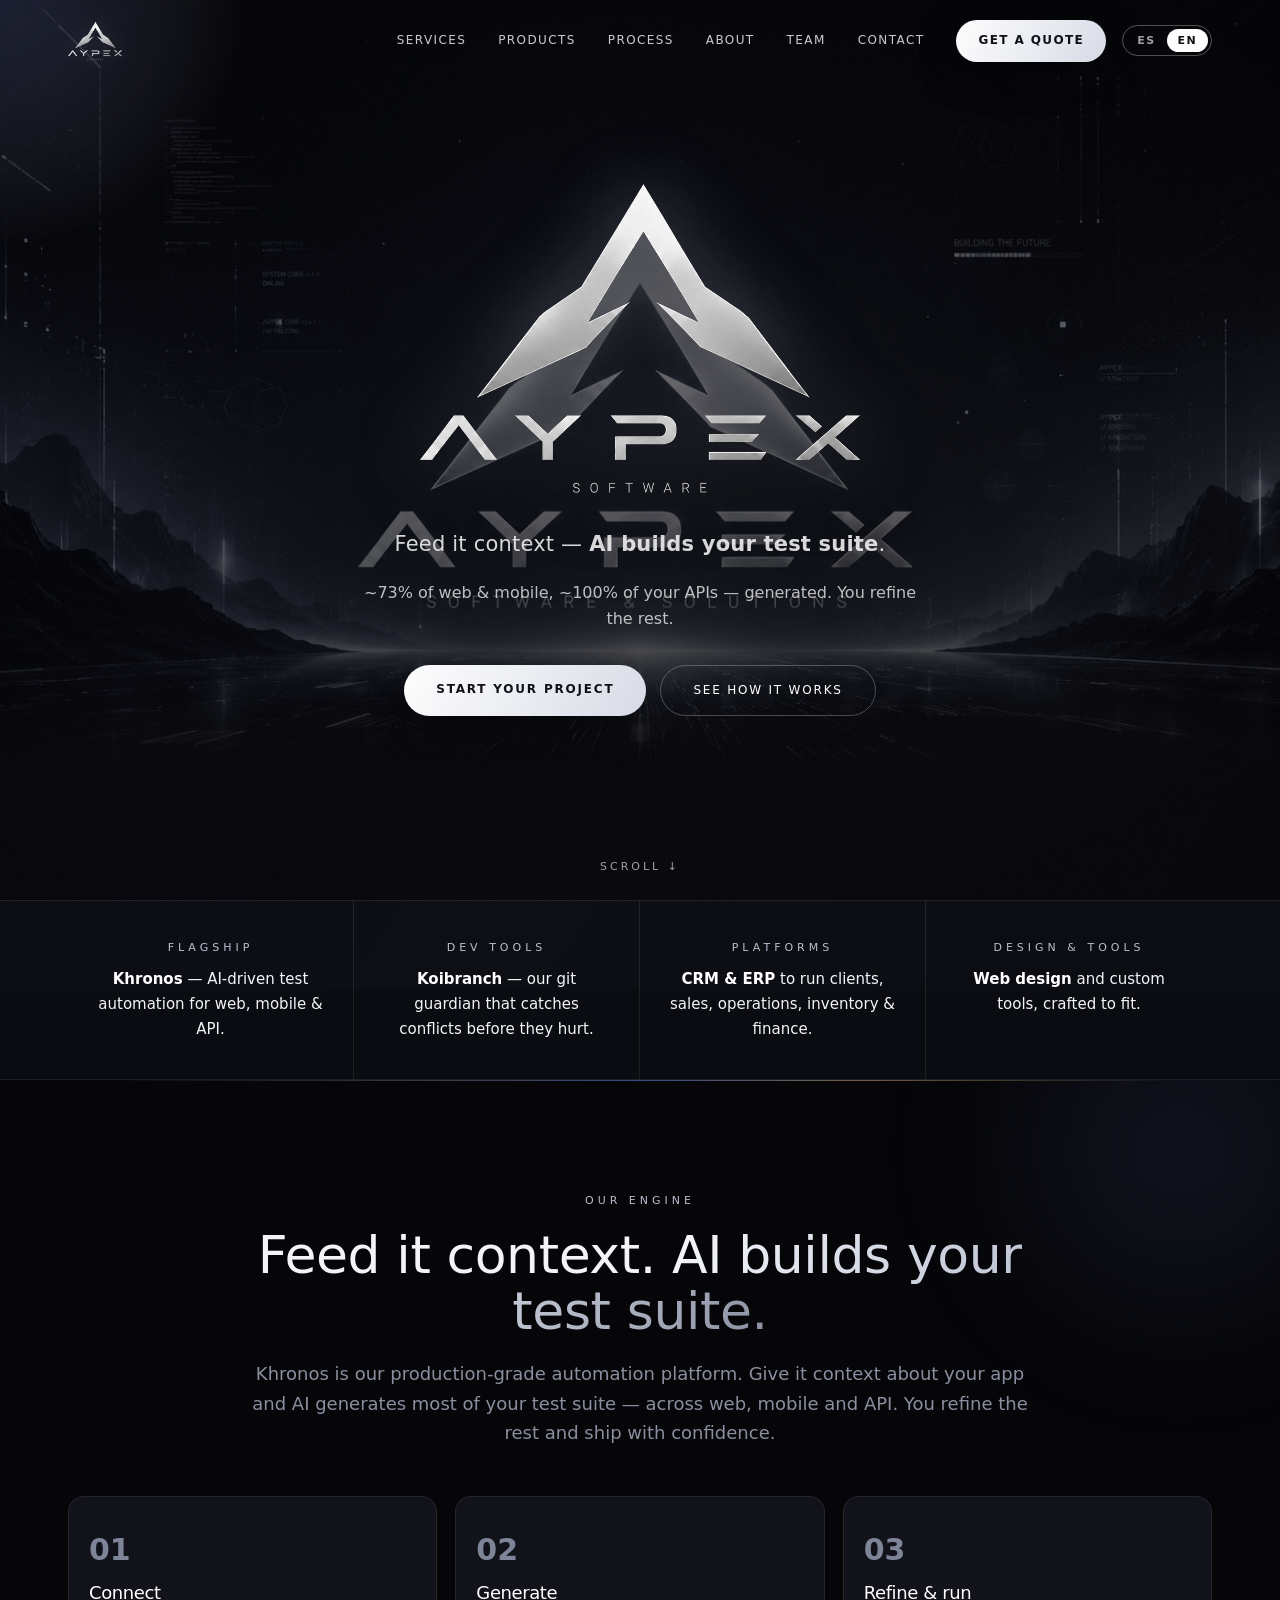
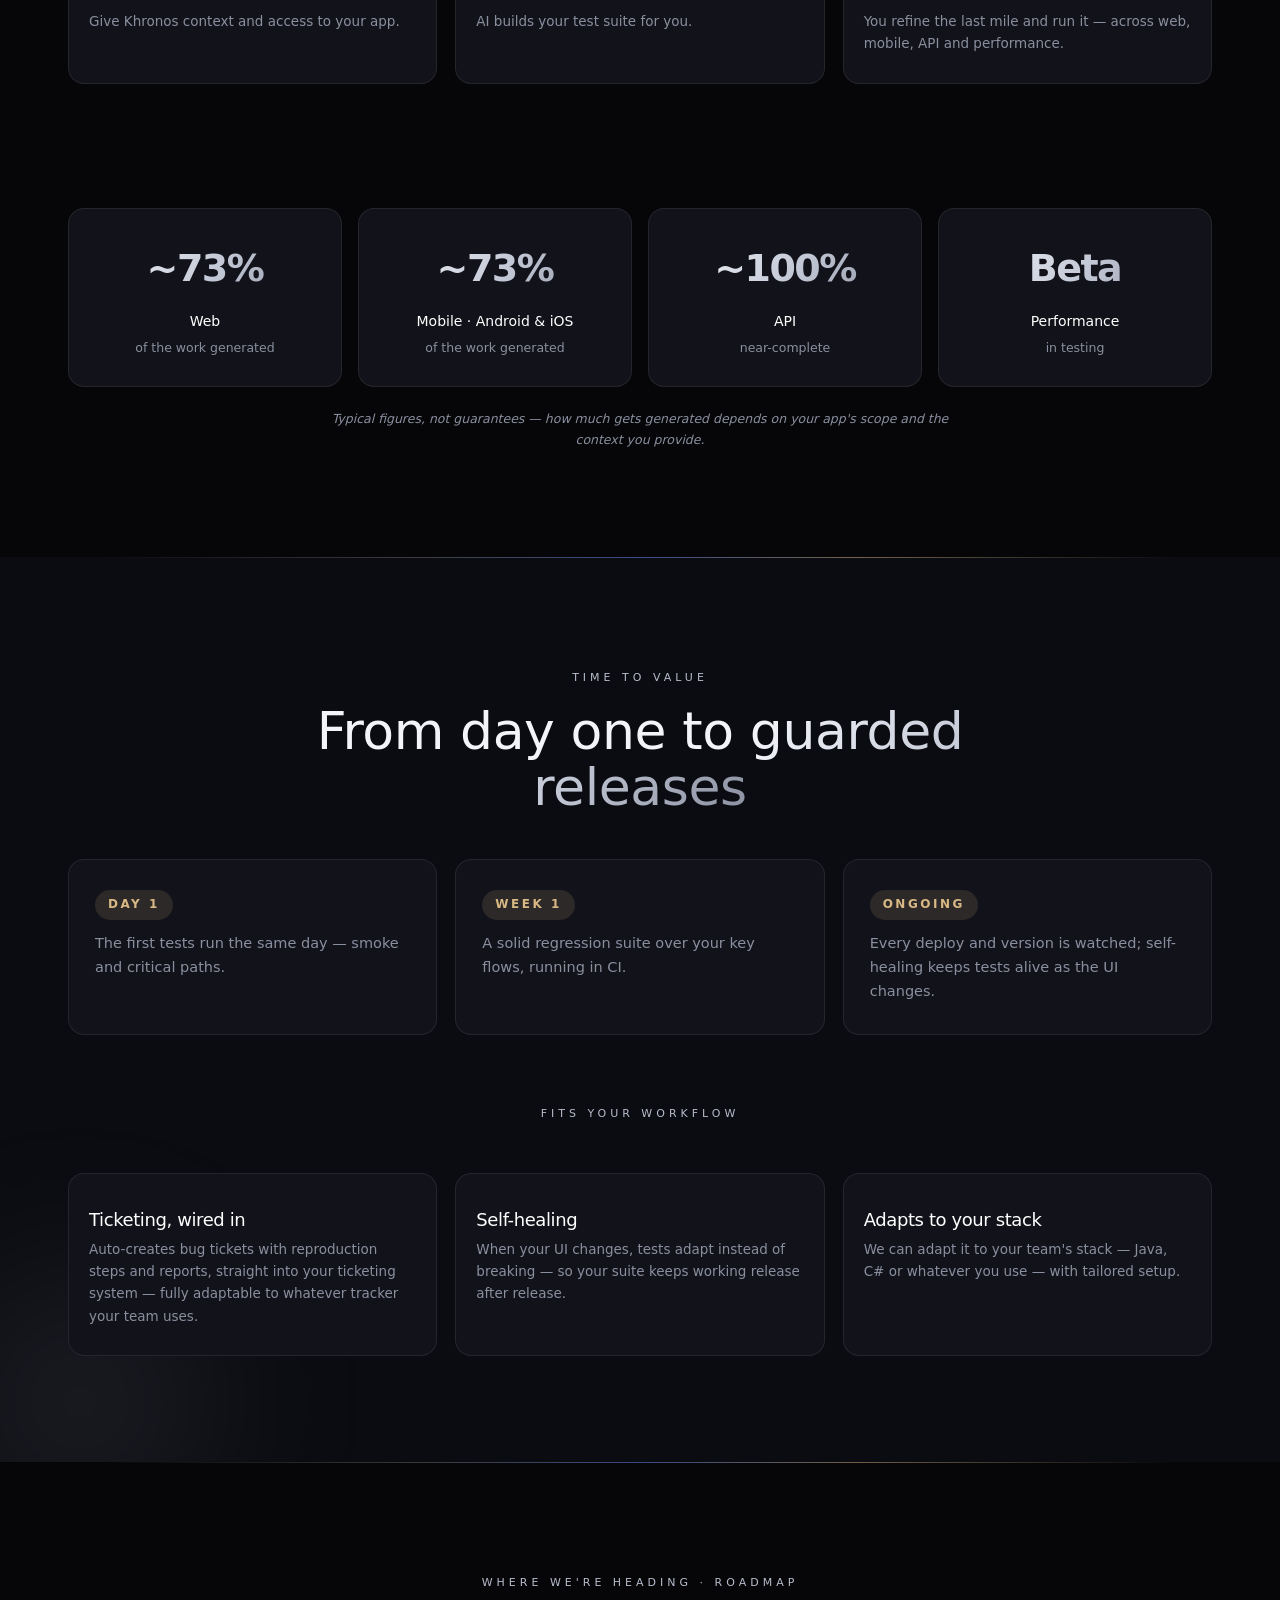
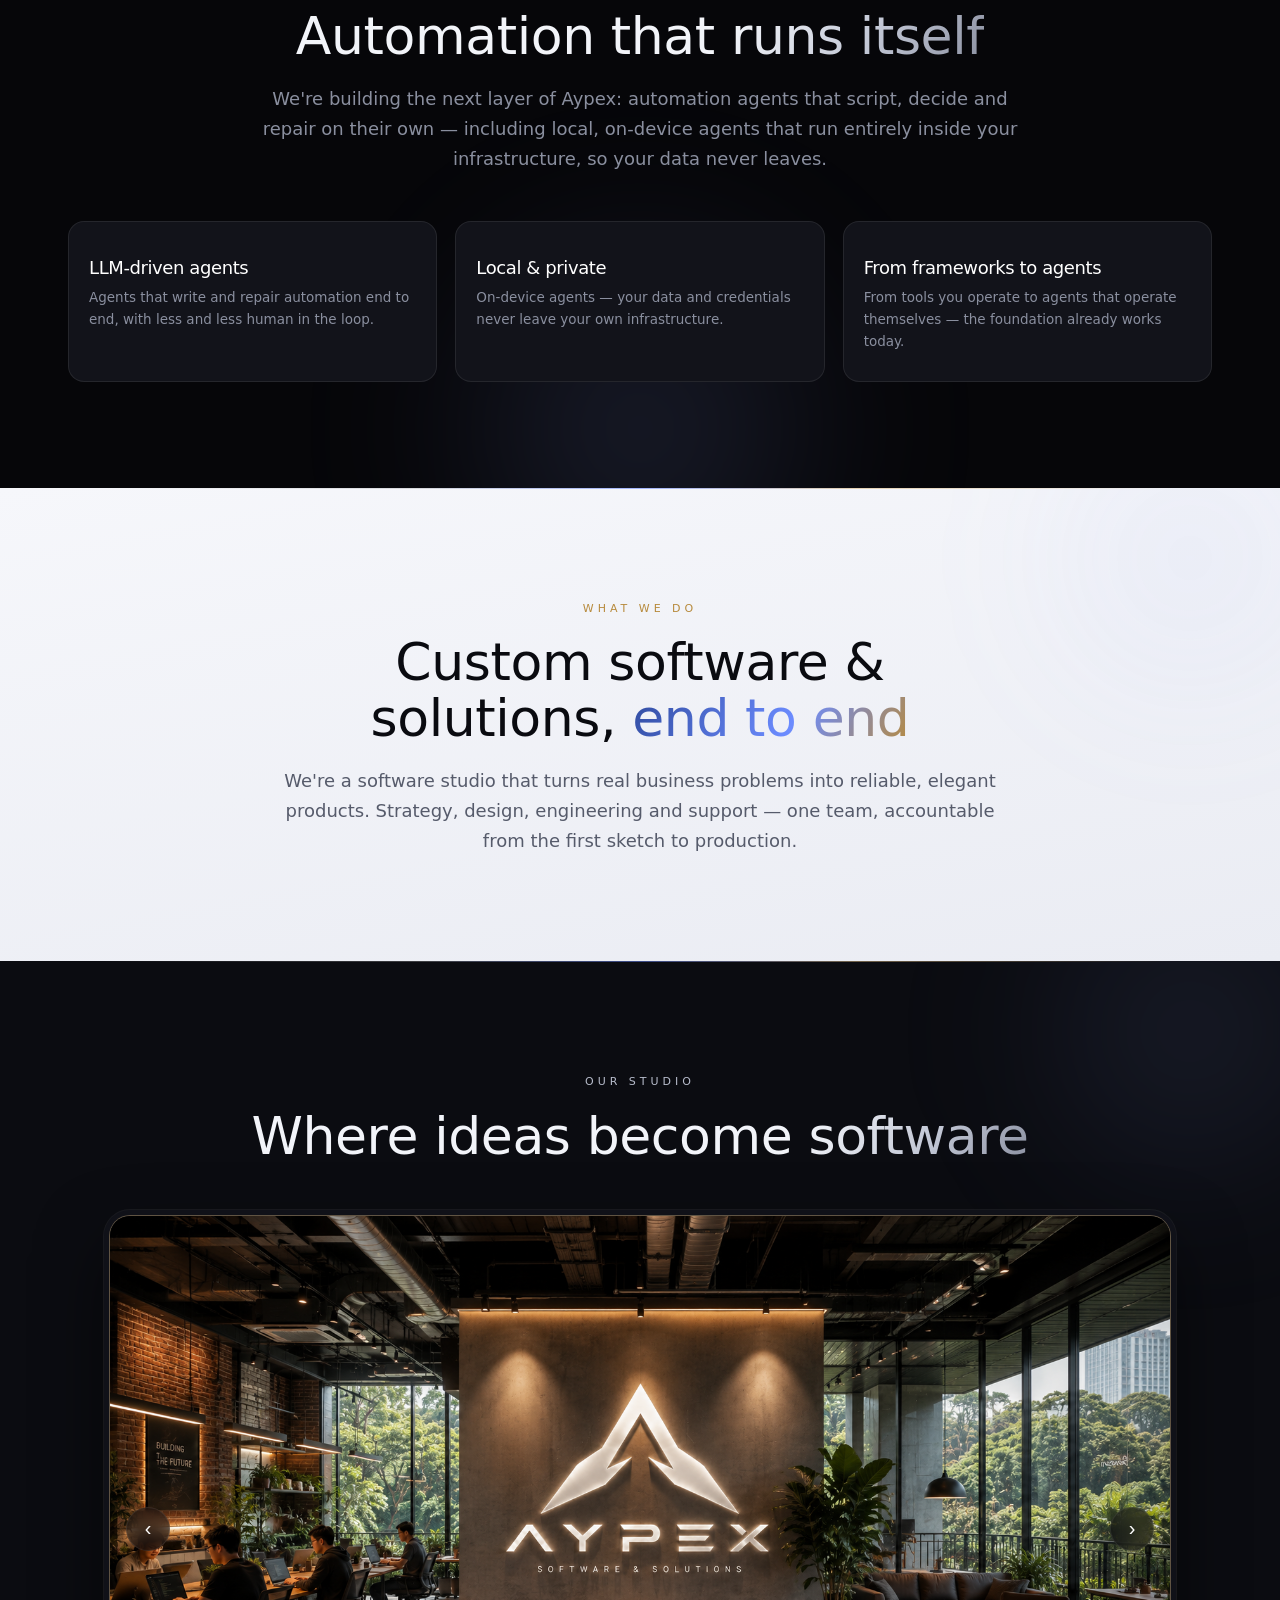
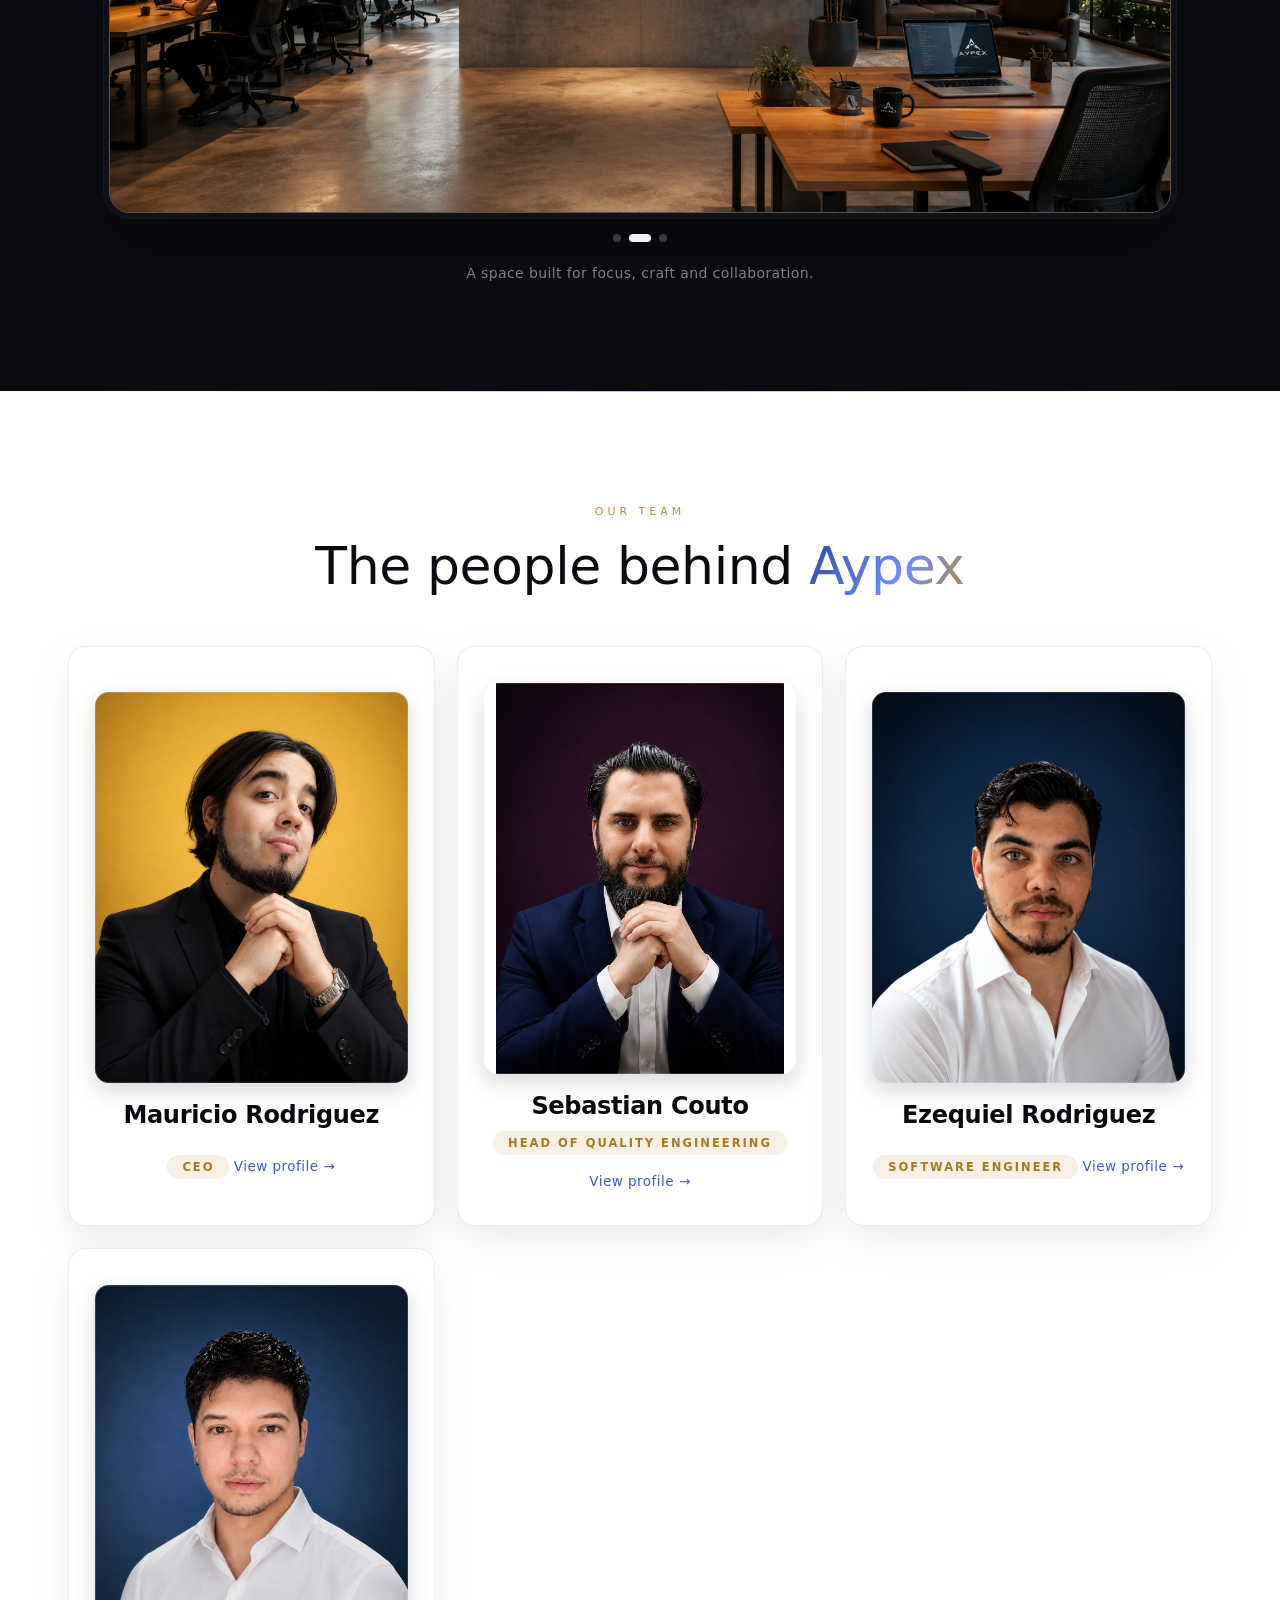
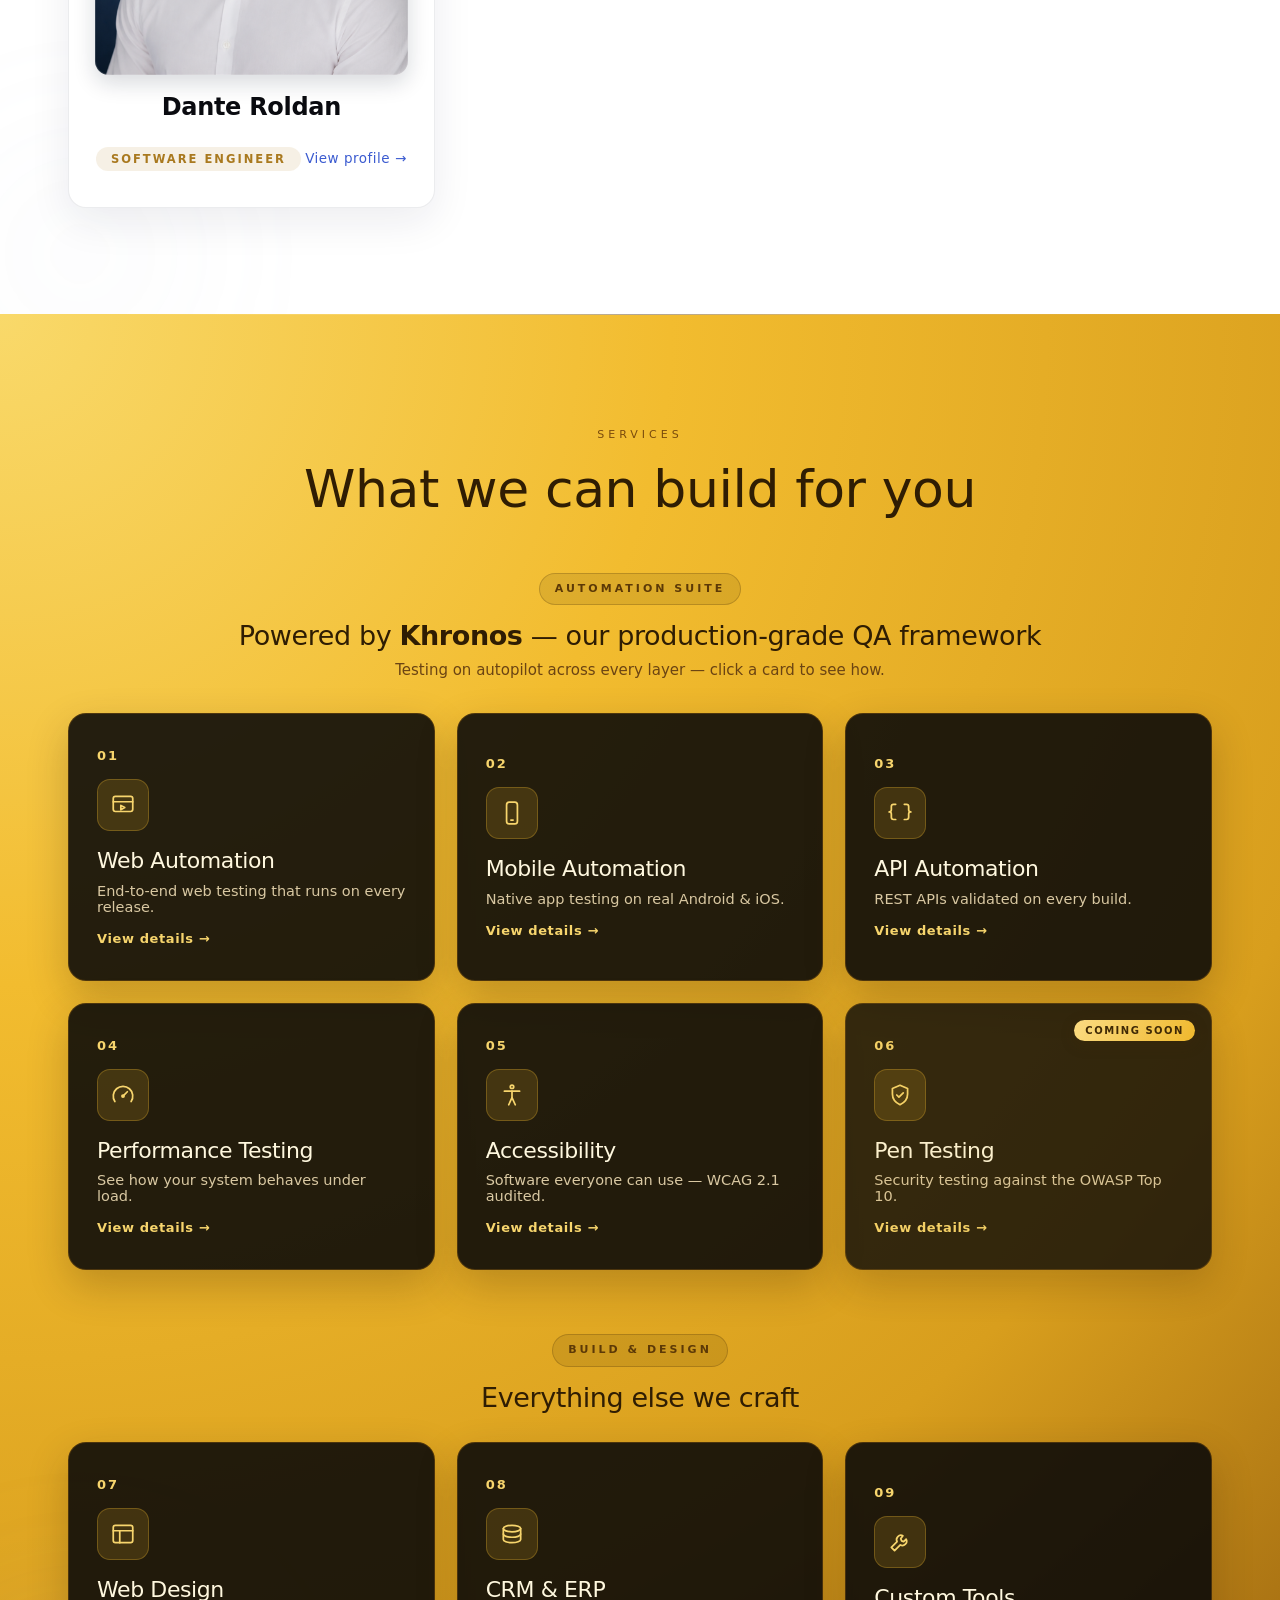
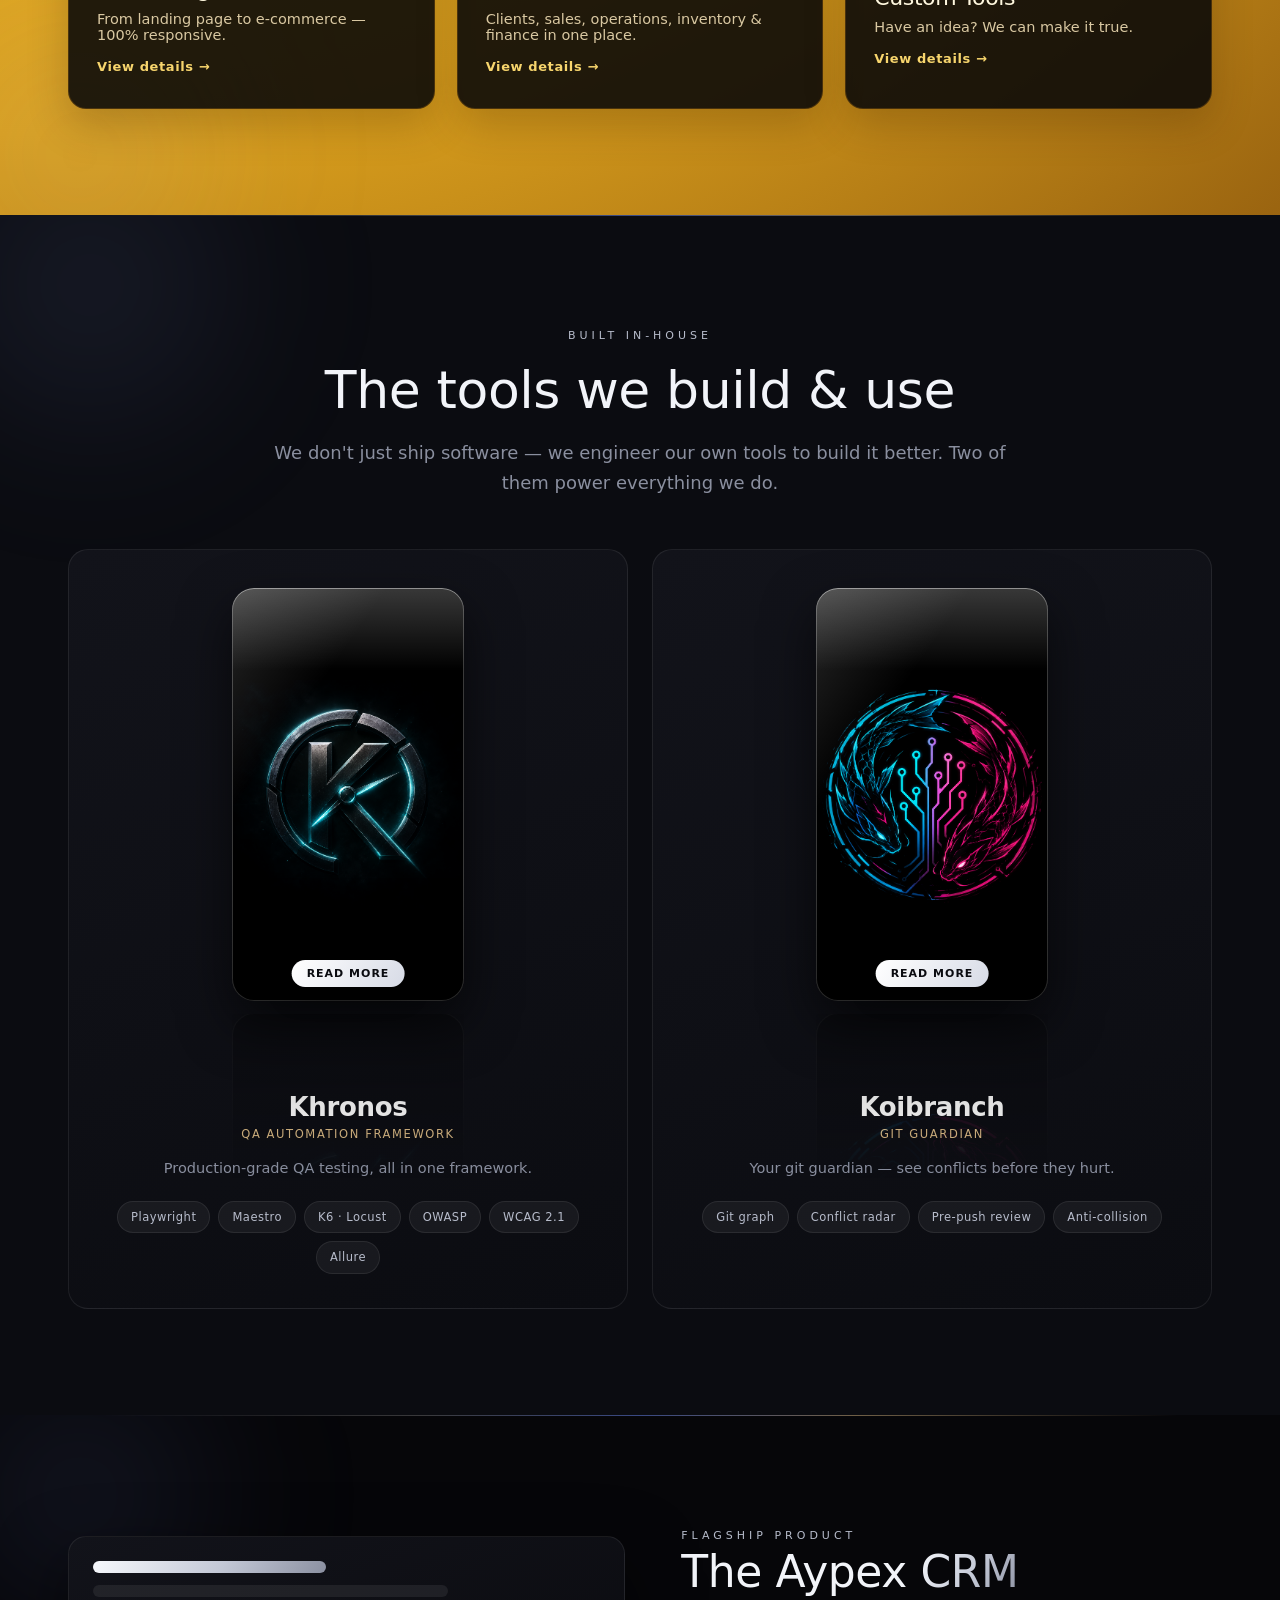
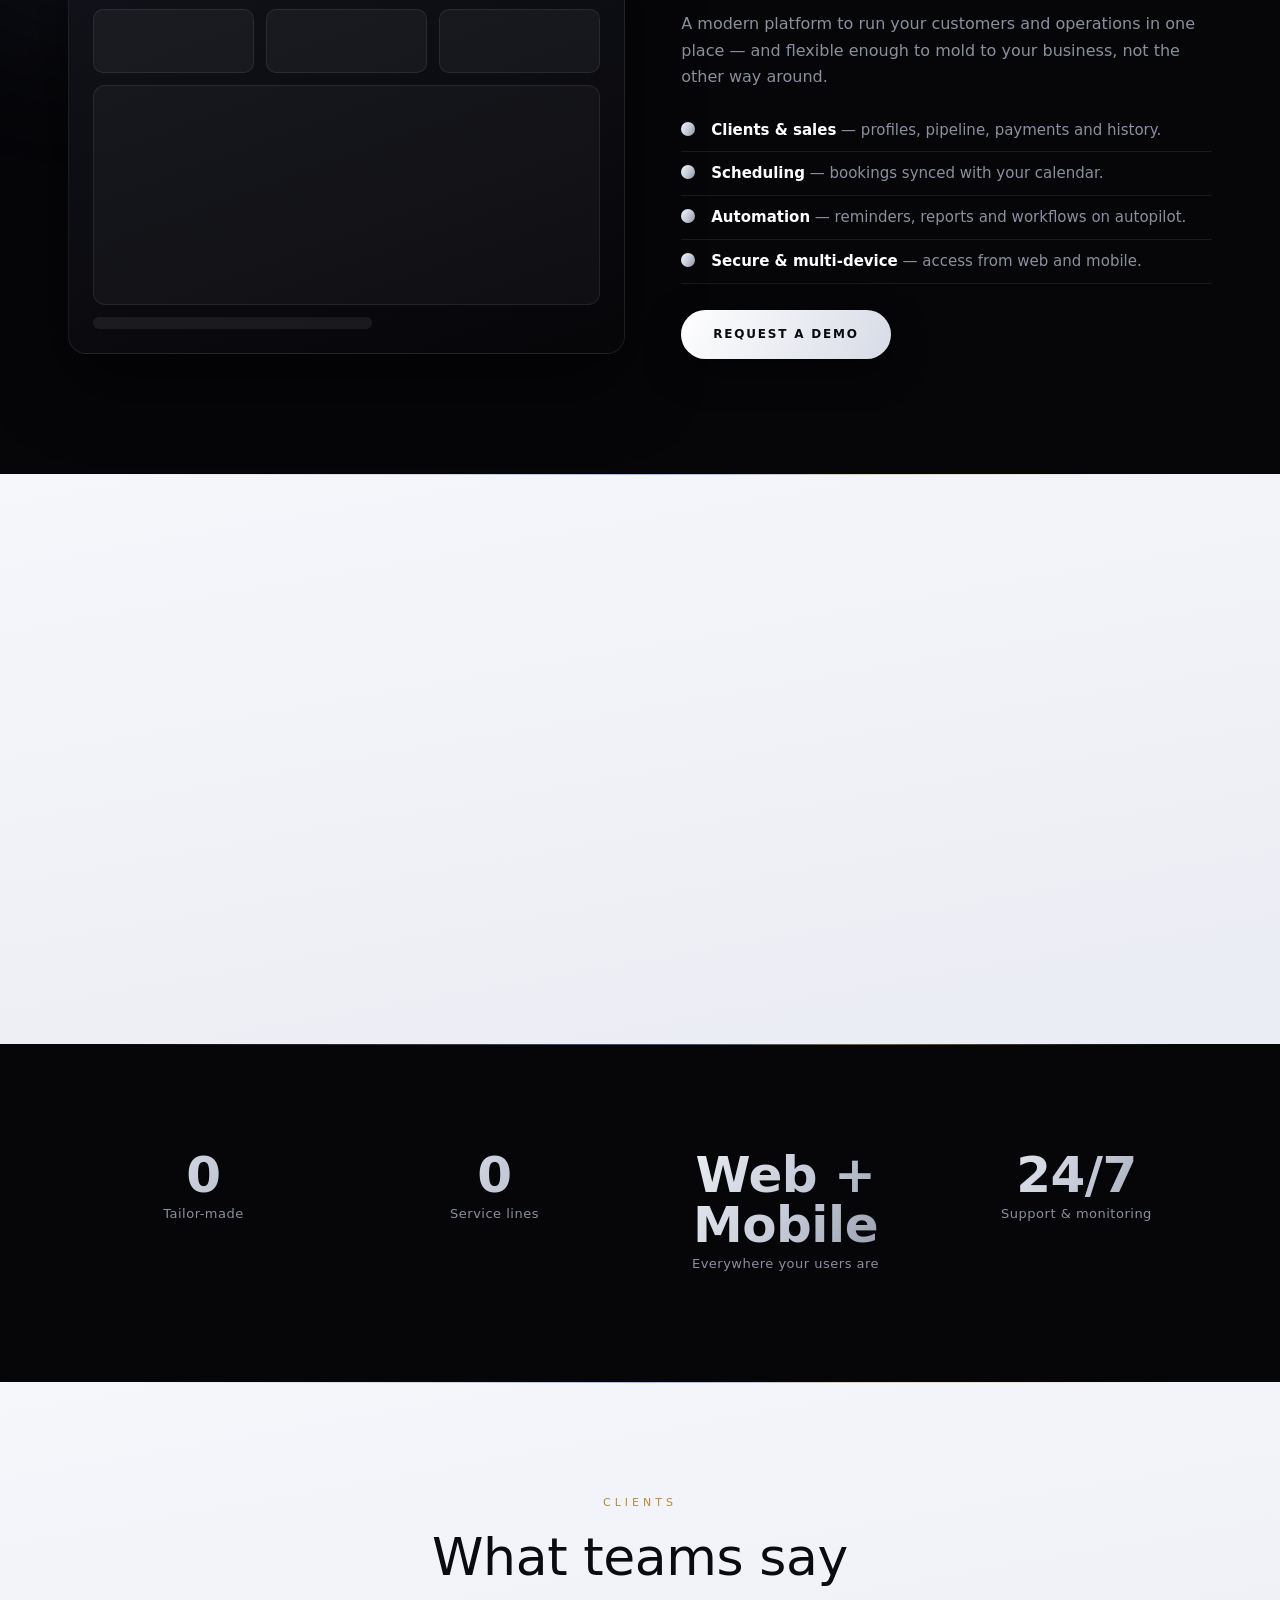
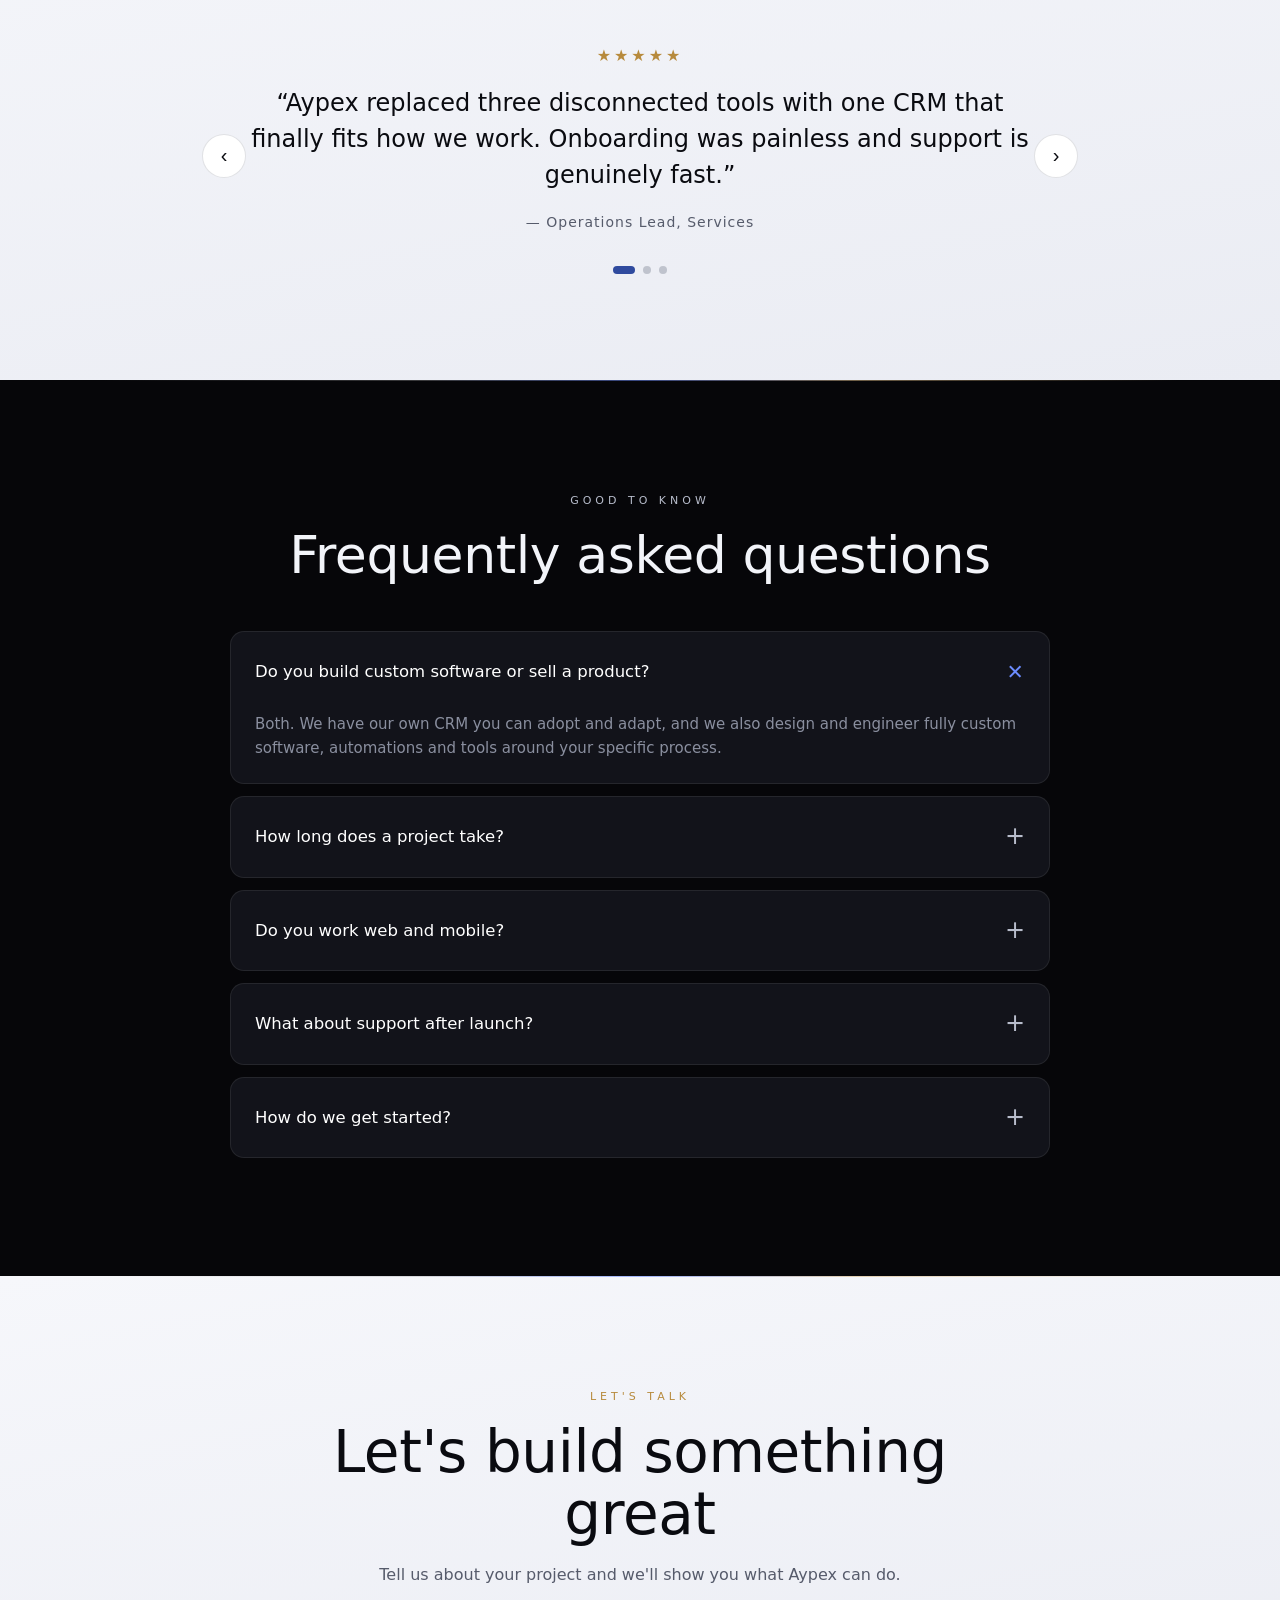
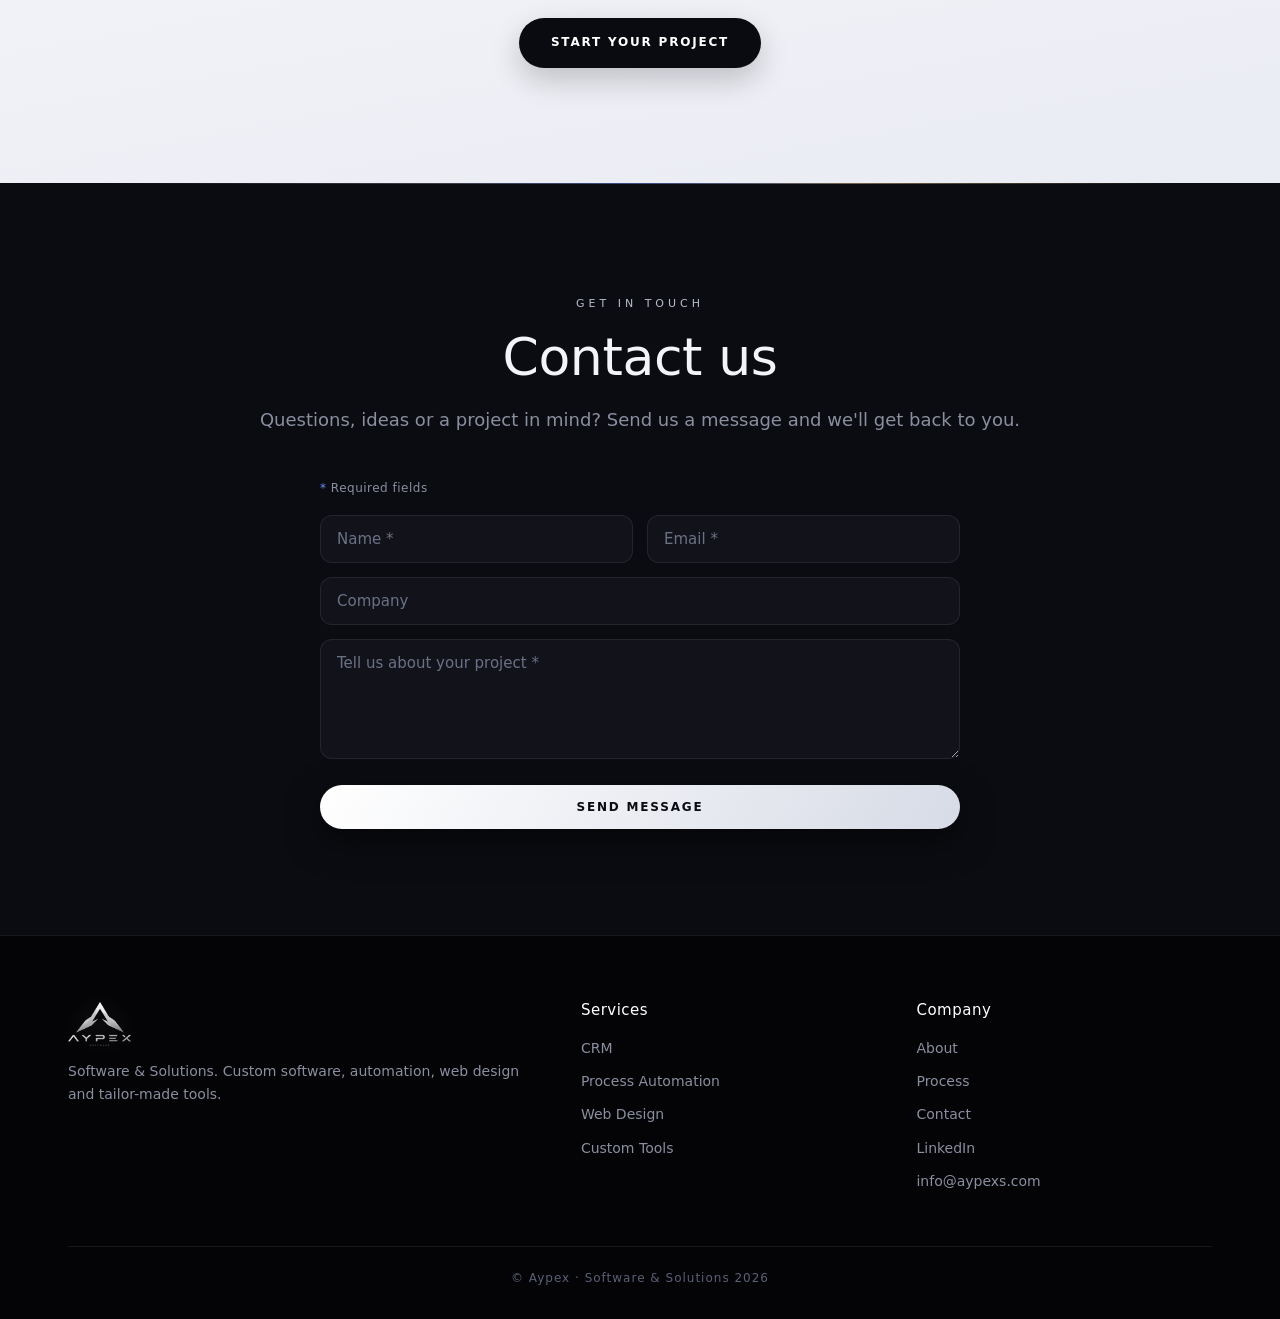
==== index.html @ c3671a76 "Header: segmented ES/EN language toggle showing the active language Replace the single "switch-to" b" ====
<!DOCTYPE html>
<html lang="en">
<head>
<meta charset="utf-8">
<meta name="viewport" content="width=device-width, initial-scale=1">
<title>Aypex — AI-Powered Test Automation</title>
<meta name="description" content="Aypex builds Khronos, an AI-driven automation platform: feed it your docs and credentials and AI agents generate your test suite across web, mobile and API — you refine the rest.">
<!-- Seguridad -->
<meta name="referrer" content="strict-origin-when-cross-origin">
<meta http-equiv="Content-Security-Policy" content="default-src 'self'; img-src 'self' data:; media-src 'self'; style-src 'self' 'unsafe-inline' https://fonts.googleapis.com; font-src https://fonts.gstatic.com; script-src 'self' 'unsafe-inline'; connect-src 'self' https://formsubmit.co; form-action 'self' https://formsubmit.co; base-uri 'self'; object-src 'none'; frame-ancestors 'none'">
<link rel="preconnect" href="https://fonts.googleapis.com">
<link rel="preconnect" href="https://fonts.gstatic.com" crossorigin>
<link href="https://fonts.googleapis.com/css2?family=Space+Grotesk:wght@400;500;600;700&family=Inter:wght@300;400;500;600&display=swap" rel="stylesheet">
<link rel="icon" type="image/png" href="assets/logo-final.png">
<link rel="stylesheet" href="css/styles.css?v=17">
</head>
<body>

<!-- HEADER -->
<header id="hdr">
  <div class="wrap nav">
    <a href="#top" class="logo"><img src="assets/logo-final.png" alt="Aypex"></a>
    <div class="nav-right">
      <nav class="menu" id="menu">
        <a href="#servicios" data-en="Services" data-es="Servicios">Services</a>
        <a href="#producto" data-en="Products" data-es="Productos">Products</a>
        <a href="#proceso" data-en="Process" data-es="Proceso">Process</a>
        <a href="#nosotros" data-en="About" data-es="Nosotros">About</a>
        <a href="#equipo" data-en="Team" data-es="Equipo">Team</a>
        <a href="#contacto" data-en="Contact" data-es="Contacto">Contact</a>
        <a class="btn solid" href="#contacto" data-en="Get a quote" data-es="Pedí presupuesto">Get a quote</a>
      </nav>
      <button class="lang-btn" id="langToggle" aria-label="Language">
        <span class="lang-thumb" aria-hidden="true"></span>
        <span class="lang-opt" data-l="es">ES</span>
        <span class="lang-opt" data-l="en">EN</span>
      </button>
      <button class="burger" id="burger" aria-label="Menu">☰</button>
    </div>
  </div>
</header>

<!-- HERO -->
<section class="hero hero-video" id="top">
  <video class="hero-vid" autoplay muted loop playsinline preload="auto" poster="assets/img01.png">
    <source src="assets/vid01.mp4" type="video/mp4">
  </video>
  <div class="hero-overlay"></div>
  <div class="hero-in">
    <img class="hero-logo" src="assets/logo-final.png" alt="Aypex — Software & Solutions">
    <h1 class="visually-hidden">Aypex — Software &amp; Solutions</h1>
    <p class="hero-tag" data-en="Feed it context — <b>AI builds your test suite</b>." data-es="Dale contexto — <b>la IA construye tu suite de pruebas</b>.">Feed it context — <b>AI builds your test suite</b>.</p>
    <p class="hero-sub" data-en="~73% of web &amp; mobile, ~100% of your APIs — generated. You refine the rest." data-es="~73% de web y mobile, ~100% de tus APIs — generado. Vos refinás el resto.">~73% of web &amp; mobile, ~100% of your APIs — generated. You refine the rest.</p>
    <div class="hero-cta">
      <a class="btn solid" href="#contacto" data-en="Start your project" data-es="Empezá tu proyecto">Start your project</a>
      <a class="btn" href="#khronos" data-en="See how it works" data-es="Ver cómo funciona">See how it works</a>
    </div>
  </div>
  <div class="scroll-cue" data-en="Scroll ↓" data-es="Deslizá ↓">Scroll ↓</div>
</section>

<!-- INFO STRIP -->
<div class="info">
  <div class="wrap info-grid">
    <div class="info-cell"><span class="eyebrow" data-en="Flagship" data-es="Producto estrella">Flagship</span><p data-en="<b>Khronos</b> — AI-driven test automation for web, mobile &amp; API." data-es="<b>Khronos</b> — automatización de pruebas con IA para web, mobile y API."><b>Khronos</b> — AI-driven test automation for web, mobile &amp; API.</p></div>
    <div class="info-cell"><span class="eyebrow" data-en="Dev tools" data-es="Herramientas dev">Dev tools</span><p data-en="<b>Koibranch</b> — our git guardian that catches conflicts before they hurt." data-es="<b>Koibranch</b> — nuestro guardián de git que detecta conflictos antes de que duelan."><b>Koibranch</b> — our git guardian that catches conflicts before they hurt.</p></div>
    <div class="info-cell"><span class="eyebrow" data-en="Platforms" data-es="Plataformas">Platforms</span><p data-en="<b>CRM &amp; ERP</b> to run clients, sales, operations, inventory &amp; finance." data-es="<b>CRM y ERP</b> para clientes, ventas, operaciones, stock y finanzas."><b>CRM &amp; ERP</b> to run clients, sales, operations, inventory &amp; finance.</p></div>
    <div class="info-cell"><span class="eyebrow" data-en="Design &amp; tools" data-es="Diseño y herramientas">Design &amp; tools</span><p data-en="<b>Web design</b> and custom tools, crafted to fit." data-es="<b>Diseño web</b> y herramientas a medida, hechas para encajar."><b>Web design</b> and custom tools, crafted to fit.</p></div>
  </div>
</div>

<!-- KHRONOS / ENGINE -->
<section class="block" id="khronos">
  <span class="orb orb-c f1" style="width:440px;height:440px;top:-150px;right:-120px"></span>
  <div class="wrap">
    <div class="center">
      <span class="eyebrow" data-en="Our engine" data-es="Nuestro motor">Our engine</span>
      <h2 data-en="Feed it context. <span class='grad'>AI builds your test suite.</span>" data-es="Dale contexto. <span class='grad'>La IA construye tu suite de pruebas.</span>">Feed it context. <span class="grad">AI builds your test suite.</span></h2>
      <p class="lead" data-en="Khronos is our production-grade automation platform. Give it context about your app and AI generates most of your test suite — across web, mobile and API. You refine the rest and ship with confidence." data-es="Khronos es nuestra plataforma de automatización de nivel producción. Dale contexto sobre tu app y la IA genera la mayor parte de tu suite de pruebas — en web, mobile y API. Vos refinás el resto y desplegás con confianza.">Khronos is our production-grade automation platform. Give it context about your app and AI generates most of your test suite — across web, mobile and API. You refine the rest and ship with confidence.</p>
    </div>
    <div class="hiw">
      <div class="step"><div class="s-n">01</div><h3 data-en="Connect" data-es="Conectá">Connect</h3><p data-en="Give Khronos context and access to your app." data-es="Dale a Khronos contexto y acceso a tu app.">Give Khronos context and access to your app.</p></div>
      <div class="step"><div class="s-n">02</div><h3 data-en="Generate" data-es="Genera">Generate</h3><p data-en="AI builds your test suite for you." data-es="La IA construye tu suite de pruebas por vos.">AI builds your test suite for you.</p></div>
      <div class="step"><div class="s-n">03</div><h3 data-en="Refine &amp; run" data-es="Refinás y corrés">Refine &amp; run</h3><p data-en="You refine the last mile and run it — across web, mobile, API and performance." data-es="Ajustás el tramo final y lo corrés — en web, mobile, API y performance.">You refine the last mile and run it — across web, mobile, API and performance.</p></div>
    </div>
    <div class="center cov-head"><span class="eyebrow" data-en="How much it writes for you" data-es="Cuánto te escribe">How much it writes for you</span></div>
    <div class="cov">
      <div class="cov-item"><b>~73%</b><span class="cov-l" data-en="Web" data-es="Web">Web</span><span class="cov-n" data-en="of the work generated" data-es="del trabajo generado">of the work generated</span></div>
      <div class="cov-item"><b>~73%</b><span class="cov-l" data-en="Mobile · Android &amp; iOS" data-es="Mobile · Android e iOS">Mobile · Android &amp; iOS</span><span class="cov-n" data-en="of the work generated" data-es="del trabajo generado">of the work generated</span></div>
      <div class="cov-item"><b>~100%</b><span class="cov-l" data-en="API" data-es="API">API</span><span class="cov-n" data-en="near-complete" data-es="casi completo">near-complete</span></div>
      <div class="cov-item"><b>Beta</b><span class="cov-l" data-en="Performance" data-es="Performance">Performance</span><span class="cov-n" data-en="in testing" data-es="en pruebas">in testing</span></div>
    </div>
    <p class="cov-note" data-en="Typical figures, not guarantees — how much gets generated depends on your app's scope and the context you provide." data-es="Números típicos, no garantías — cuánto se genera depende del alcance de tu app y del contexto que aportes.">Typical figures, not guarantees — how much gets generated depends on your app's scope and the context you provide.</p>
  </div>
</section>

<!-- TIME TO VALUE + WORKFLOW -->
<section class="block alt" id="valor">
  <span class="orb orb-b f2" style="width:420px;height:420px;bottom:-150px;left:-130px"></span>
  <div class="wrap">
    <div class="center">
      <span class="eyebrow" data-en="Time to value" data-es="Tiempo a valor">Time to value</span>
      <h2 data-en="From day one to <span class='grad'>guarded releases</span>" data-es="Del día uno a <span class='grad'>producción vigilada</span>">From day one to <span class="grad">guarded releases</span></h2>
    </div>
    <div class="tv">
      <div class="tv-item"><span class="tv-k" data-en="Day 1" data-es="Día 1">Day 1</span><p data-en="The first tests run the same day — smoke and critical paths." data-es="Las primeras pruebas corren el mismo día — smoke y flujos críticos.">The first tests run the same day — smoke and critical paths.</p></div>
      <div class="tv-item"><span class="tv-k" data-en="Week 1" data-es="Semana 1">Week 1</span><p data-en="A solid regression suite over your key flows, running in CI." data-es="Una suite de regresión sólida sobre tus flujos clave, corriendo en CI.">A solid regression suite over your key flows, running in CI.</p></div>
      <div class="tv-item"><span class="tv-k" data-en="Ongoing" data-es="Continuo">Ongoing</span><p data-en="Every deploy and version is watched; self-healing keeps tests alive as the UI changes." data-es="Cada deploy y versión queda vigilada; el self-healing mantiene los tests vivos cuando la UI cambia.">Every deploy and version is watched; self-healing keeps tests alive as the UI changes.</p></div>
    </div>
    <div class="center cov-head"><span class="eyebrow" data-en="Fits your workflow" data-es="Encaja en tu flujo">Fits your workflow</span></div>
    <div class="hiw">
      <div class="step"><h3 data-en="Ticketing, wired in" data-es="Tickets integrados">Ticketing, wired in</h3><p data-en="Auto-creates bug tickets with reproduction steps and reports, straight into your ticketing system — fully adaptable to whatever tracker your team uses." data-es="Crea tickets de bug con pasos de reproducción y reportes, directo a tu sistema de tickets — totalmente adaptable a la herramienta que uses.">Auto-creates bug tickets with reproduction steps and reports, straight into your ticketing system — fully adaptable to whatever tracker your team uses.</p></div>
      <div class="step"><h3 data-en="Self-healing" data-es="Self-healing">Self-healing</h3><p data-en="When your UI changes, tests adapt instead of breaking — so your suite keeps working release after release." data-es="Cuando tu UI cambia, los tests se adaptan en vez de romperse — para que tu suite siga funcionando release tras release.">When your UI changes, tests adapt instead of breaking — so your suite keeps working release after release.</p></div>
      <div class="step"><h3 data-en="Adapts to your stack" data-es="Se adapta a tu stack">Adapts to your stack</h3><p data-en="We can adapt it to your team's stack — Java, C# or whatever you use — with tailored setup." data-es="Podemos adaptarla al stack de tu equipo — Java, C# o el que uses — con configuración a medida.">We can adapt it to your team's stack — Java, C# or whatever you use — with tailored setup.</p></div>
    </div>
  </div>
</section>

<!-- VISION / ROADMAP -->
<section class="block" id="vision">
  <span class="orb orb-o f2" style="width:520px;height:520px;bottom:-200px;left:50%;transform:translateX(-50%)"></span>
  <div class="wrap">
    <div class="center">
      <span class="eyebrow" data-en="Where we're heading · Roadmap" data-es="Hacia dónde vamos · Roadmap">Where we're heading · Roadmap</span>
      <h2 data-en="Automation that <span class='grad'>runs itself</span>" data-es="Automatización que <span class='grad'>se maneja sola</span>">Automation that <span class="grad">runs itself</span></h2>
      <p class="lead" data-en="We're building the next layer of Aypex: automation agents that script, decide and repair on their own — including local, on-device agents that run entirely inside your infrastructure, so your data never leaves." data-es="Estamos construyendo la próxima capa de Aypex: agentes de automatización que escriben, deciden y reparan por su cuenta — incluyendo agentes locales que corren dentro de tu propia infraestructura, para que tus datos nunca salgan.">We're building the next layer of Aypex: automation agents that script, decide and repair on their own — including local, on-device agents that run entirely inside your infrastructure, so your data never leaves.</p>
    </div>
    <div class="hiw">
      <div class="step"><h3 data-en="LLM-driven agents" data-es="Agentes con LLM">LLM-driven agents</h3><p data-en="Agents that write and repair automation end to end, with less and less human in the loop." data-es="Agentes que escriben y reparan la automatización de punta a punta, con cada vez menos intervención humana.">Agents that write and repair automation end to end, with less and less human in the loop.</p></div>
      <div class="step"><h3 data-en="Local &amp; private" data-es="Locales y privados">Local &amp; private</h3><p data-en="On-device agents — your data and credentials never leave your own infrastructure." data-es="Agentes on-device — tus datos y credenciales nunca salen de tu propia infraestructura.">On-device agents — your data and credentials never leave your own infrastructure.</p></div>
      <div class="step"><h3 data-en="From frameworks to agents" data-es="De frameworks a agentes">From frameworks to agents</h3><p data-en="From tools you operate to agents that operate themselves — the foundation already works today." data-es="De herramientas que operás vos a agentes que se operan solos — la base ya funciona hoy.">From tools you operate to agents that operate themselves — the foundation already works today.</p></div>
    </div>
  </div>
</section>

<!-- ABOUT -->
<section class="block light" id="nosotros">
  <span class="orb orb-o f1" style="width:420px;height:420px;top:-140px;right:-120px"></span>
  <div class="wrap center">
    <span class="eyebrow" data-en="What we do" data-es="Qué hacemos">What we do</span>
    <h2 data-en="Custom software &amp; solutions, <span class='grad'>end to end</span>" data-es="Software y soluciones a medida, <span class='grad'>de punta a punta</span>">Custom software &amp; solutions, <span class="grad">end to end</span></h2>
    <p class="lead" data-en="We're a software studio that turns real business problems into reliable, elegant products. Strategy, design, engineering and support — one team, accountable from the first sketch to production." data-es="Somos un estudio de software que convierte problemas reales de negocio en productos confiables y elegantes. Estrategia, diseño, ingeniería y soporte — un solo equipo, responsable desde el primer boceto hasta producción.">We're a software studio that turns real business problems into reliable, elegant products. Strategy, design, engineering and support — one team, accountable from the first sketch to production.</p>
  </div>
</section>

<!-- SHOWCASE / STUDIO -->
<section class="block alt" id="estudio">
  <span class="orb orb-c f1" style="width:420px;height:420px;top:-140px;right:-120px"></span>
  <div class="wrap">
    <div class="center"><span class="eyebrow" data-en="Our studio" data-es="Nuestro estudio">Our studio</span><h2 data-en="Where ideas become <span class='grad'>software</span>" data-es="Donde las ideas se vuelven <span class='grad'>software</span>">Where ideas become <span class="grad">software</span></h2></div>
    <div class="showcase">
      <div class="sc-view"><div class="sc-track" id="scTrack">
        <div class="sc-slide"><img src="assets/gallery01.png" alt="Aypex studio" loading="lazy"></div>
        <div class="sc-slide"><img src="assets/gallery02.png" alt="Aypex workspace" loading="lazy"></div>
        <div class="sc-slide"><img src="assets/gallery03.jpeg" alt="Aypex branding — remote work" loading="lazy"></div>
      </div></div>
      <button class="tst-arrow tst-prev" onclick="scShift(-1)" aria-label="Previous">‹</button>
      <button class="tst-arrow tst-next" onclick="scShift(1)" aria-label="Next">›</button>
      <div class="tst-dots" id="scDots"></div>
    </div>
    <p class="sc-cap" data-en="A space built for focus, craft and collaboration." data-es="Un espacio pensado para foco, oficio y colaboración.">A space built for focus, craft and collaboration.</p>
  </div>
</section>

<!-- TEAM -->
<section class="block light" id="equipo">
  <span class="orb orb-b f2" style="width:420px;height:420px;bottom:-150px;left:-130px"></span>
  <div class="wrap">
    <div class="center"><span class="eyebrow" data-en="Our team" data-es="Nuestro equipo">Our team</span><h2 data-en="The people behind <span class='grad'>Aypex</span>" data-es="Las personas detrás de <span class='grad'>Aypex</span>">The people behind <span class="grad">Aypex</span></h2></div>
    <div class="team">
      <button class="tcard" onclick="openTeam('mauricio')">
        <span class="tavatar" data-initial="M" data-img="assets/team/mauricio.png"></span>
        <h3>Mauricio Rodriguez</h3><span class="trole">CEO</span>
        <span class="tmore" data-en="View profile →" data-es="Ver perfil →">View profile →</span>
      </button>
      <button class="tcard" onclick="openTeam('sebastian')">
        <span class="tavatar sebastian-avatar" data-initial="S" data-img="assets/team/sebastian.png"></span>
        <h3>Sebastian Couto</h3><span class="trole" data-en="Head of Quality Engineering" data-es="Jefe de Ingeniería de Calidad">Head of Quality Engineering</span>
        <span class="tmore" data-en="View profile →" data-es="Ver perfil →">View profile →</span>
      </button>
      <button class="tcard" onclick="openTeam('ezequiel')">
        <span class="tavatar" data-initial="E" data-img="assets/team/ezequiel.png"></span>
        <h3>Ezequiel Rodriguez</h3><span class="trole" data-en="Software Engineer" data-es="Ingeniero de Software">Software Engineer </span>
        <span class="tmore" data-en="View profile →" data-es="Ver perfil →">View profile →</span>
      </button>
      <button class="tcard" onclick="openTeam('dante')">
        <span class="tavatar" data-initial="D" data-img="assets/team/dante.png"></span>
        <h3>Dante Roldan</h3><span class="trole" data-en="Software Engineer" data-es="Ingeniero de Software">Software Engineer</span>
        <span class="tmore" data-en="View profile →" data-es="Ver perfil →">View profile →</span>
      </button>
    </div>
  </div>
</section>

<!-- SERVICES -->
<section class="block" id="servicios">
  <span class="orb orb-b f2" style="width:440px;height:440px;bottom:-160px;left:-140px"></span>
  <div class="wrap">
    <div class="center"><span class="eyebrow" data-en="Services" data-es="Servicios">Services</span><h2 data-en="What we can build for you" data-es="Lo que podemos construir para vos">What we can build for you</h2></div>

    <!-- Automation suite -->
    <div class="svc-head">
      <span class="svc-tag" data-en="Automation suite" data-es="Suite de automatización">Automation suite</span>
      <h3 data-en="Powered by <b>Khronos</b> — our production-grade QA framework" data-es="Impulsada por <b>Khronos</b> — nuestro framework de QA de nivel producción">Powered by <b>Khronos</b> — our production-grade QA framework</h3>
      <p data-en="Testing on autopilot across every layer — click a card to see how." data-es="Testing en piloto automático en cada capa — tocá una tarjeta para ver cómo.">Testing on autopilot across every layer — click a card to see how.</p>
    </div>
    <div class="cards svc-auto">
      <button class="ccard svc" type="button" onclick="openService('web')"><div class="num">01</div><div class="c-ico"><svg viewBox="0 0 24 24"><rect x="3" y="4" width="18" height="14" rx="2"/><path d="M3 9h18"/><path d="M10 12.4l3.6 2-3.6 2z"/></svg></div><h3 data-en="Web Automation" data-es="Automatización Web">Web Automation</h3><p data-en="End-to-end web testing that runs on every release." data-es="Testing web end-to-end que corre en cada release.">End-to-end web testing that runs on every release.</p><span class="svc-more" data-en="View details →" data-es="Ver detalle →">View details →</span></button>
      <button class="ccard svc" type="button" onclick="openService('mobile')"><div class="num">02</div><div class="c-ico"><svg viewBox="0 0 24 24"><rect x="7" y="2" width="10" height="20" rx="2.5"/><path d="M11 18.5h2"/></svg></div><h3 data-en="Mobile Automation" data-es="Automatización Mobile">Mobile Automation</h3><p data-en="Native app testing on real Android &amp; iOS." data-es="Testing de apps nativas en Android e iOS reales.">Native app testing on real Android &amp; iOS.</p><span class="svc-more" data-en="View details →" data-es="Ver detalle →">View details →</span></button>
      <button class="ccard svc" type="button" onclick="openService('api')"><div class="num">03</div><div class="c-ico"><svg viewBox="0 0 24 24"><path d="M8 4H6a2 2 0 0 0-2 2v3a2 2 0 0 1-2 2 2 2 0 0 1 2 2v3a2 2 0 0 0 2 2h2"/><path d="M16 4h2a2 2 0 0 1 2 2v3a2 2 0 0 0 2 2 2 2 0 0 0-2 2v3a2 2 0 0 1-2 2h-2"/></svg></div><h3 data-en="API Automation" data-es="Automatización de APIs">API Automation</h3><p data-en="REST APIs validated on every build." data-es="APIs REST validadas en cada build.">REST APIs validated on every build.</p><span class="svc-more" data-en="View details →" data-es="Ver detalle →">View details →</span></button>
      <button class="ccard svc" type="button" onclick="openService('performance')"><div class="num">04</div><div class="c-ico"><svg viewBox="0 0 24 24"><path d="M4.5 18a9 9 0 1 1 15 0"/><path d="M12 13l4-4"/><circle cx="12" cy="13" r="1"/></svg></div><h3 data-en="Performance Testing" data-es="Testing de Performance">Performance Testing</h3><p data-en="See how your system behaves under load." data-es="Mirá cómo se comporta tu sistema bajo carga.">See how your system behaves under load.</p><span class="svc-more" data-en="View details →" data-es="Ver detalle →">View details →</span></button>
      <button class="ccard svc" type="button" onclick="openService('accessibility')"><div class="num">05</div><div class="c-ico"><svg viewBox="0 0 24 24"><circle cx="12" cy="4.4" r="1.6"/><path d="M5 8.5h14"/><path d="M12 8.5v6"/><path d="M9 21l3-6.5 3 6.5"/></svg></div><h3 data-en="Accessibility" data-es="Accesibilidad">Accessibility</h3><p data-en="Software everyone can use — WCAG 2.1 audited." data-es="Software que todos pueden usar — auditado WCAG 2.1.">Software everyone can use — WCAG 2.1 audited.</p><span class="svc-more" data-en="View details →" data-es="Ver detalle →">View details →</span></button>
      <button class="ccard svc soon" type="button" onclick="openService('pentesting')"><span class="svc-badge" data-en="Coming soon" data-es="Próximamente">Coming soon</span><div class="num">06</div><div class="c-ico"><svg viewBox="0 0 24 24"><path d="M12 3l7 3v5c0 4.5-3 8-7 10-4-2-7-5.5-7-10V6z"/><path d="M9 12l2 2 4-4"/></svg></div><h3 data-en="Pen Testing" data-es="Pen Testing">Pen Testing</h3><p data-en="Security testing against the OWASP Top 10." data-es="Testing de seguridad contra el OWASP Top 10.">Security testing against the OWASP Top 10.</p><span class="svc-more" data-en="View details →" data-es="Ver detalle →">View details →</span></button>
    </div>

    <!-- General services -->
    <div class="svc-head second">
      <span class="svc-tag" data-en="Build &amp; design" data-es="Diseño y desarrollo">Build &amp; design</span>
      <h3 data-en="Everything else we craft" data-es="Todo lo demás que construimos">Everything else we craft</h3>
    </div>
    <div class="cards svc-general">
      <button class="ccard svc c" type="button" onclick="openService('web-design')"><div class="num">07</div><div class="c-ico"><svg viewBox="0 0 24 24"><rect x="3" y="4" width="18" height="16" rx="2"/><path d="M3 9h18M9 9v11"/></svg></div><h3 data-en="Web Design" data-es="Diseño Web">Web Design</h3><p data-en="From landing page to e-commerce — 100% responsive." data-es="De landing page a e-commerce — 100% responsive.">From landing page to e-commerce — 100% responsive.</p><span class="svc-more" data-en="View details →" data-es="Ver detalle →">View details →</span></button>
      <button class="ccard svc" type="button" onclick="openService('crm')"><div class="num">08</div><div class="c-ico"><svg viewBox="0 0 24 24"><path d="M4 7c0-1.7 3.6-3 8-3s8 1.3 8 3-3.6 3-8 3-8-1.3-8-3Z"/><path d="M4 7v5c0 1.7 3.6 3 8 3s8-1.3 8-3V7"/><path d="M4 12v5c0 1.7 3.6 3 8 3s8-1.3 8-3v-5"/></svg></div><h3 data-en="CRM &amp; ERP" data-es="CRM &amp; ERP">CRM &amp; ERP</h3><p data-en="Clients, sales, operations, inventory &amp; finance in one place." data-es="Clientes, ventas, operaciones, stock y finanzas en un solo lugar.">Clients, sales, operations, inventory &amp; finance in one place.</p><span class="svc-more" data-en="View details →" data-es="Ver detalle →">View details →</span></button>
      <button class="ccard svc l" type="button" onclick="openService('custom')"><div class="num">09</div><div class="c-ico"><svg viewBox="0 0 24 24"><path d="M14.7 6.3a4 4 0 0 0-5.4 5.4L4 17l3 3 5.3-5.3a4 4 0 0 0 5.4-5.4l-2.3 2.3-2-.7-.7-2 2-2.6Z"/></svg></div><h3 data-en="Custom Tools" data-es="Herramientas a medida">Custom Tools</h3><p data-en="Have an idea? We can make it true." data-es="¿Tenés una idea? La hacemos realidad.">Have an idea? We can make it true.</p><span class="svc-more" data-en="View details →" data-es="Ver detalle →">View details →</span></button>
    </div>
  </div>
</section>

<!-- OUR TOOLS -->
<section class="block alt" id="herramientas">
  <span class="orb orb-c f1" style="width:420px;height:420px;top:-140px;left:-120px"></span>
  <div class="wrap">
    <div class="center"><span class="eyebrow" data-en="Built in-house" data-es="Hecho por nosotros">Built in-house</span><h2 data-en="The tools we build &amp; use" data-es="Las herramientas que construimos y usamos">The tools we build &amp; use</h2><p class="lead" data-en="We don't just ship software — we engineer our own tools to build it better. Two of them power everything we do." data-es="No solo entregamos software — construimos nuestras propias herramientas para hacerlo mejor. Dos de ellas impulsan todo lo que hacemos.">We don't just ship software — we engineer our own tools to build it better. Two of them power everything we do.</p></div>
    <div class="tools-band">
      <div class="tool-card">
        <button class="tool-shot k" type="button" onclick="openTool('khronos')" aria-label="Khronos — read more">
          <img class="tool-shot-img" src="assets/tools/khronos.png" alt="Khronos logo" loading="lazy">
          <span class="tool-shot-overlay"></span>
          <span class="tool-shot-more" data-en="Read more" data-es="Ver más">Read more</span>
        </button>
        <h3>Khronos</h3>
        <span class="tool-kicker" data-en="QA automation framework" data-es="Framework de automatización QA">QA automation framework</span>
        <p data-en="Production-grade QA testing, all in one framework." data-es="Testing QA de nivel producción, todo en un solo framework.">Production-grade QA testing, all in one framework.</p>
        <div class="tool-chips"><span>Playwright</span><span>Maestro</span><span>K6 · Locust</span><span>OWASP</span><span>WCAG 2.1</span><span>Allure</span></div>
      </div>
      <div class="tool-card">
        <button class="tool-shot koi" type="button" onclick="openTool('koibranch')" aria-label="Koibranch — read more">
          <img class="tool-shot-img" src="assets/tools/koibranch.png" alt="Koibranch logo" loading="lazy">
          <span class="tool-shot-overlay"></span>
          <span class="tool-shot-more" data-en="Read more" data-es="Ver más">Read more</span>
        </button>
        <h3>Koibranch</h3>
        <span class="tool-kicker" data-en="Git guardian" data-es="Guardián de git">Git guardian</span>
        <p data-en="Your git guardian — see conflicts before they hurt." data-es="Tu guardián de git — mirá los conflictos antes de que duelan.">Your git guardian — see conflicts before they hurt.</p>
        <div class="tool-chips"><span>Git graph</span><span data-en="Conflict radar" data-es="Radar de conflictos">Conflict radar</span><span data-en="Pre-push review" data-es="Revisión pre-push">Pre-push review</span><span data-en="Anti-collision" data-es="Anti-colisión">Anti-collision</span></div>
      </div>
    </div>
  </div>
</section>

<!-- PRODUCT: CRM -->
<section class="block" id="producto">
  <span class="orb orb-c f1" style="width:400px;height:400px;top:-120px;left:-120px"></span>
  <div class="wrap feature">
    <div class="f-media">
      <div class="mock">
        <div class="bar g"></div><div class="bar" style="width:70%"></div>
        <div class="row"><div></div><div></div><div></div></div>
        <div class="big"></div>
        <div class="bar" style="width:55%"></div>
      </div>
    </div>
    <div class="f-copy">
      <span class="eyebrow" data-en="Flagship product" data-es="Producto estrella">Flagship product</span>
      <h2 data-en="The Aypex <span class='grad'>CRM</span>" data-es="El <span class='grad'>CRM</span> de Aypex">The Aypex <span class="grad">CRM</span></h2>
      <p data-en="A modern platform to run your customers and operations in one place — and flexible enough to mold to your business, not the other way around." data-es="Una plataforma moderna para gestionar clientes y operaciones en un solo lugar — flexible para amoldarse a tu negocio, y no al revés.">A modern platform to run your customers and operations in one place — and flexible enough to mold to your business, not the other way around.</p>
      <ul class="flist">
        <li data-en="<b>Clients &amp; sales</b> — profiles, pipeline, payments and history." data-es="<b>Clientes y ventas</b> — fichas, pipeline, pagos e historial."><b>Clients &amp; sales</b> — profiles, pipeline, payments and history.</li>
        <li data-en="<b>Scheduling</b> — bookings synced with your calendar." data-es="<b>Agenda</b> — reservas sincronizadas con tu calendario."><b>Scheduling</b> — bookings synced with your calendar.</li>
        <li data-en="<b>Automation</b> — reminders, reports and workflows on autopilot." data-es="<b>Automatización</b> — recordatorios, reportes y flujos en piloto automático."><b>Automation</b> — reminders, reports and workflows on autopilot.</li>
        <li data-en="<b>Secure &amp; multi-device</b> — access from web and mobile." data-es="<b>Seguro y multi-dispositivo</b> — acceso desde web y mobile."><b>Secure &amp; multi-device</b> — access from web and mobile.</li>
      </ul>
      <a class="btn solid" href="#contacto" data-en="Request a demo" data-es="Pedí una demo">Request a demo</a>
    </div>
  </div>
</section>

<!-- PROCESS -->
<section class="block light" id="proceso">
  <div class="wrap">
    <div class="center"><span class="eyebrow" data-en="How we work" data-es="Cómo trabajamos">How we work</span><h2 data-en="From idea to production" data-es="De la idea a producción">From idea to production</h2></div>
    <div class="steps">
      <div class="step"><div class="s-n">01</div><h3 data-en="Discover" data-es="Descubrir">Discover</h3><p data-en="We map your process, goals and constraints." data-es="Mapeamos tu proceso, objetivos y restricciones.">We map your process, goals and constraints.</p></div>
      <div class="step"><div class="s-n">02</div><h3 data-en="Design" data-es="Diseñar">Design</h3><p data-en="UX, architecture and a clear plan you approve." data-es="UX, arquitectura y un plan claro que aprobás.">UX, architecture and a clear plan you approve.</p></div>
      <div class="step"><div class="s-n">03</div><h3 data-en="Build" data-es="Construir">Build</h3><p data-en="Iterative development with demos every step." data-es="Desarrollo iterativo con demos en cada paso.">Iterative development with demos every step.</p></div>
      <div class="step"><div class="s-n">04</div><h3 data-en="Launch" data-es="Lanzar">Launch</h3><p data-en="Testing, deployment and a smooth go-live." data-es="Pruebas, despliegue y un go-live sin fricción.">Testing, deployment and a smooth go-live.</p></div>
      <div class="step"><div class="s-n">05</div><h3 data-en="Support" data-es="Soporte">Support</h3><p data-en="Monitoring, improvements and evolution over time." data-es="Monitoreo, mejoras y evolución continua.">Monitoring, improvements and evolution over time.</p></div>
    </div>
  </div>
</section>

<!-- STATS -->
<section class="block">
  <div class="wrap stats">
    <div class="stat"><b class="count" data-to="100" data-suffix="%">0</b><span data-en="Tailor-made" data-es="A medida">Tailor-made</span></div>
    <div class="stat"><b class="count" data-to="4">0</b><span data-en="Service lines" data-es="Líneas de servicio">Service lines</span></div>
    <div class="stat"><b>Web + Mobile</b><span data-en="Everywhere your users are" data-es="Donde estén tus usuarios">Everywhere your users are</span></div>
    <div class="stat"><b>24/7</b><span data-en="Support &amp; monitoring" data-es="Soporte y monitoreo">Support &amp; monitoring</span></div>
  </div>
</section>

<!-- TESTIMONIALS -->
<section class="block light" id="opiniones">
  <div class="wrap">
    <div class="center"><span class="eyebrow" data-en="Clients" data-es="Clientes">Clients</span><h2 data-en="What teams say" data-es="Lo que dicen los equipos">What teams say</h2></div>
    <div class="tst">
      <button class="tst-arrow tst-prev" onclick="tstShift(-1)" aria-label="Previous">‹</button>
      <button class="tst-arrow tst-next" onclick="tstShift(1)" aria-label="Next">›</button>
      <div class="tst-view"><div class="tst-track" id="tstTrack">
        <div class="tst-slide"><div class="tst-stars">★★★★★</div><p class="tst-quote" data-en="“Aypex replaced three disconnected tools with one CRM that finally fits how we work. Onboarding was painless and support is genuinely fast.”" data-es="“Aypex reemplazó tres herramientas desconectadas por un CRM que por fin se adapta a cómo trabajamos. La implementación fue simple y el soporte es realmente rápido.”">“Aypex replaced three disconnected tools with one CRM that finally fits how we work. Onboarding was painless and support is genuinely fast.”</p><div class="tst-author" data-en="— Operations Lead, Services" data-es="— Líder de Operaciones, Servicios">— Operations Lead, Services</div></div>
        <div class="tst-slide"><div class="tst-stars">★★★★★</div><p class="tst-quote" data-en="“They automated our whole intake process across web and mobile. What took hours a day now runs on its own.”" data-es="“Automatizaron todo nuestro proceso de ingreso en web y mobile. Lo que tomaba horas por día ahora corre solo.”">“They automated our whole intake process across web and mobile. What took hours a day now runs on its own.”</p><div class="tst-author" data-en="— Founder, Logistics startup" data-es="— Fundador, Startup de logística">— Founder, Logistics startup</div></div>
        <div class="tst-slide"><div class="tst-stars">★★★★★</div><p class="tst-quote" data-en="“Beautiful website, rock-solid custom tools, and a team that actually understood the business. Highly recommend.”" data-es="“Un sitio hermoso, herramientas a medida súper sólidas, y un equipo que entendió el negocio de verdad. Muy recomendable.”">“Beautiful website, rock-solid custom tools, and a team that actually understood the business. Highly recommend.”</p><div class="tst-author" data-en="— Director, Retail" data-es="— Director, Retail">— Director, Retail</div></div>
      </div></div>
      <div class="tst-dots" id="tstDots"></div>
    </div>
  </div>
</section>

<!-- FAQ -->
<section class="block" id="faq">
  <div class="wrap">
    <div class="center"><span class="eyebrow" data-en="Good to know" data-es="Buenos a saber">Good to know</span><h2 data-en="Frequently asked questions" data-es="Preguntas frecuentes">Frequently asked questions</h2></div>
    <div class="faq">
      <details class="faq-item" open><summary data-en="Do you build custom software or sell a product?" data-es="¿Hacen software a medida o venden un producto?">Do you build custom software or sell a product?</summary><div class="faq-a" data-en="Both. We have our own CRM you can adopt and adapt, and we also design and engineer fully custom software, automations and tools around your specific process." data-es="Ambos. Tenemos nuestro propio CRM que podés adoptar y adaptar, y además diseñamos e implementamos software, automatizaciones y herramientas totalmente a medida de tu proceso.">Both. We have our own CRM you can adopt and adapt, and we also design and engineer fully custom software, automations and tools around your specific process.</div></details>
      <details class="faq-item"><summary data-en="How long does a project take?" data-es="¿Cuánto tarda un proyecto?">How long does a project take?</summary><div class="faq-a" data-en="It depends on scope. A landing page can take days; an automation or a CRM rollout, a few weeks; a larger platform, longer. After a short discovery call we give you a clear timeline and milestones." data-es="Depende del alcance. Una landing puede llevar días; una automatización o la puesta en marcha del CRM, algunas semanas; una plataforma más grande, más tiempo. Tras una breve llamada de descubrimiento te damos un cronograma claro con hitos.">It depends on scope. A landing page can take days; an automation or a CRM rollout, a few weeks; a larger platform, longer. After a short discovery call we give you a clear timeline and milestones.</div></details>
      <details class="faq-item"><summary data-en="Do you work web and mobile?" data-es="¿Trabajan web y mobile?">Do you work web and mobile?</summary><div class="faq-a" data-en="Yes. We build responsive web apps and mobile experiences, and our automations work across both — so your users get the same quality wherever they are." data-es="Sí. Construimos web apps responsive y experiencias mobile, y nuestras automatizaciones funcionan en ambos — para que tus usuarios tengan la misma calidad estén donde estén.">Yes. We build responsive web apps and mobile experiences, and our automations work across both — so your users get the same quality wherever they are.</div></details>
      <details class="faq-item"><summary data-en="What about support after launch?" data-es="¿Y el soporte después del lanzamiento?">What about support after launch?</summary><div class="faq-a" data-en="We don't disappear at go-live. We offer monitoring, maintenance and continuous improvement so your solution keeps evolving with your business." data-es="No desaparecemos en el go-live. Ofrecemos monitoreo, mantenimiento y mejora continua para que tu solución siga evolucionando con tu negocio.">We don't disappear at go-live. We offer monitoring, maintenance and continuous improvement so your solution keeps evolving with your business.</div></details>
      <details class="faq-item"><summary data-en="How do we get started?" data-es="¿Cómo empezamos?">How do we get started?</summary><div class="faq-a" data-en="Send us a message with a few lines about what you need. We'll set up a short call, understand your goals, and come back with a proposal and next steps." data-es="Escribinos un mensaje con unas líneas sobre lo que necesitás. Coordinamos una llamada corta, entendemos tus objetivos y volvemos con una propuesta y próximos pasos.">Send us a message with a few lines about what you need. We'll set up a short call, understand your goals, and come back with a proposal and next steps.</div></details>
    </div>
  </div>
</section>

<!-- CTA -->
<section class="block cta light">
  <span class="orb orb-o f2" style="width:560px;height:560px;top:-220px;left:50%;transform:translateX(-50%)"></span>
  <div class="wrap center">
    <span class="eyebrow" data-en="Let's talk" data-es="Hablemos">Let's talk</span>
    <h2 data-en="Let's build something great" data-es="Construyamos algo grande">Let's build something great</h2>
    <p data-en="Tell us about your project and we'll show you what Aypex can do." data-es="Contanos sobre tu proyecto y te mostramos lo que Aypex puede hacer.">Tell us about your project and we'll show you what Aypex can do.</p>
    <a class="btn solid" href="#contacto" data-en="Start your project" data-es="Empezá tu proyecto">Start your project</a>
  </div>
</section>

<!-- CONTACT -->
<section class="block alt" id="contacto">
  <div class="wrap">
    <div class="center"><span class="eyebrow" data-en="Get in touch" data-es="Contacto">Get in touch</span><h2 data-en="Contact us" data-es="Escribinos">Contact us</h2><p class="lead" data-en="Questions, ideas or a project in mind? Send us a message and we'll get back to you." data-es="¿Preguntas, ideas o un proyecto en mente? Envianos un mensaje y te respondemos.">Questions, ideas or a project in mind? Send us a message and we'll get back to you.</p></div>
    <form class="cform" id="contactForm" action="https://formsubmit.co/ajax/info@aypexs.com" method="POST">
      <p class="cform-req"><span class="req">*</span> <span data-en="Required fields" data-es="Campos obligatorios">Required fields</span></p>
      <div class="cform-row">
        <input type="text" name="name" required placeholder="Name *" data-ph-en="Name *" data-ph-es="Nombre *">
        <input type="email" name="email" required placeholder="Email *" data-ph-en="Email *" data-ph-es="Email *">
      </div>
      <input type="text" name="company" placeholder="Company" data-ph-en="Company" data-ph-es="Empresa">
      <textarea name="message" rows="5" required placeholder="Tell us about your project *" data-ph-en="Tell us about your project *" data-ph-es="Contanos sobre tu proyecto *"></textarea>
      <input type="hidden" name="_subject" value="New lead — Aypex website">
      <input type="hidden" name="_template" value="table">
      <input type="text" name="_honey" style="display:none">
      <button class="btn solid" type="submit" id="cformBtn" data-en="Send message" data-es="Enviar mensaje">Send message</button>
      <p class="cform-msg" id="cformMsg" hidden></p>
    </form>
  </div>
</section>

<!-- FOOTER -->
<footer>
  <div class="wrap">
    <div class="foot-grid">
      <div class="foot-brand">
        <img src="assets/logo-final.png" alt="Aypex">
        <p data-en="Software &amp; Solutions. Custom software, automation, web design and tailor-made tools." data-es="Software y Soluciones. Software a medida, automatización, diseño web y herramientas personalizadas.">Software &amp; Solutions. Custom software, automation, web design and tailor-made tools.</p>
      </div>
      <div>
        <h4 data-en="Services" data-es="Servicios">Services</h4>
        <a href="#producto" data-en="CRM" data-es="CRM">CRM</a>
        <a href="#servicios" data-en="Process Automation" data-es="Automatización">Process Automation</a>
        <a href="#servicios" data-en="Web Design" data-es="Diseño web">Web Design</a>
        <a href="#servicios" data-en="Custom Tools" data-es="Herramientas a medida">Custom Tools</a>
      </div>
      <div>
        <h4 data-en="Company" data-es="Empresa">Company</h4>
        <a href="#nosotros" data-en="About" data-es="Nosotros">About</a>
        <a href="#proceso" data-en="Process" data-es="Proceso">Process</a>
        <a href="#contacto" data-en="Contact" data-es="Contacto">Contact</a>
        <a href="https://www.linkedin.com/company/133455298/" target="_blank" rel="noopener">LinkedIn</a>
        <a href="mailto:info@aypexs.com">info@aypexs.com</a>
      </div>
    </div>
    <div class="foot-bottom">© Aypex · Software &amp; Solutions 2026</div>
  </div>
</footer>

<!-- TEAM MODAL -->
<div class="tmodal" id="teamModal" hidden>
  <div class="tmodal-backdrop" onclick="closeTeam()"></div>
  <div class="tmodal-card" role="dialog" aria-modal="true">
    <button class="tmodal-close" onclick="closeTeam()" aria-label="Close">✕</button>
    <span class="tmodal-avatar" id="tmAvatar"></span>
    <h3 id="tmName"></h3>
    <span class="trole" id="tmRole"></span>
    <p id="tmBio"></p>
    <div id="tmExtra"></div>
  </div>
</div>

<!-- SERVICE MODAL -->
<div class="tmodal svc-modal" id="serviceModal" hidden>
  <div class="tmodal-backdrop" onclick="closeService()"></div>
  <div class="tmodal-card" role="dialog" aria-modal="true">
    <button class="tmodal-close" onclick="closeService()" aria-label="Close">✕</button>
    <span class="svc-modal-tag" id="svcTag"></span>
    <h3 id="svcName"></h3>
    <p id="svcDesc"></p>
    <div class="svc-modal-body" id="svcBody"></div>
    <div class="svc-modal-foot" id="svcFoot"></div>
  </div>
</div>

<!-- TOOL MODAL -->
<div class="tmodal tool-modal" id="toolModal" hidden>
  <div class="tmodal-backdrop" onclick="closeTool()"></div>
  <div class="tmodal-card" role="dialog" aria-modal="true">
    <button class="tmodal-close" onclick="closeTool()" aria-label="Close">✕</button>
    <span class="tool-modal-shot"><img id="tlImg" src="" alt=""><span class="tool-shot-overlay"></span></span>
    <span class="svc-modal-tag" id="tlKicker"></span>
    <h3 id="tlName"></h3>
    <p id="tlDesc"></p>
    <div class="tool-chips" id="tlChips"></div>
  </div>
</div>

<div class="scroll-fx" aria-hidden="true"></div>
<div class="cursor-glow" aria-hidden="true"></div>
<script src="js/main.js?v=17"></script>
</body>
</html>
---- css/styles.css ----
/* ===========================================================
   Aypex — Software & Solutions · styles.css
   Paleta elegante: negro · plata/metálico (como el logo) · blanco
   + un azul refinado como único acento. Minimal, premium.
   =========================================================== */
:root{
  --bg:#060609; --bg2:#0b0c11; --surface:#12131a; --surface2:#1a1b24;
  --ink:#f2f4f9; --muted:#8a8f9f; --line:rgba(255,255,255,.08); --white:#ffffff;
  --accent:#6c8cff;                 /* azul refinado, uso puntual */
  --gold:#d8b884;                   /* dorado champagne, acento cálido */
  --silver1:#eef1f7; --silver2:#b7bccb; --silver3:#7f8598;
  --grad:linear-gradient(120deg,#f6f8fc,#c3c8d6 55%,#8b90a1);   /* plata metálico */
  --grad-accent:linear-gradient(120deg,#9fb4ff,#5b7cff);
  --sans:'Space Grotesk',system-ui,-apple-system,sans-serif;
  --body:'Inter',system-ui,sans-serif;
  --shadow:0 30px 70px rgba(0,0,0,.6);
}
*{box-sizing:border-box;margin:0;padding:0;}
html{scroll-behavior:smooth;}
body{font-family:var(--body);color:var(--ink);background:var(--bg);font-weight:400;line-height:1.65;-webkit-font-smoothing:antialiased;overflow-x:hidden;}
h1,h2,h3,h4{font-family:var(--sans);font-weight:500;line-height:1.08;letter-spacing:-.4px;}
a{color:inherit;text-decoration:none;}
img{max-width:100%;display:block;}
.wrap{max-width:1200px;margin:0 auto;padding:0 28px;}
.grad{background:var(--grad);-webkit-background-clip:text;background-clip:text;color:transparent;}
.btn{position:relative;display:inline-block;font-family:var(--sans);font-size:12px;letter-spacing:1.8px;text-transform:uppercase;font-weight:500;padding:15px 32px;border:1px solid rgba(255,255,255,.24);border-radius:44px;color:var(--white);background:transparent;cursor:pointer;transition:.4s;overflow:hidden;isolation:isolate;}
.btn::after{content:'';position:absolute;inset:0;z-index:-1;background:linear-gradient(115deg,transparent 38%,rgba(255,255,255,.16) 50%,transparent 62%);transform:translateX(-130%) skewX(-16deg);transition:transform .8s cubic-bezier(.22,.61,.36,1);}
.btn:hover::after{transform:translateX(130%) skewX(-16deg);}
.btn:hover{border-color:rgba(255,255,255,.6);transform:translateY(-2px);}
.btn:active{transform:scale(.97);}
.btn.solid{border:none;background:linear-gradient(120deg,#ffffff,#d7dbe6);color:#0a0b10;font-weight:600;box-shadow:0 12px 34px rgba(0,0,0,.5);transition:transform .4s ease,box-shadow .4s ease,filter .4s ease;}
.btn.solid:hover{transform:translateY(-2px);filter:brightness(1.04);box-shadow:0 18px 46px rgba(120,140,255,.22);}
.eyebrow{font-family:var(--sans);font-size:11px;letter-spacing:4px;text-transform:uppercase;font-weight:500;color:var(--silver2);}

/* ===== Header ===== */
header{position:fixed;top:0;left:0;right:0;z-index:50;transition:.4s;padding:20px 0;}
header.scrolled{background:rgba(6,6,10,.72);backdrop-filter:blur(20px) saturate(1.2);-webkit-backdrop-filter:blur(20px) saturate(1.2);border-bottom:1px solid var(--line);padding:12px 0;box-shadow:0 10px 40px rgba(0,0,0,.5);}
.nav{display:flex;align-items:center;justify-content:space-between;}
.logo{display:flex;align-items:center;}
.logo img{height:38px;width:auto;filter:drop-shadow(0 0 12px rgba(255,255,255,.14));transition:.4s;}
header.scrolled .logo img{height:32px;}
.menu{display:flex;gap:32px;align-items:center;}
.menu a{font-family:var(--sans);font-size:12px;letter-spacing:1.4px;text-transform:uppercase;color:rgba(255,255,255,.78);font-weight:400;transition:.3s;position:relative;}
.menu a:not(.btn)::after{content:'';position:absolute;left:0;bottom:-6px;height:1.5px;width:0;background:var(--silver1);transition:width .3s;}
.menu a:not(.btn):hover{color:#fff;}
.menu a:not(.btn):hover::after{width:100%;}
.menu .btn{padding:11px 22px;}
.burger{display:none;background:none;border:none;color:#fff;font-size:26px;cursor:pointer;}
.nav-right{display:flex;align-items:center;gap:16px;}
.lang-btn{position:relative;display:inline-flex;align-items:center;padding:3px;border:1px solid rgba(255,255,255,.28);border-radius:22px;background:none;cursor:pointer;overflow:hidden;line-height:1;transition:border-color .3s;}
.lang-btn:hover{border-color:rgba(255,255,255,.5);}
.lang-thumb{position:absolute;top:3px;bottom:3px;left:50%;width:calc(50% - 3px);border-radius:18px;background:#fff;transition:left .32s cubic-bezier(.22,.61,.36,1);}
body.es .lang-thumb{left:3px;}
.lang-opt{position:relative;z-index:1;flex:1;text-align:center;font-family:var(--sans);font-size:11px;letter-spacing:1.4px;text-transform:uppercase;font-weight:600;color:rgba(255,255,255,.6);padding:6px 11px;transition:color .3s;}
.lang-opt[data-l="en"]{color:#0a0b10;}
body.es .lang-opt[data-l="en"]{color:rgba(255,255,255,.6);}
body.es .lang-opt[data-l="es"]{color:#0a0b10;}

/* ===== Hero ===== */
.hero{position:relative;min-height:100vh;display:flex;align-items:center;justify-content:center;text-align:center;color:#fff;overflow:hidden;
  background:radial-gradient(78% 58% at 50% 26%,#15161f,#08080c 66%),#060609;}
.hero::before{content:'';position:absolute;inset:-25%;z-index:0;pointer-events:none;
  background:radial-gradient(40% 46% at 50% 34%,rgba(120,140,220,.16),transparent 62%),radial-gradient(36% 40% at 70% 66%,rgba(180,186,205,.10),transparent 62%);
  filter:blur(30px);animation:drift 20s ease-in-out infinite;}
@keyframes drift{0%,100%{transform:translate(0,0) scale(1);}50%{transform:translate(2%,-2%) scale(1.05);}}
.hero-grid{position:absolute;inset:0;z-index:0;pointer-events:none;opacity:.5;
  background-image:linear-gradient(rgba(255,255,255,.035) 1px,transparent 1px),linear-gradient(90deg,rgba(255,255,255,.035) 1px,transparent 1px);
  background-size:60px 60px;mask-image:radial-gradient(circle at 50% 40%,#000 26%,transparent 70%);-webkit-mask-image:radial-gradient(circle at 50% 40%,#000 26%,transparent 70%);}
.hero-slides{position:absolute;inset:0;z-index:0;}
.hero-slide{position:absolute;inset:0;background-size:cover;background-position:center;opacity:0;transition:opacity 1.8s ease;}
.hero-slide.on{opacity:.5;animation:kenburns 9s ease-out forwards;}
@keyframes kenburns{from{transform:scale(1.001)}to{transform:scale(1.09)}}
.hero-overlay{position:absolute;inset:0;z-index:1;pointer-events:none;background:radial-gradient(120% 100% at 50% 40%,transparent 46%,rgba(4,4,8,.7));}
.hero-in{position:relative;z-index:2;padding:0 24px;max-width:880px;}
.hero-logo{width:min(440px,82%);height:auto;margin:0 auto 30px;display:block;filter:drop-shadow(0 0 34px rgba(200,210,235,.28)) drop-shadow(0 14px 30px rgba(0,0,0,.6));animation:logoGlow 5s ease-in-out infinite;}
@keyframes logoGlow{0%,100%{filter:drop-shadow(0 0 28px rgba(200,210,235,.24)) drop-shadow(0 14px 30px rgba(0,0,0,.6));}50%{filter:drop-shadow(0 0 46px rgba(150,175,255,.4)) drop-shadow(0 0 80px rgba(120,140,220,.22)) drop-shadow(0 14px 30px rgba(0,0,0,.6));}}
.visually-hidden{position:absolute;width:1px;height:1px;padding:0;margin:-1px;overflow:hidden;clip:rect(0 0 0 0);white-space:nowrap;border:0;}
.hero-tag{font-family:var(--body);font-size:clamp(16px,2.1vw,21px);font-weight:300;max-width:600px;margin:34px auto 34px;color:rgba(255,255,255,.84);letter-spacing:.2px;}
.hero-cta{display:flex;gap:14px;justify-content:center;flex-wrap:wrap;}
.hero-dots{position:absolute;bottom:58px;left:50%;transform:translateX(-50%);z-index:2;display:flex;gap:9px;}
.hero-dots i{width:8px;height:8px;border-radius:50%;background:rgba(255,255,255,.4);cursor:pointer;transition:.3s;}
.hero-dots i.on{background:var(--silver1);width:22px;border-radius:5px;}
.scroll-cue{position:absolute;bottom:24px;left:50%;transform:translateX(-50%);z-index:2;font-family:var(--sans);font-size:11px;letter-spacing:3px;text-transform:uppercase;opacity:.6;animation:bob 2.6s ease-in-out infinite;}
@keyframes bob{0%,100%{transform:translateX(-50%) translateY(0)}50%{transform:translateX(-50%) translateY(7px)}}
/* Hero con imagen de fondo (cuando exista .hero-img) */
.hero-img{background-size:cover;background-position:center;align-items:flex-end;}
.hero-img::before{display:none;}
.hero-img .hero-overlay{background:linear-gradient(180deg,rgba(4,4,8,.4) 0%,transparent 30%,rgba(4,4,8,.4) 58%,rgba(4,4,8,.95) 92%);}
.hero-img .hero-in{padding-bottom:9vh;}
/* Hero con video de fondo */
.hero-vid{position:absolute;inset:0;width:100%;height:100%;object-fit:cover;z-index:0;}
.hero-video::before{display:none;}
.hero-video .hero-grid{opacity:.22;}
/* Overlay negro (oscurece el video) */
.hero-video .hero-overlay{background:linear-gradient(180deg,rgba(3,3,6,.82),rgba(3,3,6,.6) 42%,rgba(3,3,6,.9));}
/* Franja negra al pie: separa secciones y tapa el watermark de Gemini (abajo der.) */
.hero-video::after{content:'';position:absolute;left:0;right:0;bottom:0;height:210px;z-index:1;pointer-events:none;background:linear-gradient(180deg,transparent 0%,#060609 36%,#060609 100%);}

/* ===== Info strip ===== */
.info{background:var(--bg2);border-top:1px solid var(--line);border-bottom:1px solid var(--line);}
.info-grid{display:grid;grid-template-columns:repeat(4,1fr);}
.info-cell{padding:38px 28px;text-align:center;border-right:1px solid var(--line);}
.info-cell:last-child{border-right:none;}
.info-cell .eyebrow{display:block;margin-bottom:10px;}
.info-cell p{font-size:15px;color:var(--ink);font-weight:300;}
.info-cell b{color:#fff;font-weight:600;}
.info-cell a{color:var(--accent);}

/* ===== Section base ===== */
section.block{padding:106px 0;position:relative;overflow:hidden;}
section.block > .wrap{position:relative;z-index:1;}
.center{text-align:center;max-width:780px;margin:0 auto;}
.center h2{font-size:clamp(30px,4.6vw,52px);margin:14px 0 20px;font-weight:500;}
.center p.lead{font-size:18px;color:var(--muted);font-weight:300;}
.block.alt{background:var(--bg2);}

/* ===== FX de fondo (sutil, elegante) ===== */
body::after{content:'';position:fixed;inset:0;z-index:9998;pointer-events:none;opacity:.04;background-image:url("data:image/svg+xml,%3Csvg xmlns='http://www.w3.org/2000/svg' width='140' height='140'%3E%3Cfilter id='n'%3E%3CfeTurbulence type='fractalNoise' baseFrequency='0.8' numOctaves='2' stitchTiles='stitch'/%3E%3C/filter%3E%3Crect width='100%25' height='100%25' filter='url(%23n)'/%3E%3C/svg%3E");}
body::before{content:'';position:fixed;inset:0;z-index:9997;pointer-events:none;background:radial-gradient(ellipse 120% 118% at 50% 44%,transparent 50%,rgba(0,0,0,.5) 100%);}
.scroll-fx{position:fixed;inset:-10%;z-index:9996;pointer-events:none;opacity:.16;mix-blend-mode:soft-light;background:linear-gradient(125deg,#8fa8ff,#c3c8d6 60%,#7f8598);filter:hue-rotate(var(--scrollhue,0deg)) saturate(.7);will-change:filter;}
.cursor-glow{position:fixed;top:0;left:0;width:540px;height:540px;border-radius:50%;z-index:9995;pointer-events:none;transform:translate(-50%,-50%);opacity:0;transition:opacity .5s;mix-blend-mode:screen;background:radial-gradient(circle,rgba(140,160,240,.24),rgba(200,210,235,.08) 44%,transparent 64%);will-change:transform;}
body.has-cursor .cursor-glow{opacity:.7;}
@media (prefers-reduced-motion:reduce){.cursor-glow{display:none;}}
.orb{position:absolute;border-radius:50%;filter:blur(70px);pointer-events:none;z-index:0;}
.orb-o{background:radial-gradient(circle,rgba(140,160,240,.16),transparent 68%);}
.orb-b{background:radial-gradient(circle,rgba(185,192,210,.12),transparent 68%);}
.orb-c{background:radial-gradient(circle,rgba(120,140,220,.14),transparent 68%);}
@keyframes orbFloat1{0%,100%{transform:translate(0,0) scale(1);}50%{transform:translate(26px,-22px) scale(1.12);}}
@keyframes orbFloat2{0%,100%{transform:translate(0,0) scale(1);}50%{transform:translate(-24px,18px) scale(1.1);}}
.orb.f1{animation:orbFloat1 12s ease-in-out infinite;}
.orb.f2{animation:orbFloat2 14s ease-in-out infinite;}
@media (prefers-reduced-motion:reduce){.orb{animation:none!important;}}

/* ===== Cards ===== */
.cards{display:grid;grid-template-columns:repeat(auto-fit,minmax(250px,1fr));gap:22px;margin-top:52px;}
section#servicios{background:radial-gradient(circle at top left,#f9d96a 0%,#f2bc2f 34%,#d89e1d 72%,#9a6410 100%);color:#2f1d03;}
section#servicios .center h2{color:#2f1d03;}
section#servicios .eyebrow{color:#7a4b0d;}
section#servicios .ccard{position:relative;background:rgba(7,7,8,.88);border:1px solid rgba(154,100,16,.35);border-radius:18px;padding:34px 28px;overflow:hidden;transition:transform .45s cubic-bezier(.22,.61,.36,1),box-shadow .45s ease,border-color .45s ease;box-shadow:0 16px 40px rgba(56,28,0,.24);}
section#servicios .ccard::before{content:'';position:absolute;inset:0;border-radius:inherit;padding:1px;background:linear-gradient(90deg,#f2bc2f,#ffe28d 45%,#d89e1d);-webkit-mask:linear-gradient(#000 0 0) content-box,linear-gradient(#000 0 0);-webkit-mask-composite:xor;mask-composite:exclude;opacity:0;transition:opacity .45s;pointer-events:none;}
section#servicios .ccard:hover{transform:translateY(-7px);box-shadow:0 30px 64px rgba(56,28,0,.34);border-color:rgba(255,226,141,.6);} 
section#servicios .ccard:hover::before{opacity:.7;}
section#servicios .ccard .num{font-family:var(--sans);font-size:13px;font-weight:600;letter-spacing:2px;color:#f7d56d;margin-bottom:16px;}
section#servicios .ccard .c-ico{width:52px;height:52px;border-radius:13px;display:grid;place-items:center;margin-bottom:18px;background:rgba(242,188,47,.16);border:1px solid rgba(242,188,47,.28);color:#f7d56d;transition:.4s;}
section#servicios .ccard:hover .c-ico{color:#fff3b3;border-color:rgba(255,243,179,.45);}
section#servicios .ccard .c-ico svg{width:26px;height:26px;stroke:currentColor;fill:none;stroke-width:1.6;stroke-linecap:round;stroke-linejoin:round;}
section#servicios .ccard h3{font-size:22px;margin-bottom:10px;color:#fff8df;font-weight:500;}
section#servicios .ccard p{font-size:14.5px;color:#d9c8a2;font-weight:300;}

/* ----- Services: sub-suite heads + clickable cards ----- */
.svc-head{margin-top:56px;text-align:center;}
.svc-head.second{margin-top:64px;}
.svc-tag{display:inline-block;font-family:var(--sans);font-size:11px;letter-spacing:3px;text-transform:uppercase;font-weight:600;color:#5c3907;background:rgba(47,29,3,.1);border:1px solid rgba(47,29,3,.2);padding:6px 15px;border-radius:22px;margin-bottom:16px;}
.svc-head h3{font-size:clamp(21px,3vw,27px);color:#2f1d03;font-weight:500;letter-spacing:-.4px;}
.svc-head h3 b{font-weight:700;}
.svc-head p{margin-top:8px;color:#6b4413;font-size:15px;font-weight:400;}
.cards.svc-auto,.cards.svc-general{margin-top:30px;}
.cards.svc-auto{grid-template-columns:repeat(3,1fr);}
@media(max-width:920px){.cards.svc-auto{grid-template-columns:repeat(2,1fr);}}
@media(max-width:560px){.cards.svc-auto{grid-template-columns:1fr;}}
section#servicios .ccard.svc{width:100%;text-align:left;font-family:inherit;cursor:pointer;display:block;}
section#servicios .ccard.svc:focus-visible{outline:2px solid #2f1d03;outline-offset:3px;}
.svc-more{display:inline-block;margin-top:16px;font-family:var(--sans);font-size:13px;font-weight:600;letter-spacing:.6px;color:#f7d56d;transition:letter-spacing .3s,color .3s;}
section#servicios .ccard.svc:hover .svc-more{letter-spacing:1.4px;color:#fff3b3;}
section#servicios .ccard.svc.soon{opacity:.9;}
.svc-badge{position:absolute;top:16px;right:16px;font-family:var(--sans);font-size:10px;letter-spacing:1.5px;text-transform:uppercase;font-weight:600;color:#2f1d03;background:linear-gradient(120deg,#ffe28d,#f2bc2f);padding:5px 11px;border-radius:20px;box-shadow:0 4px 14px rgba(47,29,3,.28);z-index:2;}

/* ----- Our tools band ----- */
.tools-band{display:grid;grid-template-columns:repeat(2,1fr);gap:24px;margin-top:52px;}
.tool-card{background:linear-gradient(160deg,var(--surface),var(--bg2));border:1px solid var(--line);border-radius:20px;padding:38px 30px 34px;text-align:center;transition:transform .45s cubic-bezier(.22,.61,.36,1),box-shadow .45s,border-color .45s;}
.tool-card:hover{transform:translateY(-6px);box-shadow:0 30px 64px rgba(0,0,0,.5);border-color:rgba(255,255,255,.2);}
/* 9:16 clickable logo tile — glass overlay + brand glow + reflection */
.tool-shot{position:relative;display:inline-block;width:232px;aspect-ratio:9/16;border:none;background:none;padding:0;cursor:pointer;margin:0 auto 92px;border-radius:22px;--glow:rgba(140,170,255,.4);}
.tool-shot.k{--glow:rgba(70,205,235,.42);}
.tool-shot.koi{--glow:rgba(255,70,170,.4);}
.tool-shot::before{content:'';position:absolute;z-index:0;left:50%;top:46%;width:120%;height:70%;transform:translate(-50%,-50%);border-radius:50%;background:radial-gradient(closest-side,var(--glow),transparent 72%);filter:blur(26px);opacity:.35;transition:opacity .5s,transform .5s;pointer-events:none;}
.tool-shot:hover::before{opacity:.95;transform:translate(-50%,-52%) scale(1.06);}
.tool-shot-img{position:relative;z-index:1;width:100%;height:100%;object-fit:contain;background:#000;border-radius:22px;border:1px solid rgba(255,255,255,.14);box-shadow:0 22px 52px rgba(0,0,0,.6);transition:transform .5s cubic-bezier(.22,.61,.36,1),box-shadow .5s;-webkit-box-reflect:below 12px linear-gradient(transparent 60%,rgba(255,255,255,.26));}
.tool-shot:hover .tool-shot-img{transform:translateY(-6px) scale(1.025);box-shadow:0 34px 70px rgba(0,0,0,.66);}
.tool-shot-overlay{position:absolute;z-index:2;top:0;left:0;width:100%;aspect-ratio:9/16;border-radius:22px;pointer-events:none;overflow:hidden;
  background:linear-gradient(180deg,rgba(255,255,255,.22),rgba(255,255,255,0) 20%),linear-gradient(0deg,rgba(0,0,0,.55),rgba(0,0,0,0) 30%),linear-gradient(125deg,rgba(255,255,255,.16),rgba(255,255,255,0) 30%);
  box-shadow:inset 0 0 0 1px rgba(255,255,255,.1),inset 0 1px 0 rgba(255,255,255,.28);}
.tool-shot-overlay::after{content:'';position:absolute;top:-30%;left:-120%;width:70%;height:160%;transform:rotate(18deg);background:linear-gradient(90deg,rgba(255,255,255,0),rgba(255,255,255,.28),rgba(255,255,255,0));transition:left .7s cubic-bezier(.22,.61,.36,1);}
.tool-shot:hover .tool-shot-overlay::after{left:150%;}
.tool-shot:focus-visible{outline:2px solid var(--gold);outline-offset:5px;}
.tool-shot-more{position:absolute;z-index:3;left:50%;bottom:14px;transform:translateX(-50%);font-family:var(--sans);font-size:11px;letter-spacing:1px;text-transform:uppercase;font-weight:600;color:#0a0b10;background:linear-gradient(120deg,#ffffff,#d7dbe6);padding:7px 15px;border-radius:22px;box-shadow:0 8px 22px rgba(0,0,0,.5);white-space:nowrap;transition:transform .35s;}
.tool-shot:hover .tool-shot-more{transform:translateX(-50%) translateY(-3px);}
.tool-card h3{font-size:26px;color:#fff;font-weight:600;letter-spacing:-.3px;}
.tool-kicker{display:block;font-family:var(--sans);font-size:11.5px;letter-spacing:1.6px;text-transform:uppercase;color:var(--gold);font-weight:500;margin-top:4px;}
.tool-card>p{color:var(--muted);font-size:14.5px;font-weight:300;line-height:1.7;margin-top:12px;}
.tool-chips{display:flex;flex-wrap:wrap;justify-content:center;gap:8px;margin-top:20px;}
.tool-chips span{font-family:var(--sans);font-size:11.5px;letter-spacing:.5px;padding:6px 13px;border-radius:20px;background:rgba(255,255,255,.05);border:1px solid var(--line);color:var(--silver2);}

/* Tool modal (enlarged 9:16 logo + full read) */
.tool-modal .tmodal-card{max-width:440px;text-align:center;}
.tool-modal-shot{position:relative;display:block;width:250px;aspect-ratio:9/16;margin:6px auto 104px;border-radius:22px;}
.tool-modal-shot img{position:relative;z-index:1;width:100%;height:100%;object-fit:contain;background:#000;border-radius:22px;border:1px solid rgba(255,255,255,.16);box-shadow:0 24px 58px rgba(0,0,0,.66);-webkit-box-reflect:below 12px linear-gradient(transparent 60%,rgba(255,255,255,.26));}
.tool-modal-shot .tool-shot-overlay{z-index:2;}
.tool-modal #tlName{font-size:26px;color:#fff;margin-bottom:12px;font-weight:500;}
.tool-modal #tlDesc{color:var(--muted);font-weight:300;font-size:15px;text-align:center;line-height:1.7;}
.tool-modal .tool-chips{margin-top:22px;}

/* ----- Service modal ----- */
.svc-modal .tmodal-card{max-width:560px;text-align:center;}
.svc-modal-tag{display:inline-block;font-family:var(--sans);font-size:10.5px;letter-spacing:2.5px;text-transform:uppercase;font-weight:600;color:var(--gold);background:rgba(216,184,132,.14);padding:6px 14px;border-radius:20px;margin-bottom:14px;}
.svc-modal #svcName{font-size:27px;color:#fff;margin-bottom:12px;font-weight:500;}
.svc-modal #svcDesc{color:var(--muted);font-weight:300;font-size:15px;text-align:center;line-height:1.65;}
.svc-flist{list-style:none;margin:24px 0 6px;text-align:left;}
.svc-flist li{position:relative;padding:11px 0 11px 30px;border-bottom:1px solid var(--line);font-size:14.5px;color:var(--muted);font-weight:300;line-height:1.55;}
.svc-flist li::before{content:'';position:absolute;left:0;top:16px;width:13px;height:13px;border-radius:50%;background:linear-gradient(135deg,#ffe28d,#d89e1d);}
.svc-flist li b{color:#fff;font-weight:600;}
.svc-modal-foot{margin-top:22px;}
.svc-modal-foot:empty{display:none;}
.svc-modal-foot .btn{margin-top:4px;}
.svc-modal .tmodal-card.is-soon .svc-modal-tag{color:#ffd66b;background:rgba(242,188,47,.16);}

/* ===== Feature (producto CRM) ===== */
.feature{display:grid;grid-template-columns:1.05fr 1fr;gap:56px;align-items:center;}
.feature .f-media{position:relative;border-radius:18px;overflow:hidden;border:1px solid var(--line);background:linear-gradient(160deg,var(--surface),var(--bg));box-shadow:var(--shadow);aspect-ratio:4/3;}
.feature .f-media .mock{position:absolute;inset:0;padding:24px;display:flex;flex-direction:column;gap:12px;}
.mock .bar{height:12px;border-radius:6px;background:rgba(255,255,255,.07);}
.mock .bar.g{background:var(--grad);width:46%;}
.mock .row{display:flex;gap:12px;}.mock .row>div{flex:1;height:64px;border-radius:10px;background:rgba(255,255,255,.045);border:1px solid var(--line);}
.mock .big{flex:1;border-radius:12px;background:rgba(255,255,255,.035);border:1px solid var(--line);}
.feature h2{font-size:clamp(28px,4vw,44px);margin-bottom:16px;font-weight:500;}
.feature p{color:var(--muted);margin-bottom:14px;font-weight:300;}
.flist{list-style:none;margin:18px 0 26px;}
.flist li{position:relative;padding:9px 0 9px 30px;border-bottom:1px solid var(--line);font-size:15px;color:var(--muted);font-weight:300;}
.flist li::before{content:'';position:absolute;left:0;top:13px;width:14px;height:14px;border-radius:50%;background:var(--grad);}
.flist li b{color:#fff;font-weight:600;}

/* ===== Reposicionamiento: engine / coverage / time-to-value / vision ===== */
.hero-sub{font-family:var(--body);font-size:clamp(14px,1.7vw,16px);font-weight:300;color:rgba(255,255,255,.72);max-width:560px;margin:-16px auto 32px;}
.hiw{display:grid;grid-template-columns:repeat(3,1fr);gap:18px;margin-top:48px;}
.hiw .step{height:100%;}
.cov-head{margin-top:64px;}
.cov{display:grid;grid-template-columns:repeat(4,1fr);gap:16px;margin-top:34px;}
.cov-item{background:var(--surface);border:1px solid var(--line);border-radius:16px;padding:28px 20px;text-align:center;transition:transform .4s,border-color .4s;}
.cov-item:hover{transform:translateY(-5px);border-color:rgba(255,255,255,.2);}
.cov-item b{display:block;font-family:var(--sans);font-size:38px;font-weight:600;letter-spacing:-1.5px;background:var(--grad);-webkit-background-clip:text;background-clip:text;color:transparent;margin-bottom:10px;}
.cov-item .cov-l{display:block;font-family:var(--sans);font-size:14px;color:#fff;font-weight:500;}
.cov-item .cov-n{display:block;font-size:12.5px;color:var(--muted);margin-top:5px;}
.cov-note{text-align:center;color:var(--muted);font-size:12.5px;font-weight:300;font-style:italic;margin-top:22px;max-width:640px;margin-left:auto;margin-right:auto;}
.tv{display:grid;grid-template-columns:repeat(3,1fr);gap:18px;margin-top:44px;}
.tv-item{background:var(--surface);border:1px solid var(--line);border-radius:16px;padding:30px 26px;transition:transform .4s,border-color .4s;}
.tv-item:hover{transform:translateY(-5px);border-color:rgba(216,184,132,.4);}
.tv-item .tv-k{display:inline-block;font-family:var(--sans);font-size:12px;letter-spacing:2.5px;text-transform:uppercase;font-weight:600;color:var(--gold);margin-bottom:12px;padding:5px 13px;border-radius:20px;background:rgba(216,184,132,.13);}
.tv-item p{color:var(--muted);font-size:14.5px;font-weight:300;line-height:1.65;}

/* ===== Process ===== */
.steps{display:grid;grid-template-columns:repeat(5,1fr);gap:16px;margin-top:52px;}
.step{position:relative;background:var(--surface);border:1px solid var(--line);border-radius:16px;padding:28px 20px;transition:transform .45s,border-color .45s;}
.step:hover{transform:translateY(-6px);border-color:rgba(255,255,255,.28);}
.step .s-n{font-family:var(--sans);font-size:30px;font-weight:600;color:var(--silver3);}
.step h3{font-size:18px;margin:8px 0 8px;color:#fff;font-weight:500;}
.step p{font-size:13.5px;color:var(--muted);font-weight:300;}

/* ===== Stats ===== */
.stats{display:grid;grid-template-columns:repeat(4,1fr);gap:20px;text-align:center;}
.stat b{font-family:var(--sans);font-size:clamp(30px,4.6vw,50px);font-weight:600;background:var(--grad);-webkit-background-clip:text;background-clip:text;color:transparent;display:block;line-height:1;letter-spacing:-.5px;}
.stat span{font-size:13px;letter-spacing:.5px;color:var(--muted);}

/* ===== Testimonials ===== */
.tst{position:relative;margin-top:52px;max-width:860px;margin-left:auto;margin-right:auto;}
.tst-view{overflow:hidden;}
.tst-track{display:flex;transition:transform .6s cubic-bezier(.22,.61,.36,1);}
.tst-slide{min-width:100%;padding:6px 40px;text-align:center;}
.tst-stars{color:var(--silver2);letter-spacing:3px;margin-bottom:16px;}
.tst-quote{font-family:var(--sans);font-size:clamp(18px,2.4vw,24px);font-weight:400;line-height:1.5;color:#fff;margin-bottom:18px;}
.tst-author{color:var(--muted);letter-spacing:1px;font-size:14px;}
.tst-arrow{position:absolute;top:50%;transform:translateY(-50%);width:44px;height:44px;border-radius:50%;background:var(--surface);border:1px solid var(--line);color:#fff;font-size:20px;cursor:pointer;transition:.3s;z-index:2;}
.tst-arrow:hover{border-color:var(--accent);color:var(--accent);}
.tst-prev{left:-8px;}.tst-next{right:-8px;}
.tst-dots{display:flex;gap:8px;justify-content:center;margin-top:26px;}
.tst-dots i{width:8px;height:8px;border-radius:50%;background:rgba(255,255,255,.2);cursor:pointer;transition:.3s;}
.tst-dots i.on{background:var(--silver1);width:22px;border-radius:5px;}

/* ===== FAQ ===== */
.faq{max-width:820px;margin:48px auto 0;}
.faq-item{border:1px solid var(--line);border-radius:14px;margin-bottom:12px;background:var(--surface);overflow:hidden;transition:border-color .3s;}
.faq-item:hover{border-color:rgba(255,255,255,.22);}
.faq-item summary{list-style:none;cursor:pointer;padding:20px 24px;font-family:var(--sans);font-weight:500;font-size:16.5px;color:#fff;display:flex;justify-content:space-between;align-items:center;gap:16px;}
.faq-item summary::-webkit-details-marker{display:none;}
.faq-item summary::after{content:'+';font-size:24px;color:var(--silver2);transition:.3s;font-weight:300;}
.faq-item[open] summary::after{transform:rotate(45deg);color:var(--accent);}
.faq-a{padding:0 24px 22px;color:var(--muted);font-weight:300;font-size:15px;}

/* ===== CTA ===== */
.cta{text-align:center;background:linear-gradient(160deg,var(--bg2),var(--bg));}
.cta h2{font-size:clamp(32px,5vw,58px);margin:12px 0 16px;color:#fff;font-weight:500;}
.cta p{color:var(--muted);max-width:540px;margin:0 auto 30px;}

/* ===== Contact form ===== */
.cform{max-width:640px;margin:44px auto 0;}
.cform-req{font-size:12px;color:var(--muted);margin-bottom:16px;letter-spacing:.5px;}
.req{color:var(--accent);}
.cform-row{display:grid;grid-template-columns:1fr 1fr;gap:14px;}
.cform input,.cform textarea{width:100%;font-family:var(--body);font-size:15px;color:#fff;background:var(--surface);border:1px solid var(--line);border-radius:12px;padding:14px 16px;margin-bottom:14px;transition:border-color .3s,background .3s;}
.cform input::placeholder,.cform textarea::placeholder{color:#6b7185;}
.cform input:focus,.cform textarea:focus{outline:none;border-color:var(--accent);background:var(--surface2);}
.cform .btn{width:100%;margin-top:4px;}
.cform-msg{margin-top:16px;text-align:center;font-weight:500;}
.cform-msg.ok{color:#7fd1b9;} .cform-msg.err{color:#ff7a90;}

/* ===== Footer ===== */
footer{background:#040407;border-top:1px solid var(--line);padding:66px 0 30px;}
.foot-grid{display:grid;grid-template-columns:1.6fr 1fr 1fr;gap:40px;}
.foot-grid h4{font-family:var(--sans);color:#fff;font-size:15px;margin-bottom:14px;letter-spacing:.5px;font-weight:500;}
.foot-brand img{height:44px;margin-bottom:14px;filter:drop-shadow(0 0 12px rgba(255,255,255,.12));}
.foot-grid p{color:var(--muted);font-size:14px;font-weight:300;margin-bottom:8px;}
.foot-grid a{display:block;color:var(--muted);font-size:14px;padding:5px 0;transition:.3s;}
.foot-grid a:hover{color:#fff;padding-left:4px;}
.foot-bottom{margin-top:48px;border-top:1px solid var(--line);padding-top:22px;text-align:center;font-size:12px;letter-spacing:1px;color:#5a6076;}

/* ===== Reveal ===== */
.reveal{opacity:0;transform:translateY(20px);transition:opacity 1.1s cubic-bezier(.22,.61,.36,1),transform 1.1s cubic-bezier(.22,.61,.36,1);}
.reveal.in{opacity:1;transform:none;}
@media (prefers-reduced-motion:reduce){.reveal{opacity:1;transform:none;}}

::-webkit-scrollbar{width:11px;}::-webkit-scrollbar-track{background:#08080c;}
::-webkit-scrollbar-thumb{background:linear-gradient(#3a3d4a,#1c1d26);border-radius:8px;border:2px solid #08080c;}
::-webkit-scrollbar-thumb:hover{background:linear-gradient(#565a6b,#2a2b36);}
::selection{background:rgba(108,140,255,.3);color:#fff;}

body.es .eyebrow,body.es .menu a,body.es .lang-btn,body.es .btn{letter-spacing:1.2px;}

/* ===== Separador luminoso entre secciones (blanco · azul · dorado) ===== */
section.block::before{content:'';position:absolute;top:0;left:50%;transform:translateX(-50%);width:min(1080px,84%);height:1px;pointer-events:none;z-index:3;background:linear-gradient(90deg,transparent,rgba(255,255,255,.42) 30%,var(--accent) 50%,var(--gold) 70%,transparent);opacity:.5;}

/* ===== Showcase (carrusel del estudio) ===== */
.showcase{position:relative;margin-top:52px;max-width:1060px;margin-left:auto;margin-right:auto;}
.sc-view{overflow:hidden;border-radius:20px;box-shadow:0 0 0 1px rgba(216,184,132,.4),0 0 0 6px rgba(16,17,24,.92),0 0 0 7px rgba(255,255,255,.06),var(--shadow);}
.sc-track{display:flex;transition:transform .75s cubic-bezier(.22,.61,.36,1);}
.sc-slide{min-width:100%;}
.sc-slide img{width:100%;display:block;aspect-ratio:16/9;object-fit:cover;}
.showcase .tst-arrow{background:rgba(8,9,14,.55);backdrop-filter:blur(8px);-webkit-backdrop-filter:blur(8px);}
.showcase .tst-prev{left:16px;}.showcase .tst-next{right:16px;}
.showcase .tst-dots{margin-top:22px;}
.sc-cap{text-align:center;margin-top:20px;color:var(--muted);font-size:14px;font-weight:300;letter-spacing:.4px;}

/* ===== CTA en claro (corta el negro; acentos azul + dorado) ===== */
.cta.light{background:linear-gradient(160deg,#f6f7fb,#e7e9f1);}
.cta.light .orb{display:none;}
.cta.light .eyebrow{color:#b78a3c;}
.cta.light h2{color:#0a0b10;}
.cta.light p{color:#565b6b;}
.cta.light .btn.solid{background:#0a0b10;color:#fff;box-shadow:0 14px 34px rgba(0,0,0,.22);}
.cta.light .btn.solid:hover{filter:brightness(1.25);}
.cta.light::before{background:linear-gradient(90deg,transparent,rgba(10,11,16,.25) 30%,var(--accent) 50%,var(--gold) 70%,transparent);opacity:.55;}

/* ============================================================
   Tema CLARO para secciones (.block.light) — corta el negro
   con blanco + acentos azul y dorado. Alternancia elegante.
   ============================================================ */
.block.light{background:linear-gradient(170deg,#f6f7fb,#eaecf3);color:#20222b;}
.block.light .center h2,.block.light h2,.block.light h3,.block.light h4{color:#0a0b10;}
.block.light .center p.lead,.block.light p{color:#565b6b;}
.block.light .eyebrow{color:#b78a3c;}
.block.light .grad{background:linear-gradient(120deg,#2f4a9e,#6c8cff 58%,#b78a3c);-webkit-background-clip:text;background-clip:text;color:transparent;}
.block.light::before{background:linear-gradient(90deg,transparent,rgba(10,11,16,.22) 30%,var(--accent) 50%,var(--gold) 70%,transparent);opacity:.6;}
.block.light .orb{mix-blend-mode:normal;opacity:.55;}
/* Cards */
.block.light .ccard{background:#fff;border-color:rgba(12,22,45,.10);box-shadow:0 12px 34px rgba(20,30,60,.07);}
.block.light .ccard h3{color:#0a0b10;} .block.light .ccard p{color:#565b6b;}
.block.light .ccard .num{color:#9aa0b4;}
.block.light .ccard .c-ico{background:#eef1f8;border-color:rgba(12,22,45,.10);color:#2f4a9e;}
.block.light .ccard:hover{box-shadow:0 28px 58px rgba(20,30,60,.16);}
.block.light .ccard:hover .c-ico{color:var(--accent);border-color:rgba(108,140,255,.4);}
.block.light .ccard::before{background:linear-gradient(120deg,#2f4a9e,#b78a3c);}
/* Steps */
.block.light .step{background:#fff;border-color:rgba(12,22,45,.10);}
.block.light .step h3{color:#0a0b10;} .block.light .step p{color:#565b6b;} .block.light .step .s-n{color:#b0b5c4;}
.block.light .step:hover{border-color:rgba(47,74,158,.4);}
/* Stats */
.block.light .stat b{background:linear-gradient(120deg,#2f4a9e,#6c8cff);-webkit-background-clip:text;background-clip:text;color:transparent;}
.block.light .stat span{color:#565b6b;}
/* Testimonials */
.block.light .tst-quote{color:#0a0b10;} .block.light .tst-author{color:#565b6b;} .block.light .tst-stars{color:#b78a3c;}
.block.light .tst-arrow{background:#fff;border-color:rgba(12,22,45,.12);color:#0a0b10;}
.block.light .tst-arrow:hover{border-color:var(--accent);color:var(--accent);}
.block.light .tst-dots i{background:rgba(12,22,45,.2);} .block.light .tst-dots i.on{background:#2f4a9e;}
/* FAQ */
.block.light .faq-item{background:#fff;border-color:rgba(12,22,45,.1);}
.block.light .faq-item:hover{border-color:rgba(12,22,45,.25);}
.block.light .faq-item summary{color:#0a0b10;}
.block.light .faq-item summary::after{color:#b78a3c;}
.block.light .faq-item[open] summary::after{color:var(--accent);}
.block.light .faq-a{color:#565b6b;}
/* Feature */
.block.light .f-media{background:linear-gradient(160deg,#fff,#e7eaf2);border-color:rgba(12,22,45,.1);box-shadow:0 24px 60px rgba(20,30,60,.14);}
.block.light .mock .bar{background:rgba(12,22,45,.06);}
.block.light .mock .bar.g{background:linear-gradient(120deg,#2f4a9e,#b78a3c);}
.block.light .mock .row>div,.block.light .mock .big{background:rgba(12,22,45,.035);border-color:rgba(12,22,45,.08);}
.block.light .flist li{color:#565b6b;border-color:rgba(12,22,45,.1);}
.block.light .flist li b{color:#0a0b10;}
.block.light .flist li::before{background:linear-gradient(120deg,#2f4a9e,#b78a3c);}
/* Contact form */
.block.light .cform-req{color:#8a8f9f;}
.block.light .cform input,.block.light .cform textarea{background:#fff;border-color:rgba(12,22,45,.14);color:#0a0b10;}
.block.light .cform input::placeholder,.block.light .cform textarea::placeholder{color:#9aa0b4;}
.block.light .cform input:focus,.block.light .cform textarea:focus{border-color:var(--accent);background:#fff;}
/* Botones en claro */
.block.light .btn:not(.solid){border-color:rgba(12,22,45,.28);color:#0a0b10;}
.block.light .btn:not(.solid):hover{border-color:#0a0b10;background:#0a0b10;color:#fff;}
.block.light .btn.solid{background:#0a0b10;color:#fff;box-shadow:0 12px 30px rgba(0,0,0,.2);}
.block.light .btn.solid:hover{filter:brightness(1.3);}
.block.light .showcase .tst-arrow{background:#fff;color:#0a0b10;}

/* ===== Team ===== */
.team{display:grid;grid-template-columns:repeat(3,1fr);gap:22px;margin-top:52px;}
.tcard{background:linear-gradient(160deg,var(--surface),var(--bg2));border:1px solid var(--line);border-radius:18px;padding:36px 26px;text-align:center;cursor:pointer;font-family:inherit;color:inherit;transition:transform .45s cubic-bezier(.22,.61,.36,1),box-shadow .45s,border-color .45s;}
.tcard:hover{transform:translateY(-7px);box-shadow:0 28px 58px rgba(0,0,0,.5);border-color:rgba(255,255,255,.22);}
.tavatar{width:100%;aspect-ratio:4/5;border-radius:14px;margin:0 auto 20px;display:grid;place-items:center;position:relative;overflow:hidden;background:linear-gradient(150deg,#28407e,#0a0b10);background-size:cover;background-position:center;background-repeat:no-repeat;box-shadow:inset 0 0 0 1px rgba(255,255,255,.08);}
.tavatar::after{content:attr(data-initial);font-family:var(--sans);font-size:clamp(44px,7vw,60px);font-weight:600;color:rgba(255,255,255,.92);}
.tavatar.has-img::after{display:none;}
.tavatar.sebastian-avatar,.tmodal-avatar.sebastian-avatar{background-size:92% auto;background-position:center 12%;background-repeat:no-repeat;}
.tcard h3{font-size:24px;margin-bottom:11px;color:#fff;font-weight:600;letter-spacing:-.3px;}
.trole{display:inline-block;font-family:var(--sans);font-size:11.5px;letter-spacing:2px;text-transform:uppercase;color:var(--gold);font-weight:600;padding:5px 15px;border-radius:20px;background:rgba(216,184,132,.14);}
.tmore{display:inline-block;margin-top:18px;font-family:var(--sans);font-size:13.5px;font-weight:500;letter-spacing:.5px;color:var(--accent);transition:.25s;}
.tcard:hover .tmore{letter-spacing:1.2px;}
/* Team en secciones claras */
.block.light .tcard{background:#fff;border-color:rgba(12,22,45,.08);box-shadow:0 14px 40px rgba(20,30,60,.08);position:relative;overflow:hidden;}
.block.light .tcard::before{content:'';position:absolute;top:0;left:0;right:0;height:3px;background:linear-gradient(90deg,var(--accent),var(--gold));opacity:0;transition:opacity .4s;}
.block.light .tcard:hover::before{opacity:1;}
.block.light .tcard:hover{box-shadow:0 30px 66px rgba(20,30,60,.18);border-color:rgba(183,138,60,.4);transform:translateY(-8px);}
.block.light .tcard h3{color:#0a0b10;}
.block.light .trole{color:#a9791f;background:rgba(183,138,60,.13);}
.block.light .tmore{color:#3b5bd0;}
.block.light .tavatar{box-shadow:inset 0 0 0 1px rgba(255,255,255,.14),0 8px 22px rgba(12,22,45,.16);}

/* ===== Team section ===== */
section.block.light#equipo{background:#fff;isolation:isolate;}
section.block.light#equipo > .wrap{position:relative;z-index:1;}
section.block.light#equipo .orb{opacity:.4;z-index:0;}

/* ===== Team / generic modal ===== */
.tmodal{position:fixed;inset:0;z-index:9999;display:flex;align-items:center;justify-content:center;padding:24px;}
.tmodal[hidden]{display:none;}
.tmodal-backdrop{position:absolute;inset:0;background:rgba(3,3,6,.82);backdrop-filter:blur(8px);-webkit-backdrop-filter:blur(8px);}
.tmodal-card{position:relative;z-index:1;background:#060607;border:1px solid rgba(216,158,29,.32);border-radius:22px;padding:42px 36px;max-width:580px;width:100%;text-align:center;box-shadow:0 32px 90px rgba(0,0,0,.74);max-height:88vh;overflow:auto;animation:modalIn .35s cubic-bezier(.22,.61,.36,1);}
@keyframes modalIn{from{opacity:0;transform:translateY(16px) scale(.98)}to{opacity:1;transform:none}}
.tmodal-close{position:absolute;top:14px;right:18px;background:none;border:none;color:var(--muted);font-size:22px;cursor:pointer;transition:.3s;}
.tmodal-close:hover{color:#fff;}
.tmodal-avatar{width:150px;aspect-ratio:4/5;border-radius:16px;margin:0 auto 20px;display:grid;place-items:center;overflow:hidden;background:linear-gradient(150deg,#28407e,#0a0b10);background-size:cover;background-position:center;background-repeat:no-repeat;color:#fff;font-family:var(--sans);font-size:52px;font-weight:600;box-shadow:0 0 0 1px rgba(255,255,255,.1);}
.tmodal-card h3{font-size:26px;color:#fff;margin-bottom:4px;font-weight:500;}
.tmodal-card .trole{display:inline-block;margin-bottom:18px;}
.tmodal-card p{color:var(--muted);font-weight:300;font-size:15px;text-align:left;line-height:1.7;white-space:pre-line;}
/* Perfil extendido: skills + trayectoria */
#tmExtra{text-align:left;}
.tm-h{font-family:var(--sans);font-size:11px;letter-spacing:2.5px;text-transform:uppercase;font-weight:600;margin:26px 0 14px;background:var(--grad);-webkit-background-clip:text;background-clip:text;color:transparent;}
.tm-chips{display:flex;flex-wrap:wrap;gap:8px;}
.tm-chips span{font-family:var(--sans);font-size:12px;padding:6px 13px;border-radius:20px;background:rgba(255,255,255,.05);border:1px solid var(--line);color:var(--ink);}
.tm-time{list-style:none;position:relative;padding-left:22px;margin:0;}
.tm-time::before{content:'';position:absolute;left:5px;top:8px;bottom:8px;width:1px;background:linear-gradient(180deg,var(--silver2,#b7bccb),transparent);}
.tm-time li{position:relative;padding:0 0 20px 6px;}
.tm-time li::before{content:'';position:absolute;left:-21px;top:5px;width:9px;height:9px;border-radius:50%;background:linear-gradient(135deg,#fff,#aeb4c4);box-shadow:0 0 0 3px rgba(140,160,240,.18);}
.tm-time li b{color:#fff;font-family:var(--sans);font-size:15px;font-weight:600;}
.tm-time li .tm-per{float:right;color:var(--muted);font-size:11.5px;letter-spacing:.5px;padding-top:3px;}
.tm-time li i{display:block;font-style:normal;color:var(--accent);font-size:13px;font-weight:500;margin:3px 0 5px;}
.tm-time li p{color:var(--muted);font-size:13px;line-height:1.55;margin:0;white-space:normal;}
.tm-proj{display:flex;flex-direction:column;gap:12px;}
.tm-p{padding:15px 17px;border-radius:12px;background:rgba(255,255,255,.04);border:1px solid var(--line);transition:border-color .3s,background .3s;}
.tm-p:hover{border-color:rgba(140,160,240,.4);background:rgba(255,255,255,.06);}
.tm-p b{color:#fff;font-family:var(--sans);font-size:15px;font-weight:600;}
.tm-p p{color:var(--muted);font-size:13px;line-height:1.55;margin:5px 0 0;white-space:normal;}

/* ===== Responsive ===== */
@media(max-width:900px){
  .menu{position:fixed;top:0;right:-100%;height:100vh;width:min(310px,82vw);flex-direction:column;justify-content:center;gap:26px;background:linear-gradient(160deg,var(--bg2),#040407);box-shadow:-10px 0 50px rgba(0,0,0,.6);transition:right .35s;padding:40px;z-index:60;}
  .menu.open{right:0;}
  .burger{display:block;z-index:61;}
  header{background:rgba(6,6,10,.55);backdrop-filter:blur(10px);}
  .feature{grid-template-columns:1fr;gap:34px;}
  .steps{grid-template-columns:repeat(2,1fr);}
  .team{grid-template-columns:1fr;max-width:400px;margin-left:auto;margin-right:auto;}
  .tools-band{grid-template-columns:1fr;}
  .hiw,.tv{grid-template-columns:1fr;}
  .cov{grid-template-columns:repeat(2,1fr);}
  .stats{grid-template-columns:repeat(2,1fr);gap:32px;}
  .foot-grid{grid-template-columns:1fr;gap:28px;}
  .info-grid{grid-template-columns:repeat(2,1fr);}
  .info-cell{border-right:none;border-bottom:1px solid var(--line);}
  .cursor-glow{display:none;}
}
@media(max-width:560px){
  section.block{padding:74px 0;}
  .cform-row{grid-template-columns:1fr;}
  .steps{grid-template-columns:1fr;}
  .info-grid{grid-template-columns:1fr;}
  .cov{grid-template-columns:1fr;}
  .tst-slide{padding:6px 10px;}
  .tst-prev{left:-4px;}.tst-next{right:-4px;}
}
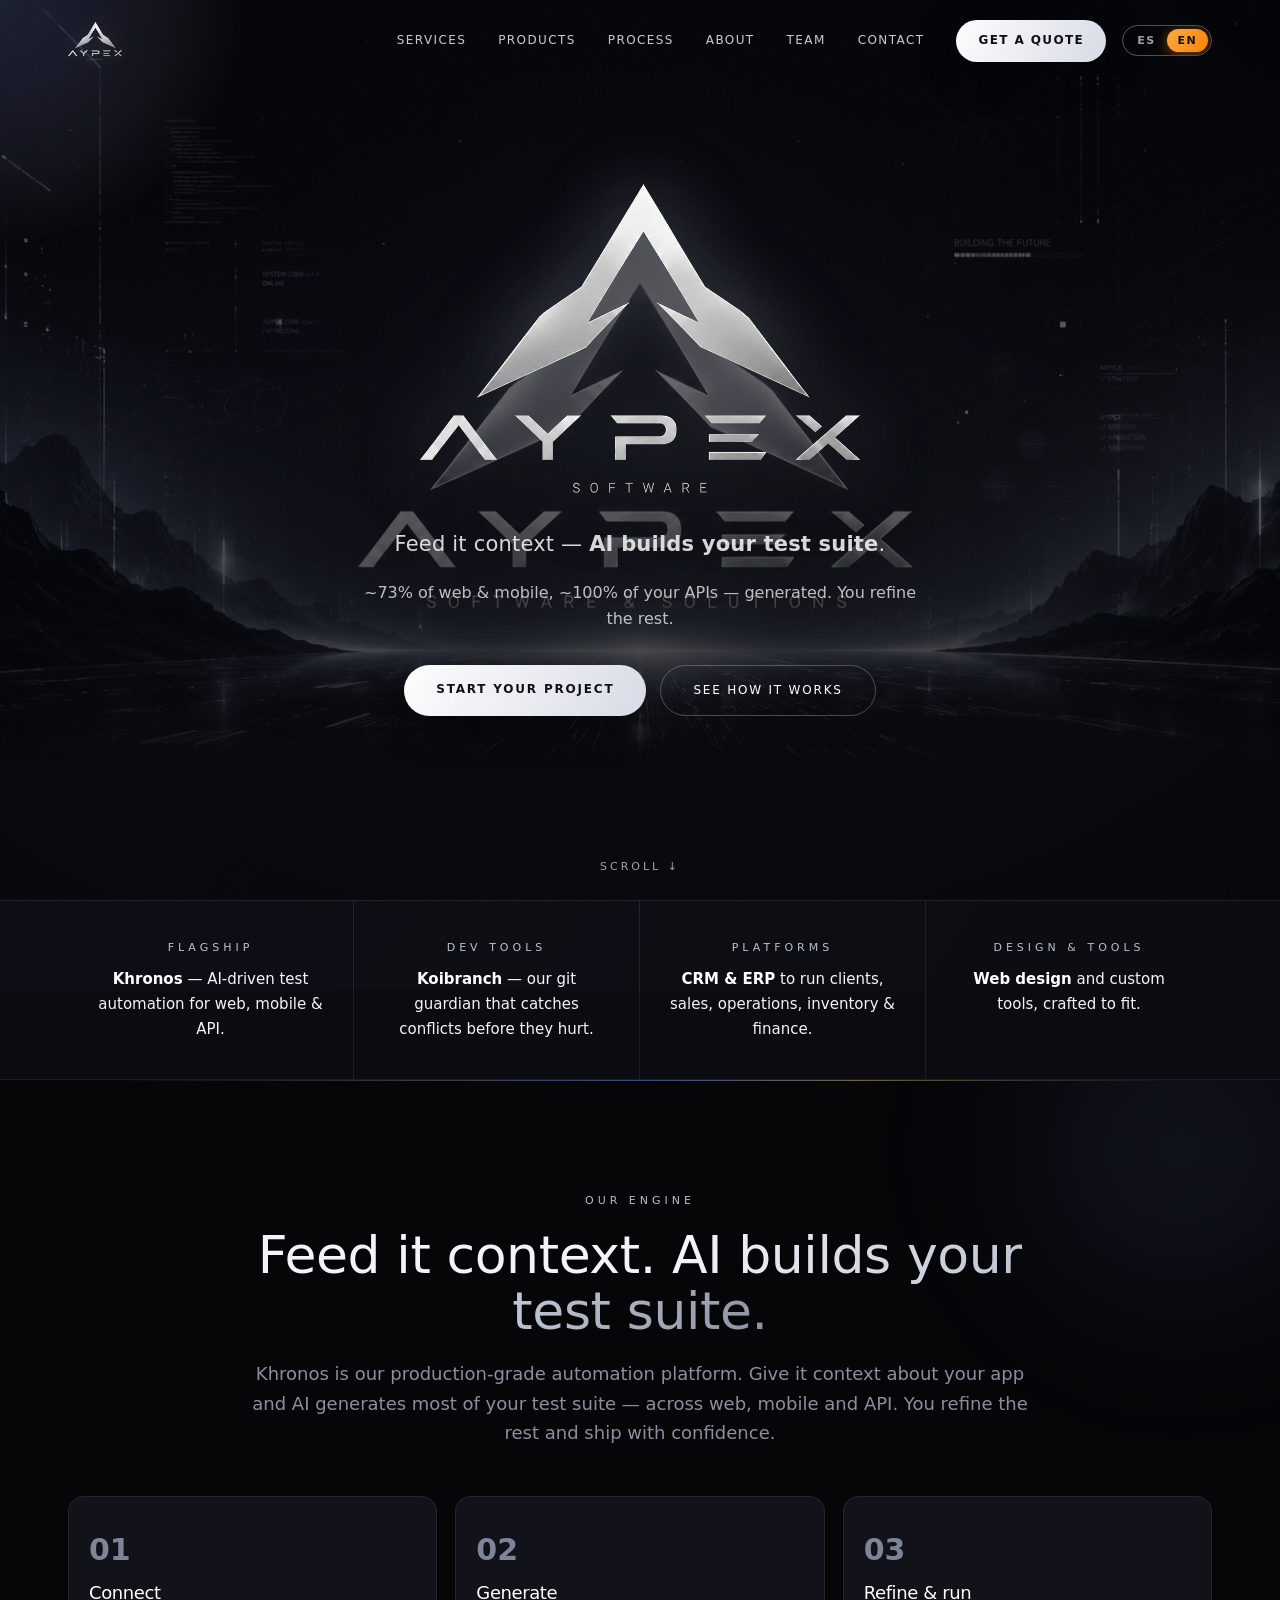
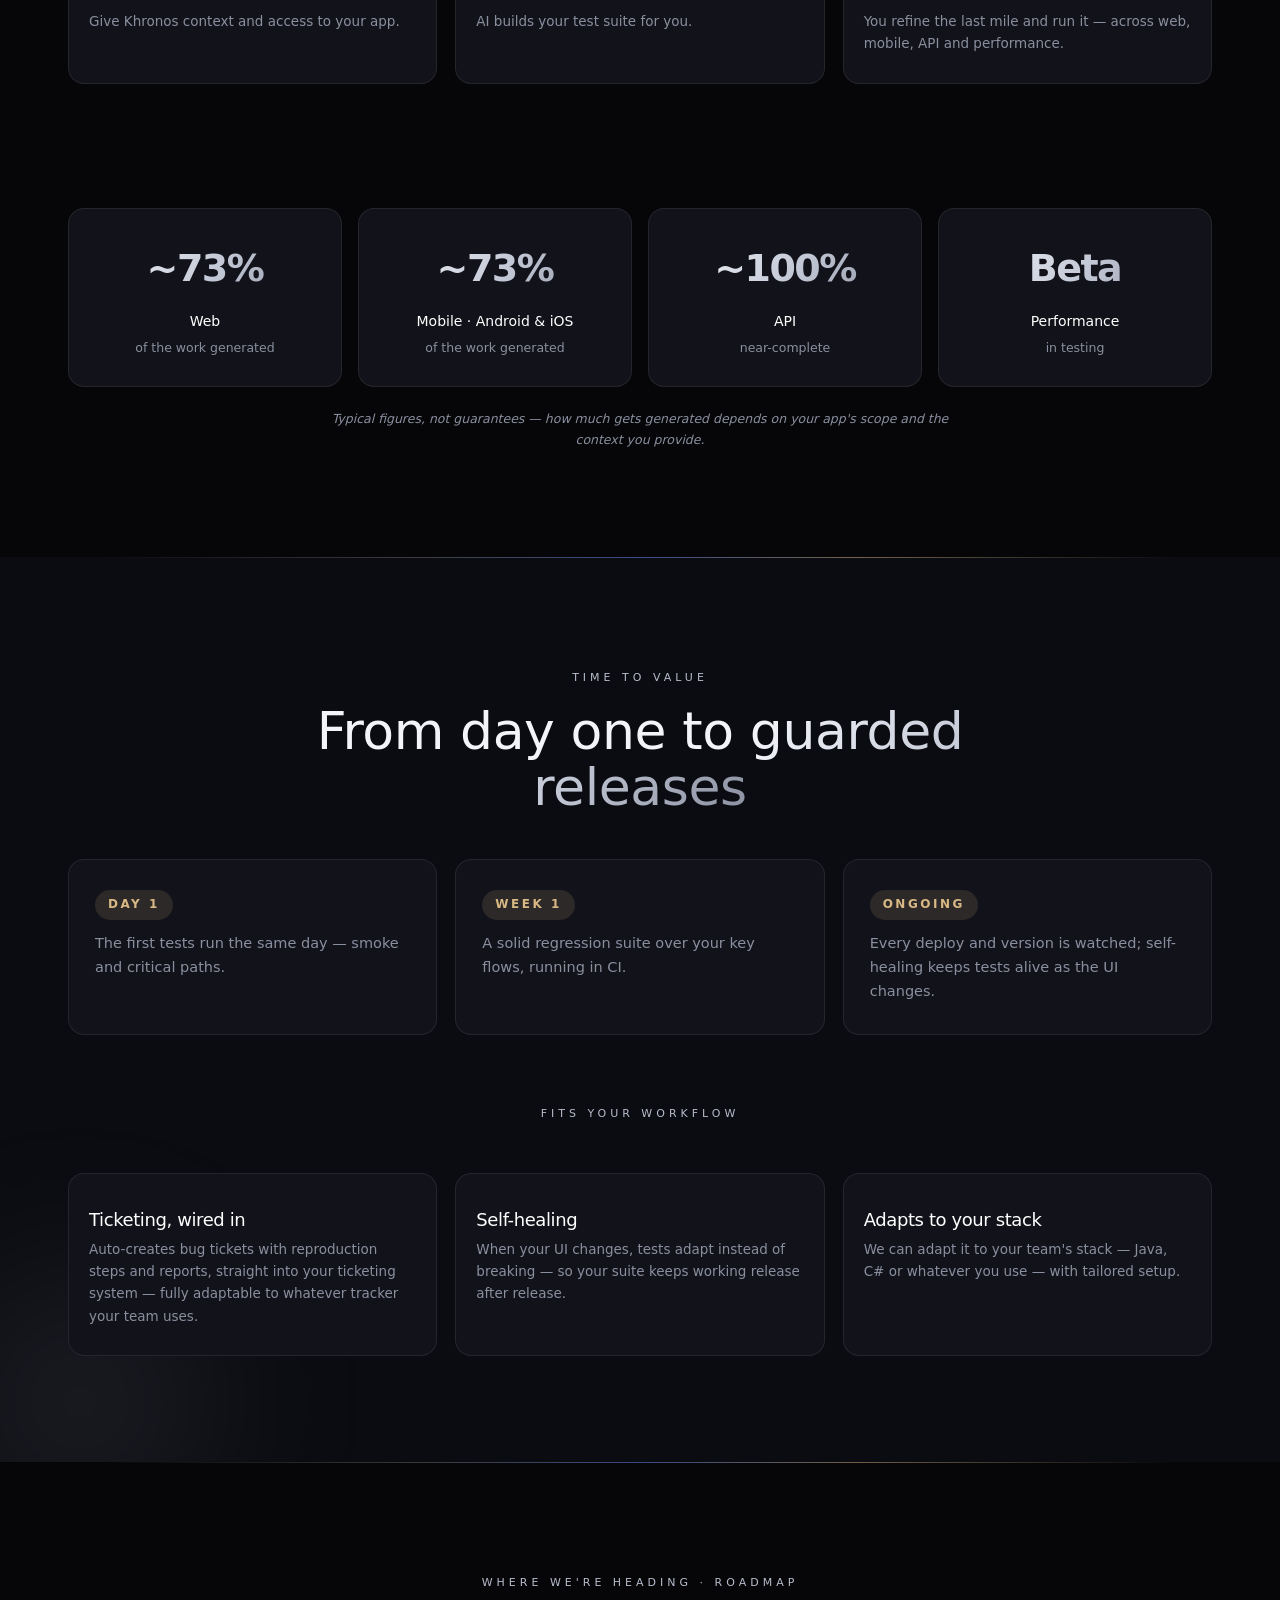
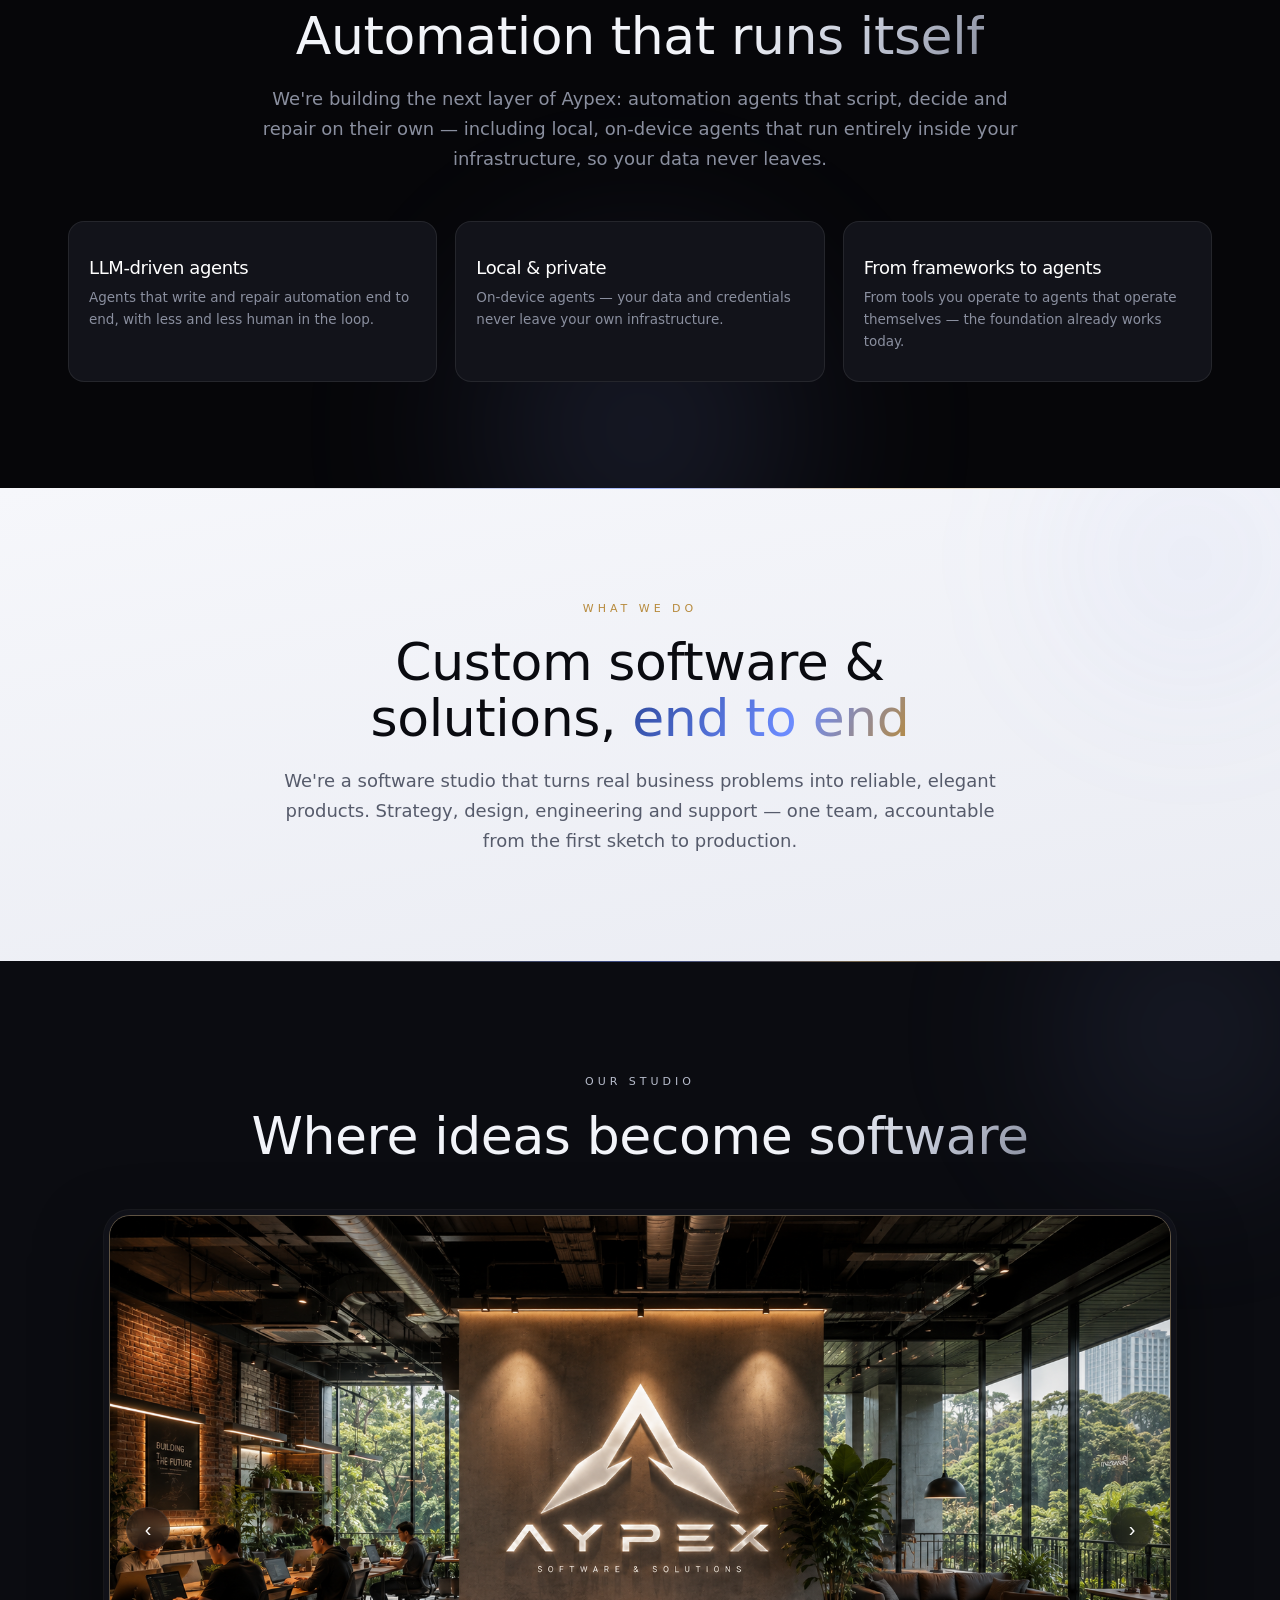
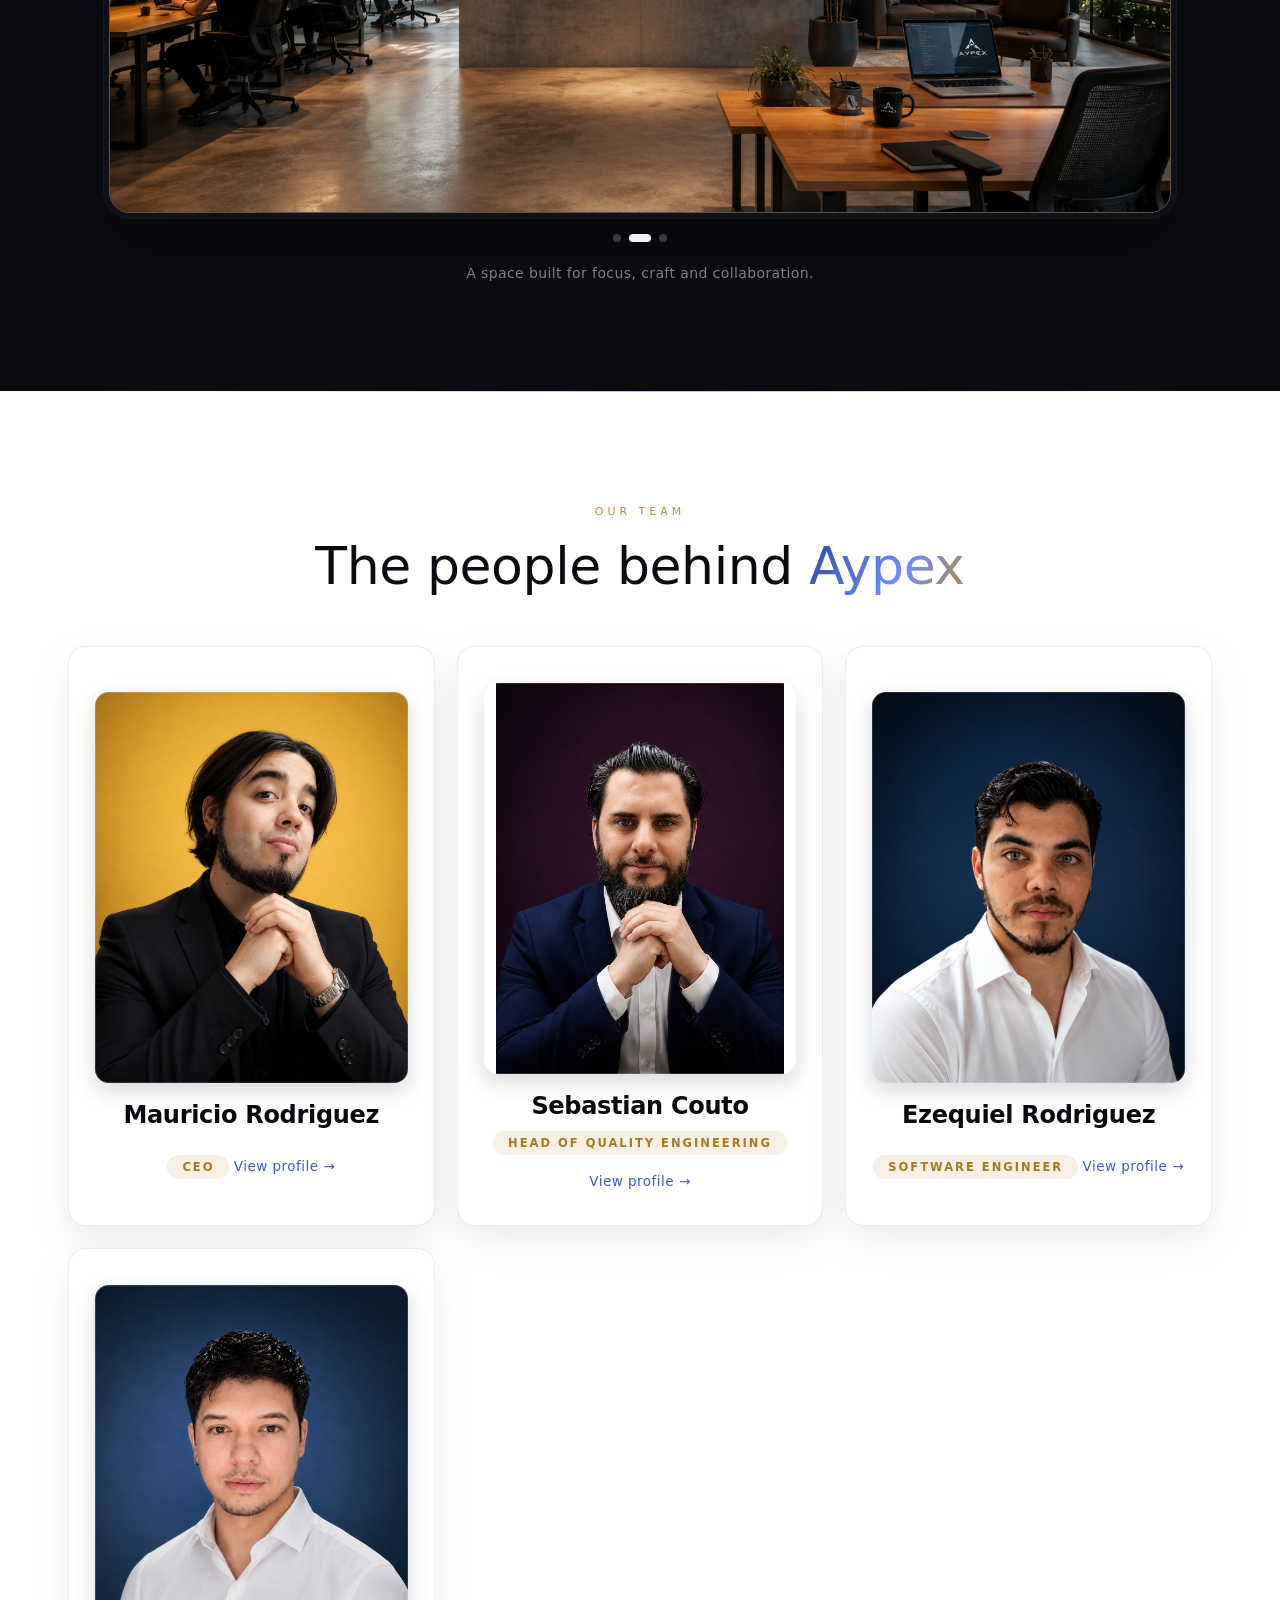
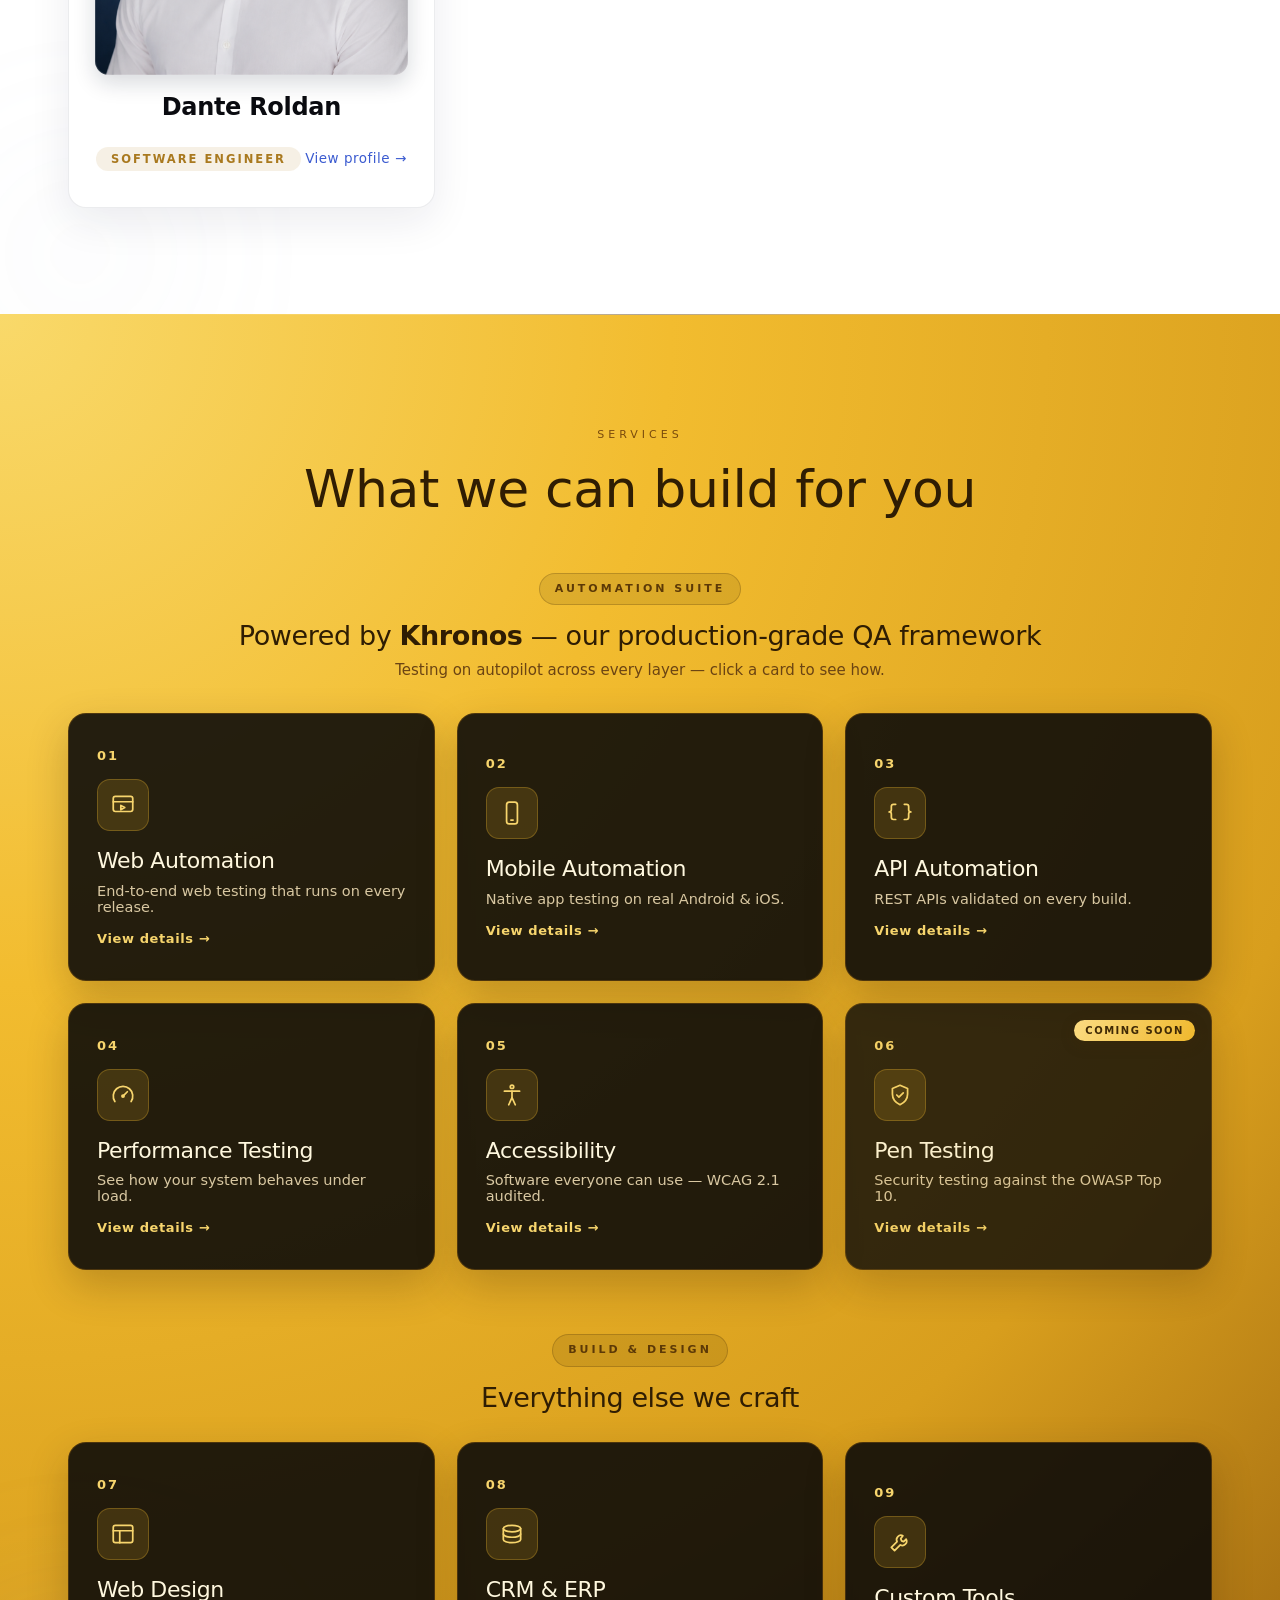
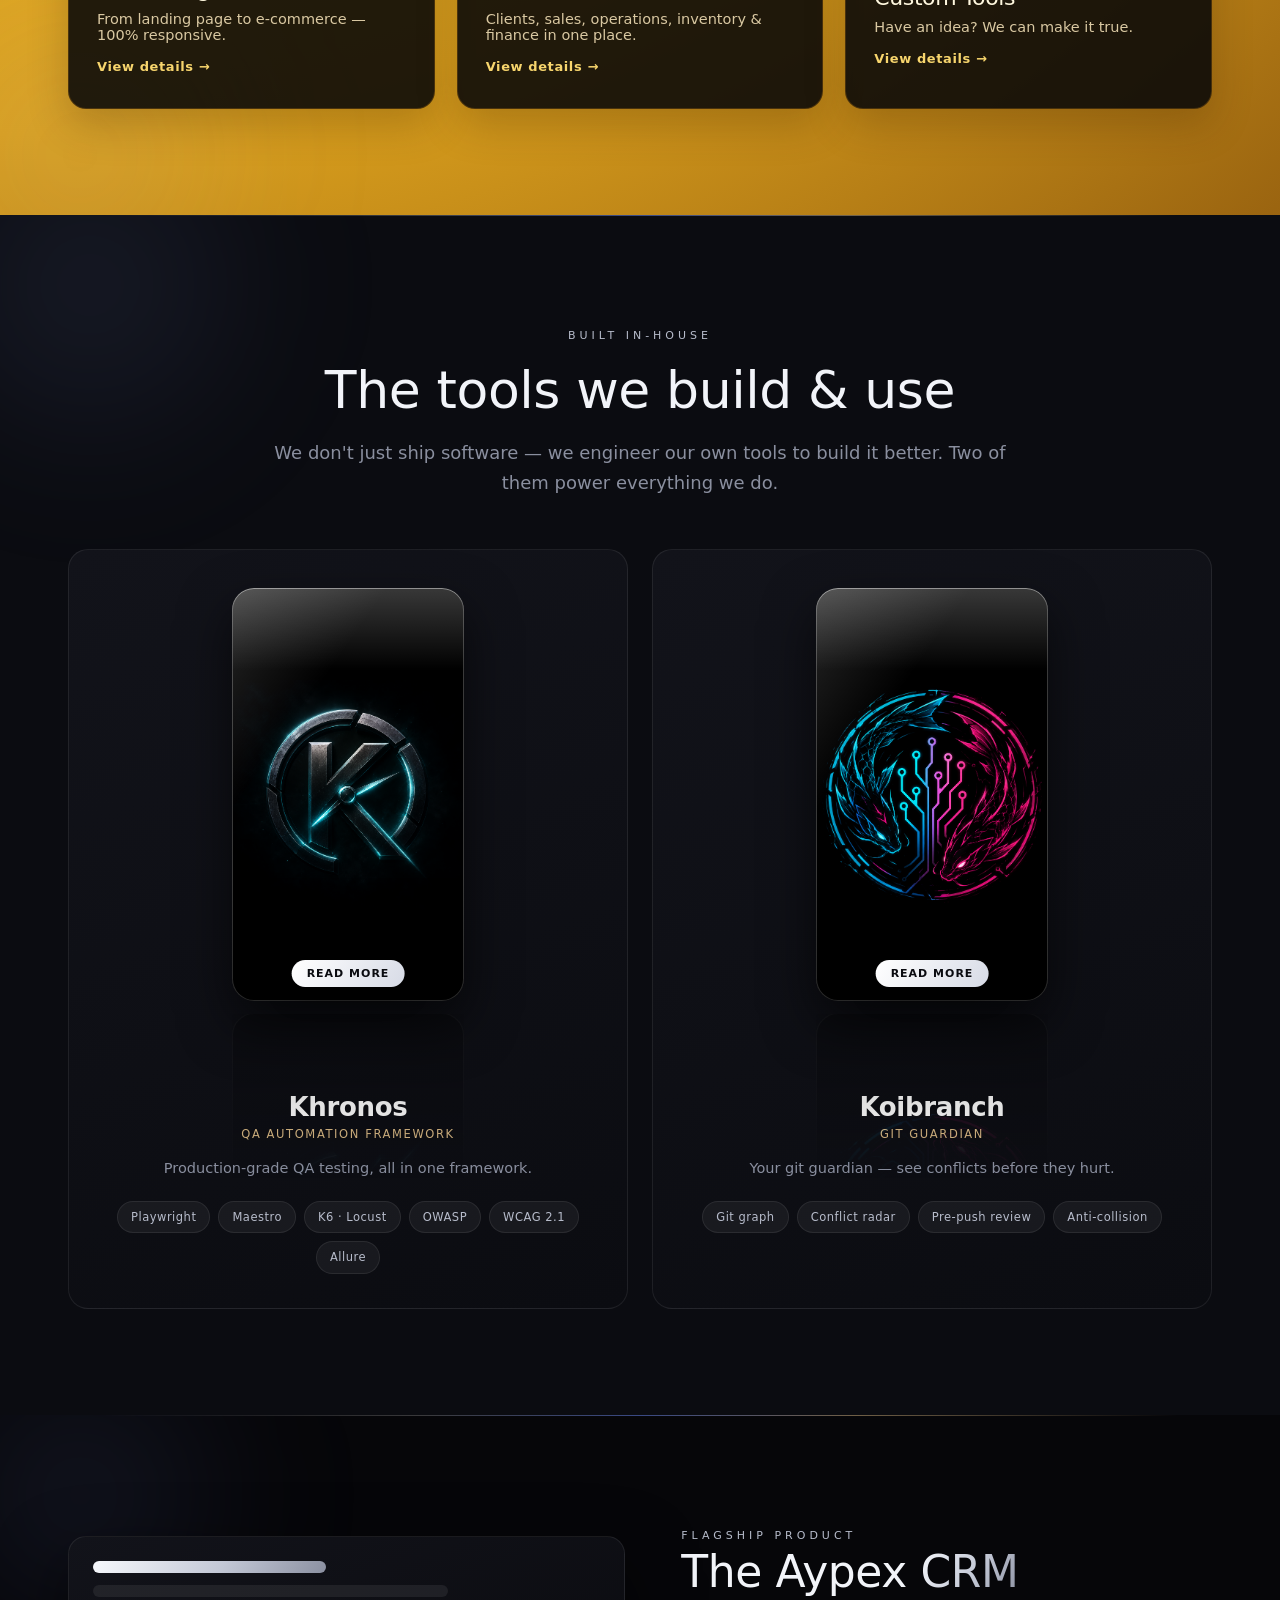
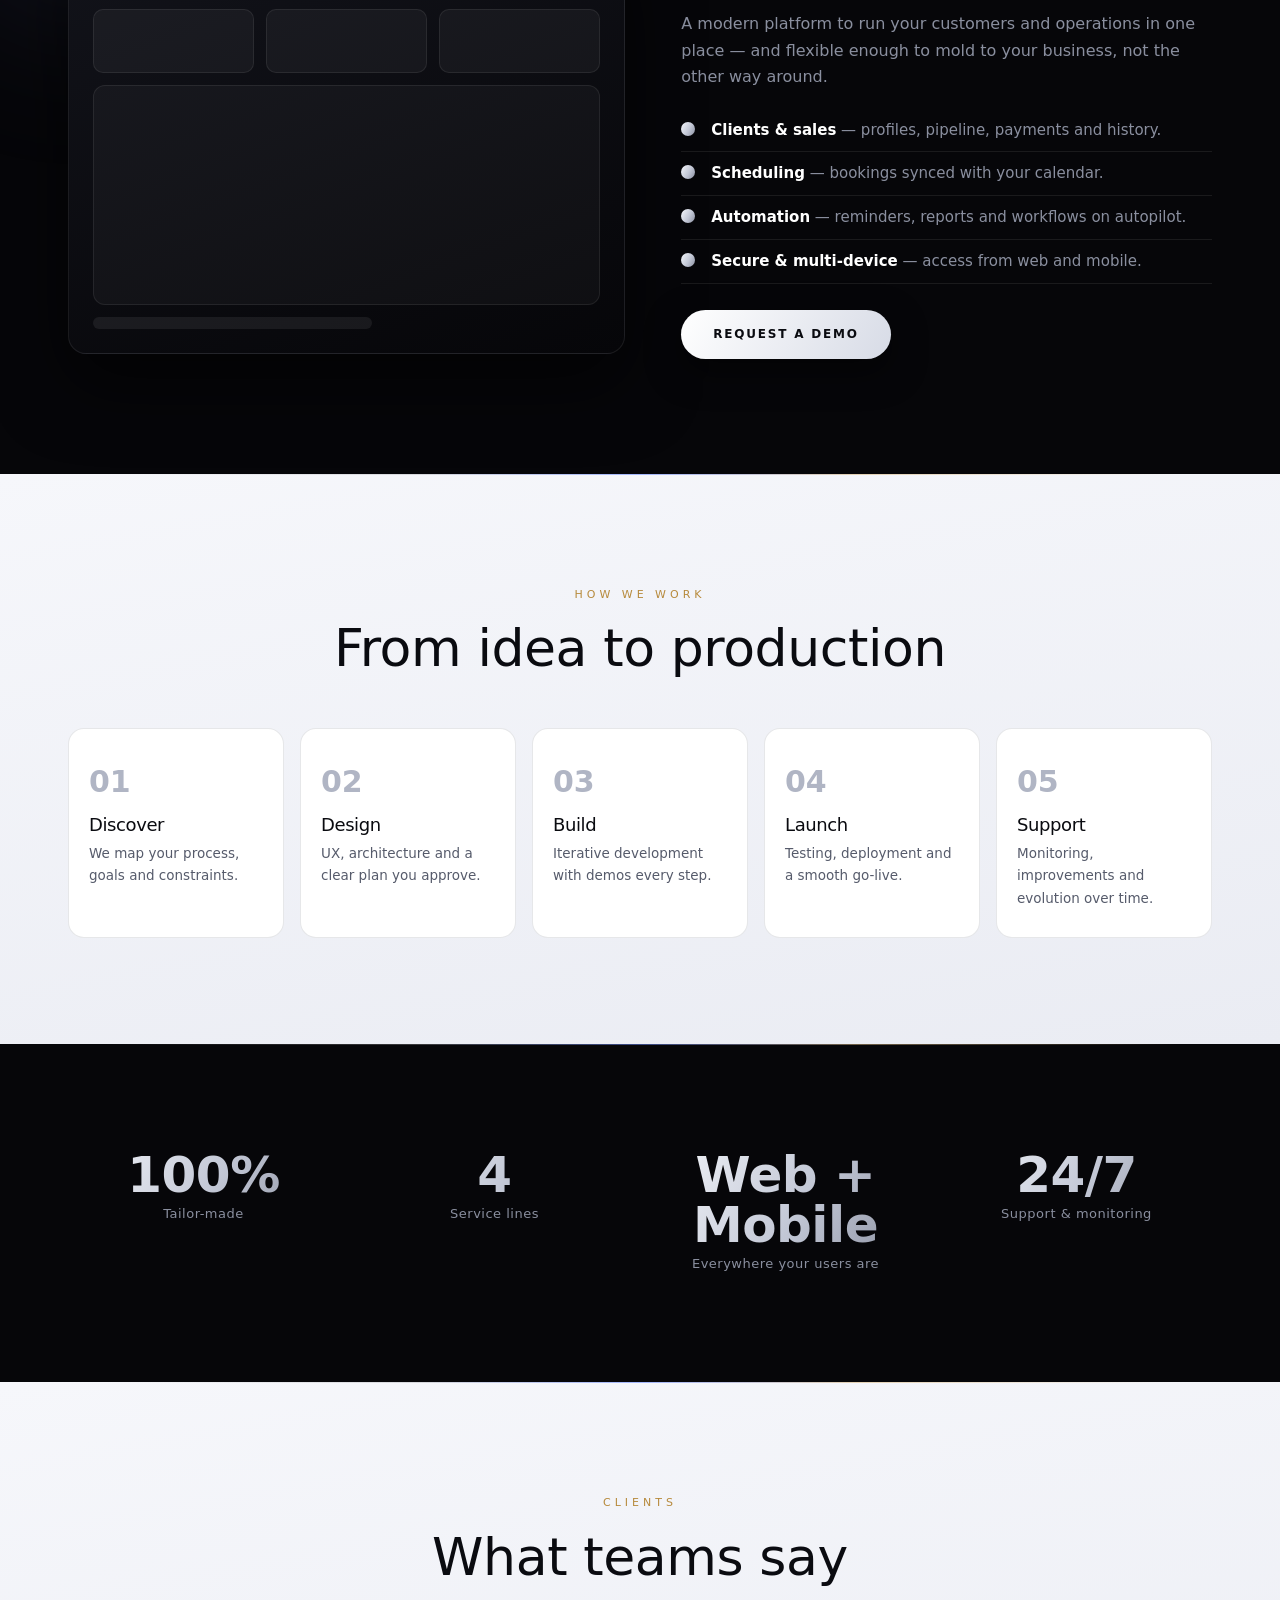
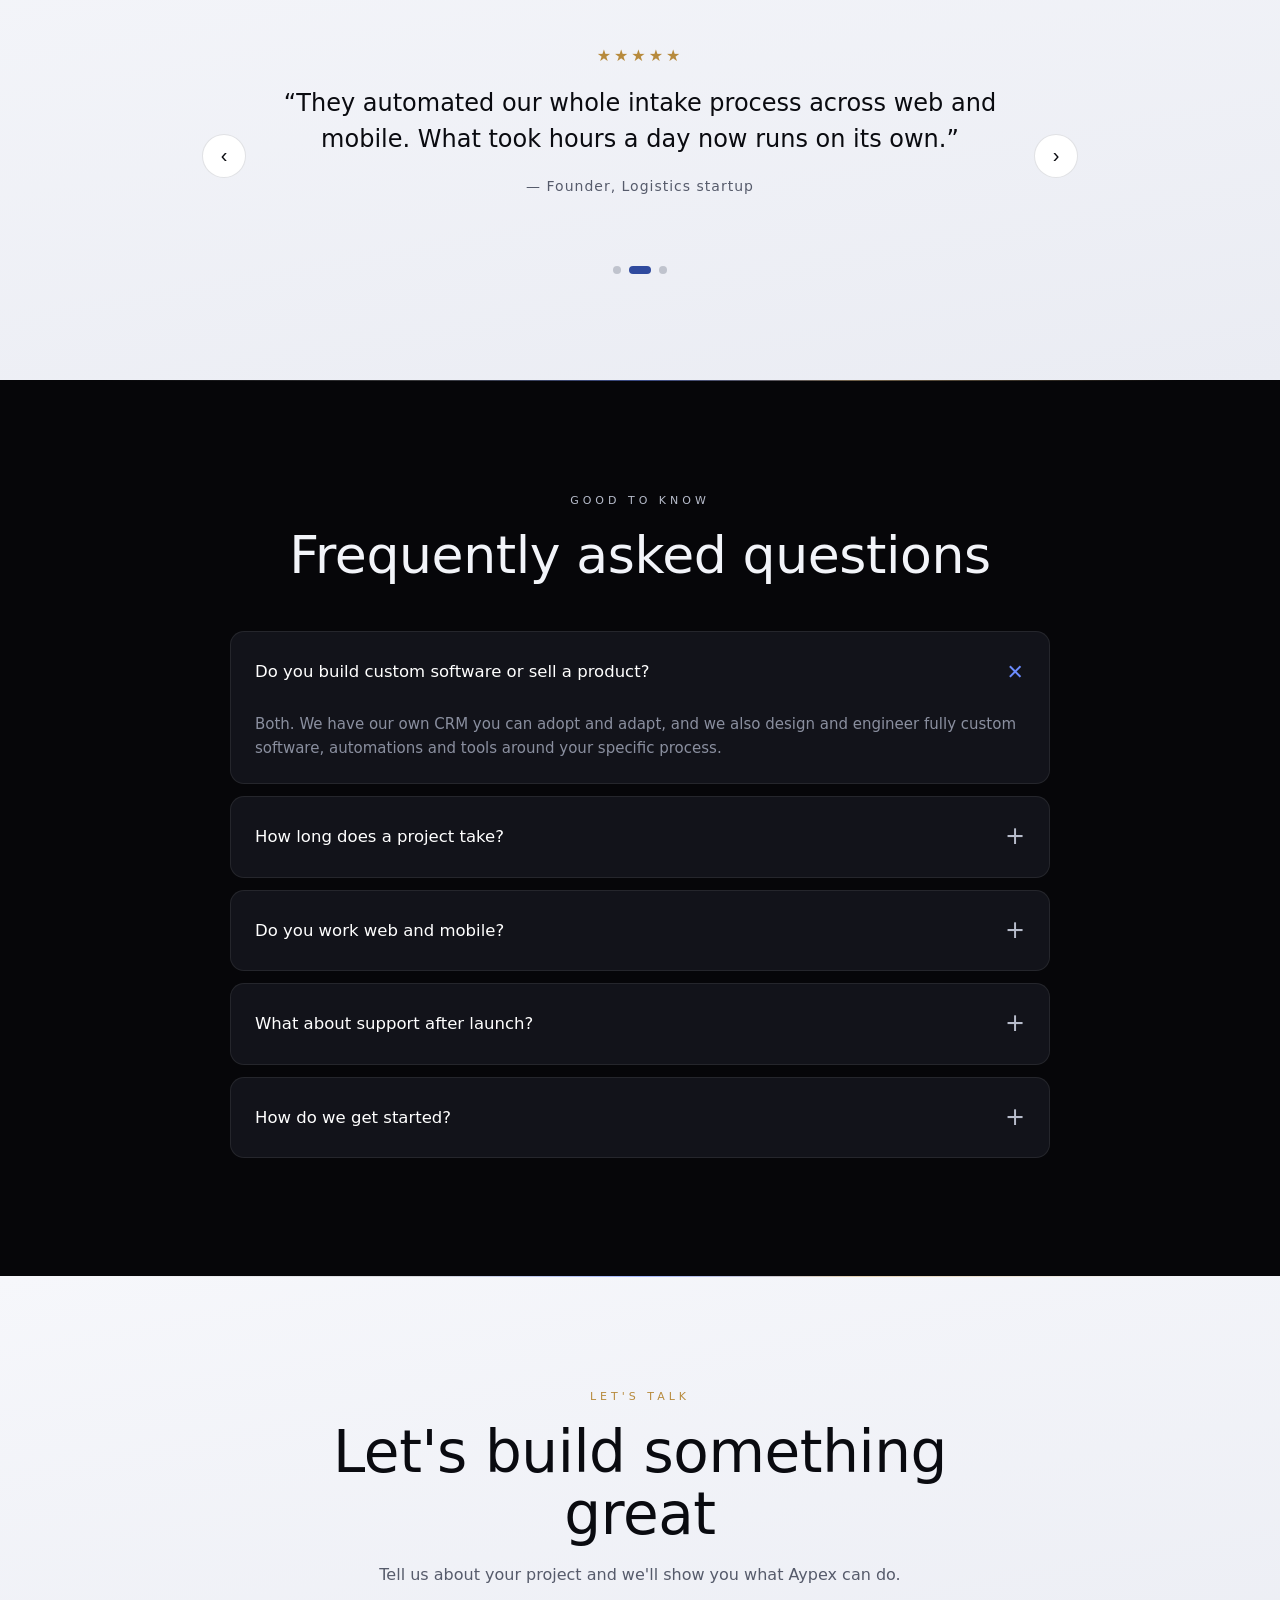
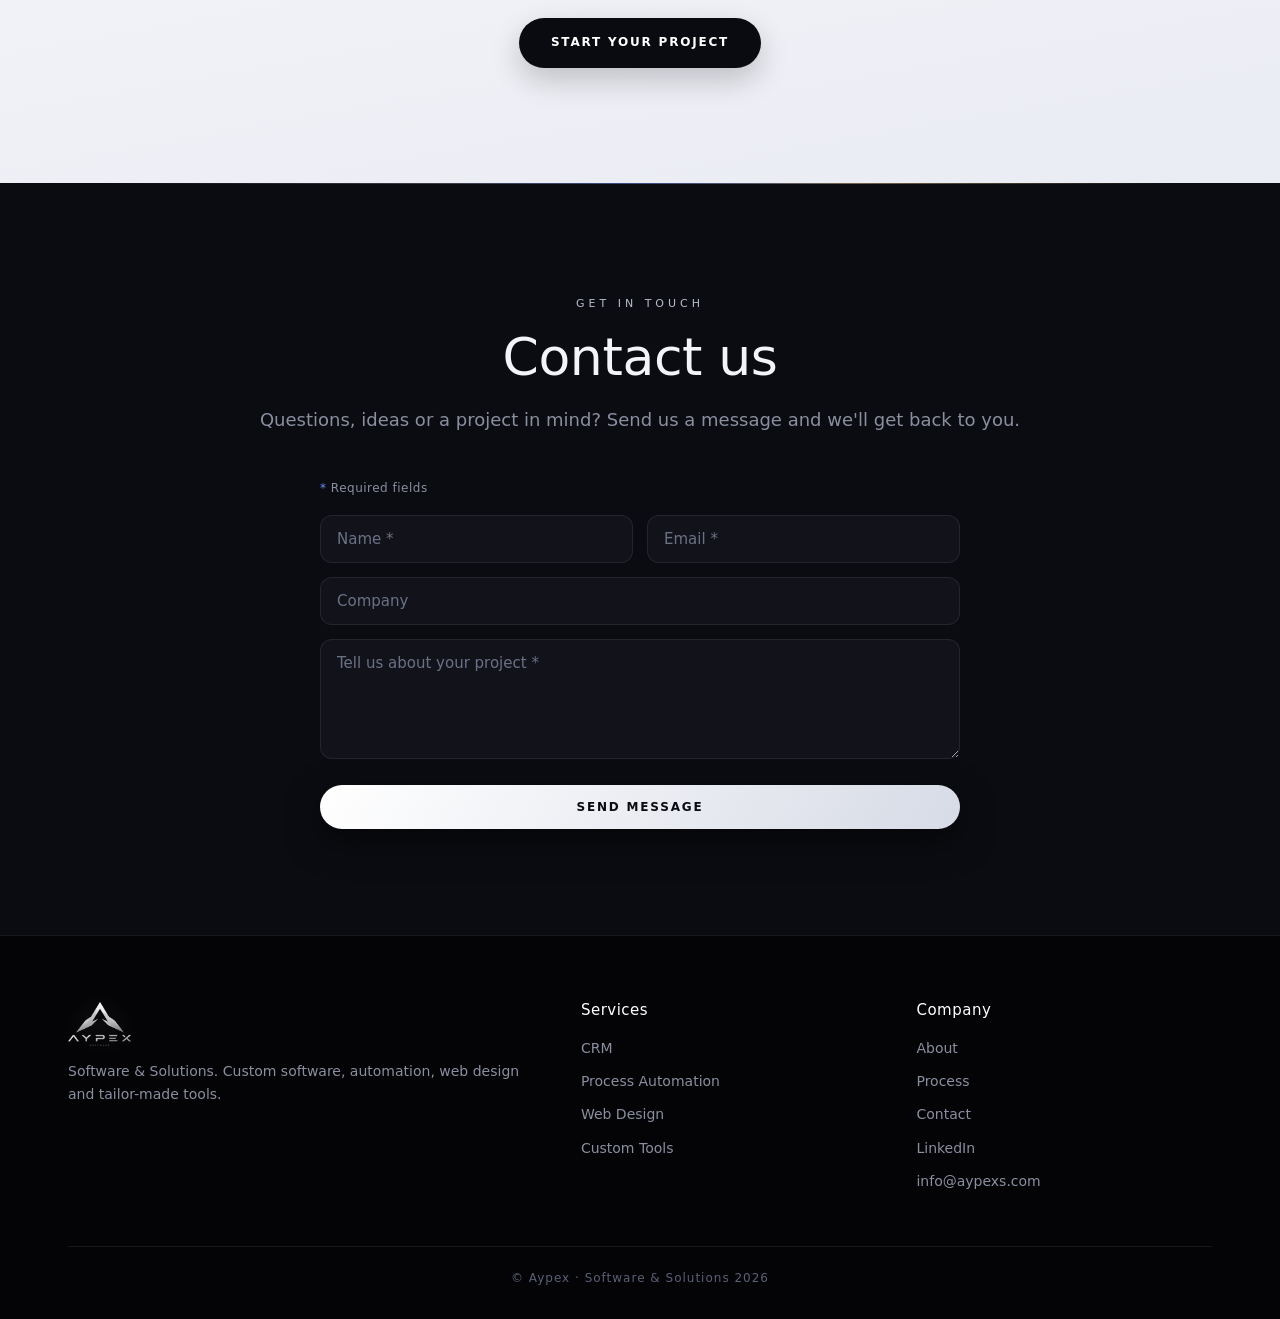
==== commit 40a58d90: "Language toggle: orange thumb instead of white Give the active-language indicator a warm orange grad" ====
--- a/index.html
+++ b/index.html
@@ -12,7 +12,7 @@
 <link rel="preconnect" href="https://fonts.gstatic.com" crossorigin>
 <link href="https://fonts.googleapis.com/css2?family=Space+Grotesk:wght@400;500;600;700&family=Inter:wght@300;400;500;600&display=swap" rel="stylesheet">
 <link rel="icon" type="image/png" href="assets/logo-final.png">
-<link rel="stylesheet" href="css/styles.css?v=17">
+<link rel="stylesheet" href="css/styles.css?v=18">
 </head>
 <body>
 
--- a/css/styles.css
+++ b/css/styles.css
@@ -49,7 +49,7 @@
 .nav-right{display:flex;align-items:center;gap:16px;}
 .lang-btn{position:relative;display:inline-flex;align-items:center;padding:3px;border:1px solid rgba(255,255,255,.28);border-radius:22px;background:none;cursor:pointer;overflow:hidden;line-height:1;transition:border-color .3s;}
 .lang-btn:hover{border-color:rgba(255,255,255,.5);}
-.lang-thumb{position:absolute;top:3px;bottom:3px;left:50%;width:calc(50% - 3px);border-radius:18px;background:#fff;transition:left .32s cubic-bezier(.22,.61,.36,1);}
+.lang-thumb{position:absolute;top:3px;bottom:3px;left:50%;width:calc(50% - 3px);border-radius:18px;background:linear-gradient(120deg,#ffa53a,#f77f00);box-shadow:0 2px 12px rgba(247,127,0,.45);transition:left .32s cubic-bezier(.22,.61,.36,1);}
 body.es .lang-thumb{left:3px;}
 .lang-opt{position:relative;z-index:1;flex:1;text-align:center;font-family:var(--sans);font-size:11px;letter-spacing:1.4px;text-transform:uppercase;font-weight:600;color:rgba(255,255,255,.6);padding:6px 11px;transition:color .3s;}
 .lang-opt[data-l="en"]{color:#0a0b10;}
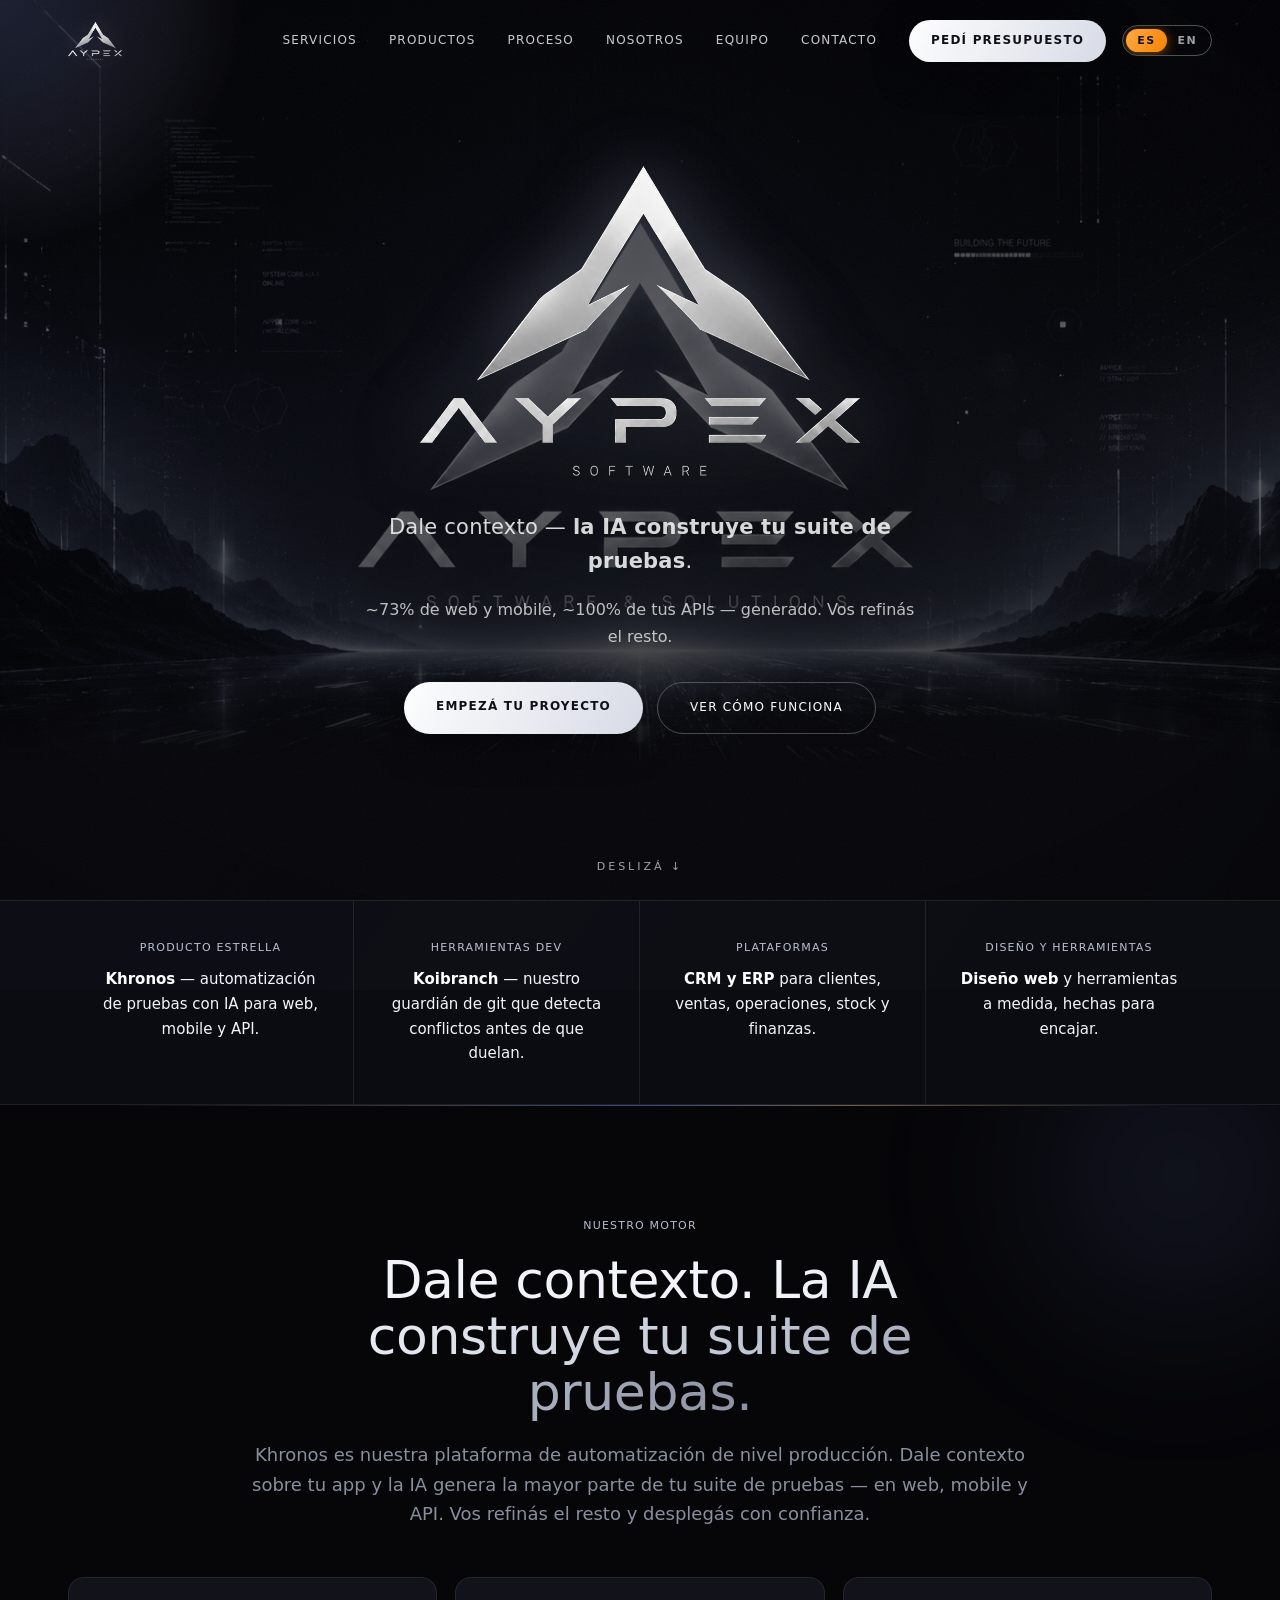
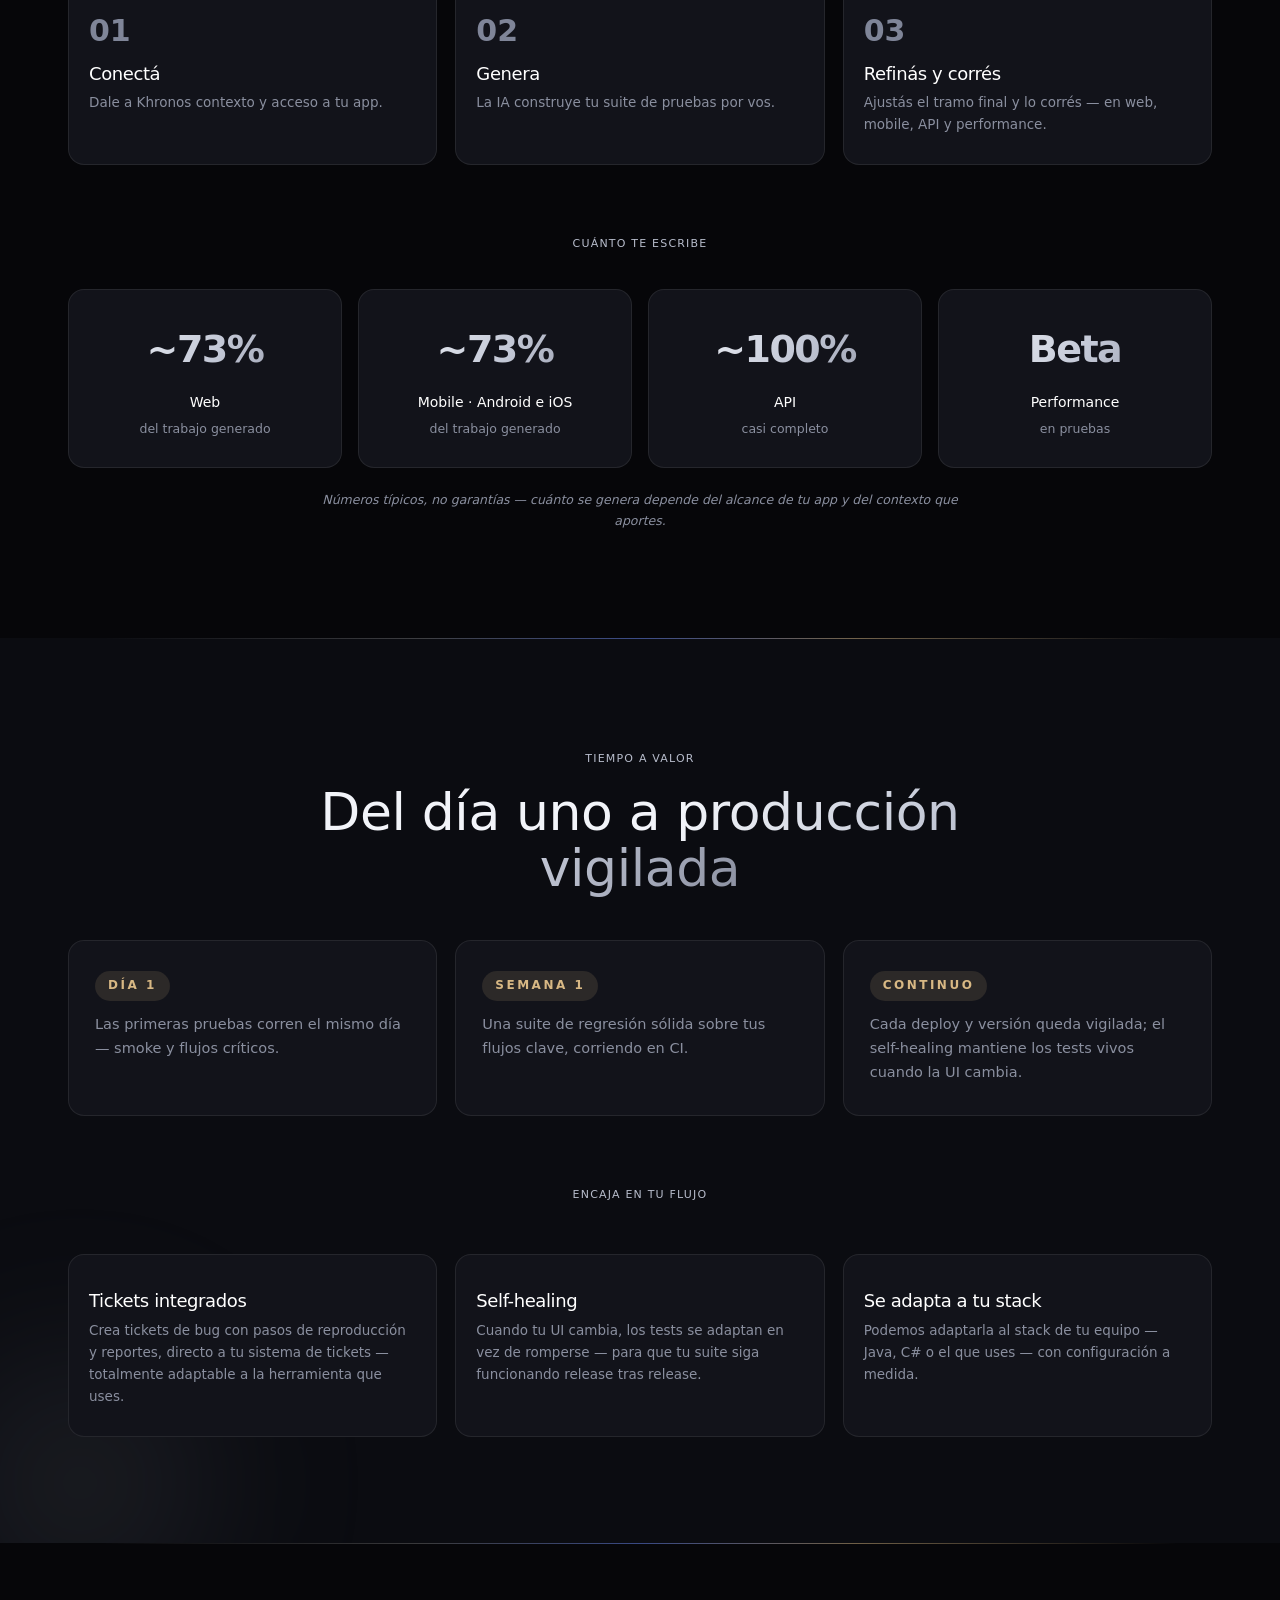
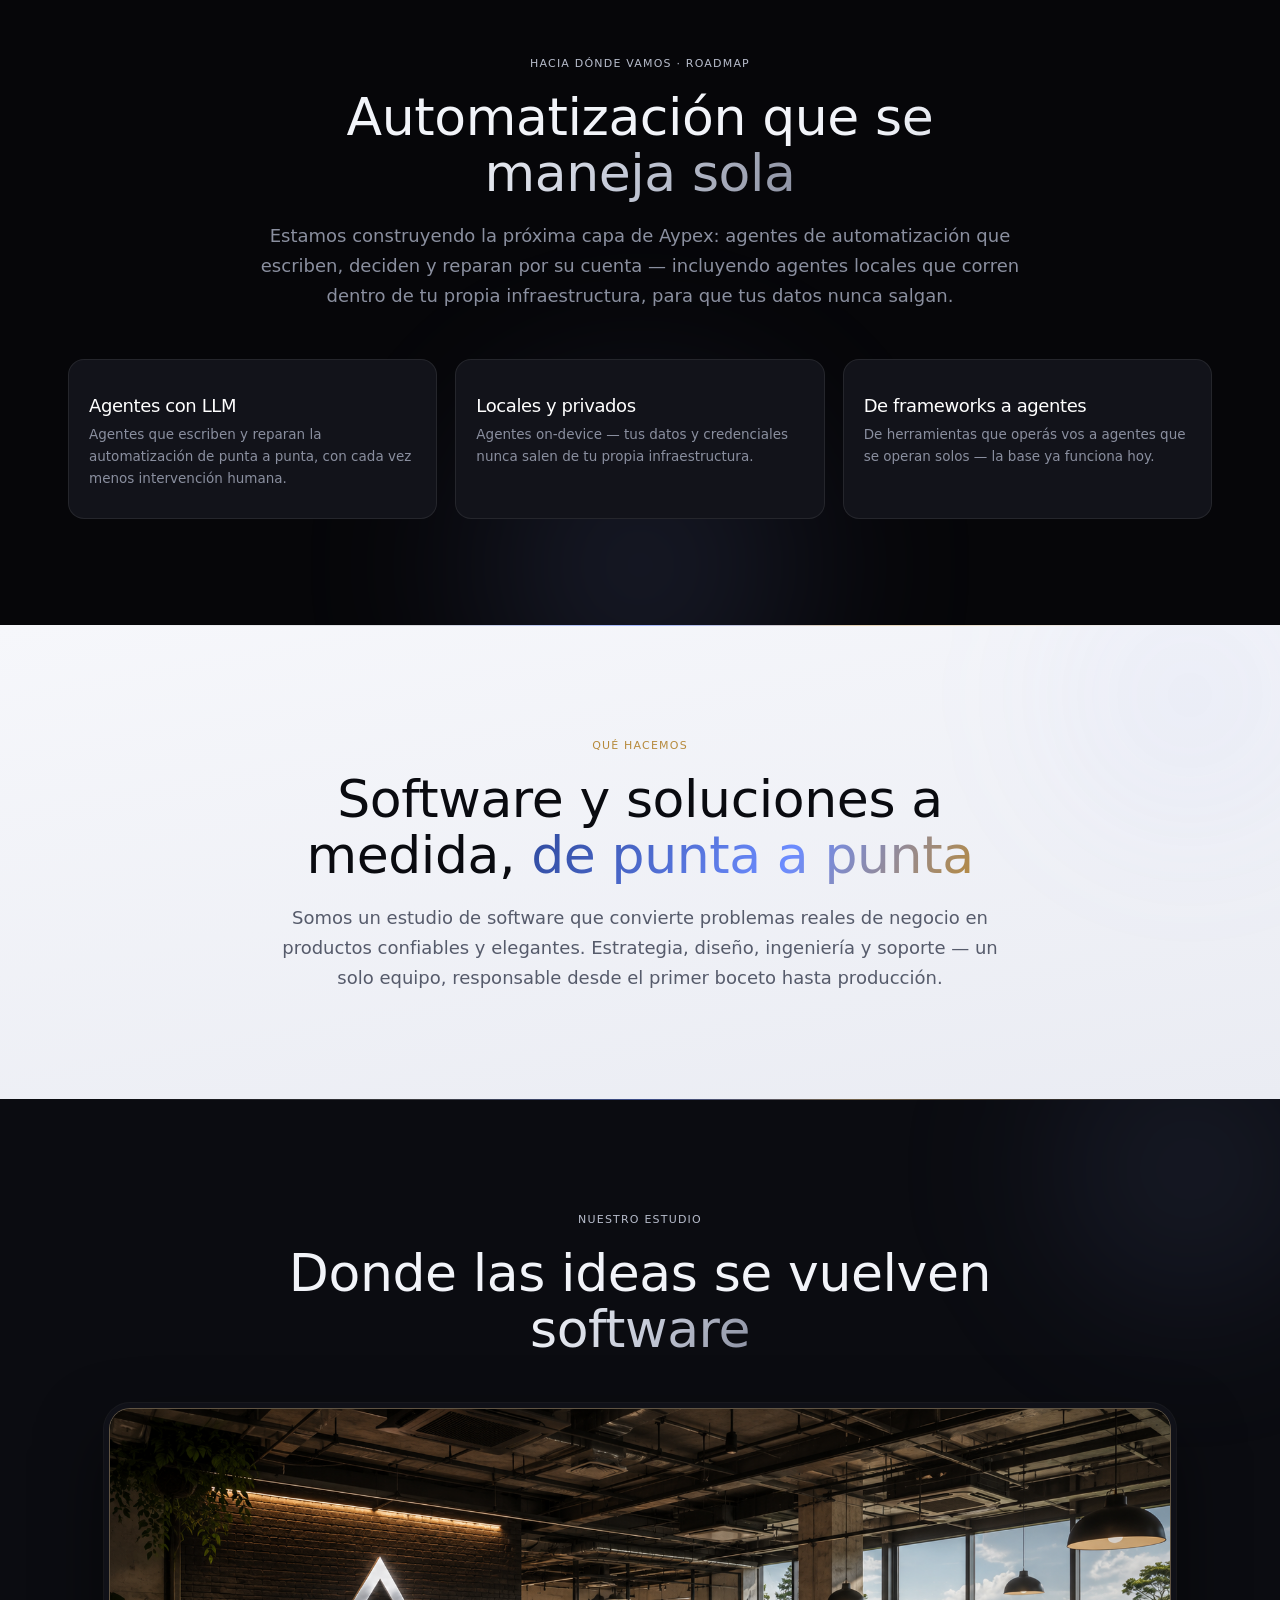
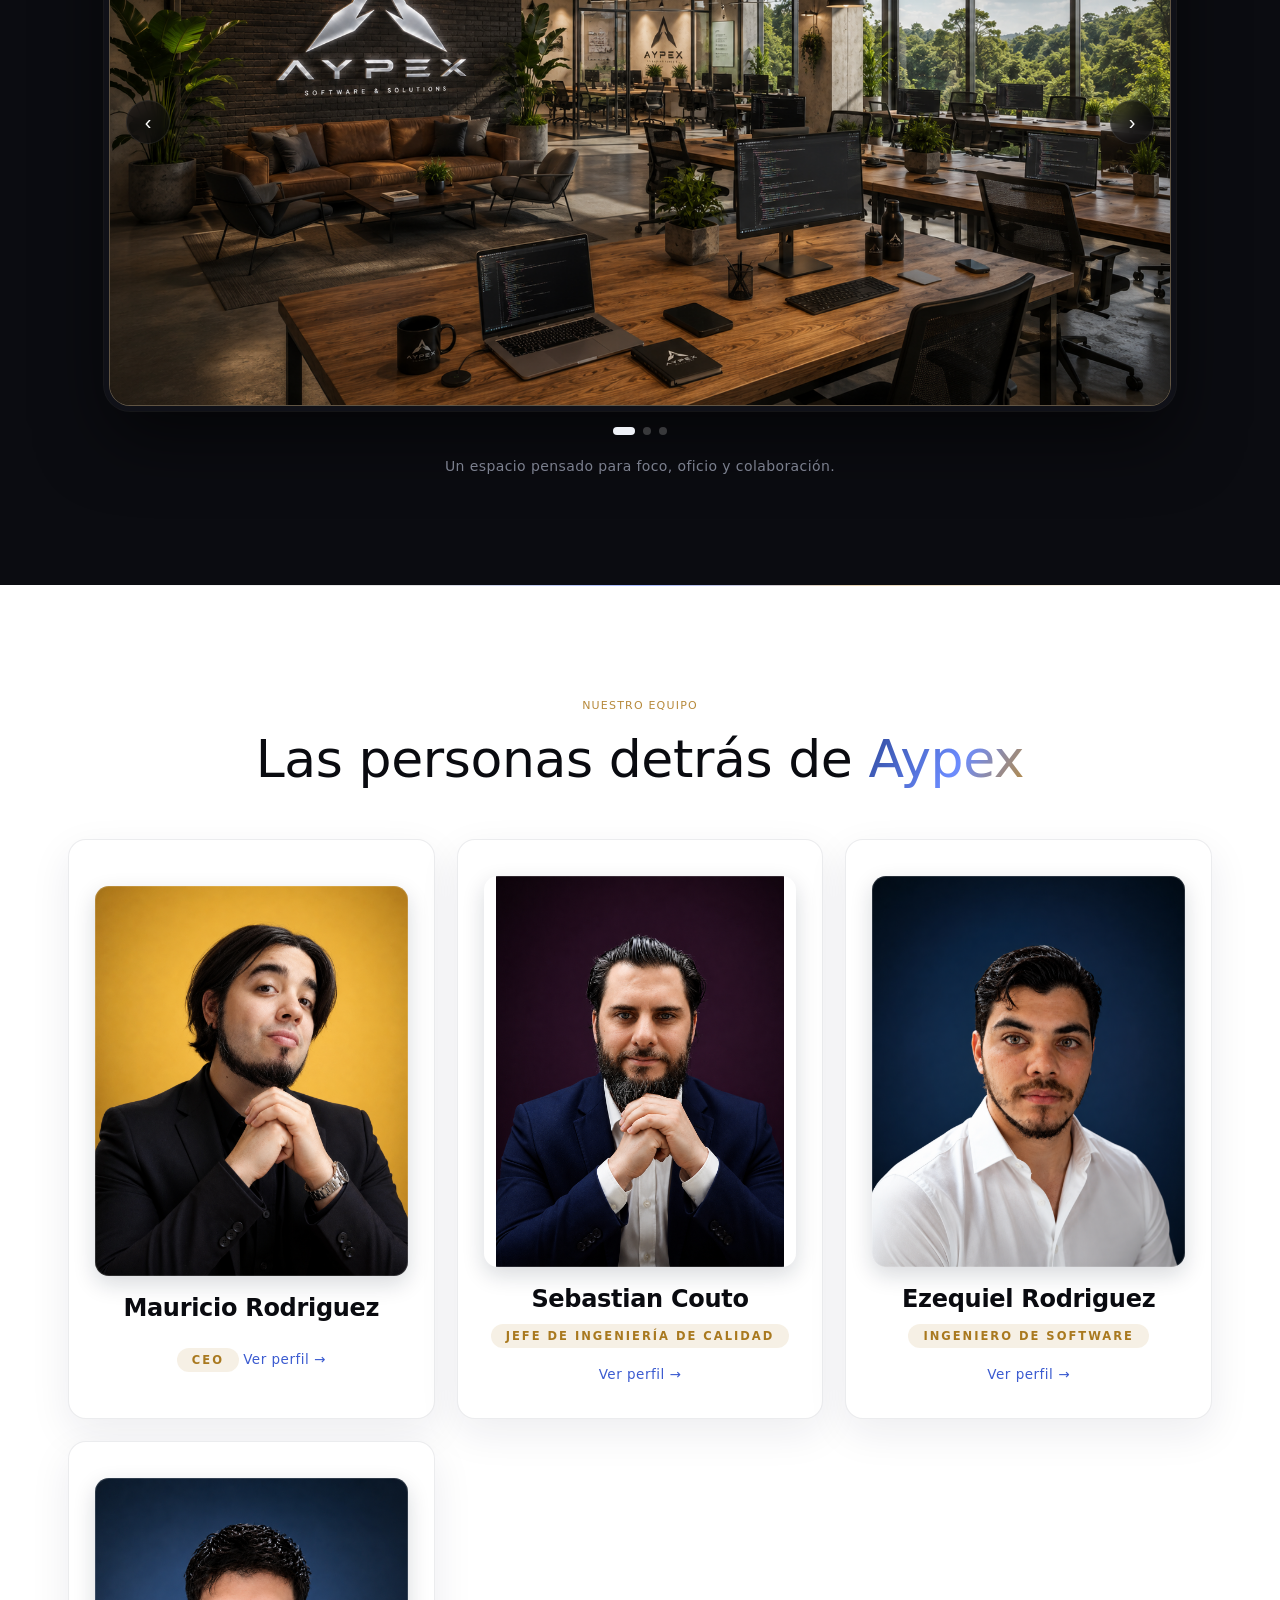
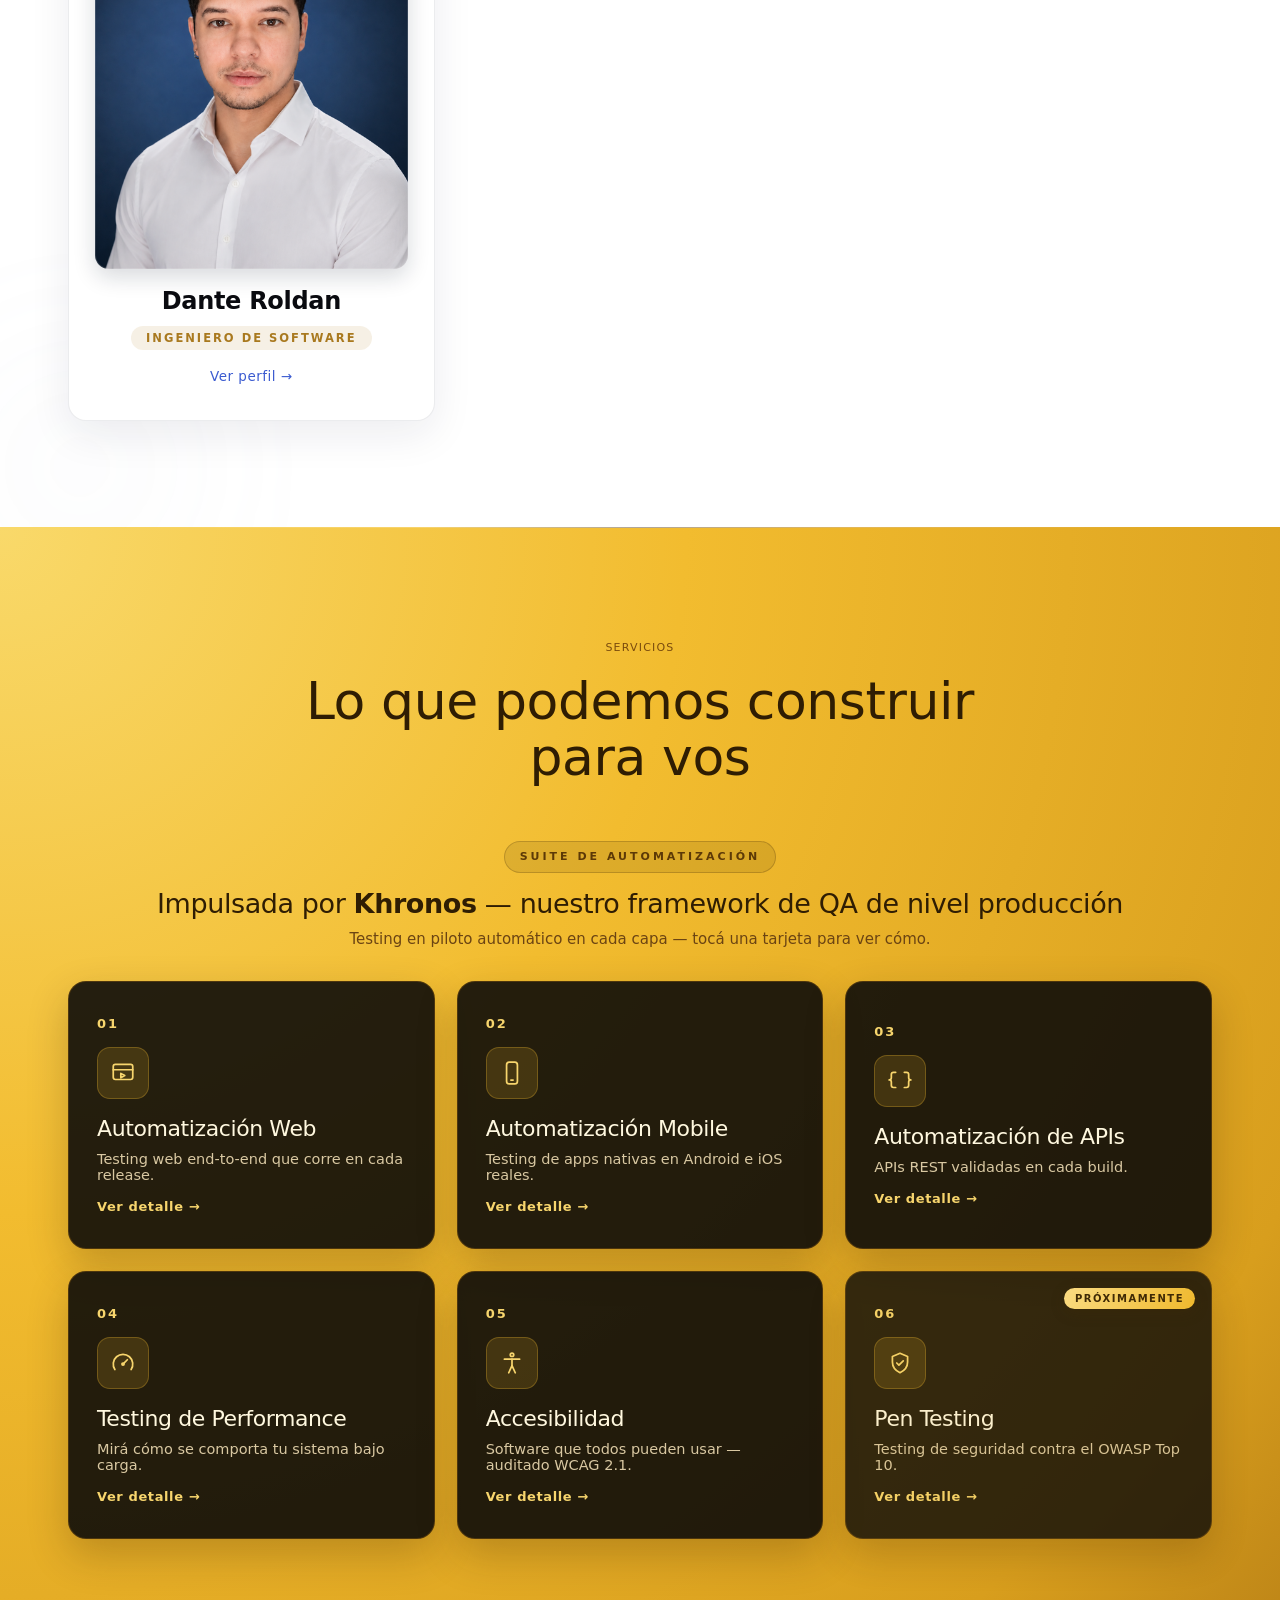
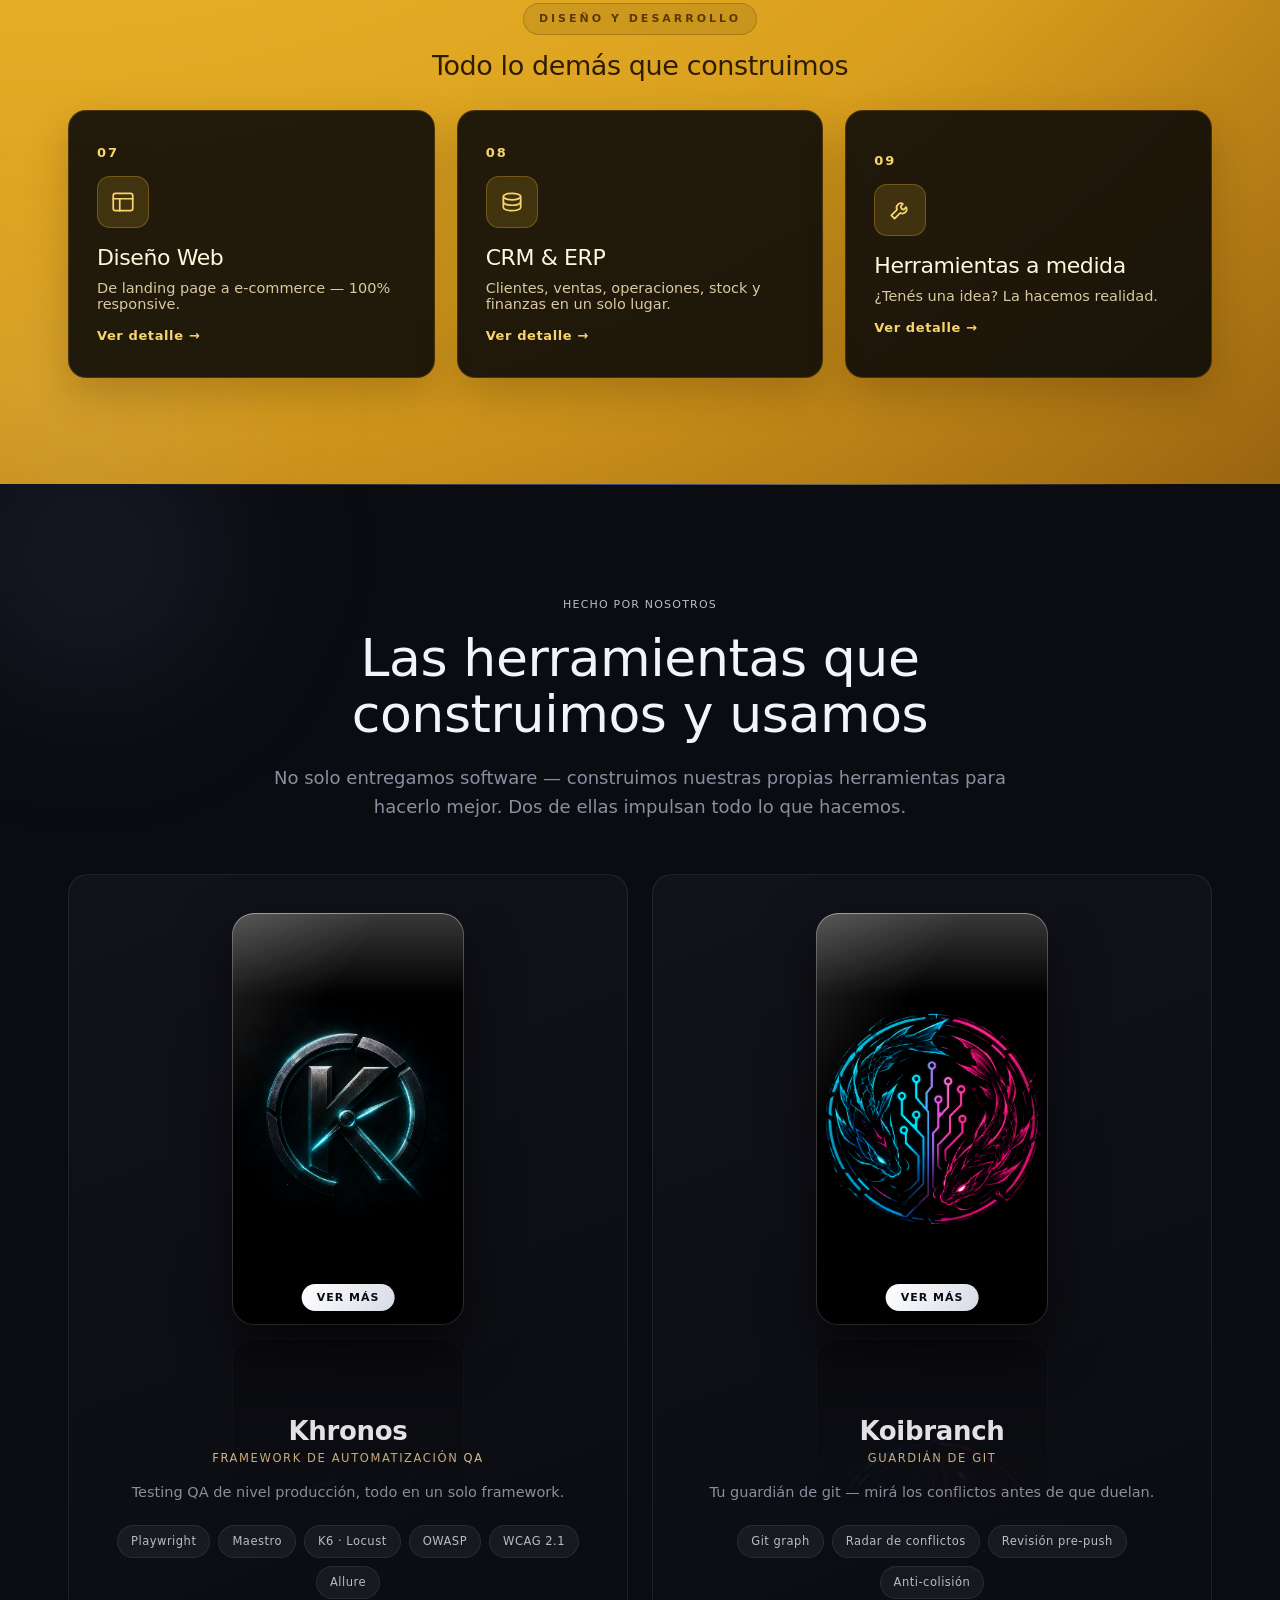
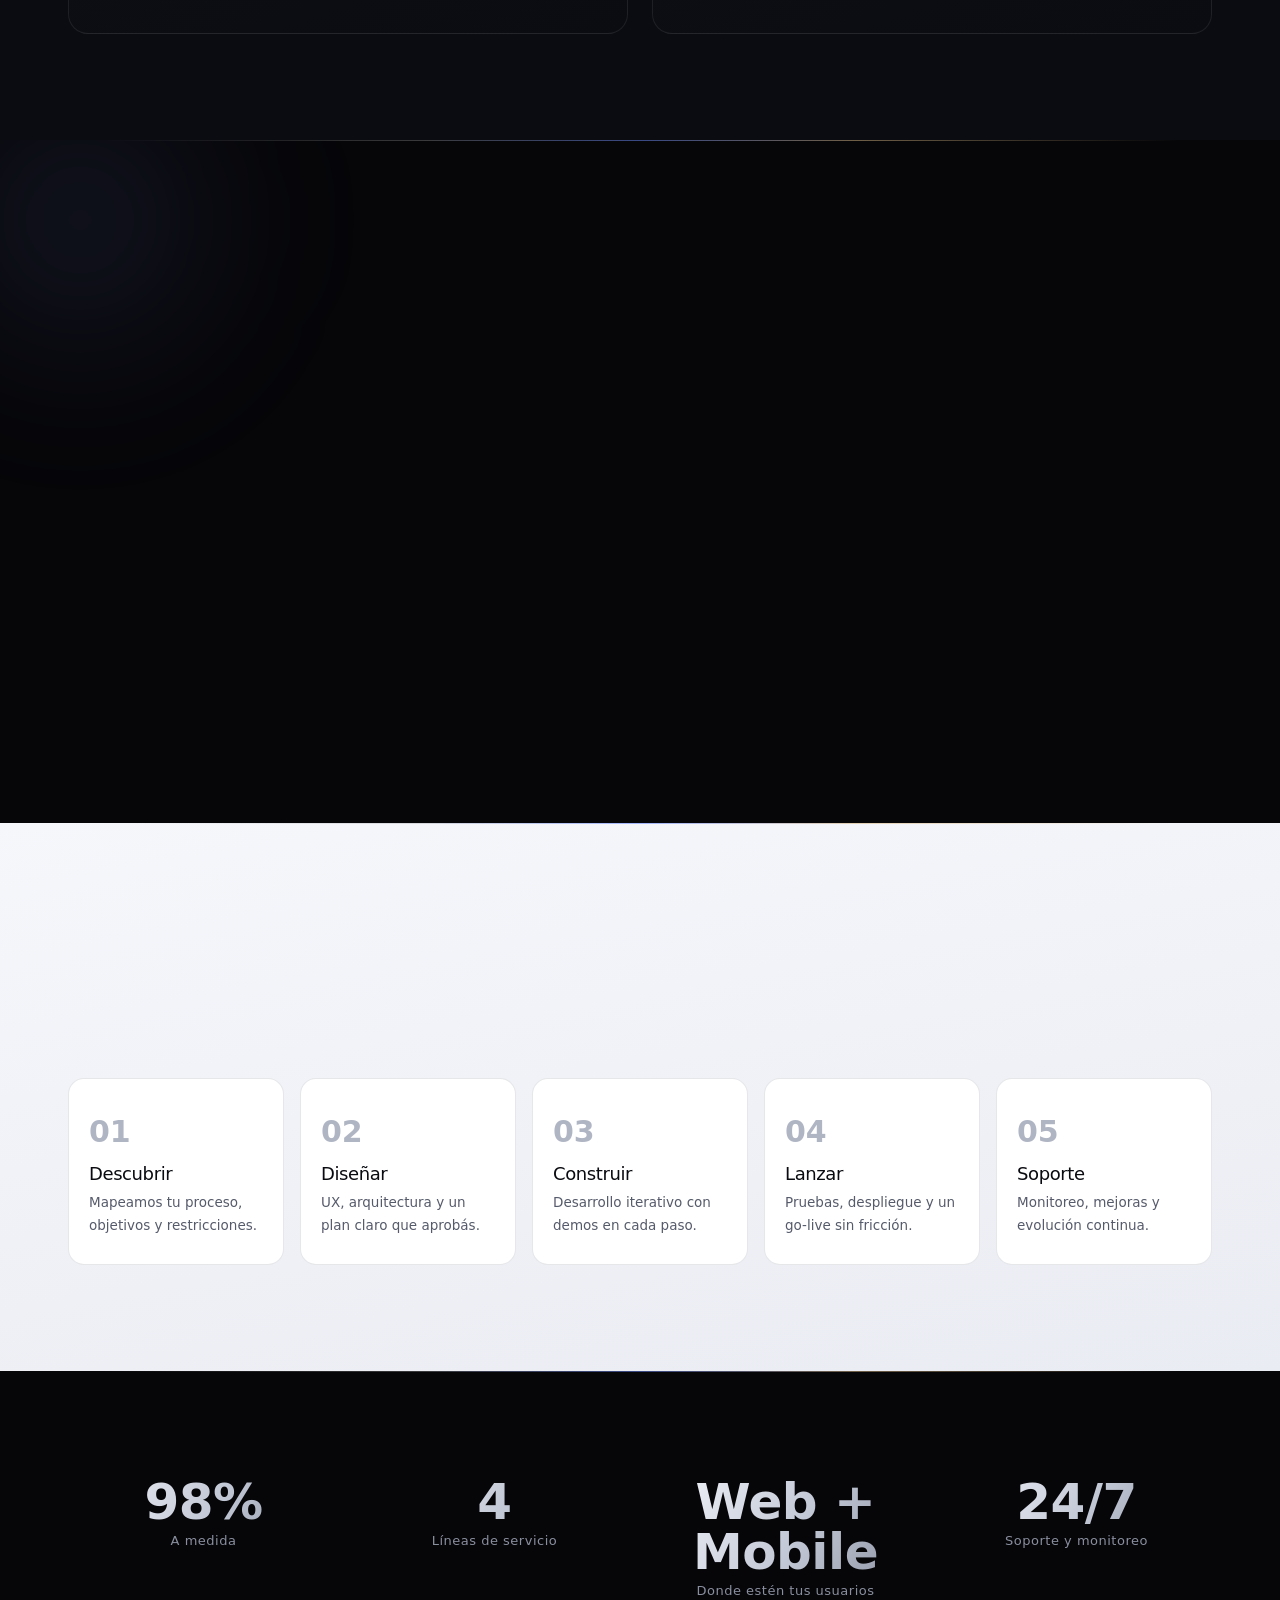
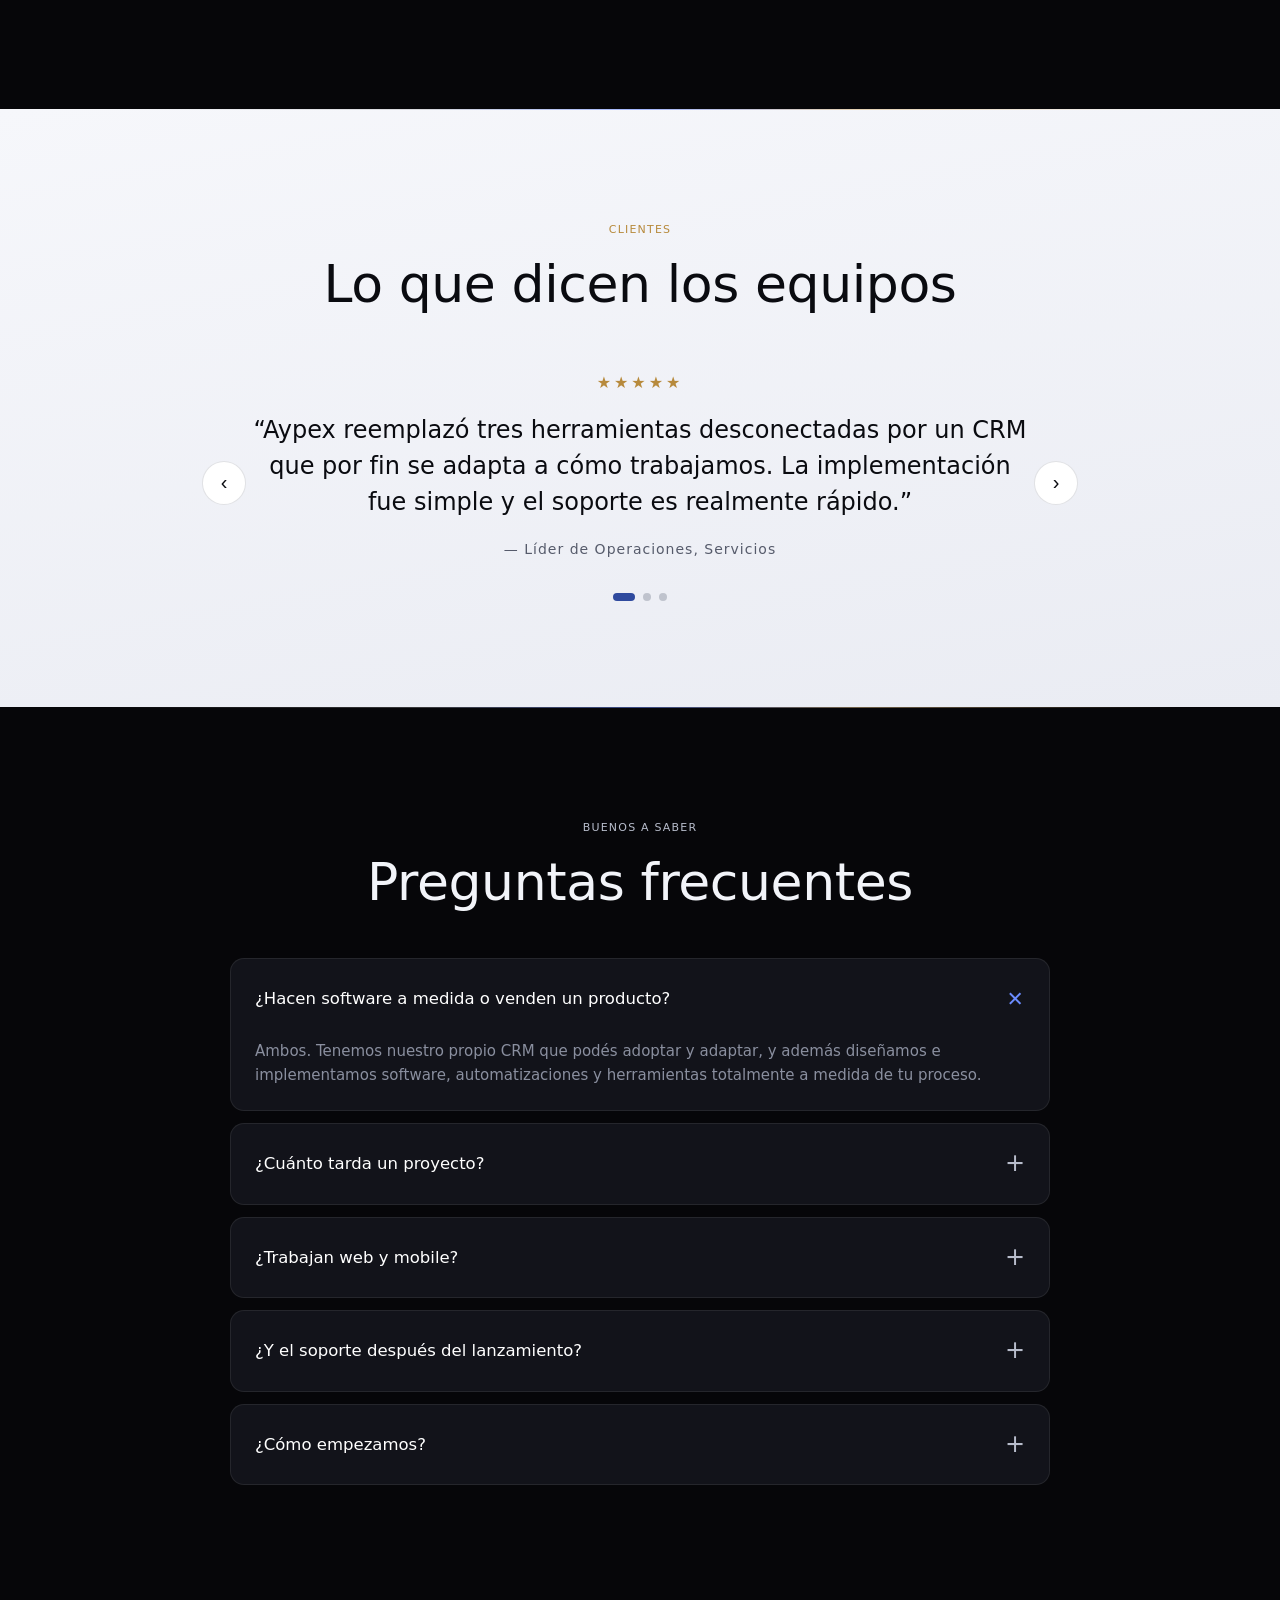
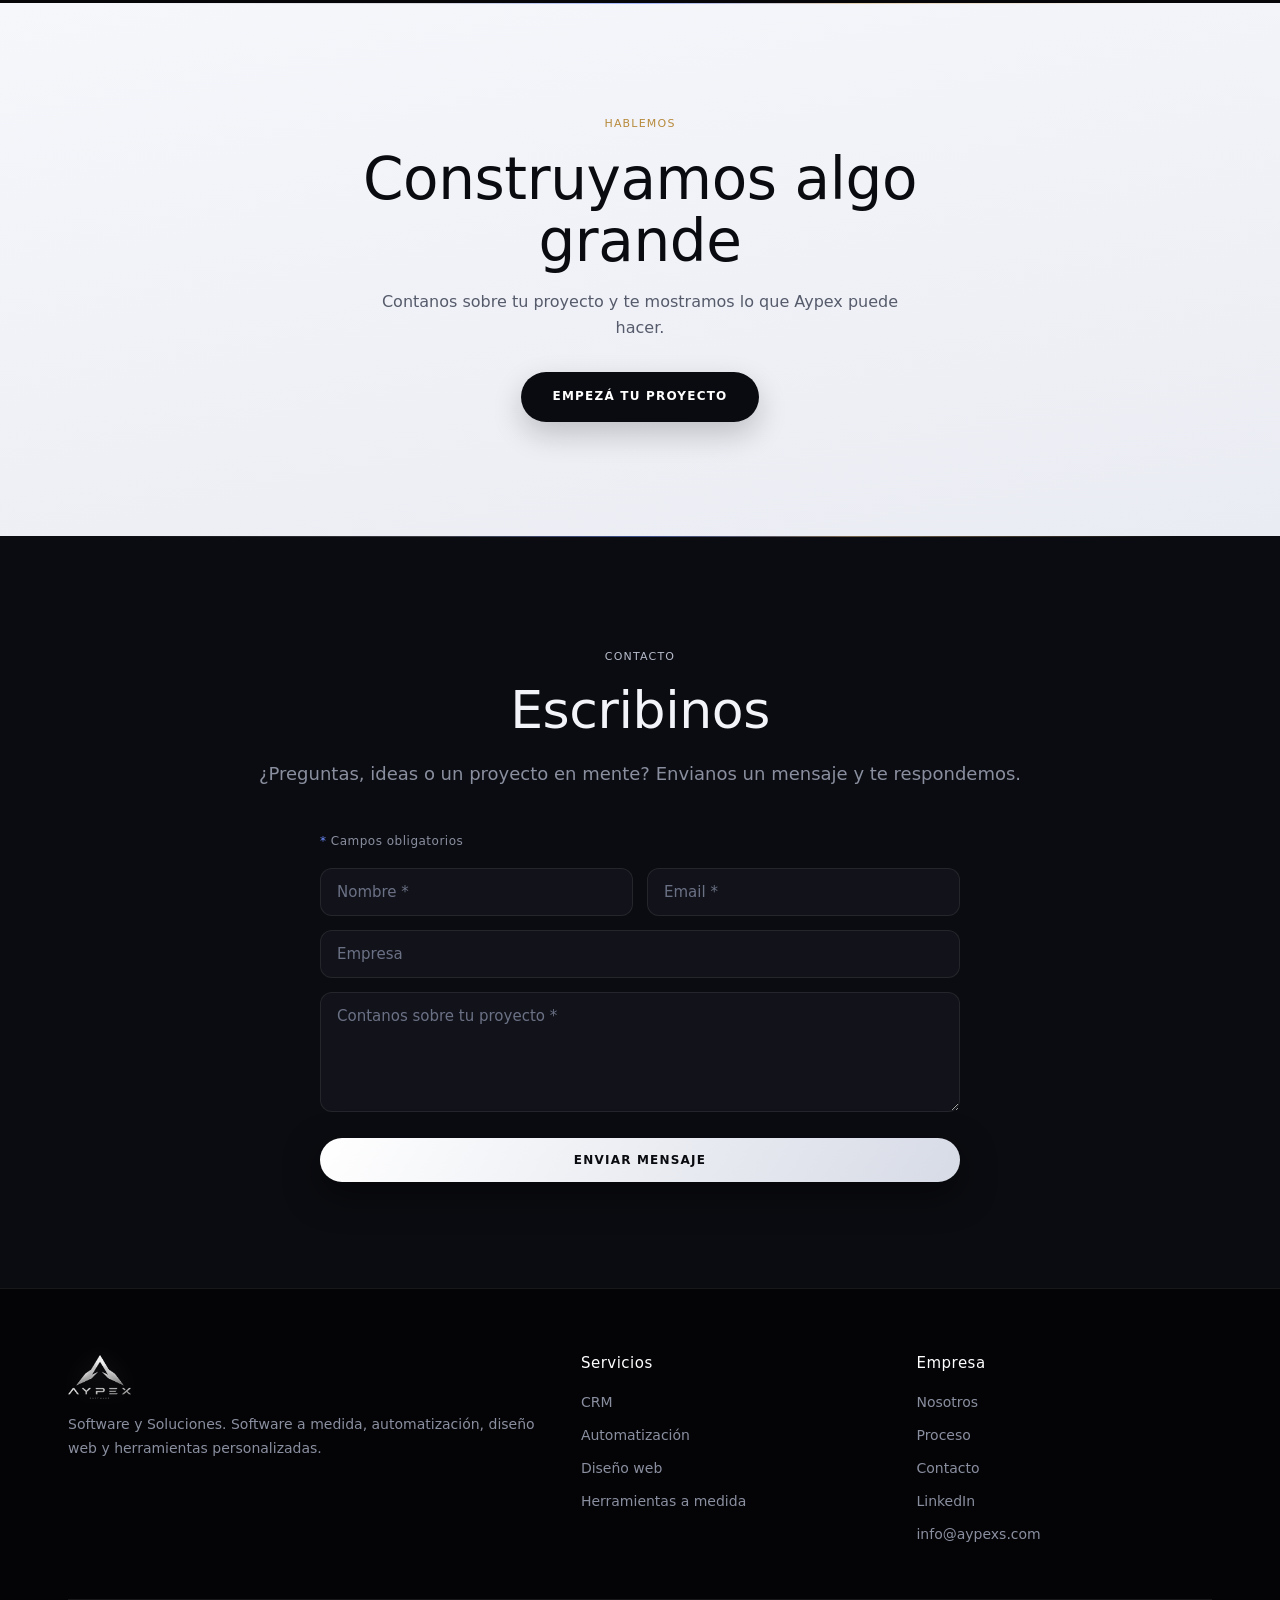
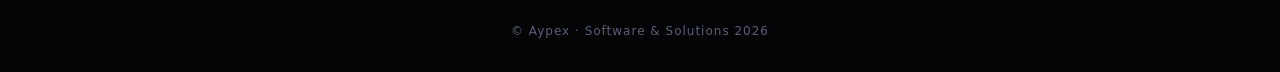
==== commit 30c970a3: "Español como idioma por defecto al ingresar - Default LANG 'en' -> 'es' (incluye html lang y fallbac" ====
--- a/index.html
+++ b/index.html
@@ -1,5 +1,5 @@
 <!DOCTYPE html>
-<html lang="en">
+<html lang="es">
 <head>
 <meta charset="utf-8">
 <meta name="viewport" content="width=device-width, initial-scale=1">
@@ -441,6 +441,6 @@
 
 <div class="scroll-fx" aria-hidden="true"></div>
 <div class="cursor-glow" aria-hidden="true"></div>
-<script src="js/main.js?v=17"></script>
+<script src="js/main.js?v=18"></script>
 </body>
 </html>
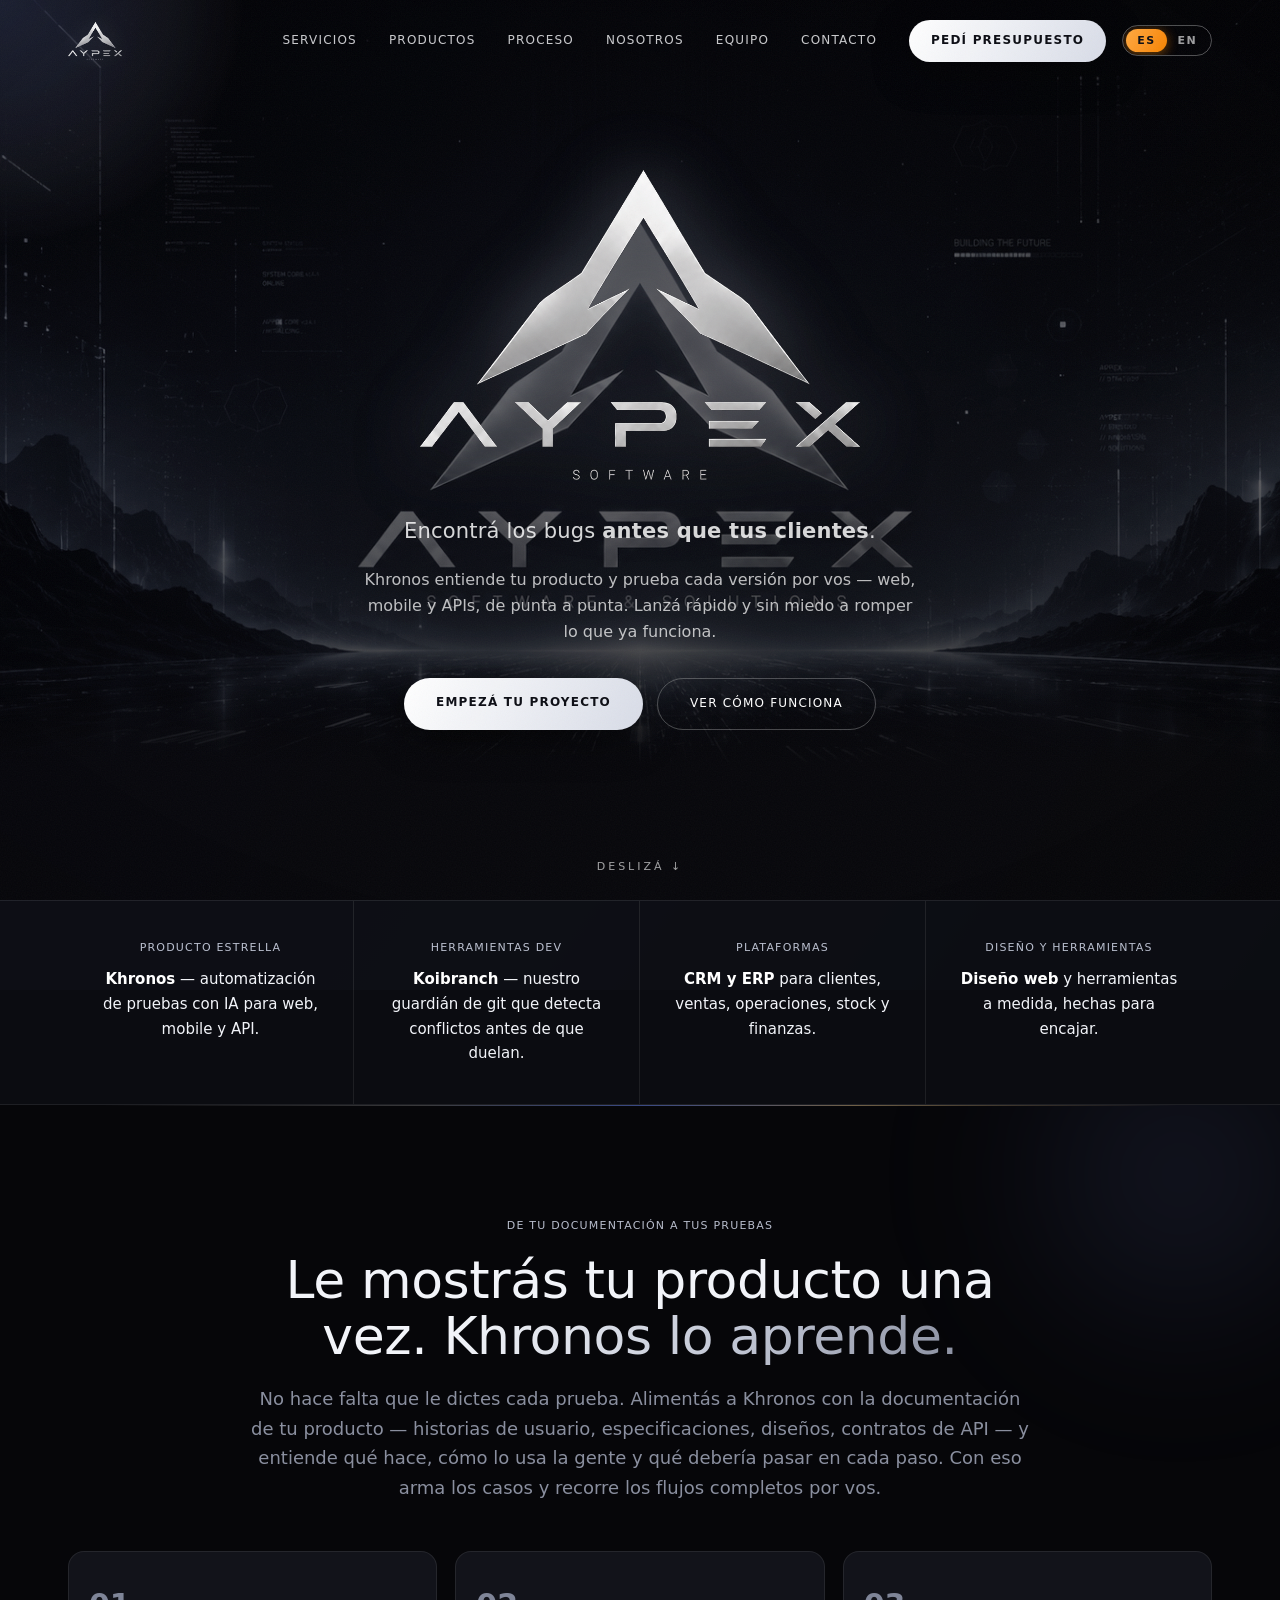
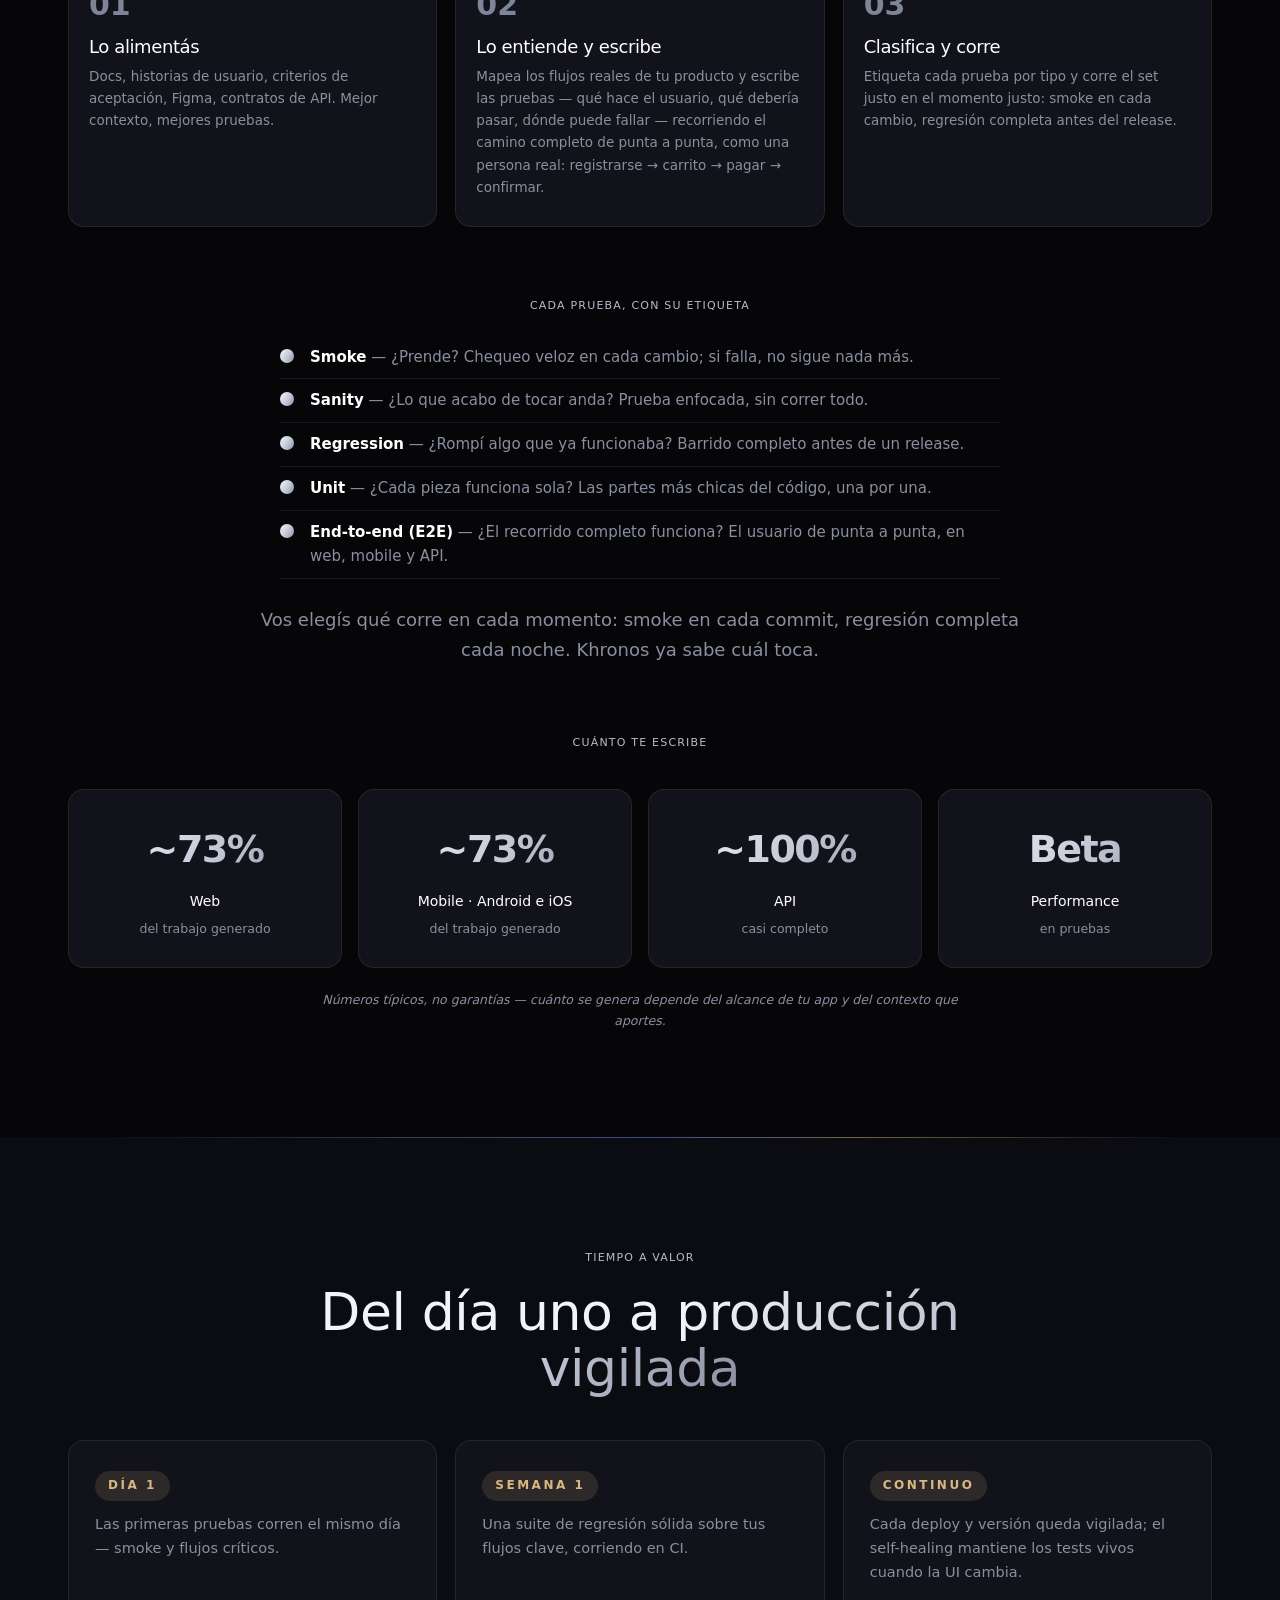
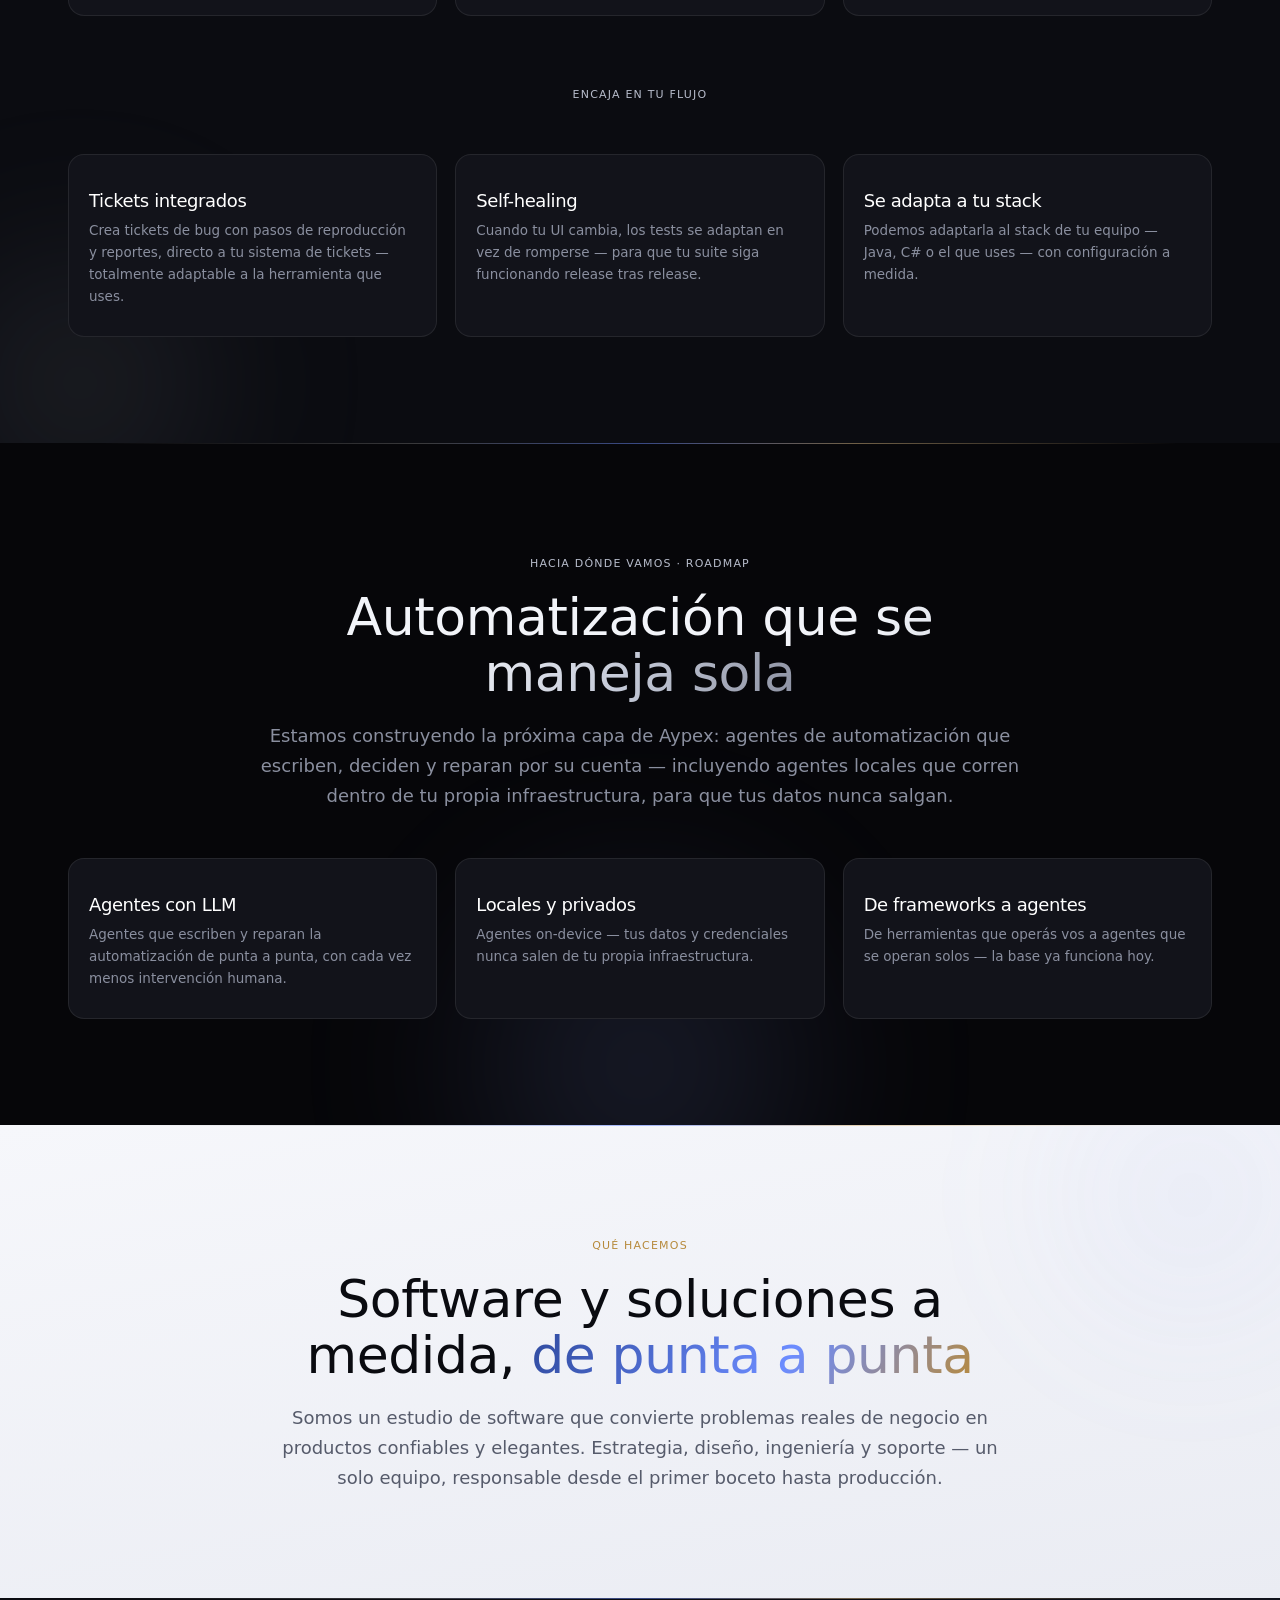
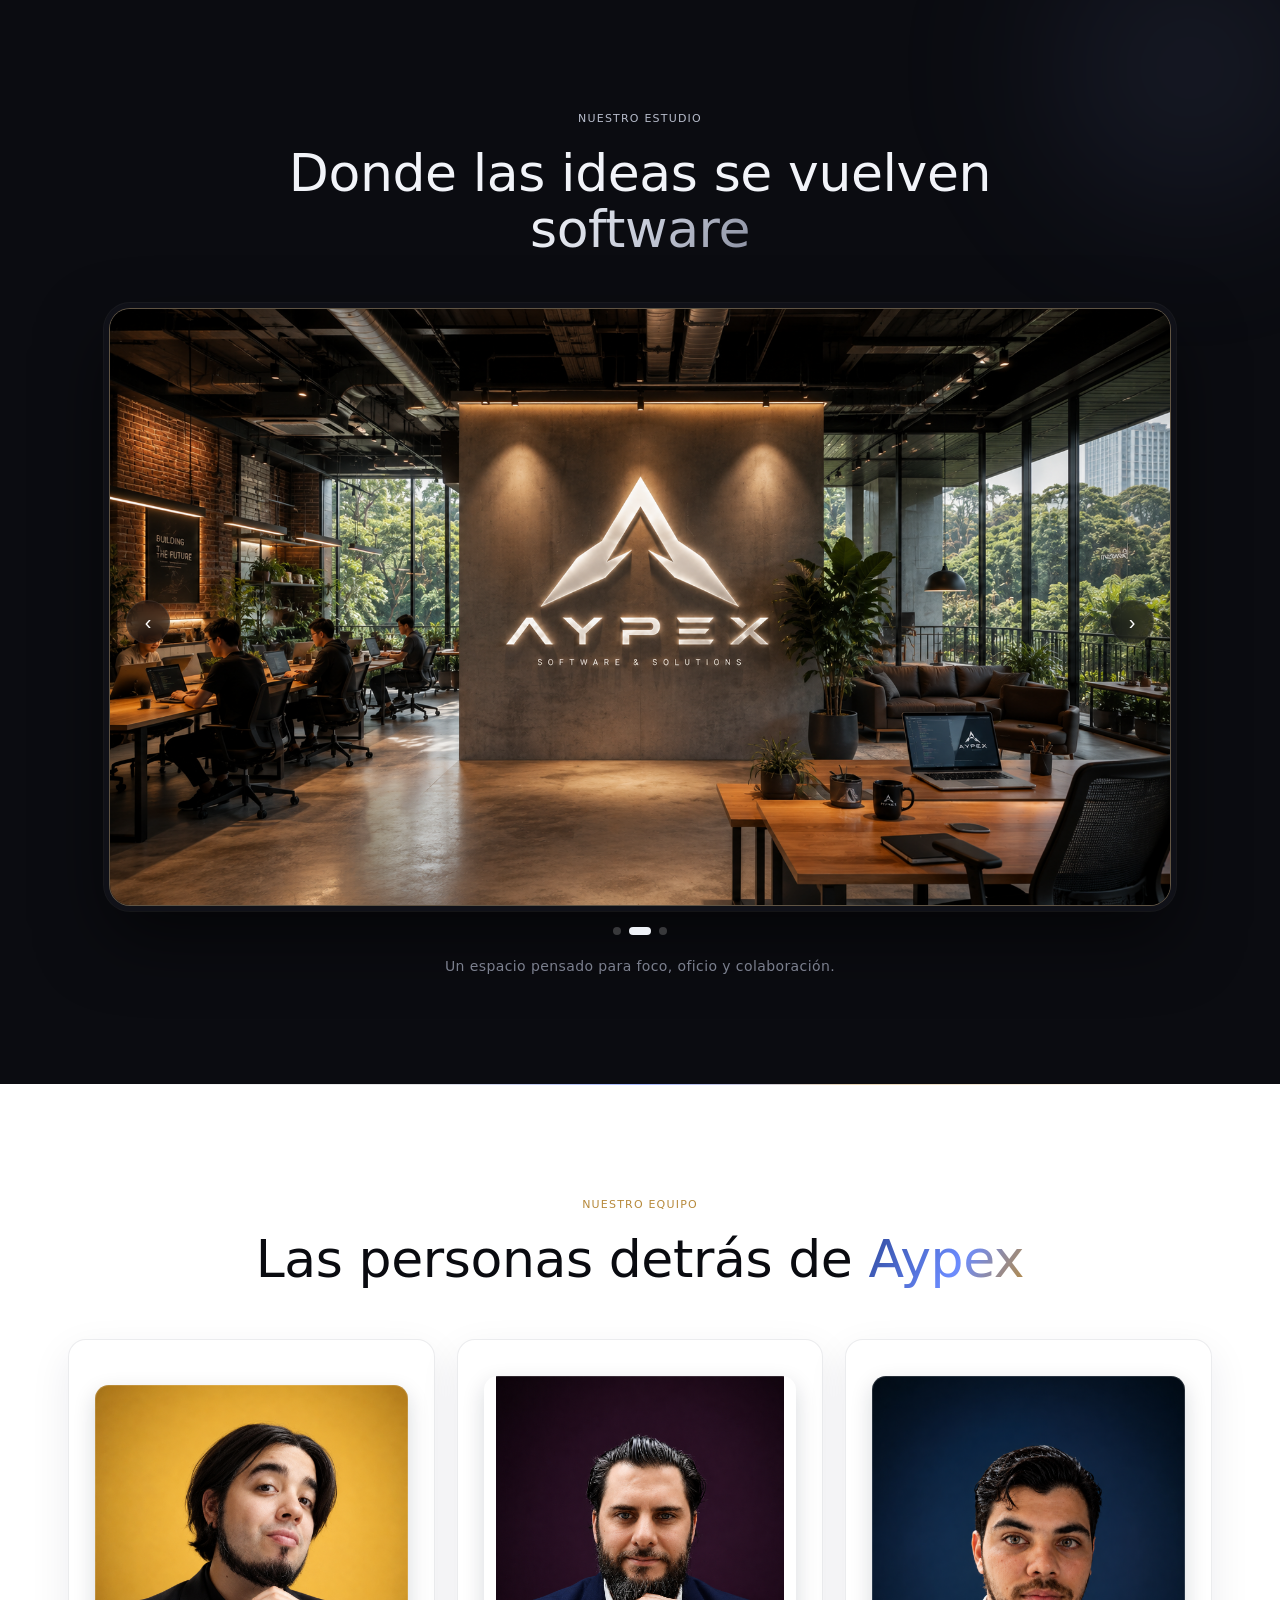
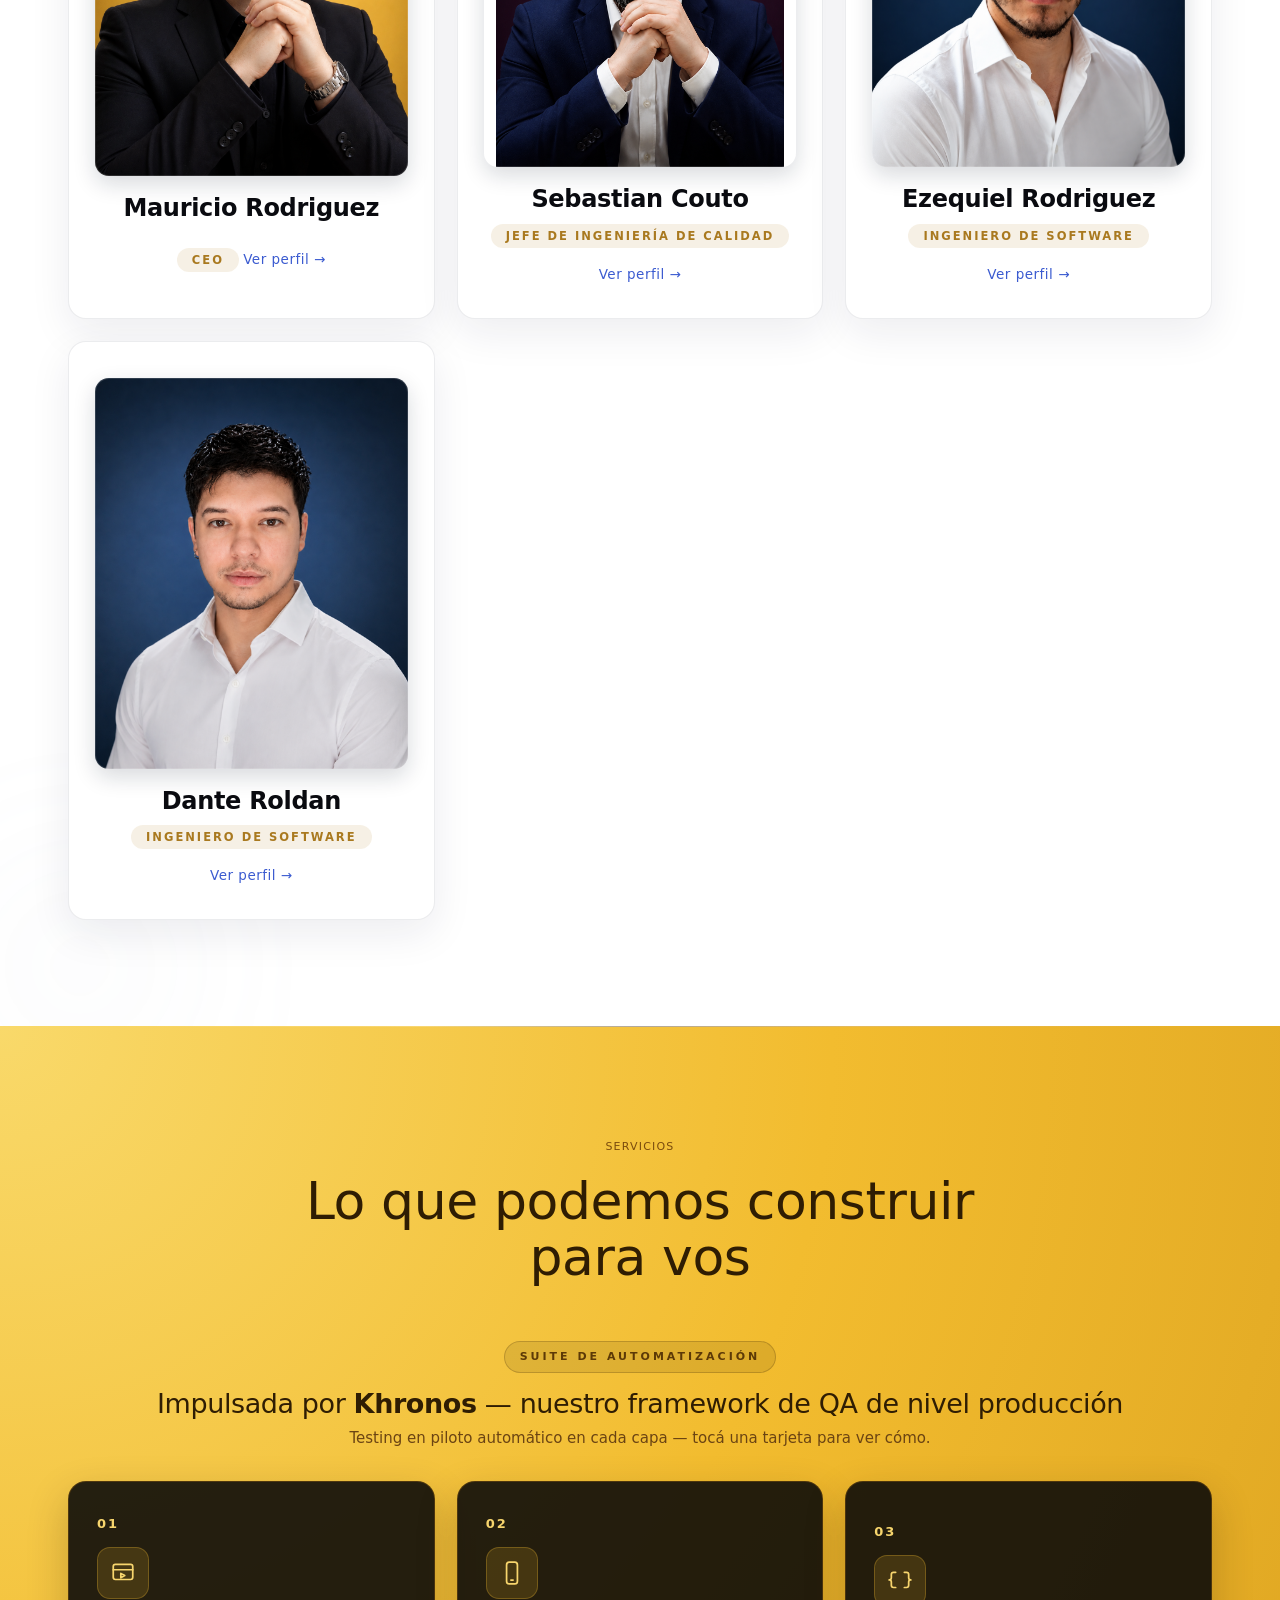
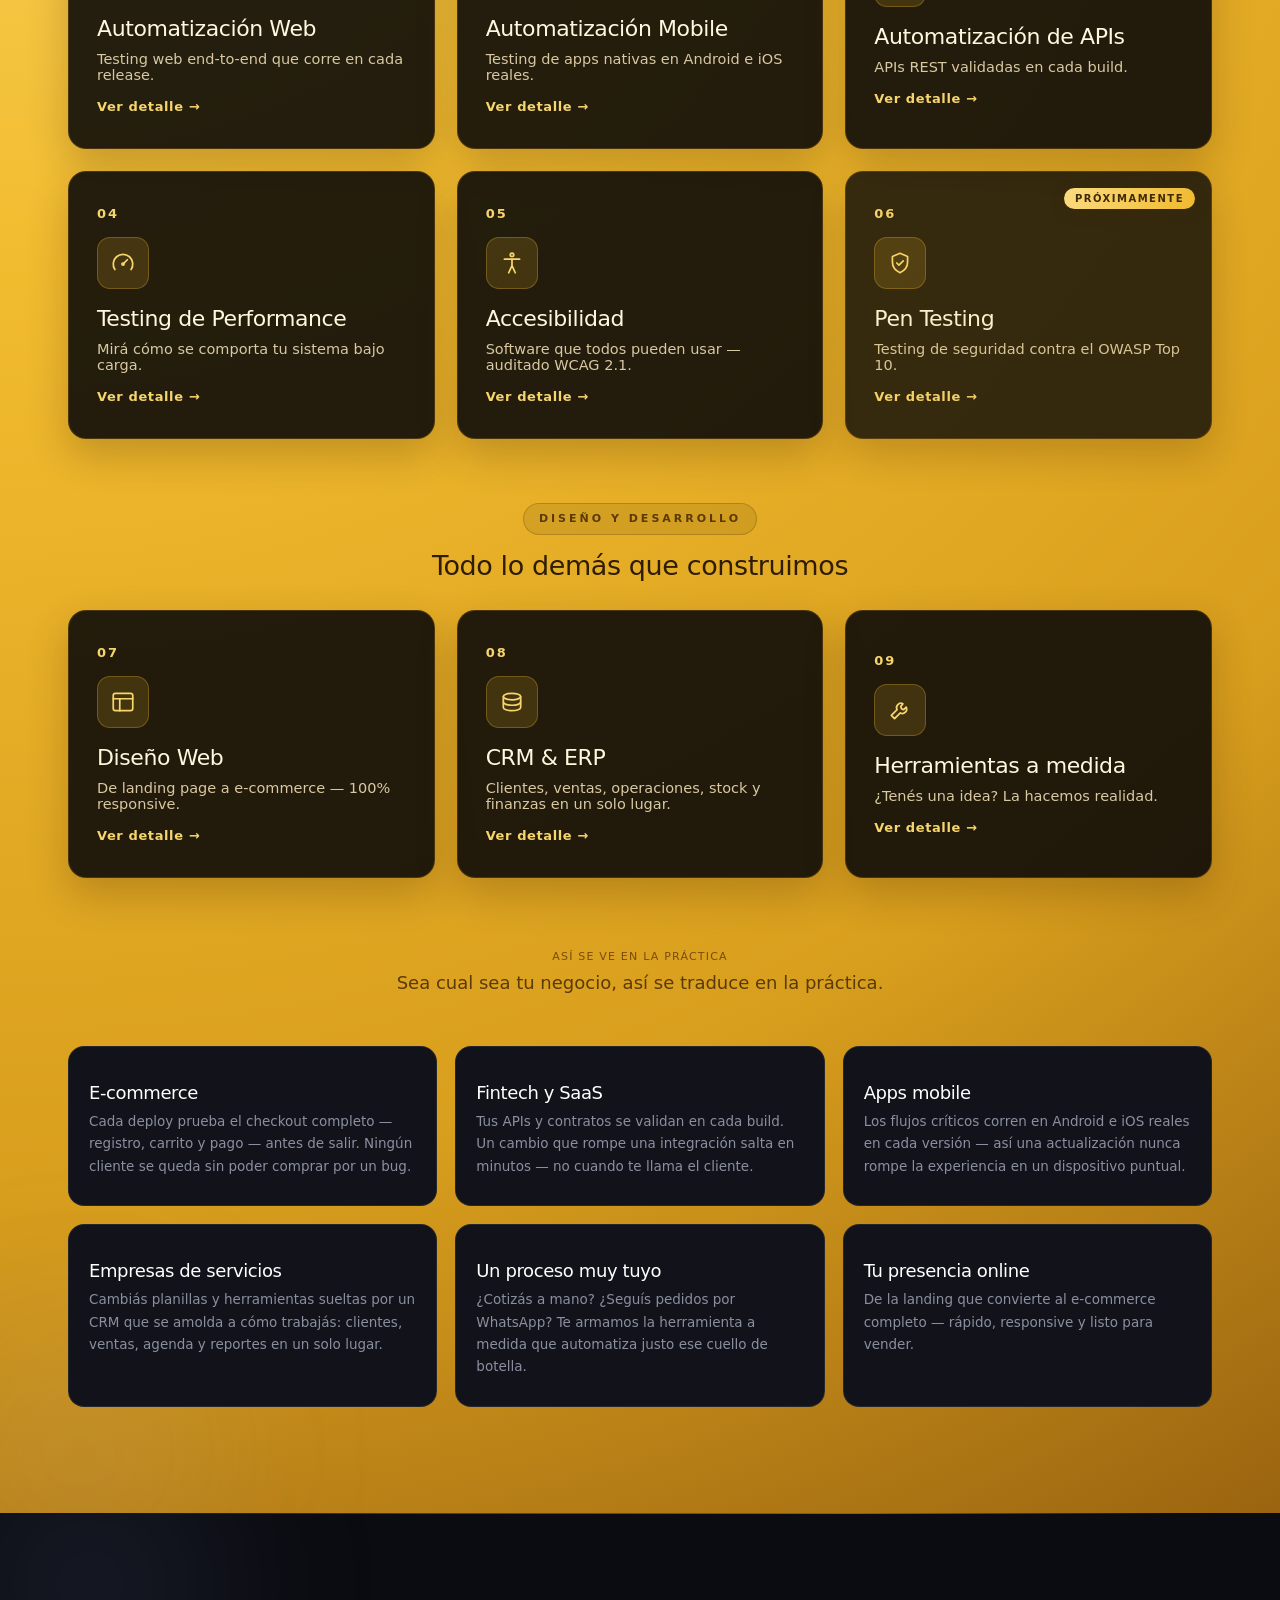
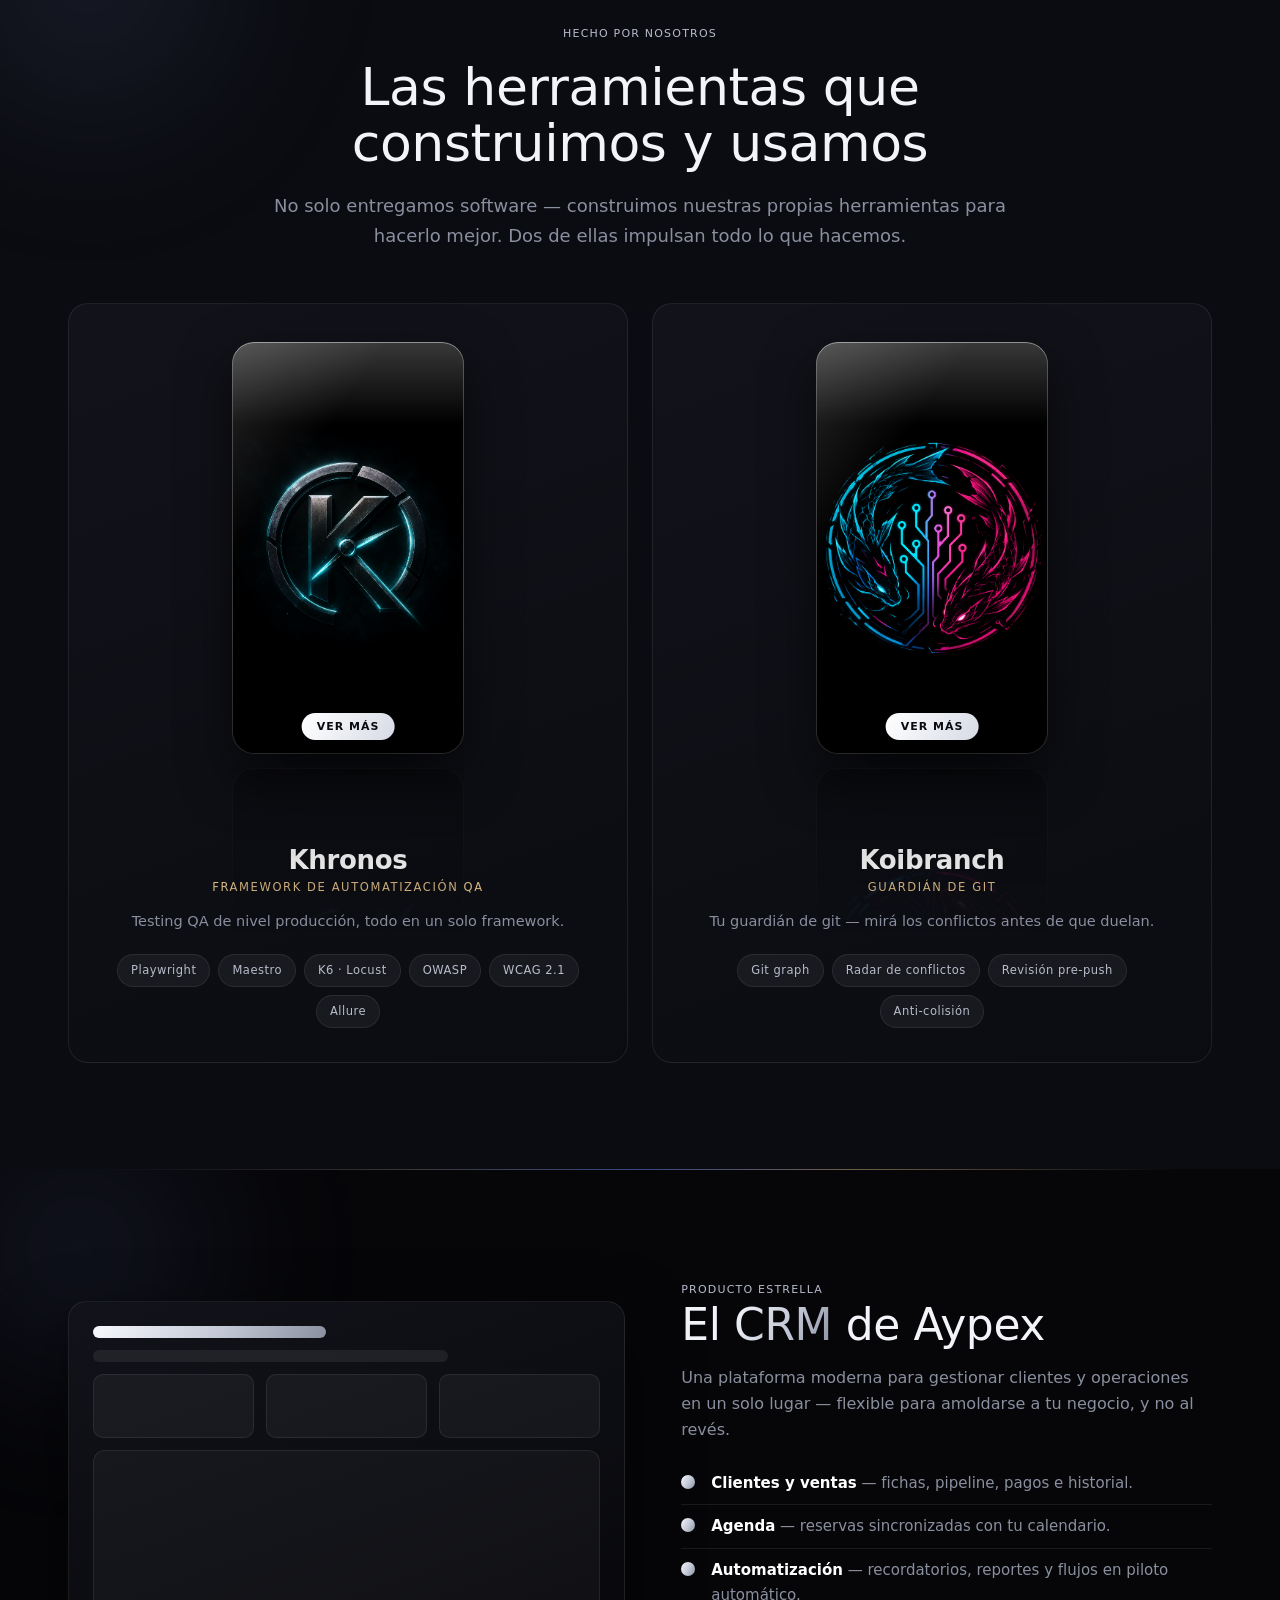
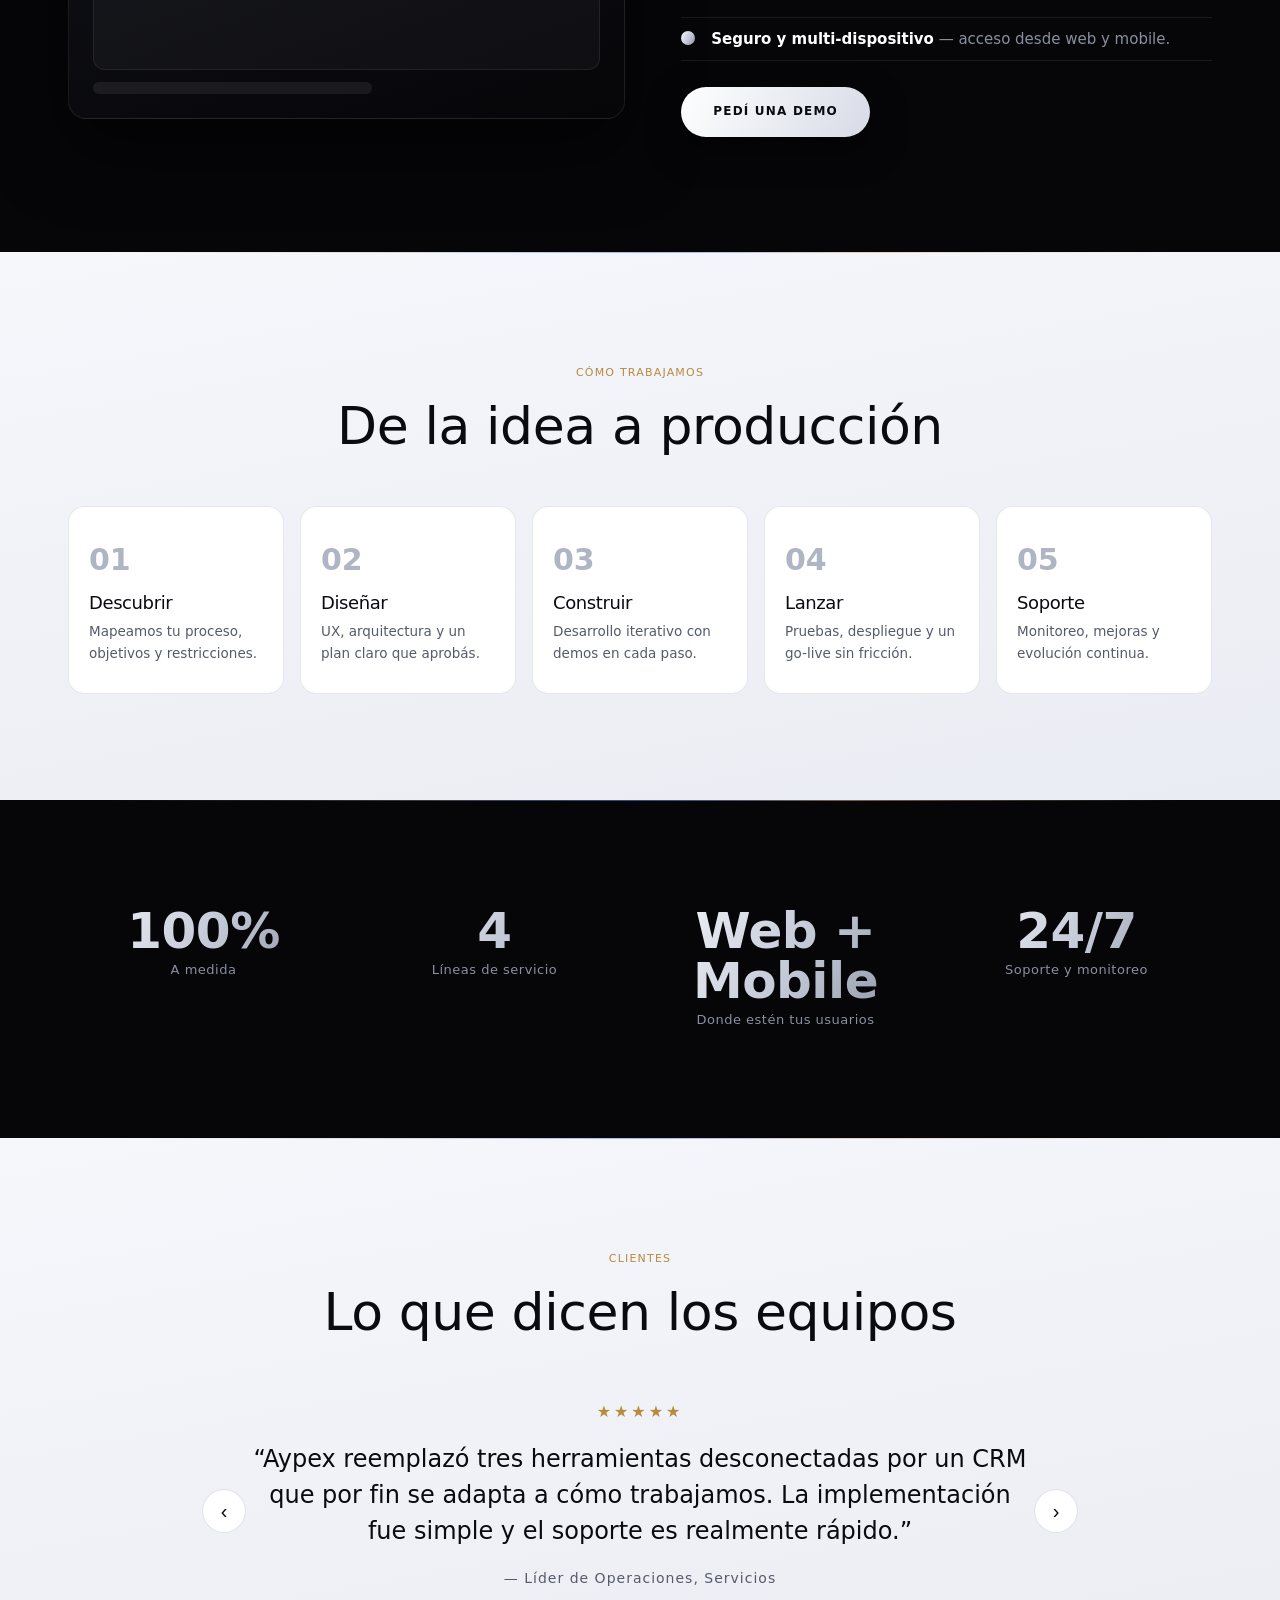
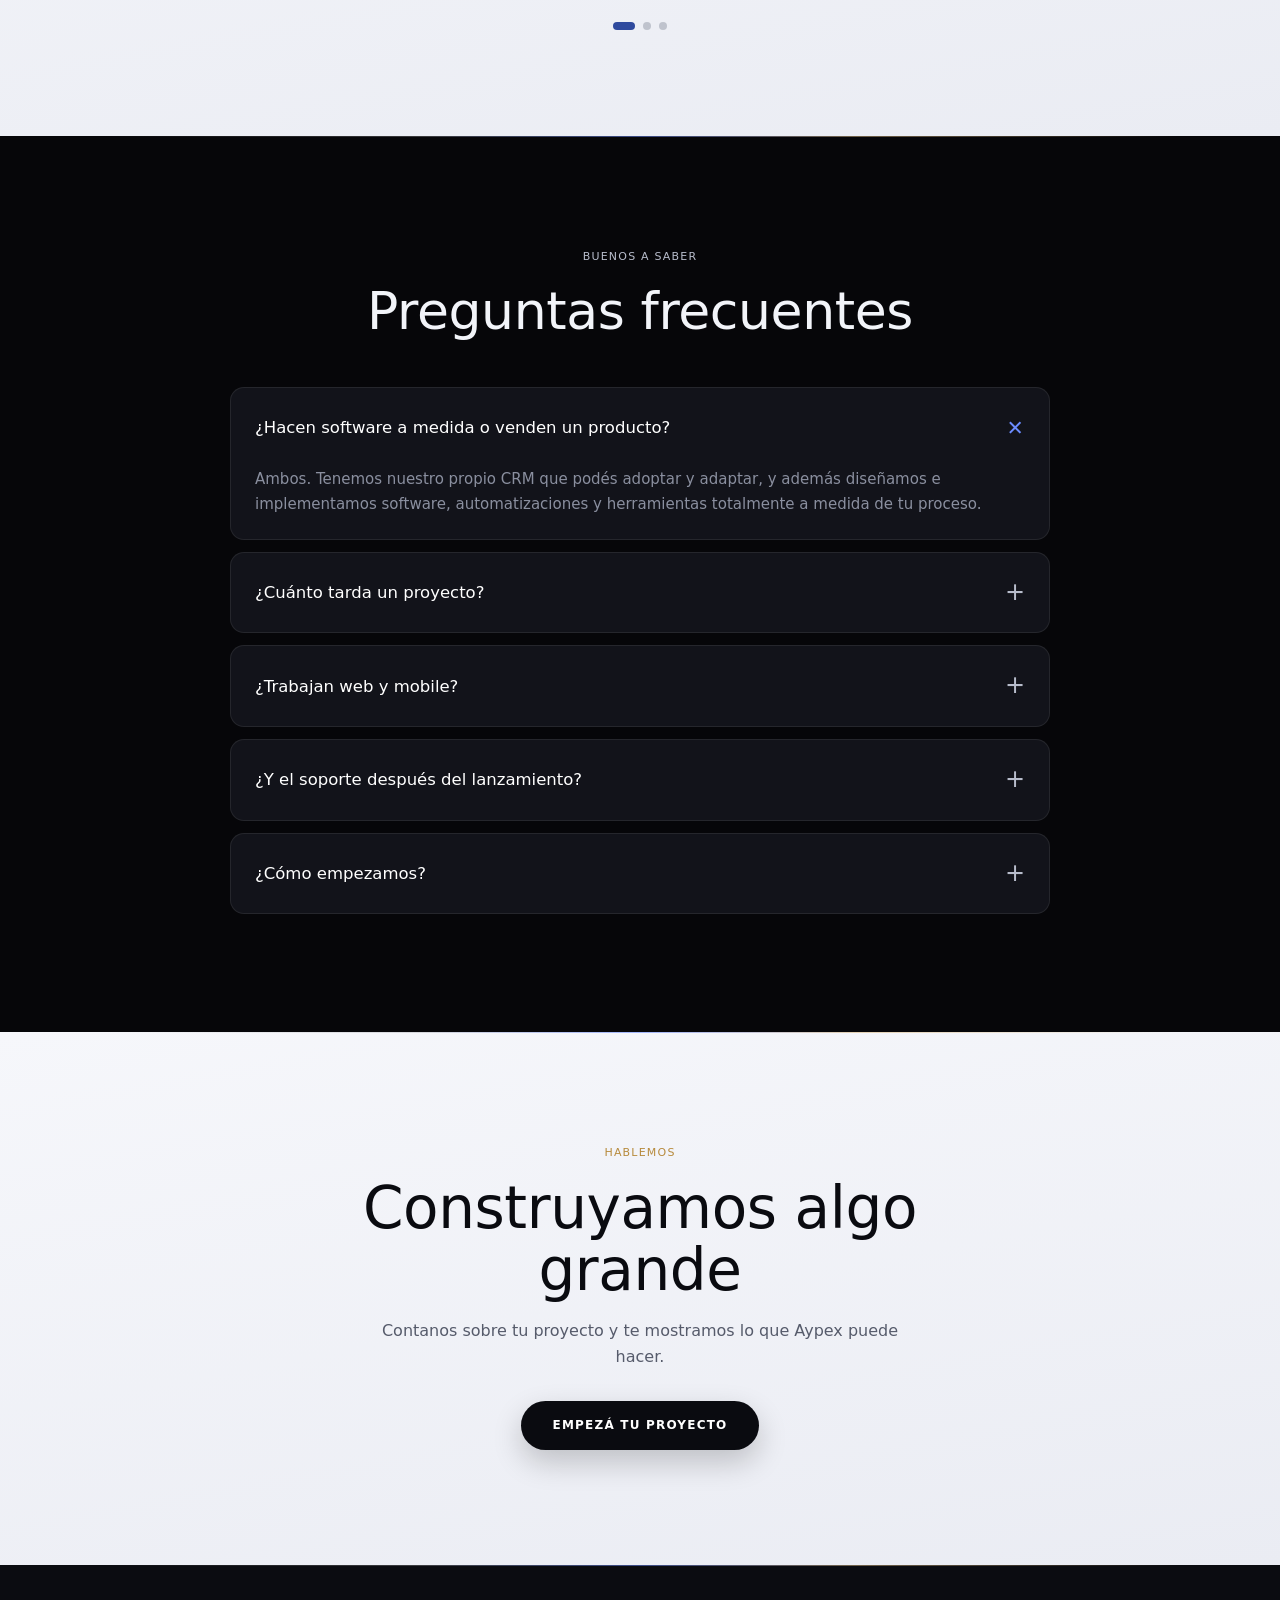
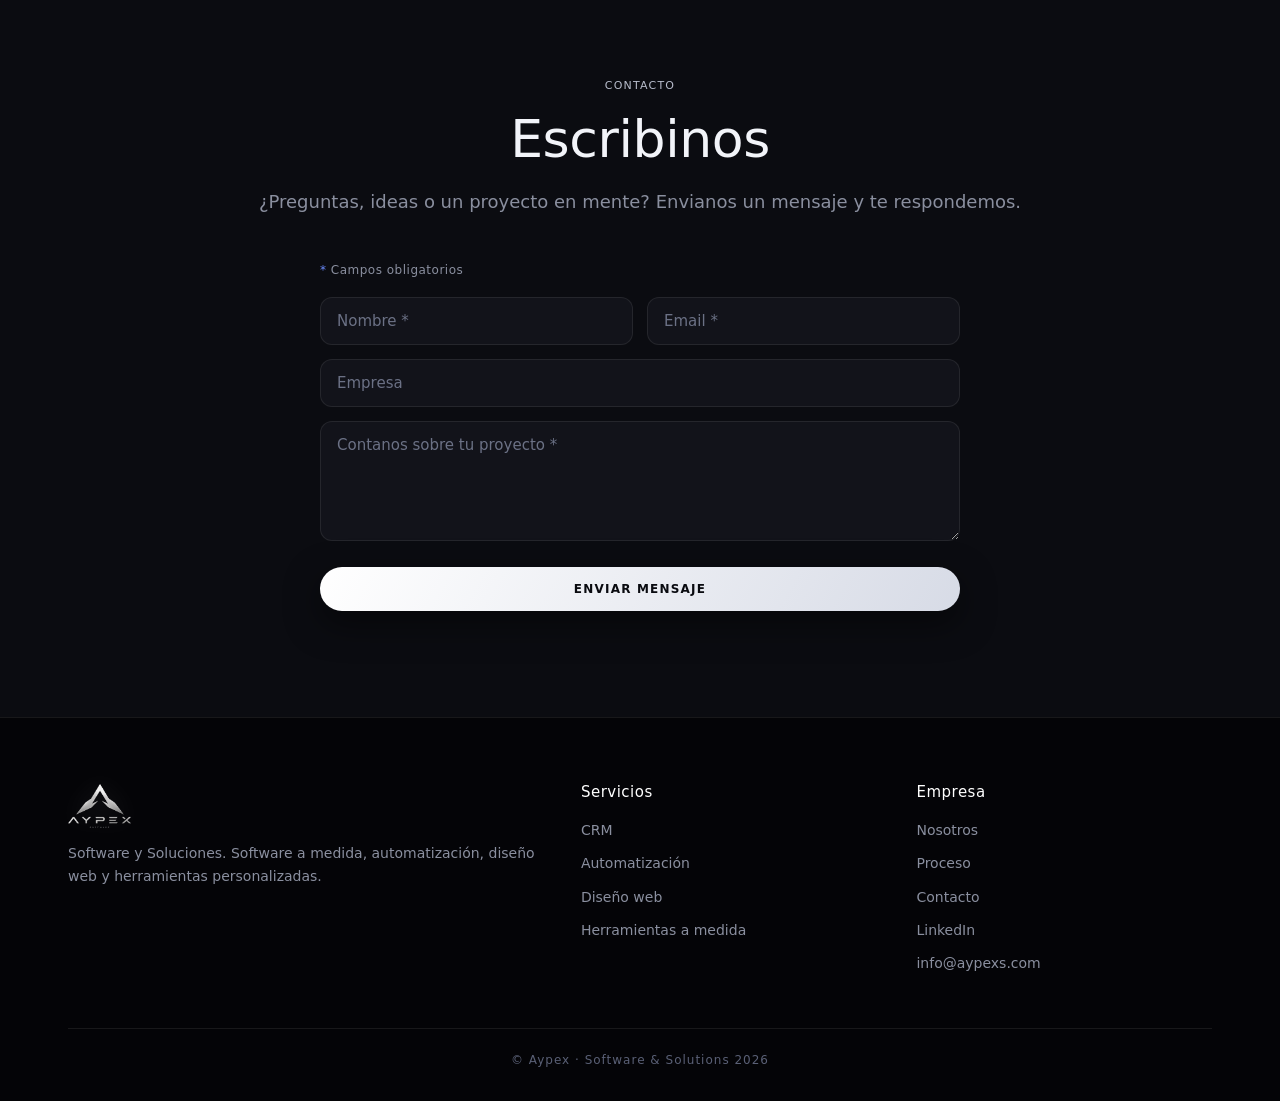
==== commit 698dceb7: "Copy: hero orientado a beneficio, sección Khronos y casos de uso en servicios - Hero: 'Encontrá los " ====
--- a/index.html
+++ b/index.html
@@ -12,7 +12,7 @@
 <link rel="preconnect" href="https://fonts.gstatic.com" crossorigin>
 <link href="https://fonts.googleapis.com/css2?family=Space+Grotesk:wght@400;500;600;700&family=Inter:wght@300;400;500;600&display=swap" rel="stylesheet">
 <link rel="icon" type="image/png" href="assets/logo-final.png">
-<link rel="stylesheet" href="css/styles.css?v=18">
+<link rel="stylesheet" href="css/styles.css?v=19">
 </head>
 <body>
 
@@ -49,8 +49,8 @@
   <div class="hero-in">
     <img class="hero-logo" src="assets/logo-final.png" alt="Aypex — Software & Solutions">
     <h1 class="visually-hidden">Aypex — Software &amp; Solutions</h1>
-    <p class="hero-tag" data-en="Feed it context — <b>AI builds your test suite</b>." data-es="Dale contexto — <b>la IA construye tu suite de pruebas</b>.">Feed it context — <b>AI builds your test suite</b>.</p>
-    <p class="hero-sub" data-en="~73% of web &amp; mobile, ~100% of your APIs — generated. You refine the rest." data-es="~73% de web y mobile, ~100% de tus APIs — generado. Vos refinás el resto.">~73% of web &amp; mobile, ~100% of your APIs — generated. You refine the rest.</p>
+    <p class="hero-tag" data-en="Catch bugs <b>before your customers do</b>." data-es="Encontrá los bugs <b>antes que tus clientes</b>.">Catch bugs <b>before your customers do</b>.</p>
+    <p class="hero-sub" data-en="Khronos understands your product and tests every release for you — web, mobile and APIs, end to end. Ship fast, without fear of breaking what already works." data-es="Khronos entiende tu producto y prueba cada versión por vos — web, mobile y APIs, de punta a punta. Lanzá rápido y sin miedo a romper lo que ya funciona.">Khronos understands your product and tests every release for you — web, mobile and APIs, end to end. Ship fast, without fear of breaking what already works.</p>
     <div class="hero-cta">
       <a class="btn solid" href="#contacto" data-en="Start your project" data-es="Empezá tu proyecto">Start your project</a>
       <a class="btn" href="#khronos" data-en="See how it works" data-es="Ver cómo funciona">See how it works</a>
@@ -74,15 +74,24 @@
   <span class="orb orb-c f1" style="width:440px;height:440px;top:-150px;right:-120px"></span>
   <div class="wrap">
     <div class="center">
-      <span class="eyebrow" data-en="Our engine" data-es="Nuestro motor">Our engine</span>
-      <h2 data-en="Feed it context. <span class='grad'>AI builds your test suite.</span>" data-es="Dale contexto. <span class='grad'>La IA construye tu suite de pruebas.</span>">Feed it context. <span class="grad">AI builds your test suite.</span></h2>
-      <p class="lead" data-en="Khronos is our production-grade automation platform. Give it context about your app and AI generates most of your test suite — across web, mobile and API. You refine the rest and ship with confidence." data-es="Khronos es nuestra plataforma de automatización de nivel producción. Dale contexto sobre tu app y la IA genera la mayor parte de tu suite de pruebas — en web, mobile y API. Vos refinás el resto y desplegás con confianza.">Khronos is our production-grade automation platform. Give it context about your app and AI generates most of your test suite — across web, mobile and API. You refine the rest and ship with confidence.</p>
+      <span class="eyebrow" data-en="From your docs to your tests" data-es="De tu documentación a tus pruebas">From your docs to your tests</span>
+      <h2 data-en="Show it your product once. <span class='grad'>Khronos learns it.</span>" data-es="Le mostrás tu producto una vez. <span class='grad'>Khronos lo aprende.</span>">Show it your product once. <span class="grad">Khronos learns it.</span></h2>
+      <p class="lead" data-en="You don't have to dictate every test. Feed Khronos your product's documentation — user stories, specs, designs, API contracts — and it understands what your product does, how people use it and what should happen at each step. From there it writes the cases and walks the full flows for you." data-es="No hace falta que le dictes cada prueba. Alimentás a Khronos con la documentación de tu producto — historias de usuario, especificaciones, diseños, contratos de API — y entiende qué hace, cómo lo usa la gente y qué debería pasar en cada paso. Con eso arma los casos y recorre los flujos completos por vos.">You don't have to dictate every test. Feed Khronos your product's documentation — user stories, specs, designs, API contracts — and it understands what your product does, how people use it and what should happen at each step. From there it writes the cases and walks the full flows for you.</p>
     </div>
     <div class="hiw">
-      <div class="step"><div class="s-n">01</div><h3 data-en="Connect" data-es="Conectá">Connect</h3><p data-en="Give Khronos context and access to your app." data-es="Dale a Khronos contexto y acceso a tu app.">Give Khronos context and access to your app.</p></div>
-      <div class="step"><div class="s-n">02</div><h3 data-en="Generate" data-es="Genera">Generate</h3><p data-en="AI builds your test suite for you." data-es="La IA construye tu suite de pruebas por vos.">AI builds your test suite for you.</p></div>
-      <div class="step"><div class="s-n">03</div><h3 data-en="Refine &amp; run" data-es="Refinás y corrés">Refine &amp; run</h3><p data-en="You refine the last mile and run it — across web, mobile, API and performance." data-es="Ajustás el tramo final y lo corrés — en web, mobile, API y performance.">You refine the last mile and run it — across web, mobile, API and performance.</p></div>
-    </div>
+      <div class="step"><div class="s-n">01</div><h3 data-en="You feed it" data-es="Lo alimentás">You feed it</h3><p data-en="Docs, user stories, acceptance criteria, Figma, API contracts. The better the context, the better the tests." data-es="Docs, historias de usuario, criterios de aceptación, Figma, contratos de API. Mejor contexto, mejores pruebas.">Docs, user stories, acceptance criteria, Figma, API contracts. The better the context, the better the tests.</p></div>
+      <div class="step"><div class="s-n">02</div><h3 data-en="It understands &amp; writes" data-es="Lo entiende y escribe">It understands &amp; writes</h3><p data-en="It maps your product's real flows and writes the tests — what the user does, what should happen, where it can break — walking the full journey end to end, like a real person: sign up → cart → pay → confirm." data-es="Mapea los flujos reales de tu producto y escribe las pruebas — qué hace el usuario, qué debería pasar, dónde puede fallar — recorriendo el camino completo de punta a punta, como una persona real: registrarse → carrito → pagar → confirmar.">It maps your product's real flows and writes the tests — what the user does, what should happen, where it can break — walking the full journey end to end, like a real person: sign up → cart → pay → confirm.</p></div>
+      <div class="step"><div class="s-n">03</div><h3 data-en="It tags &amp; runs" data-es="Clasifica y corre">It tags &amp; runs</h3><p data-en="It labels every test by type and runs the right set at the right time: smoke on every change, full regression before a release." data-es="Etiqueta cada prueba por tipo y corre el set justo en el momento justo: smoke en cada cambio, regresión completa antes del release.">It labels every test by type and runs the right set at the right time: smoke on every change, full regression before a release.</p></div>
+    </div>
+    <div class="center cov-head"><span class="eyebrow" data-en="Every test, tagged" data-es="Cada prueba, con su etiqueta">Every test, tagged</span></div>
+    <ul class="flist" style="max-width:720px;margin-left:auto;margin-right:auto;">
+      <li data-en="<b>Smoke</b> — Does it turn on? A quick check on every change; if it fails, nothing else runs." data-es="<b>Smoke</b> — ¿Prende? Chequeo veloz en cada cambio; si falla, no sigue nada más."><b>Smoke</b> — Does it turn on? A quick check on every change; if it fails, nothing else runs.</li>
+      <li data-en="<b>Sanity</b> — Does the thing I just touched work? A focused check, without running everything." data-es="<b>Sanity</b> — ¿Lo que acabo de tocar anda? Prueba enfocada, sin correr todo."><b>Sanity</b> — Does the thing I just touched work? A focused check, without running everything.</li>
+      <li data-en="<b>Regression</b> — Did I break something that already worked? A full sweep before a release." data-es="<b>Regression</b> — ¿Rompí algo que ya funcionaba? Barrido completo antes de un release."><b>Regression</b> — Did I break something that already worked? A full sweep before a release.</li>
+      <li data-en="<b>Unit</b> — Does each piece work on its own? The smallest parts of the code, one by one." data-es="<b>Unit</b> — ¿Cada pieza funciona sola? Las partes más chicas del código, una por una."><b>Unit</b> — Does each piece work on its own? The smallest parts of the code, one by one.</li>
+      <li data-en="<b>End-to-end (E2E)</b> — Does the whole journey work? The user from start to finish, across web, mobile and API." data-es="<b>End-to-end (E2E)</b> — ¿El recorrido completo funciona? El usuario de punta a punta, en web, mobile y API."><b>End-to-end (E2E)</b> — Does the whole journey work? The user from start to finish, across web, mobile and API.</li>
+    </ul>
+    <div class="center" style="margin-top:22px"><p class="lead" data-en="You choose what runs when: smoke on every commit, full regression every night. Khronos already knows which one's due." data-es="Vos elegís qué corre en cada momento: smoke en cada commit, regresión completa cada noche. Khronos ya sabe cuál toca.">You choose what runs when: smoke on every commit, full regression every night. Khronos already knows which one's due.</p></div>
     <div class="center cov-head"><span class="eyebrow" data-en="How much it writes for you" data-es="Cuánto te escribe">How much it writes for you</span></div>
     <div class="cov">
       <div class="cov-item"><b>~73%</b><span class="cov-l" data-en="Web" data-es="Web">Web</span><span class="cov-n" data-en="of the work generated" data-es="del trabajo generado">of the work generated</span></div>
@@ -223,6 +232,20 @@
       <button class="ccard svc" type="button" onclick="openService('crm')"><div class="num">08</div><div class="c-ico"><svg viewBox="0 0 24 24"><path d="M4 7c0-1.7 3.6-3 8-3s8 1.3 8 3-3.6 3-8 3-8-1.3-8-3Z"/><path d="M4 7v5c0 1.7 3.6 3 8 3s8-1.3 8-3V7"/><path d="M4 12v5c0 1.7 3.6 3 8 3s8-1.3 8-3v-5"/></svg></div><h3 data-en="CRM &amp; ERP" data-es="CRM &amp; ERP">CRM &amp; ERP</h3><p data-en="Clients, sales, operations, inventory &amp; finance in one place." data-es="Clientes, ventas, operaciones, stock y finanzas en un solo lugar.">Clients, sales, operations, inventory &amp; finance in one place.</p><span class="svc-more" data-en="View details →" data-es="Ver detalle →">View details →</span></button>
       <button class="ccard svc l" type="button" onclick="openService('custom')"><div class="num">09</div><div class="c-ico"><svg viewBox="0 0 24 24"><path d="M14.7 6.3a4 4 0 0 0-5.4 5.4L4 17l3 3 5.3-5.3a4 4 0 0 0 5.4-5.4l-2.3 2.3-2-.7-.7-2 2-2.6Z"/></svg></div><h3 data-en="Custom Tools" data-es="Herramientas a medida">Custom Tools</h3><p data-en="Have an idea? We can make it true." data-es="¿Tenés una idea? La hacemos realidad.">Have an idea? We can make it true.</p><span class="svc-more" data-en="View details →" data-es="Ver detalle →">View details →</span></button>
     </div>
+
+    <!-- How it plays out / use cases -->
+    <div class="center cov-head">
+      <span class="eyebrow" data-en="How it plays out" data-es="Así se ve en la práctica">How it plays out</span>
+      <p class="lead" data-en="Whatever your business, here's what it looks like in practice." data-es="Sea cual sea tu negocio, así se traduce en la práctica.">Whatever your business, here's what it looks like in practice.</p>
+    </div>
+    <div class="hiw">
+      <div class="step"><h3 data-en="E-commerce" data-es="E-commerce">E-commerce</h3><p data-en="Every deploy tests the full checkout — sign-up, cart, payment — before it ships. No customer is ever left unable to buy because of a bug." data-es="Cada deploy prueba el checkout completo — registro, carrito y pago — antes de salir. Ningún cliente se queda sin poder comprar por un bug.">Every deploy tests the full checkout — sign-up, cart, payment — before it ships. No customer is ever left unable to buy because of a bug.</p></div>
+      <div class="step"><h3 data-en="Fintech &amp; SaaS" data-es="Fintech y SaaS">Fintech &amp; SaaS</h3><p data-en="Your APIs and contracts are validated on every build. A change that breaks an integration shows up in minutes — not when a client calls." data-es="Tus APIs y contratos se validan en cada build. Un cambio que rompe una integración salta en minutos — no cuando te llama el cliente.">Your APIs and contracts are validated on every build. A change that breaks an integration shows up in minutes — not when a client calls.</p></div>
+      <div class="step"><h3 data-en="Mobile apps" data-es="Apps mobile">Mobile apps</h3><p data-en="Critical flows run on real Android and iOS every release — so an update never breaks the experience on one specific device." data-es="Los flujos críticos corren en Android e iOS reales en cada versión — así una actualización nunca rompe la experiencia en un dispositivo puntual.">Critical flows run on real Android and iOS every release — so an update never breaks the experience on one specific device.</p></div>
+      <div class="step"><h3 data-en="Service businesses" data-es="Empresas de servicios">Service businesses</h3><p data-en="Swap scattered spreadsheets and tools for one CRM that molds to how you work: clients, sales, scheduling and reports in one place." data-es="Cambiás planillas y herramientas sueltas por un CRM que se amolda a cómo trabajás: clientes, ventas, agenda y reportes en un solo lugar.">Swap scattered spreadsheets and tools for one CRM that molds to how you work: clients, sales, scheduling and reports in one place.</p></div>
+      <div class="step"><h3 data-en="A process that's all yours" data-es="Un proceso muy tuyo">A process that's all yours</h3><p data-en="Quoting by hand? Tracking orders over WhatsApp? We build the tailor-made tool that automates exactly that bottleneck." data-es="¿Cotizás a mano? ¿Seguís pedidos por WhatsApp? Te armamos la herramienta a medida que automatiza justo ese cuello de botella.">Quoting by hand? Tracking orders over WhatsApp? We build the tailor-made tool that automates exactly that bottleneck.</p></div>
+      <div class="step"><h3 data-en="Your online presence" data-es="Tu presencia online">Your online presence</h3><p data-en="From a landing page that converts to a full e-commerce — fast, responsive and ready to sell." data-es="De la landing que convierte al e-commerce completo — rápido, responsive y listo para vender.">From a landing page that converts to a full e-commerce — fast, responsive and ready to sell.</p></div>
+    </div>
   </div>
 </section>
 
--- a/css/styles.css
+++ b/css/styles.css
@@ -136,6 +136,7 @@
 section#servicios{background:radial-gradient(circle at top left,#f9d96a 0%,#f2bc2f 34%,#d89e1d 72%,#9a6410 100%);color:#2f1d03;}
 section#servicios .center h2{color:#2f1d03;}
 section#servicios .eyebrow{color:#7a4b0d;}
+section#servicios .center p.lead{color:#5a3a08;}
 section#servicios .ccard{position:relative;background:rgba(7,7,8,.88);border:1px solid rgba(154,100,16,.35);border-radius:18px;padding:34px 28px;overflow:hidden;transition:transform .45s cubic-bezier(.22,.61,.36,1),box-shadow .45s ease,border-color .45s ease;box-shadow:0 16px 40px rgba(56,28,0,.24);}
 section#servicios .ccard::before{content:'';position:absolute;inset:0;border-radius:inherit;padding:1px;background:linear-gradient(90deg,#f2bc2f,#ffe28d 45%,#d89e1d);-webkit-mask:linear-gradient(#000 0 0) content-box,linear-gradient(#000 0 0);-webkit-mask-composite:xor;mask-composite:exclude;opacity:0;transition:opacity .45s;pointer-events:none;}
 section#servicios .ccard:hover{transform:translateY(-7px);box-shadow:0 30px 64px rgba(56,28,0,.34);border-color:rgba(255,226,141,.6);} 
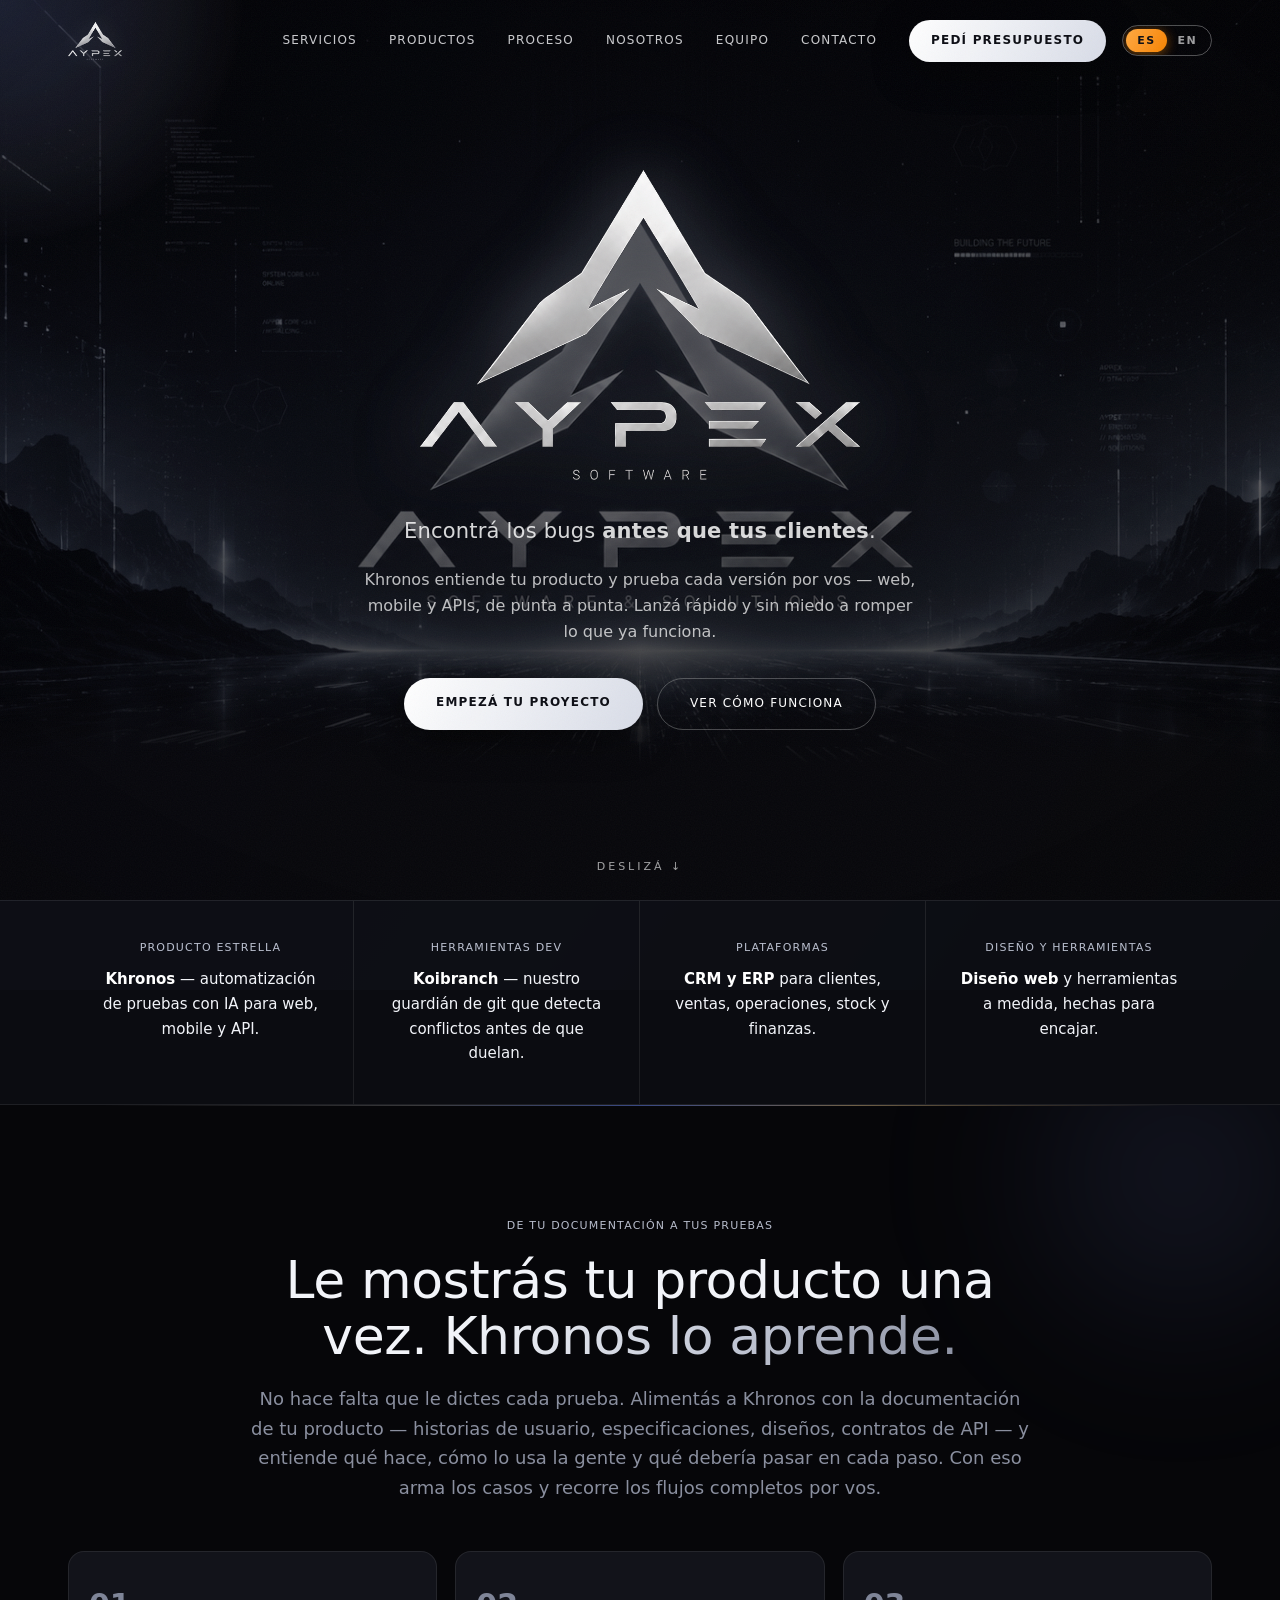
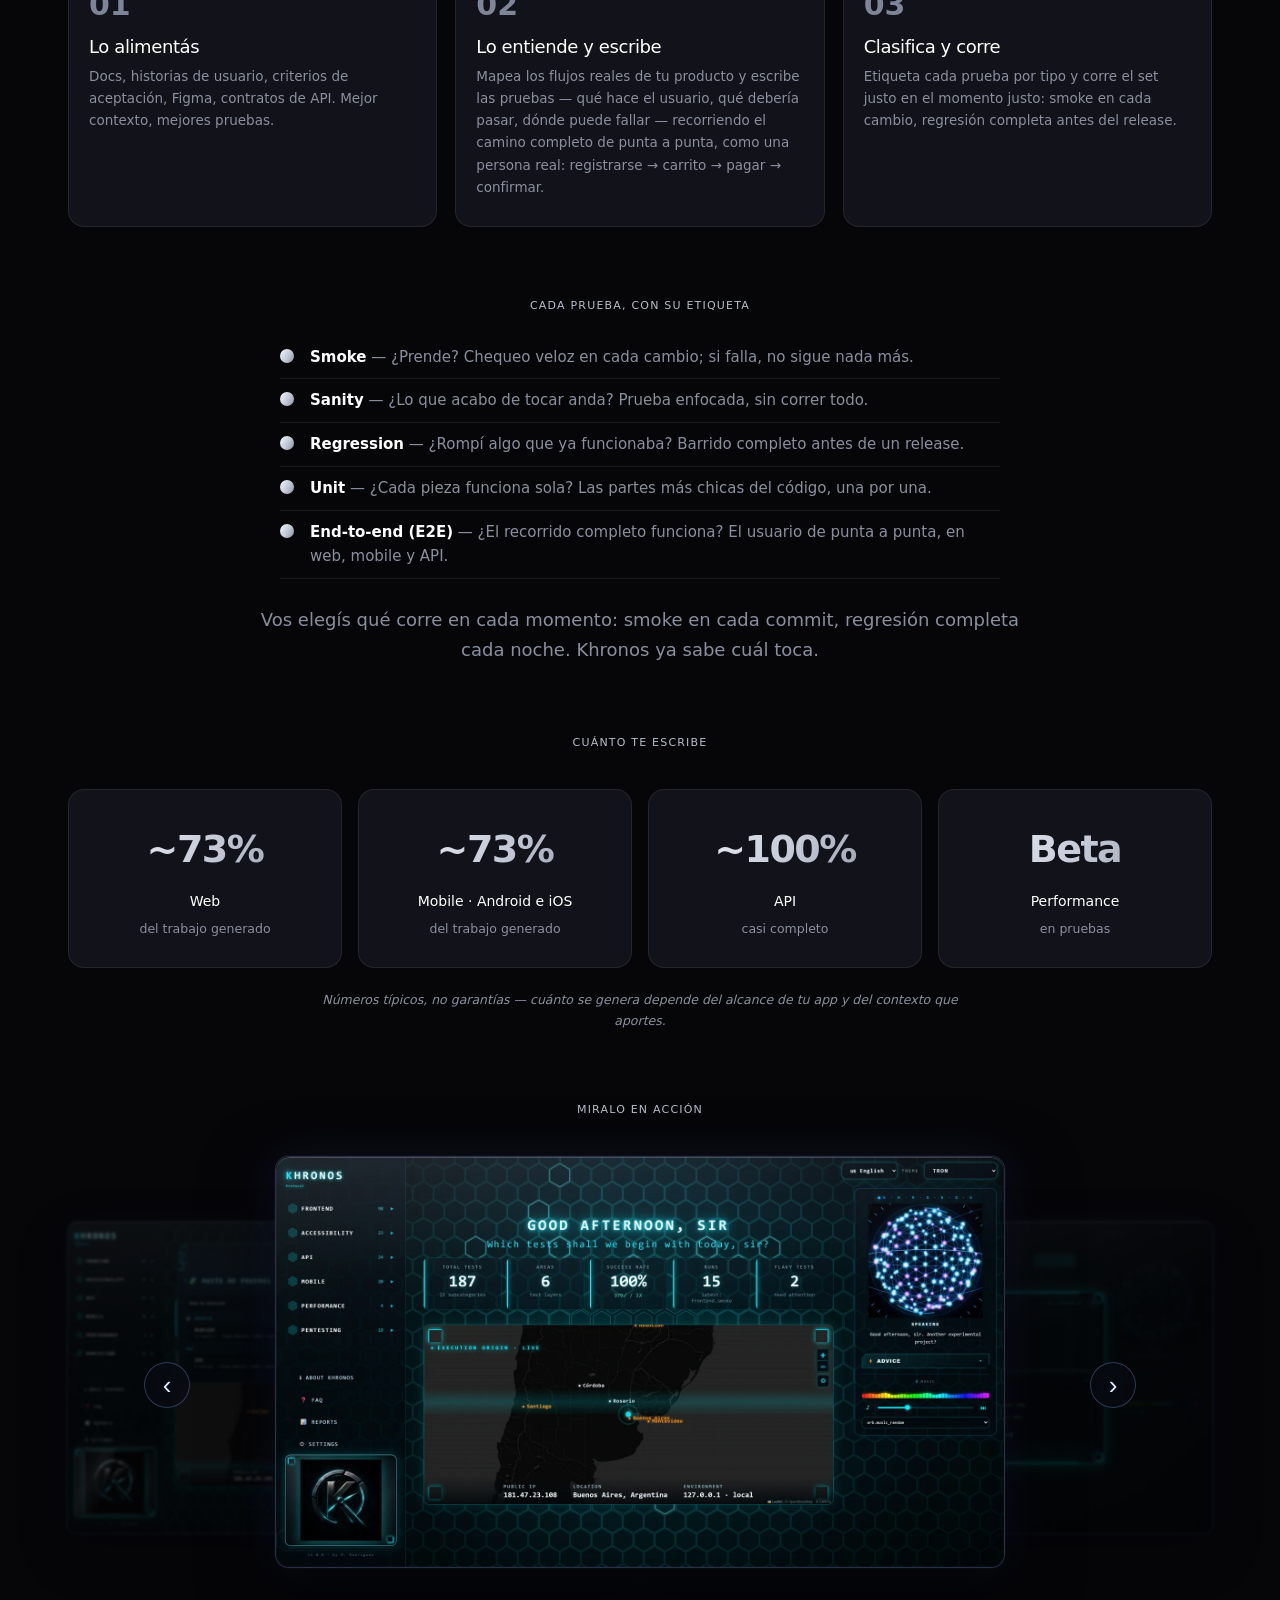
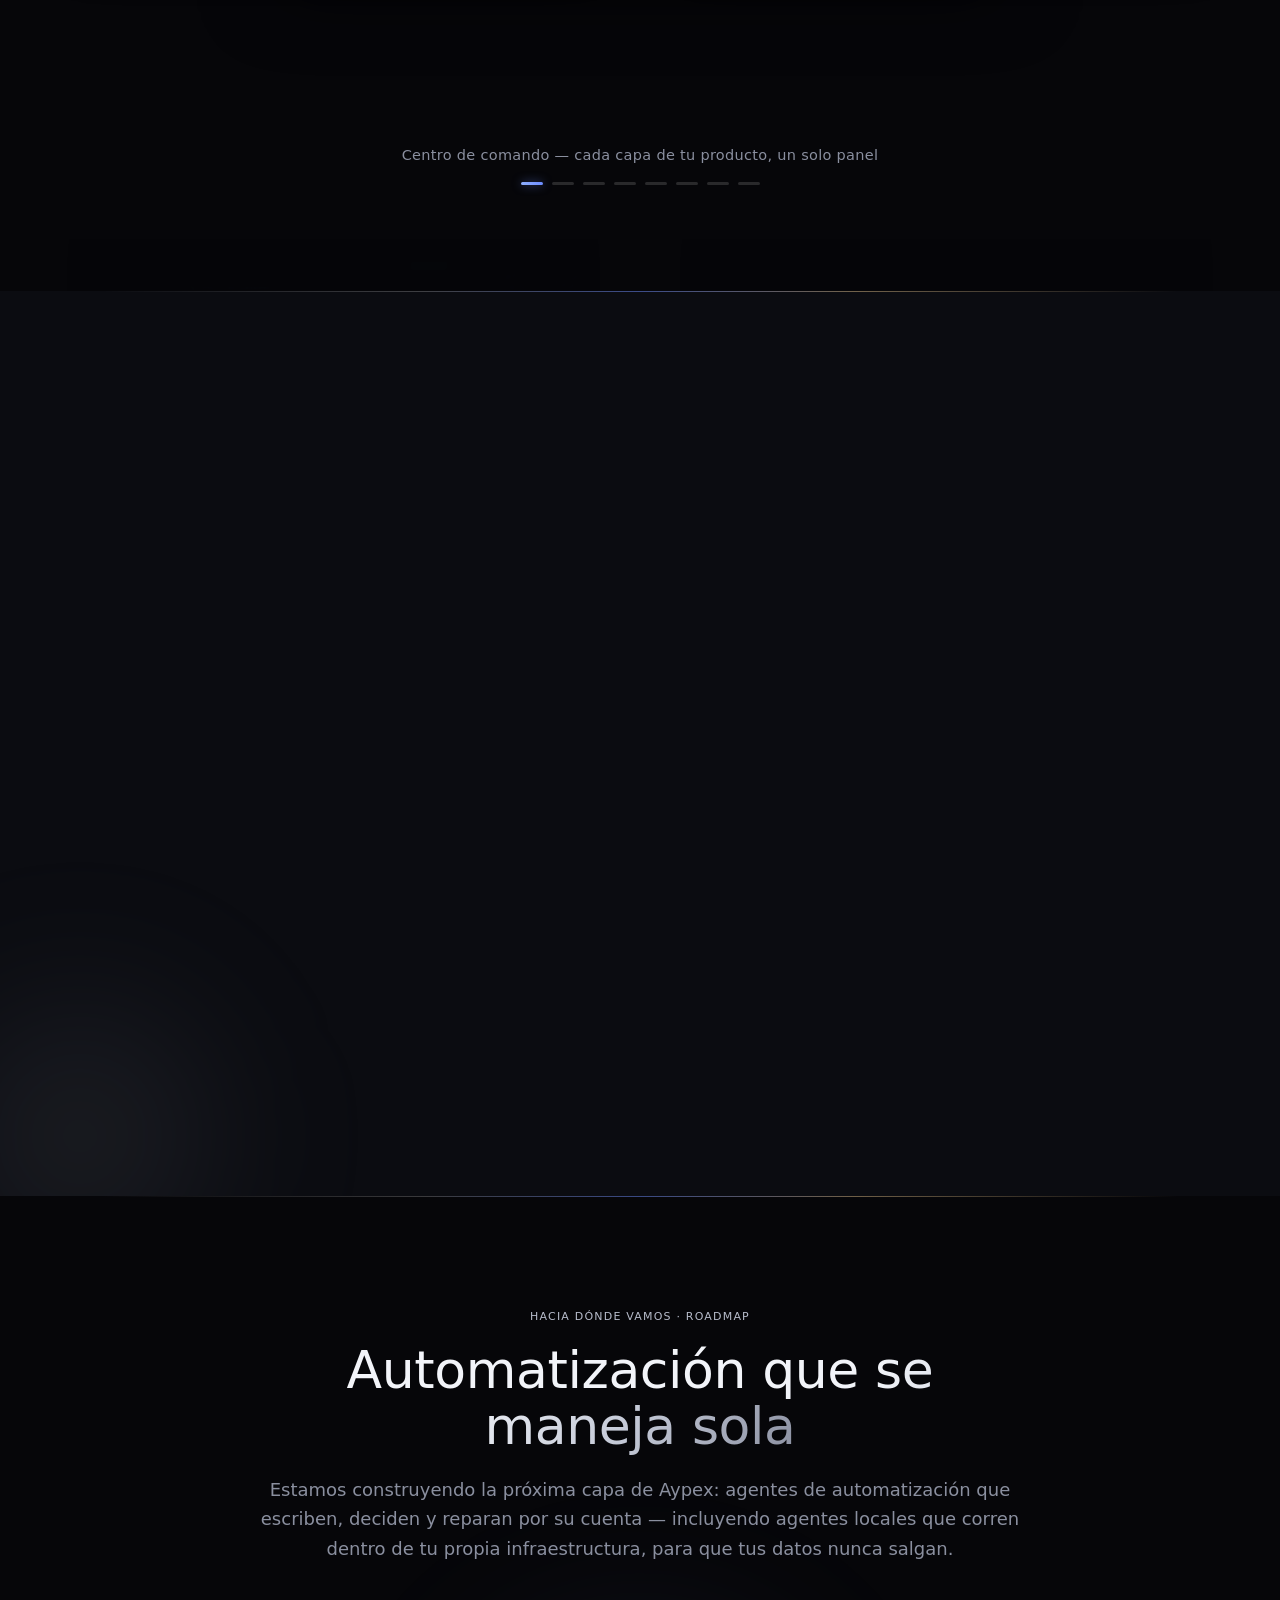
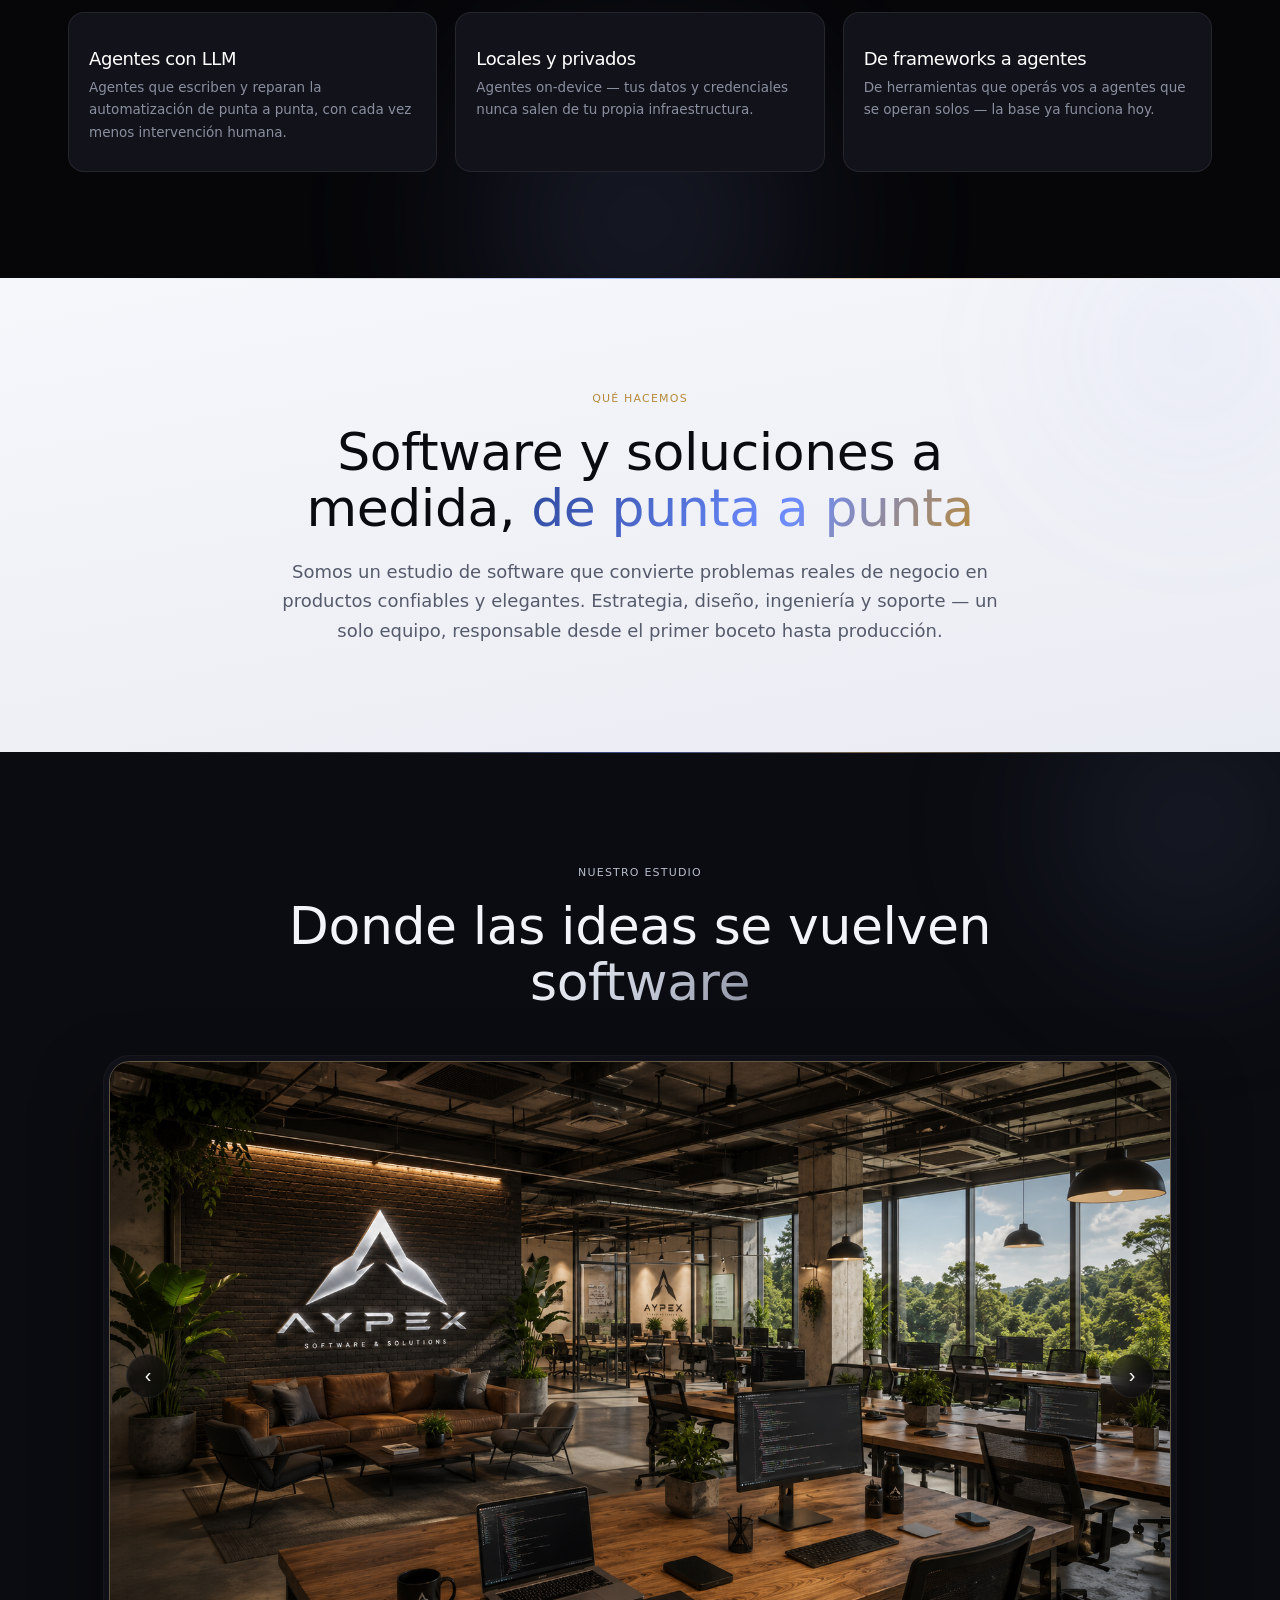
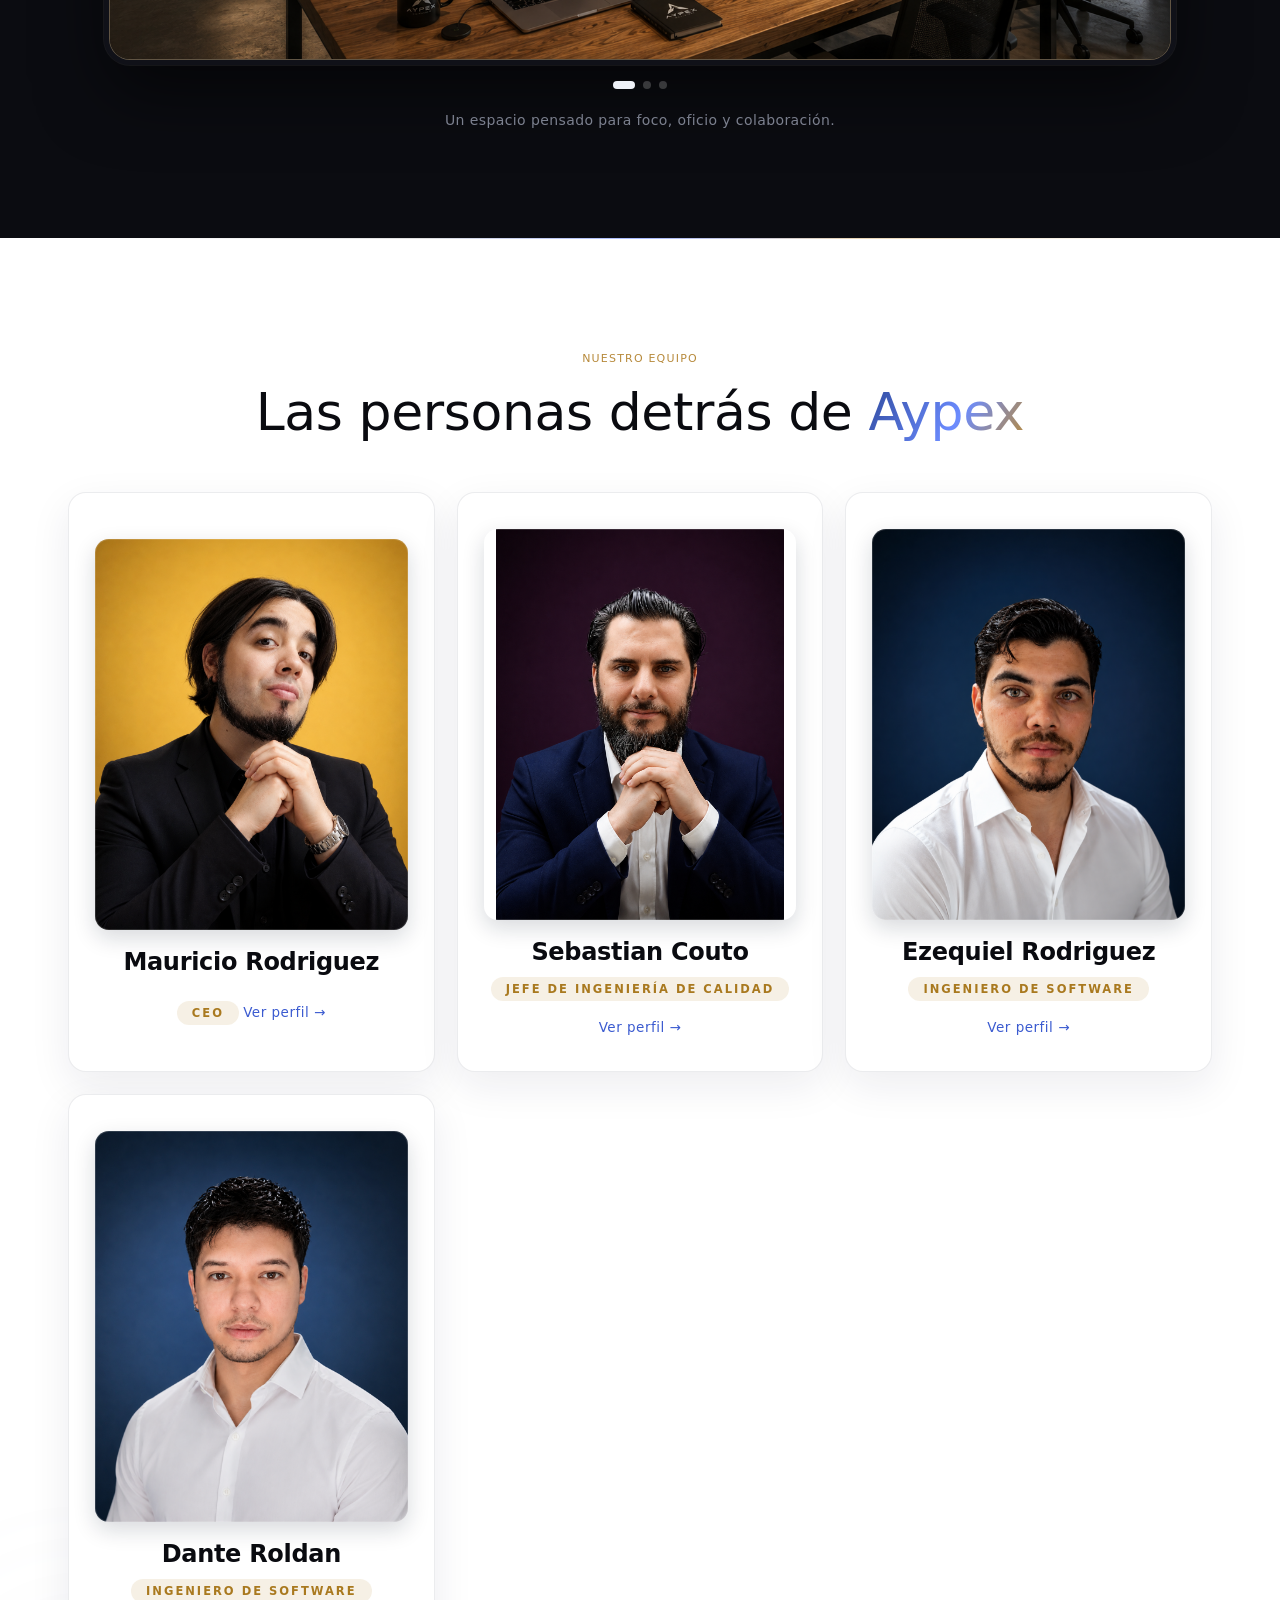
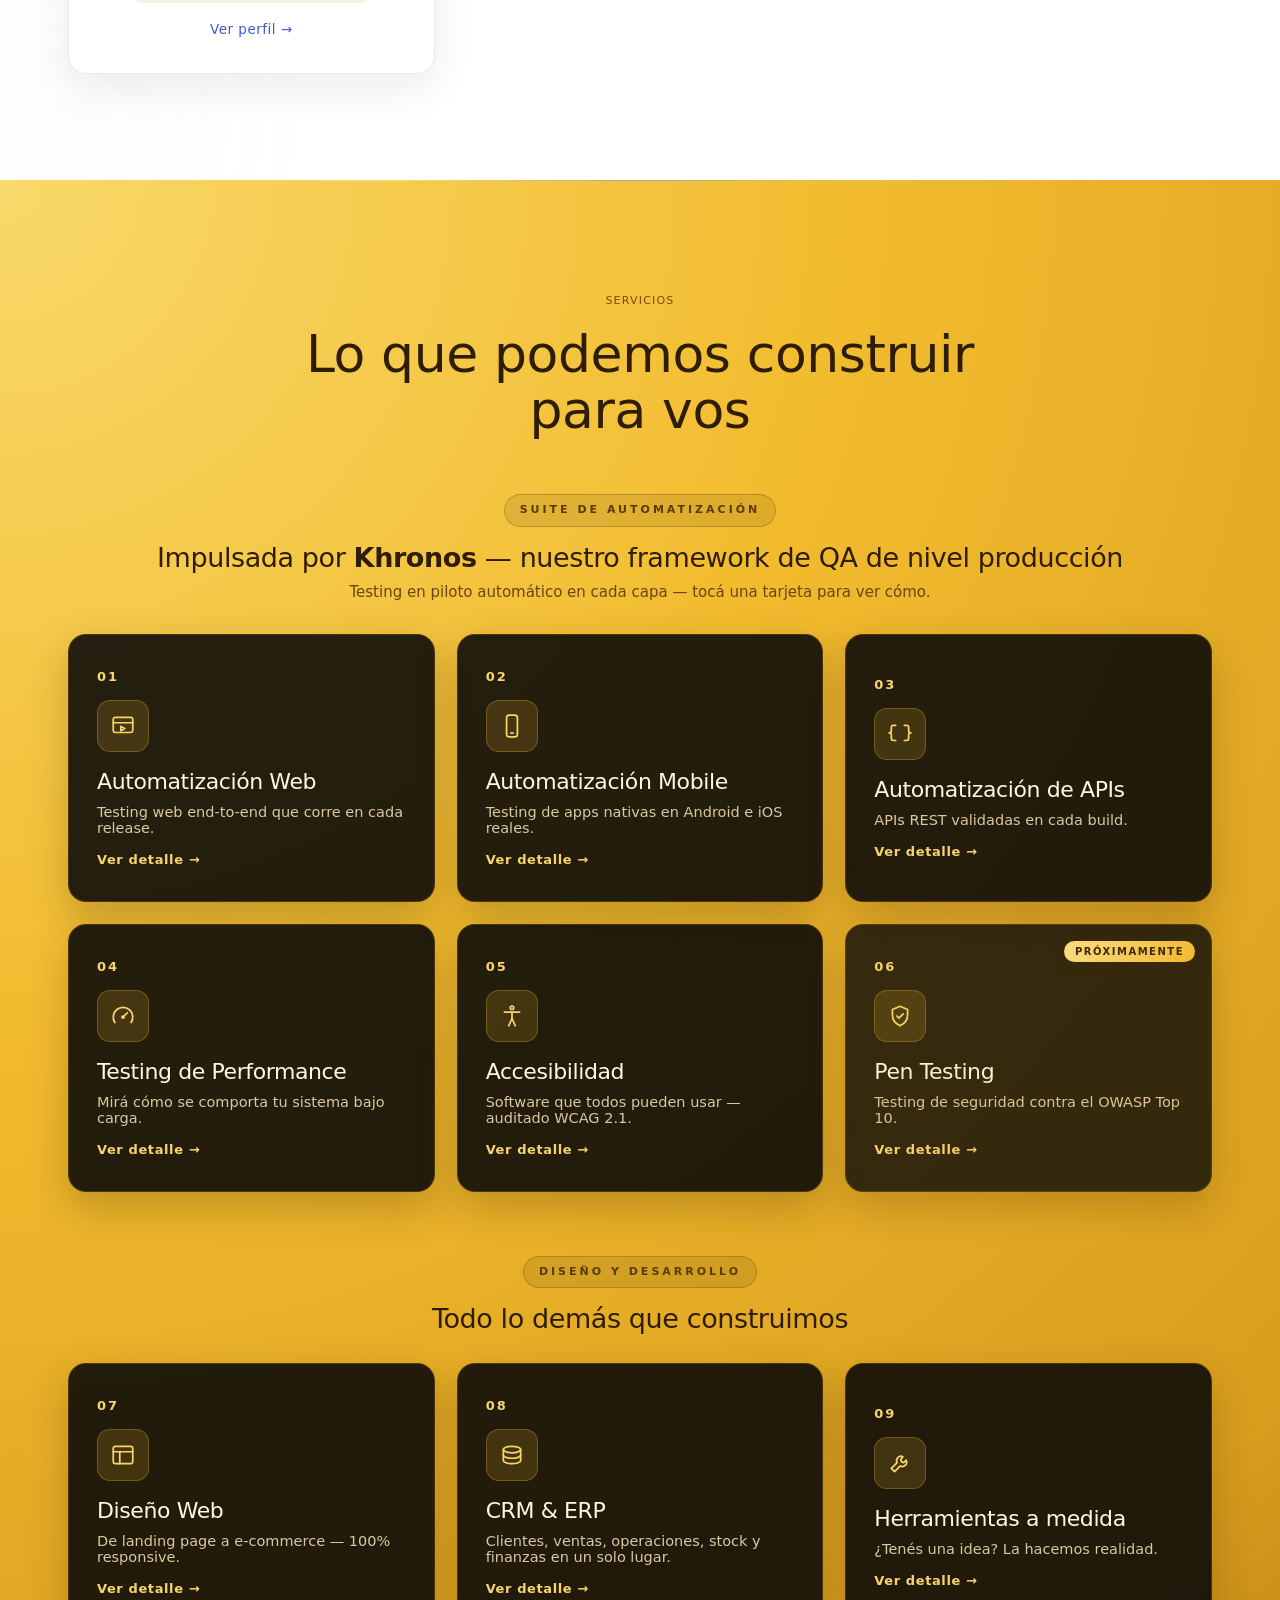
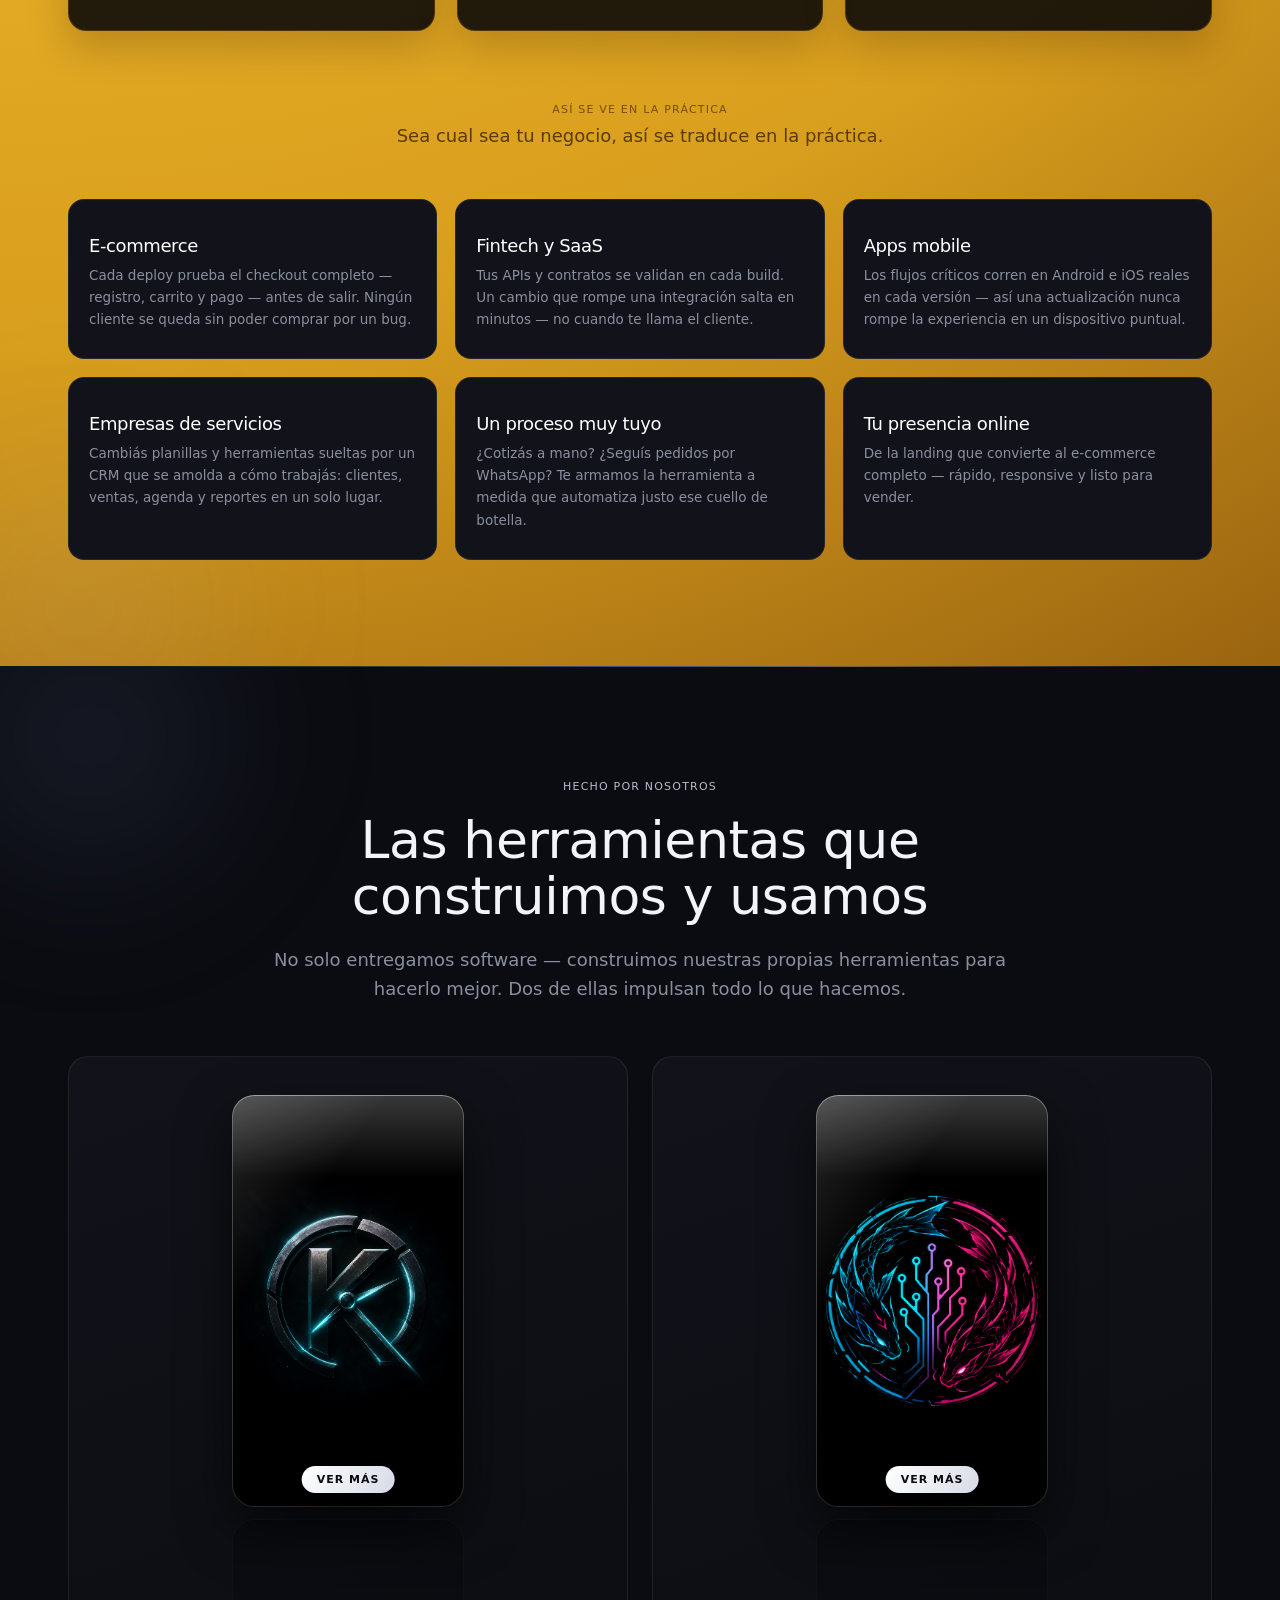
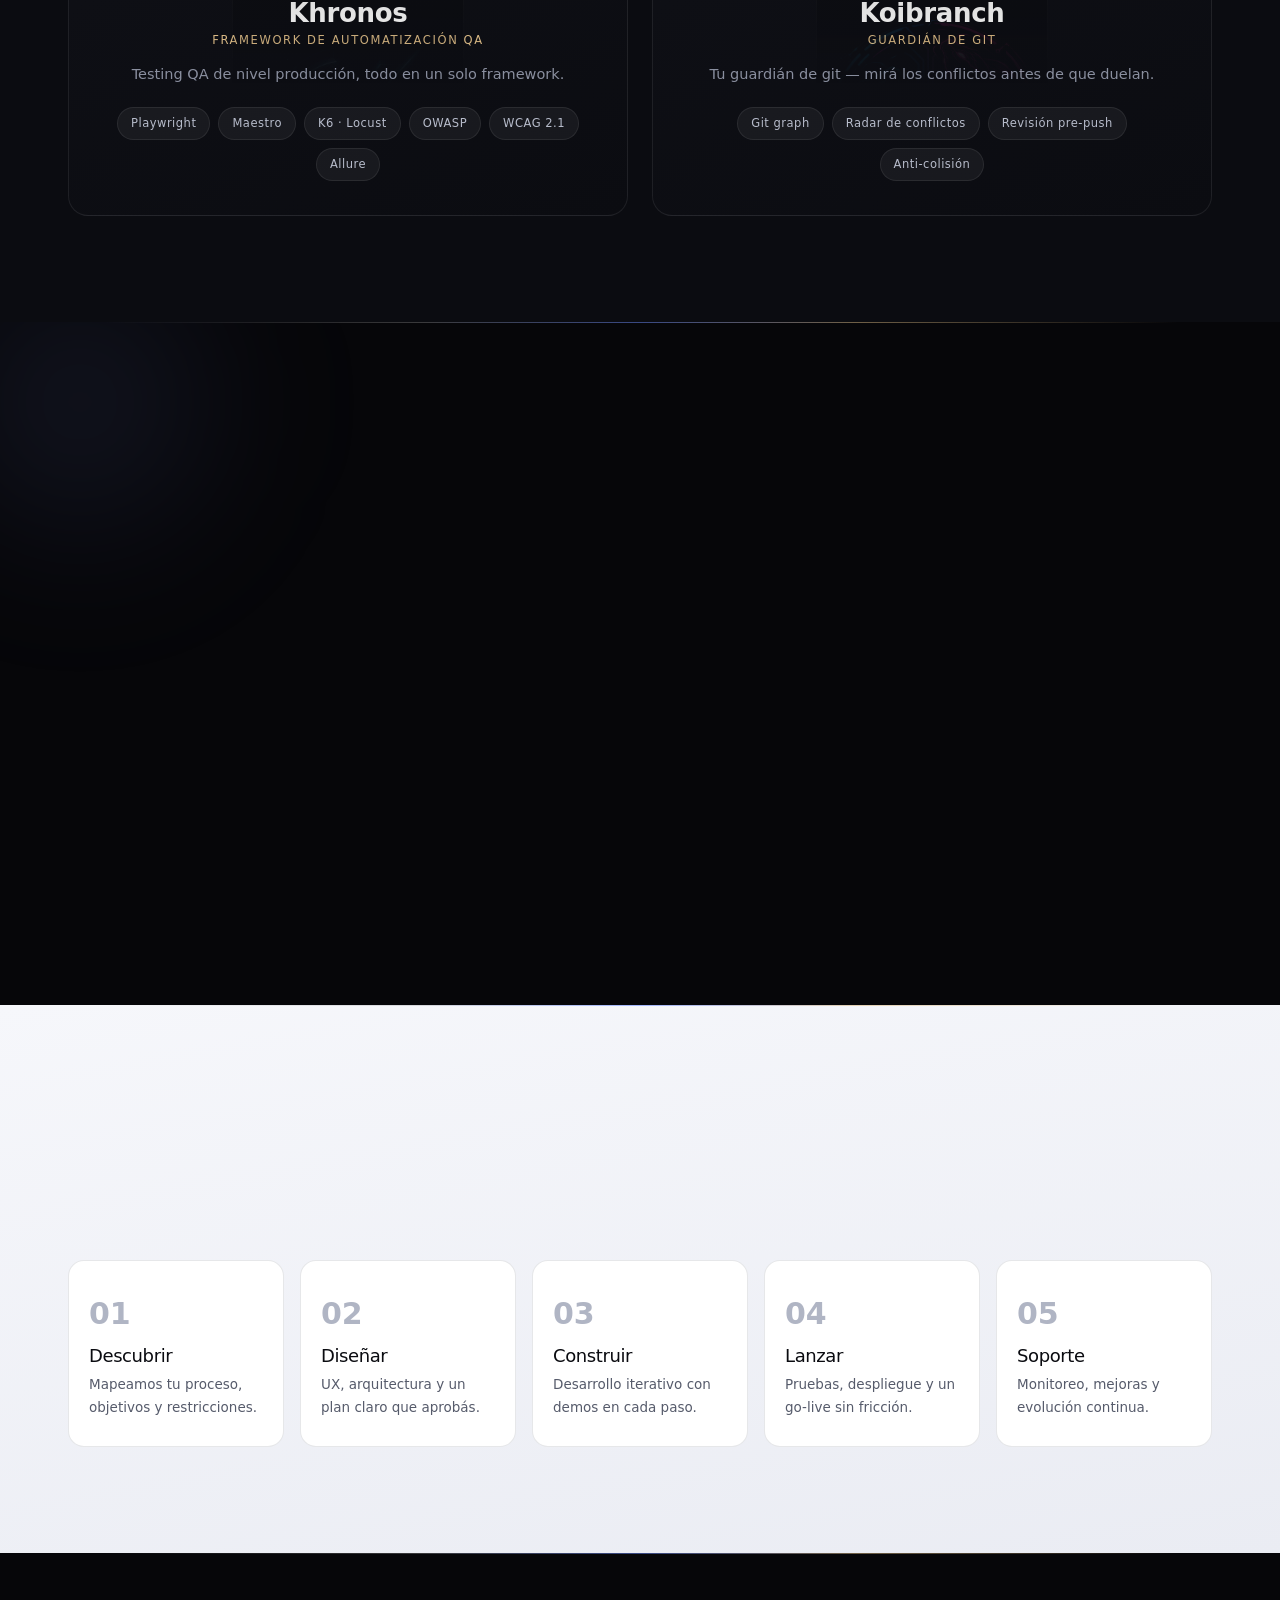
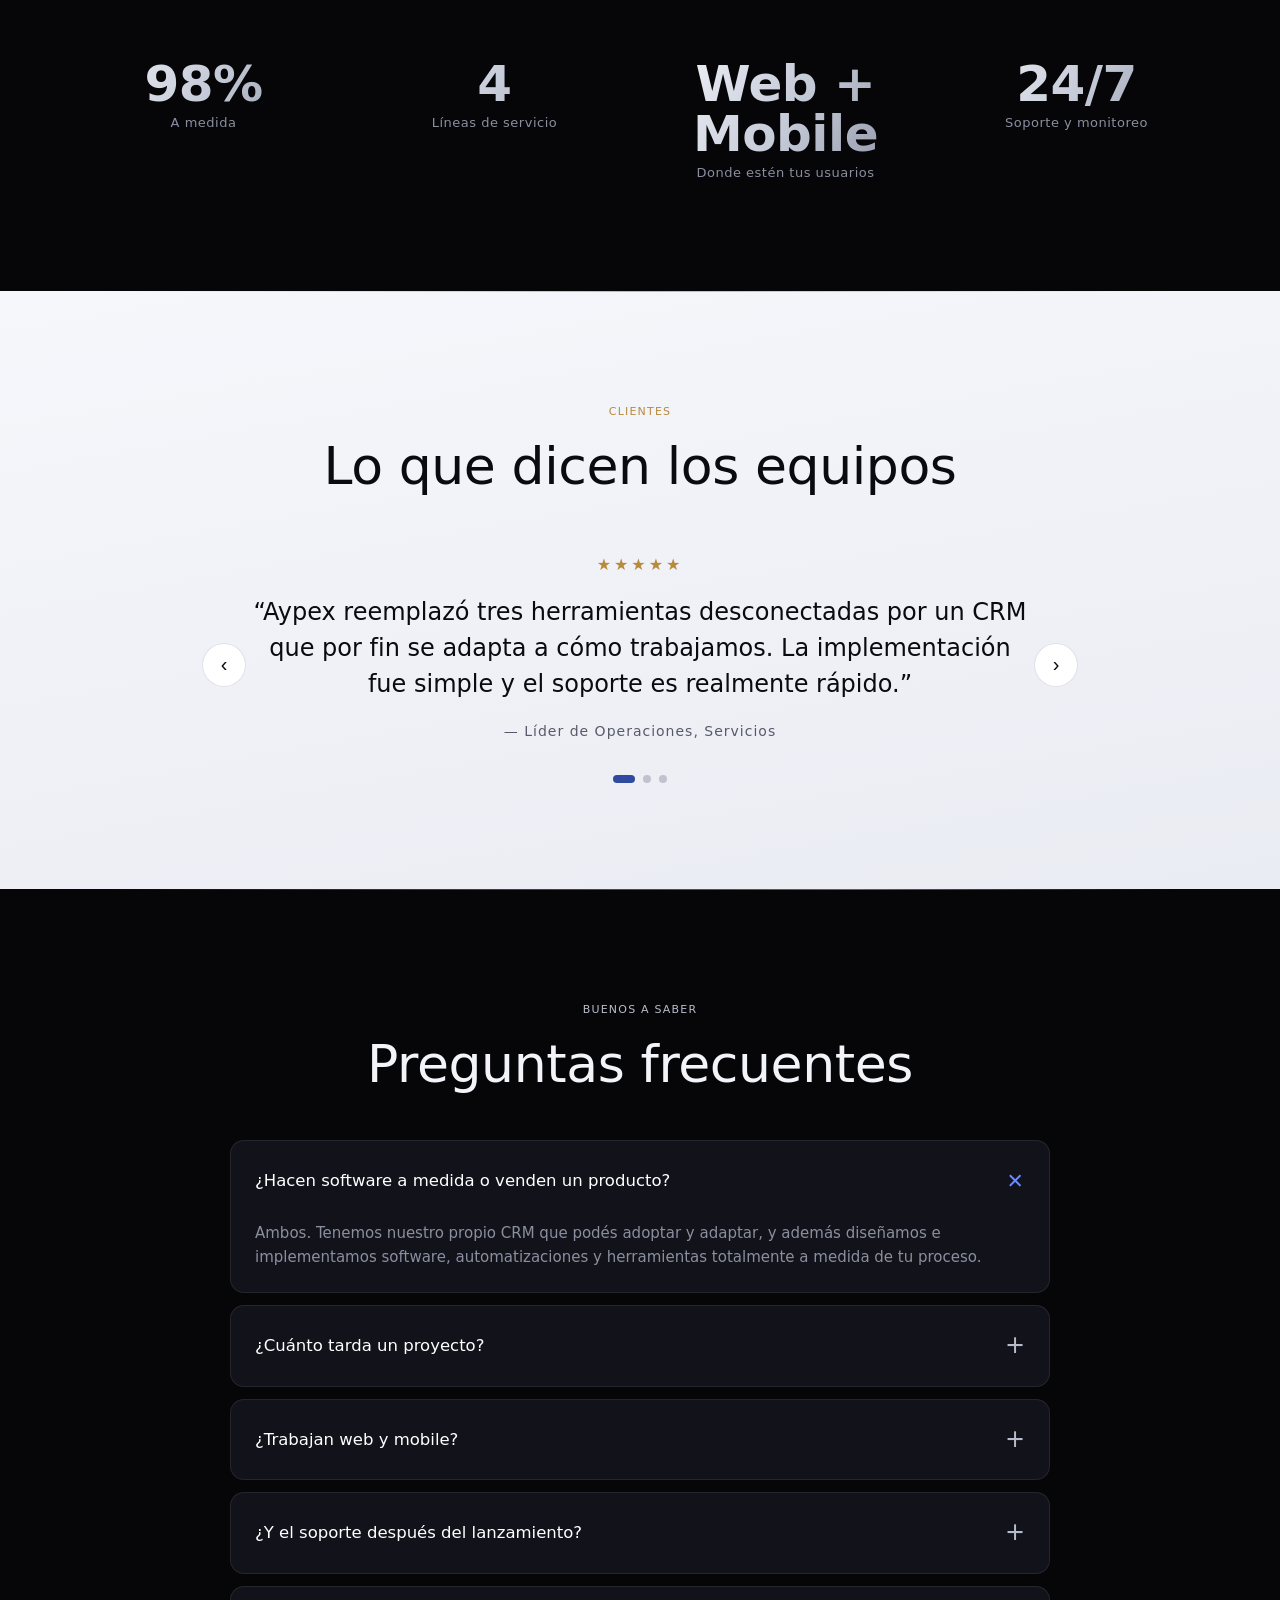
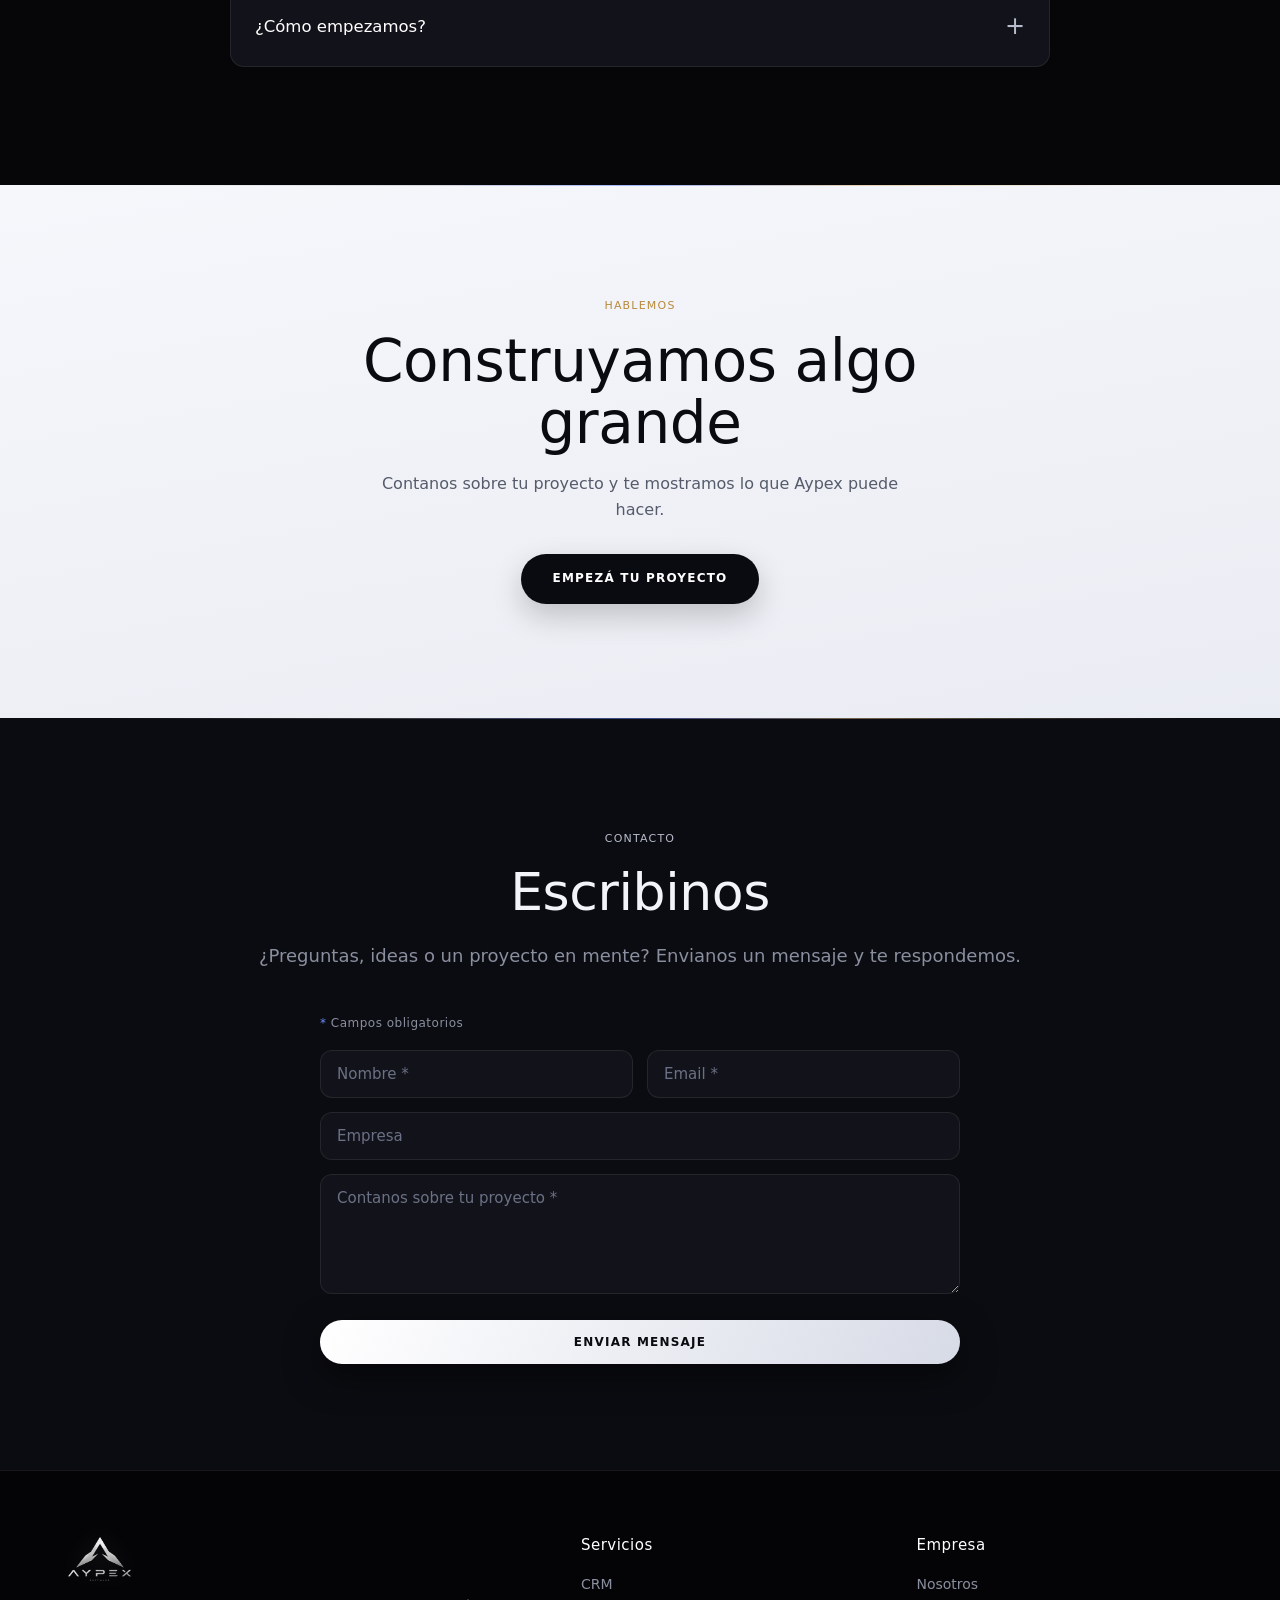
==== commit 36a280e7: "feat(khronos): futuristic screenshot carousel — coverflow, mirror reflection & light-sweep FX 8 dash" ====
--- a/index.html
+++ b/index.html
@@ -12,7 +12,7 @@
 <link rel="preconnect" href="https://fonts.gstatic.com" crossorigin>
 <link href="https://fonts.googleapis.com/css2?family=Space+Grotesk:wght@400;500;600;700&family=Inter:wght@300;400;500;600&display=swap" rel="stylesheet">
 <link rel="icon" type="image/png" href="assets/logo-final.png">
-<link rel="stylesheet" href="css/styles.css?v=19">
+<link rel="stylesheet" href="css/styles.css?v=20">
 </head>
 <body>
 
@@ -100,6 +100,51 @@
       <div class="cov-item"><b>Beta</b><span class="cov-l" data-en="Performance" data-es="Performance">Performance</span><span class="cov-n" data-en="in testing" data-es="en pruebas">in testing</span></div>
     </div>
     <p class="cov-note" data-en="Typical figures, not guarantees — how much gets generated depends on your app's scope and the context you provide." data-es="Números típicos, no garantías — cuánto se genera depende del alcance de tu app y del contexto que aportes.">Typical figures, not guarantees — how much gets generated depends on your app's scope and the context you provide.</p>
+
+    <!-- Khronos in action — futuristic carousel -->
+    <div class="center cov-head"><span class="eyebrow" data-en="See it in action" data-es="Miralo en acción">See it in action</span></div>
+    <div class="kcar" id="kcar" aria-roledescription="carousel" aria-label="Khronos screenshots">
+      <div class="kcar-stage" id="kcarStage">
+        <button class="kcar-nav kcar-prev" id="kcarPrev" type="button" aria-label="Previous">&#8249;</button>
+        <div class="kcar-track" id="kcarTrack">
+          <figure class="kcar-slide" data-cap-en="Command center — every layer of your product, one dashboard" data-cap-es="Centro de comando — cada capa de tu producto, un solo panel">
+            <div class="kcar-frame"><img src="assets/khronos/04_command_center.webp" alt="Khronos command center" loading="lazy"><span class="kcar-glare"></span></div>
+            <div class="kcar-mirror"><img src="assets/khronos/04_command_center.webp" alt="" aria-hidden="true" loading="lazy"></div>
+          </figure>
+          <figure class="kcar-slide" data-cap-en="Live execution — real-time telemetry with self-healing selectors" data-cap-es="Ejecución en vivo — telemetría en tiempo real con selectores auto-reparables">
+            <div class="kcar-frame"><img src="assets/khronos/08_execution_live.webp" alt="Khronos live test execution" loading="lazy"><span class="kcar-glare"></span></div>
+            <div class="kcar-mirror"><img src="assets/khronos/08_execution_live.webp" alt="" aria-hidden="true" loading="lazy"></div>
+          </figure>
+          <figure class="kcar-slide" data-cap-en="90 tests, 3 browsers, zero failures — release with confidence" data-cap-es="90 pruebas, 3 navegadores, cero fallas — lanzá con confianza">
+            <div class="kcar-frame"><img src="assets/khronos/09_execution_passed.webp" alt="Khronos test run passed" loading="lazy"><span class="kcar-glare"></span></div>
+            <div class="kcar-mirror"><img src="assets/khronos/09_execution_passed.webp" alt="" aria-hidden="true" loading="lazy"></div>
+          </figure>
+          <figure class="kcar-slide" data-cap-en="API warm-up — virtual users ramping from 1 to 100, bottlenecks exposed" data-cap-es="Warm-up de APIs — usuarios virtuales de 1 a 100, cuellos de botella al descubierto">
+            <div class="kcar-frame"><img src="assets/khronos/10_api_warmup_ramp.webp" alt="Khronos API warm-up ramp" loading="lazy"><span class="kcar-glare"></span></div>
+            <div class="kcar-mirror"><img src="assets/khronos/10_api_warmup_ramp.webp" alt="" aria-hidden="true" loading="lazy"></div>
+          </figure>
+          <figure class="kcar-slide" data-cap-en="Virtual devices — power on an Android emulator from the dashboard" data-cap-es="Dispositivos virtuales — encendé un emulador Android desde el panel">
+            <div class="kcar-frame"><img src="assets/khronos/13_virtual_devices.webp" alt="Khronos virtual devices panel" loading="lazy"><span class="kcar-glare"></span></div>
+            <div class="kcar-mirror"><img src="assets/khronos/13_virtual_devices.webp" alt="" aria-hidden="true" loading="lazy"></div>
+          </figure>
+          <figure class="kcar-slide" data-cap-en="Mobile flows running — live device mirror and logs, no extra tooling" data-cap-es="Flows mobile corriendo — espejo del device y logs en vivo, sin herramientas extra">
+            <div class="kcar-frame"><img src="assets/khronos/16_device_running.webp" alt="Khronos mobile device running Maestro flows" loading="lazy"><span class="kcar-glare"></span></div>
+            <div class="kcar-mirror"><img src="assets/khronos/16_device_running.webp" alt="" aria-hidden="true" loading="lazy"></div>
+          </figure>
+          <figure class="kcar-slide" data-cap-en="Reports &amp; trends — every run tracked, flaky tests flagged" data-cap-es="Reportes y tendencias — cada corrida registrada, tests flaky señalados">
+            <div class="kcar-frame"><img src="assets/khronos/12_reports.webp" alt="Khronos reports and trends" loading="lazy"><span class="kcar-glare"></span></div>
+            <div class="kcar-mirror"><img src="assets/khronos/12_reports.webp" alt="" aria-hidden="true" loading="lazy"></div>
+          </figure>
+          <figure class="kcar-slide" data-cap-en="Your whole test taxonomy — pick a suite, hit run" data-cap-es="Toda tu taxonomía de pruebas — elegí una suite y dale run">
+            <div class="kcar-frame"><img src="assets/khronos/06_test_suites.webp" alt="Khronos test suites panel" loading="lazy"><span class="kcar-glare"></span></div>
+            <div class="kcar-mirror"><img src="assets/khronos/06_test_suites.webp" alt="" aria-hidden="true" loading="lazy"></div>
+          </figure>
+        </div>
+        <button class="kcar-nav kcar-next" id="kcarNext" type="button" aria-label="Next">&#8250;</button>
+      </div>
+      <p class="kcar-cap" id="kcarCap" aria-live="polite"></p>
+      <div class="kcar-dots" id="kcarDots" role="tablist"></div>
+    </div>
   </div>
 </section>
 
@@ -464,6 +509,6 @@
 
 <div class="scroll-fx" aria-hidden="true"></div>
 <div class="cursor-glow" aria-hidden="true"></div>
-<script src="js/main.js?v=18"></script>
+<script src="js/main.js?v=19"></script>
 </body>
 </html>
--- a/css/styles.css
+++ b/css/styles.css
@@ -492,3 +492,58 @@
   .tst-slide{padding:6px 10px;}
   .tst-prev{left:-4px;}.tst-next{right:-4px;}
 }
+
+/* ══ Khronos carousel (futuristic coverflow + mirror reflection + light sweep) ══ */
+.kcar{margin-top:34px;user-select:none;}
+.kcar-stage{position:relative;max-width:980px;margin:0 auto;perspective:1400px;}
+.kcar-track{position:relative;height:0;padding-bottom:min(56.25%,542px);}
+.kcar-slide{position:absolute;inset:0;margin:0;width:min(76%,730px);left:50%;top:0;
+  transform:translateX(-50%) scale(.7);opacity:0;pointer-events:none;
+  transition:transform .75s cubic-bezier(.22,.75,.2,1),opacity .6s ease,filter .75s ease;will-change:transform,opacity;}
+.kcar-frame{position:relative;overflow:hidden;border-radius:14px;border:1px solid rgba(140,170,255,.22);
+  background:#0a0b12;box-shadow:0 24px 70px rgba(0,0,0,.65),0 0 0 1px rgba(108,140,255,.06),0 0 46px rgba(108,140,255,.10);}
+.kcar-frame img{display:block;width:100%;height:auto;}
+/* glass overlay: top light + inner edge */
+.kcar-frame::after{content:"";position:absolute;inset:0;pointer-events:none;border-radius:inherit;
+  background:linear-gradient(168deg,rgba(255,255,255,.10) 0%,rgba(255,255,255,.025) 26%,transparent 44%),
+             radial-gradient(120% 90% at 50% -10%,rgba(140,170,255,.10),transparent 55%);
+  box-shadow:inset 0 1px 0 rgba(255,255,255,.16),inset 0 0 0 1px rgba(255,255,255,.03);}
+/* moving light sweep (only on the active slide) */
+.kcar-glare{position:absolute;inset:-2%;pointer-events:none;opacity:0;
+  background:linear-gradient(105deg,transparent 38%,rgba(190,215,255,.16) 46%,rgba(255,255,255,.30) 50%,rgba(190,215,255,.10) 54%,transparent 62%);
+  transform:translateX(-120%) skewX(-8deg);}
+.kcar-slide.is-active .kcar-glare{animation:kglare 5.2s ease-in-out infinite;opacity:1;}
+@keyframes kglare{0%,55%{transform:translateX(-120%) skewX(-8deg)}78%{transform:translateX(120%) skewX(-8deg)}100%{transform:translateX(120%) skewX(-8deg)}}
+/* mirror reflection under the frame */
+.kcar-mirror{position:absolute;left:0;right:0;top:100%;margin-top:2px;pointer-events:none;overflow:hidden;border-radius:14px;}
+.kcar-mirror img{display:block;width:100%;height:auto;transform:scaleY(-1);opacity:.34;filter:blur(1.6px) saturate(1.05);
+  -webkit-mask-image:linear-gradient(to bottom,rgba(0,0,0,.55),transparent 42%);
+          mask-image:linear-gradient(to bottom,rgba(0,0,0,.55),transparent 42%);}
+/* coverflow positions */
+.kcar-slide.is-active{transform:translateX(-50%) scale(1);opacity:1;z-index:3;pointer-events:auto;filter:none;}
+.kcar-slide.is-prev{transform:translateX(-92%) scale(.76) rotateY(16deg);opacity:.45;z-index:2;filter:blur(1.2px) brightness(.72);}
+.kcar-slide.is-next{transform:translateX(-8%)  scale(.76) rotateY(-16deg);opacity:.45;z-index:2;filter:blur(1.2px) brightness(.72);}
+.kcar-slide.is-prev,.kcar-slide.is-next{cursor:pointer;pointer-events:auto;}
+.kcar-slide.is-prev .kcar-mirror,.kcar-slide.is-next .kcar-mirror{opacity:.4;}
+/* nav arrows */
+.kcar-nav{position:absolute;top:38%;z-index:5;width:46px;height:46px;border-radius:50%;border:1px solid rgba(140,170,255,.3);
+  background:rgba(10,12,20,.55);backdrop-filter:blur(8px);color:#dfe7ff;font-size:26px;line-height:1;cursor:pointer;
+  display:flex;align-items:center;justify-content:center;transition:.3s;}
+.kcar-nav:hover{border-color:rgba(160,190,255,.7);box-shadow:0 0 22px rgba(108,140,255,.35);background:rgba(16,20,34,.75);}
+.kcar-prev{left:-6px;}.kcar-next{right:-6px;}
+/* caption + dots */
+.kcar-cap{text-align:center;margin:46px auto 0;max-width:640px;color:var(--muted);font-size:14.5px;font-weight:300;
+  font-family:var(--sans);letter-spacing:.3px;min-height:1.6em;transition:opacity .4s;}
+.kcar-dots{display:flex;justify-content:center;gap:9px;margin-top:14px;}
+.kcar-dots i{width:22px;height:3px;border-radius:2px;background:rgba(255,255,255,.14);cursor:pointer;transition:.35s;}
+.kcar-dots i.on{background:linear-gradient(90deg,#8fb0ff,#6c8cff);box-shadow:0 0 10px rgba(108,140,255,.55);}
+@media (max-width:860px){
+  .kcar-slide{width:88%;}
+  .kcar-slide.is-prev,.kcar-slide.is-next{opacity:0;pointer-events:none;}
+  .kcar-prev{left:2px;}.kcar-next{right:2px;}
+  .kcar-cap{margin-top:26px;padding:0 18px;}
+}
+@media (prefers-reduced-motion:reduce){
+  .kcar-slide{transition:opacity .4s ease;}
+  .kcar-slide.is-active .kcar-glare{animation:none;opacity:0;}
+}
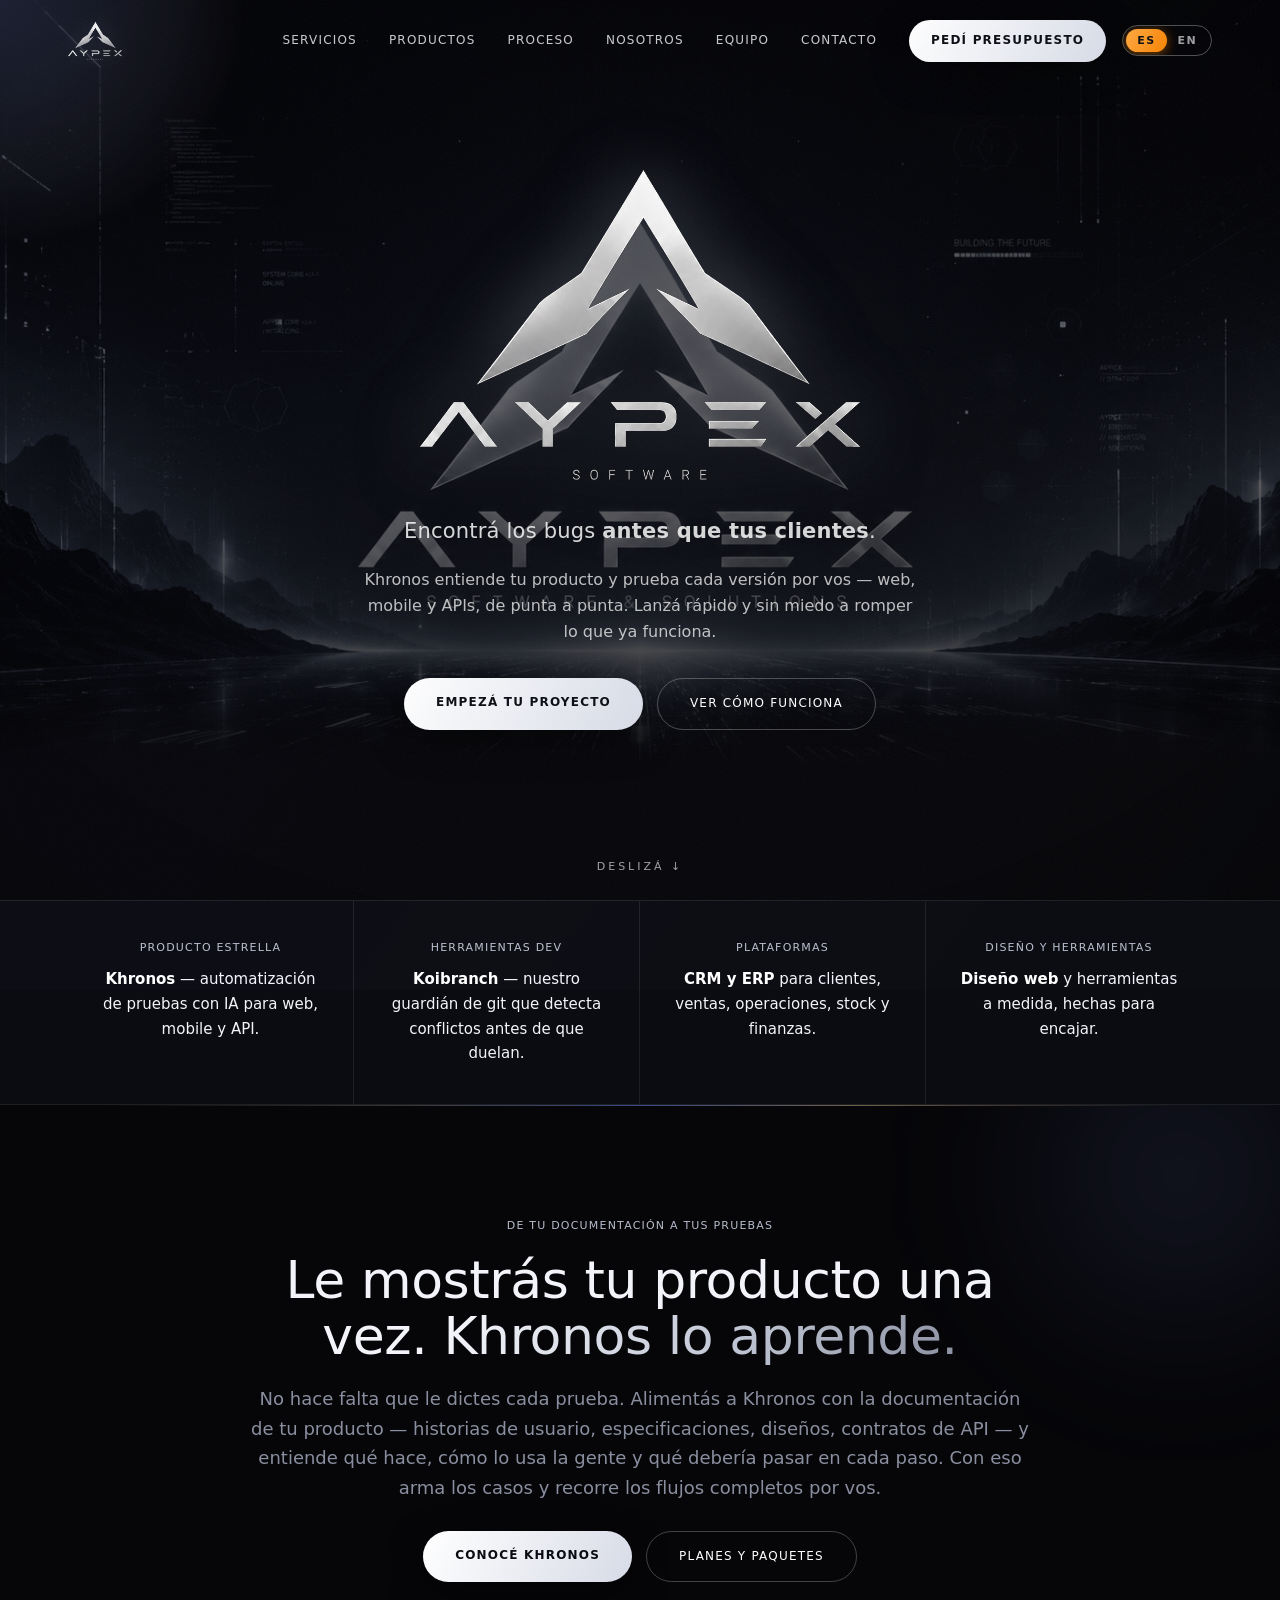
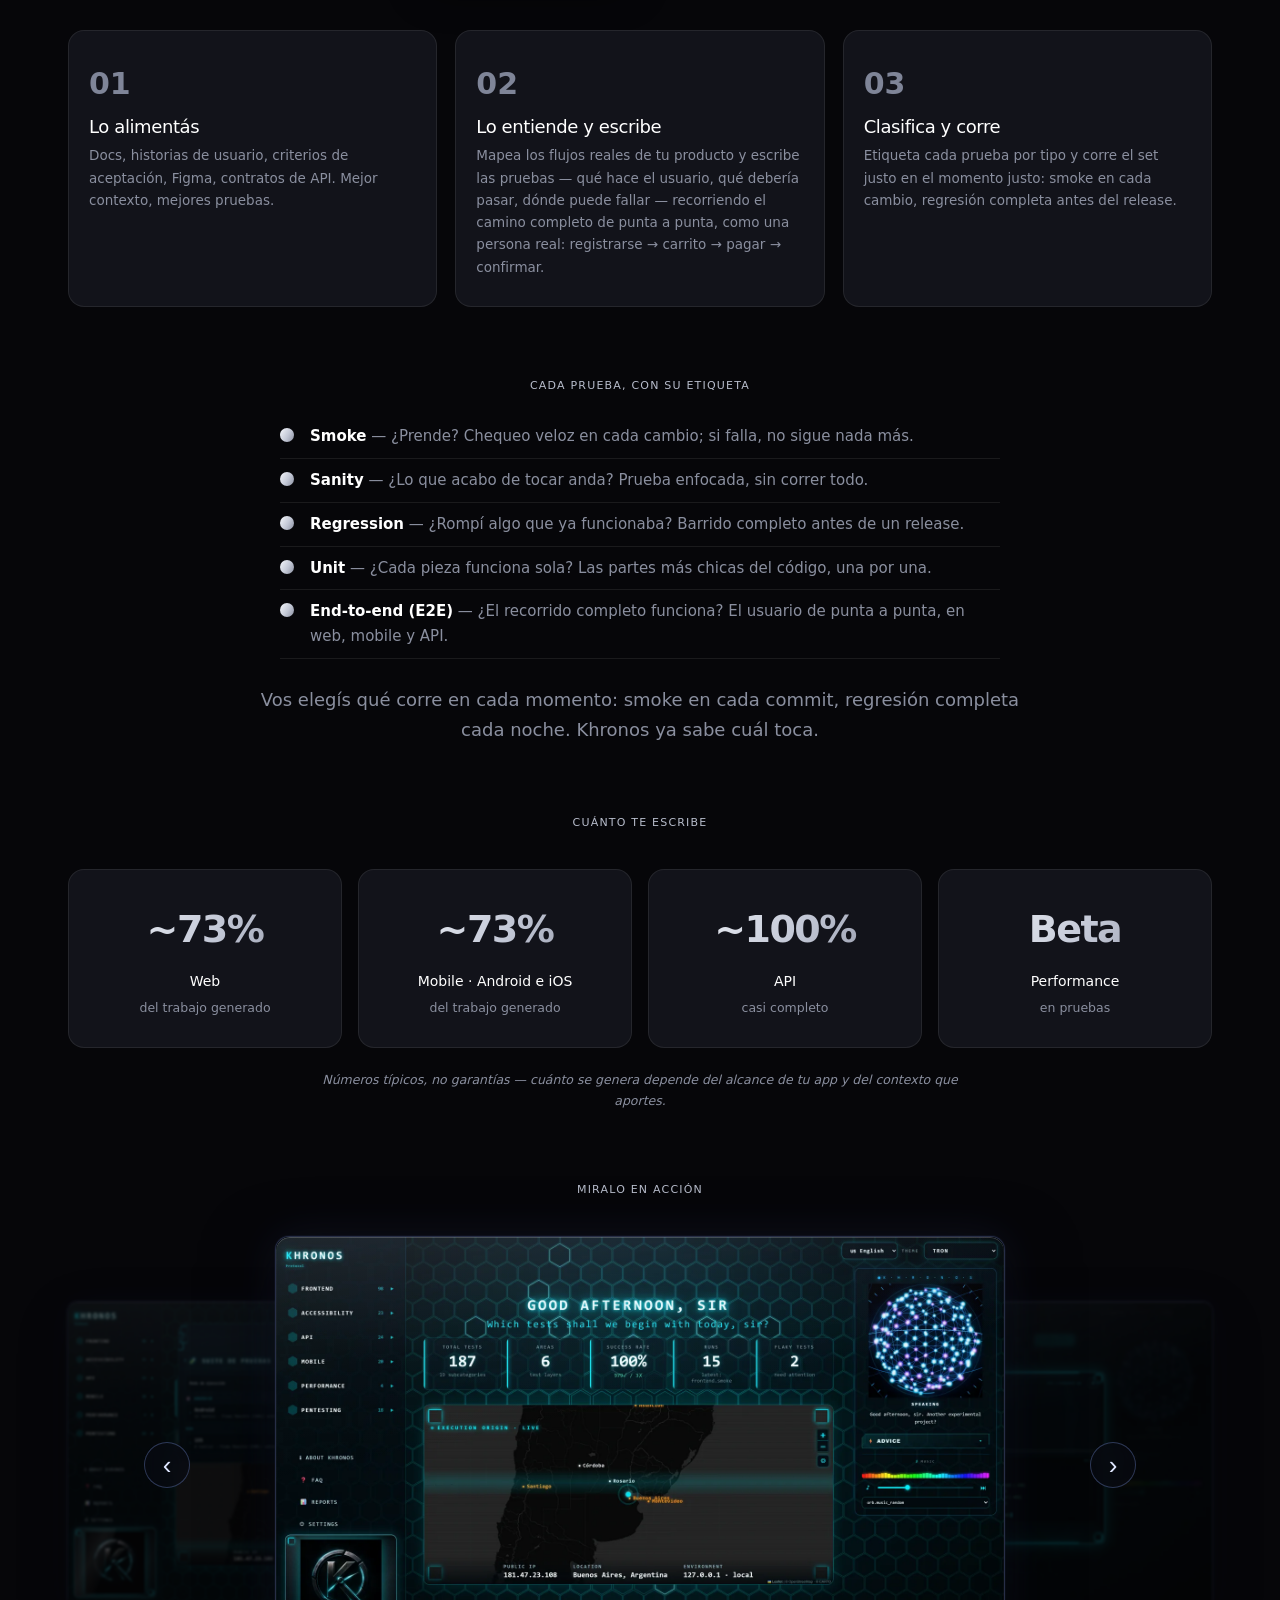
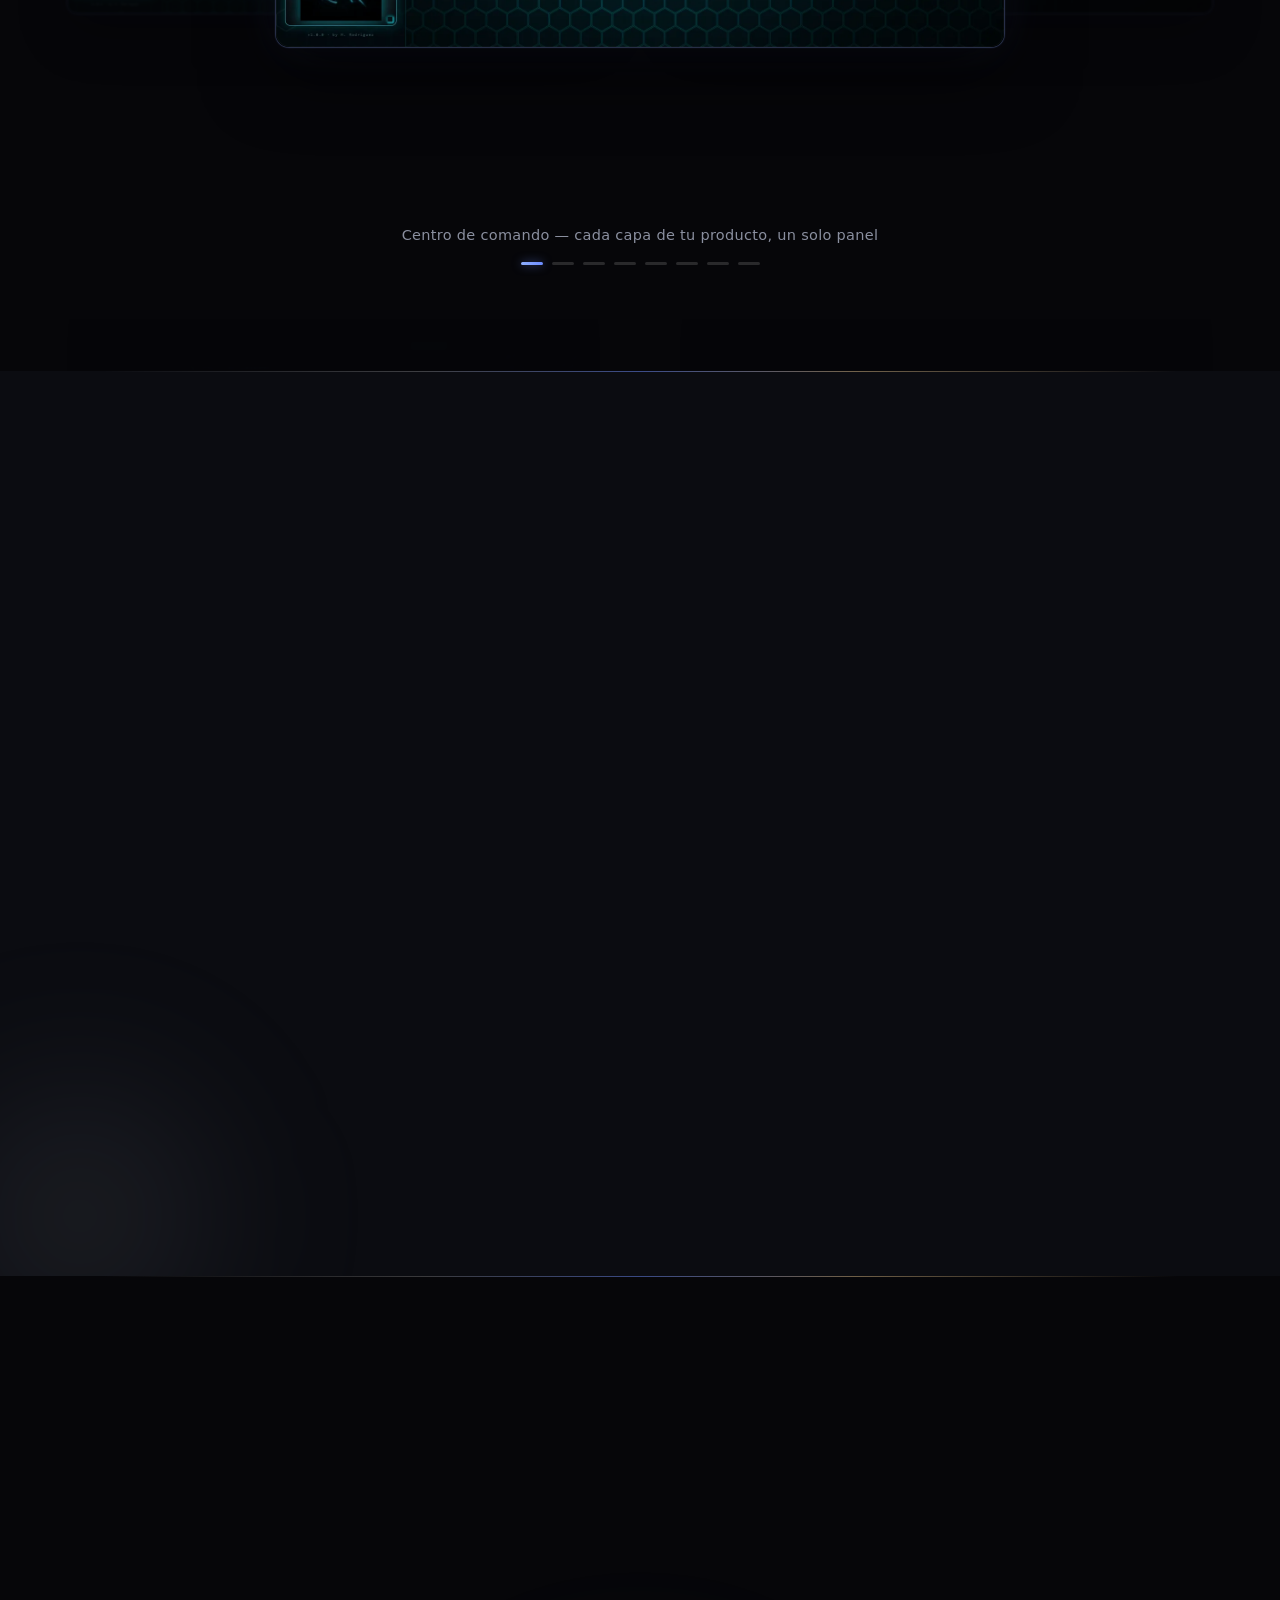
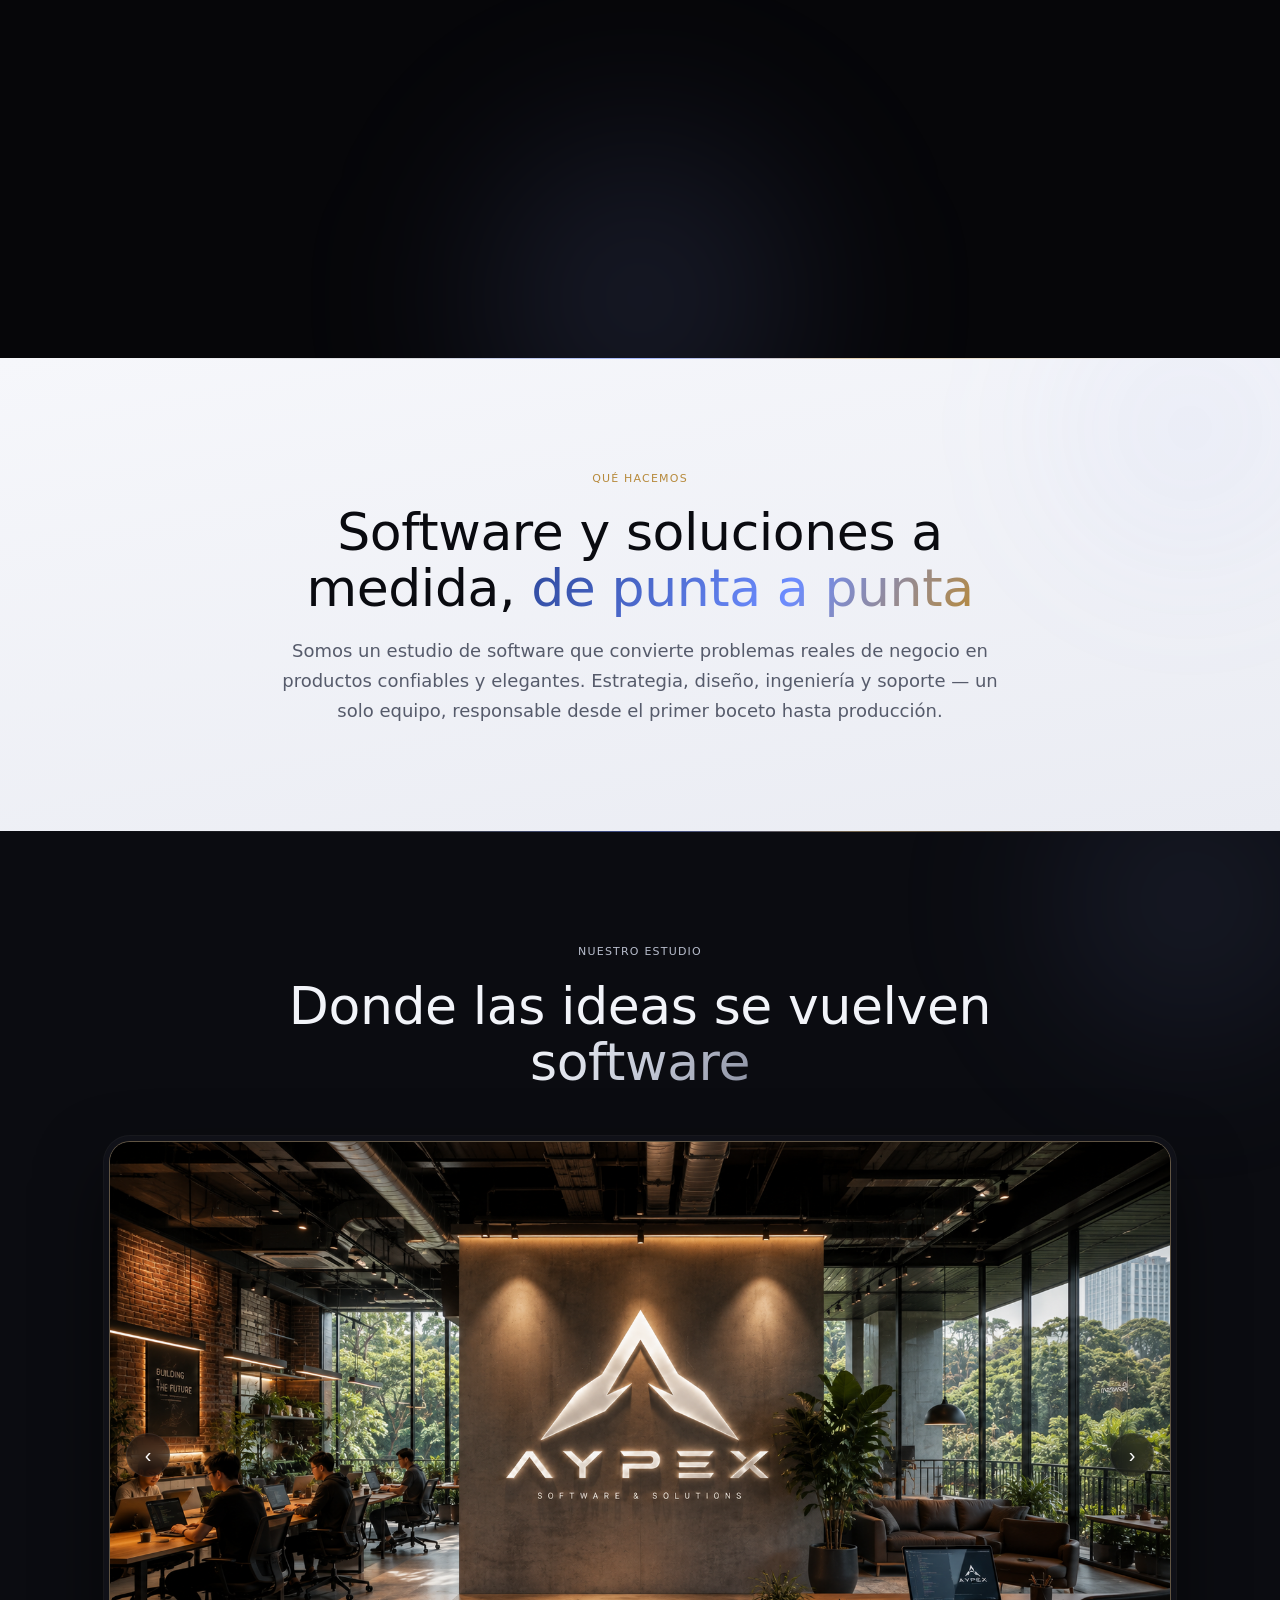
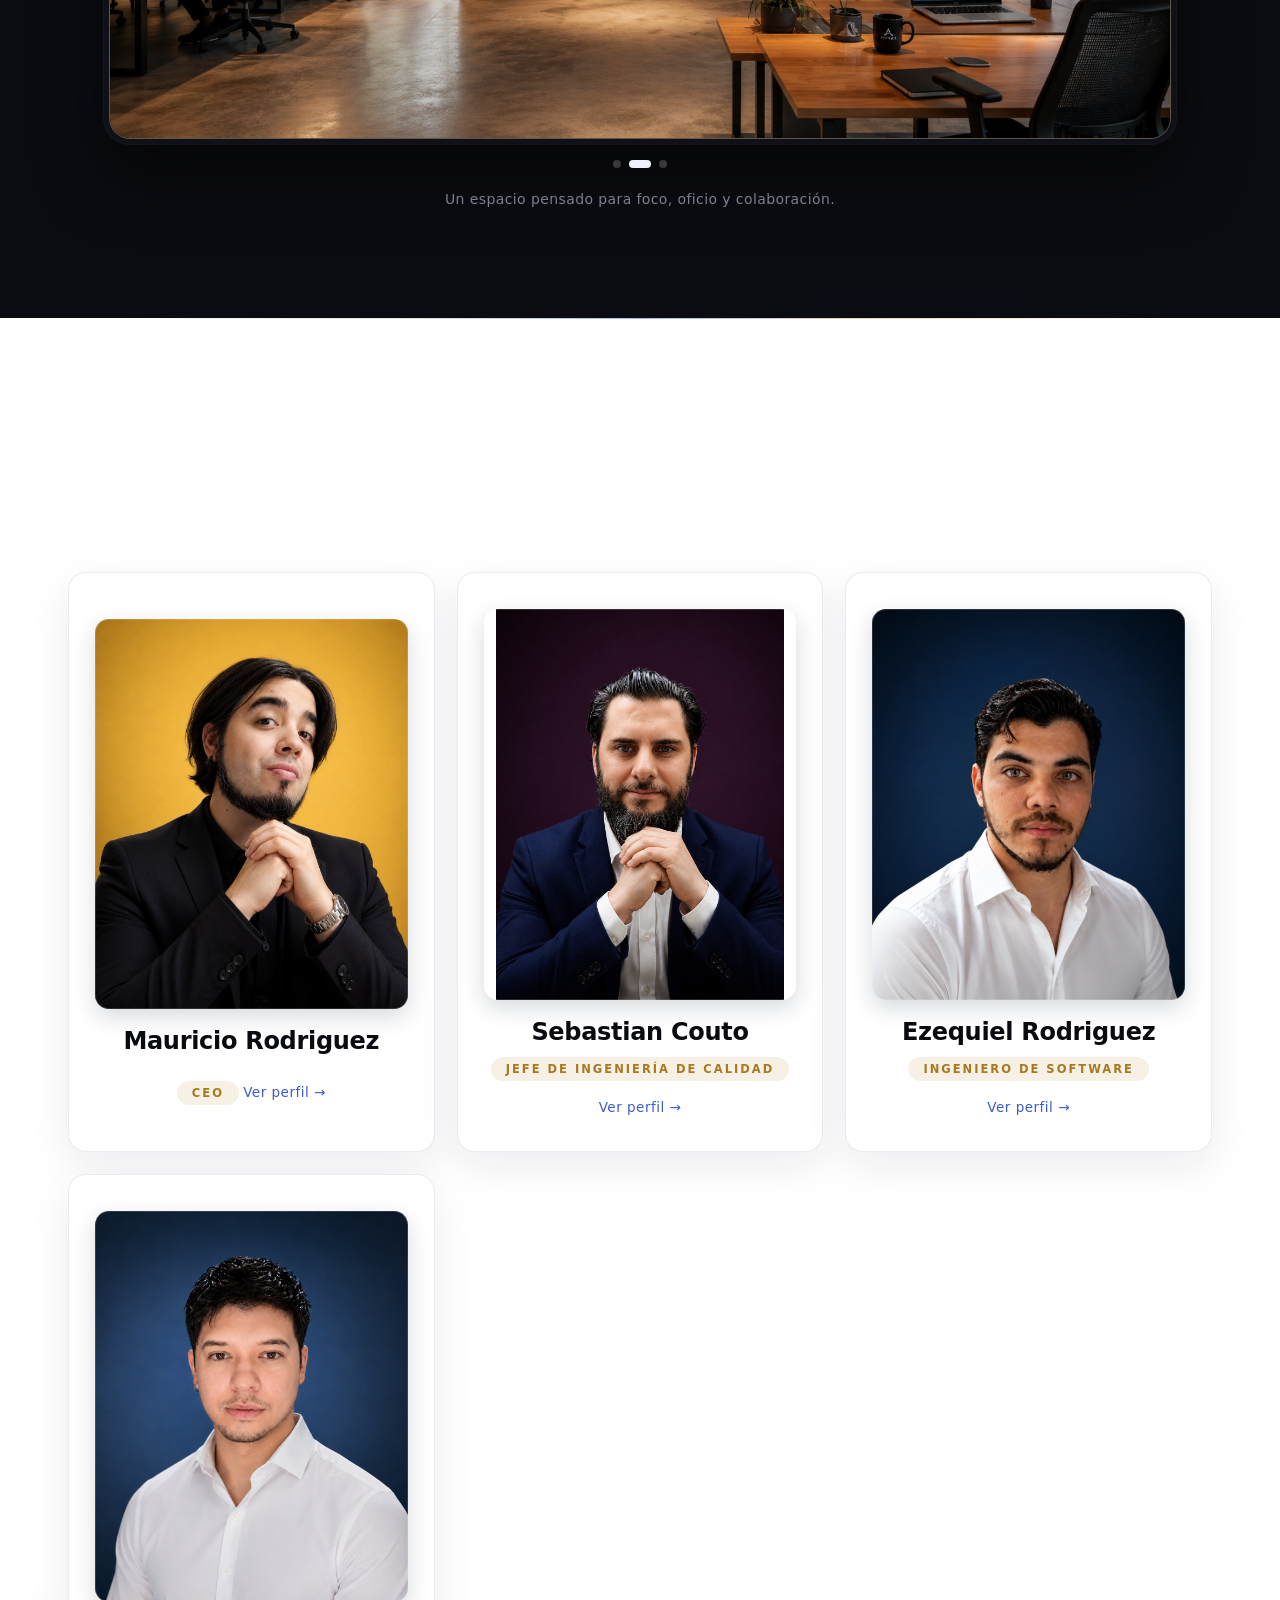
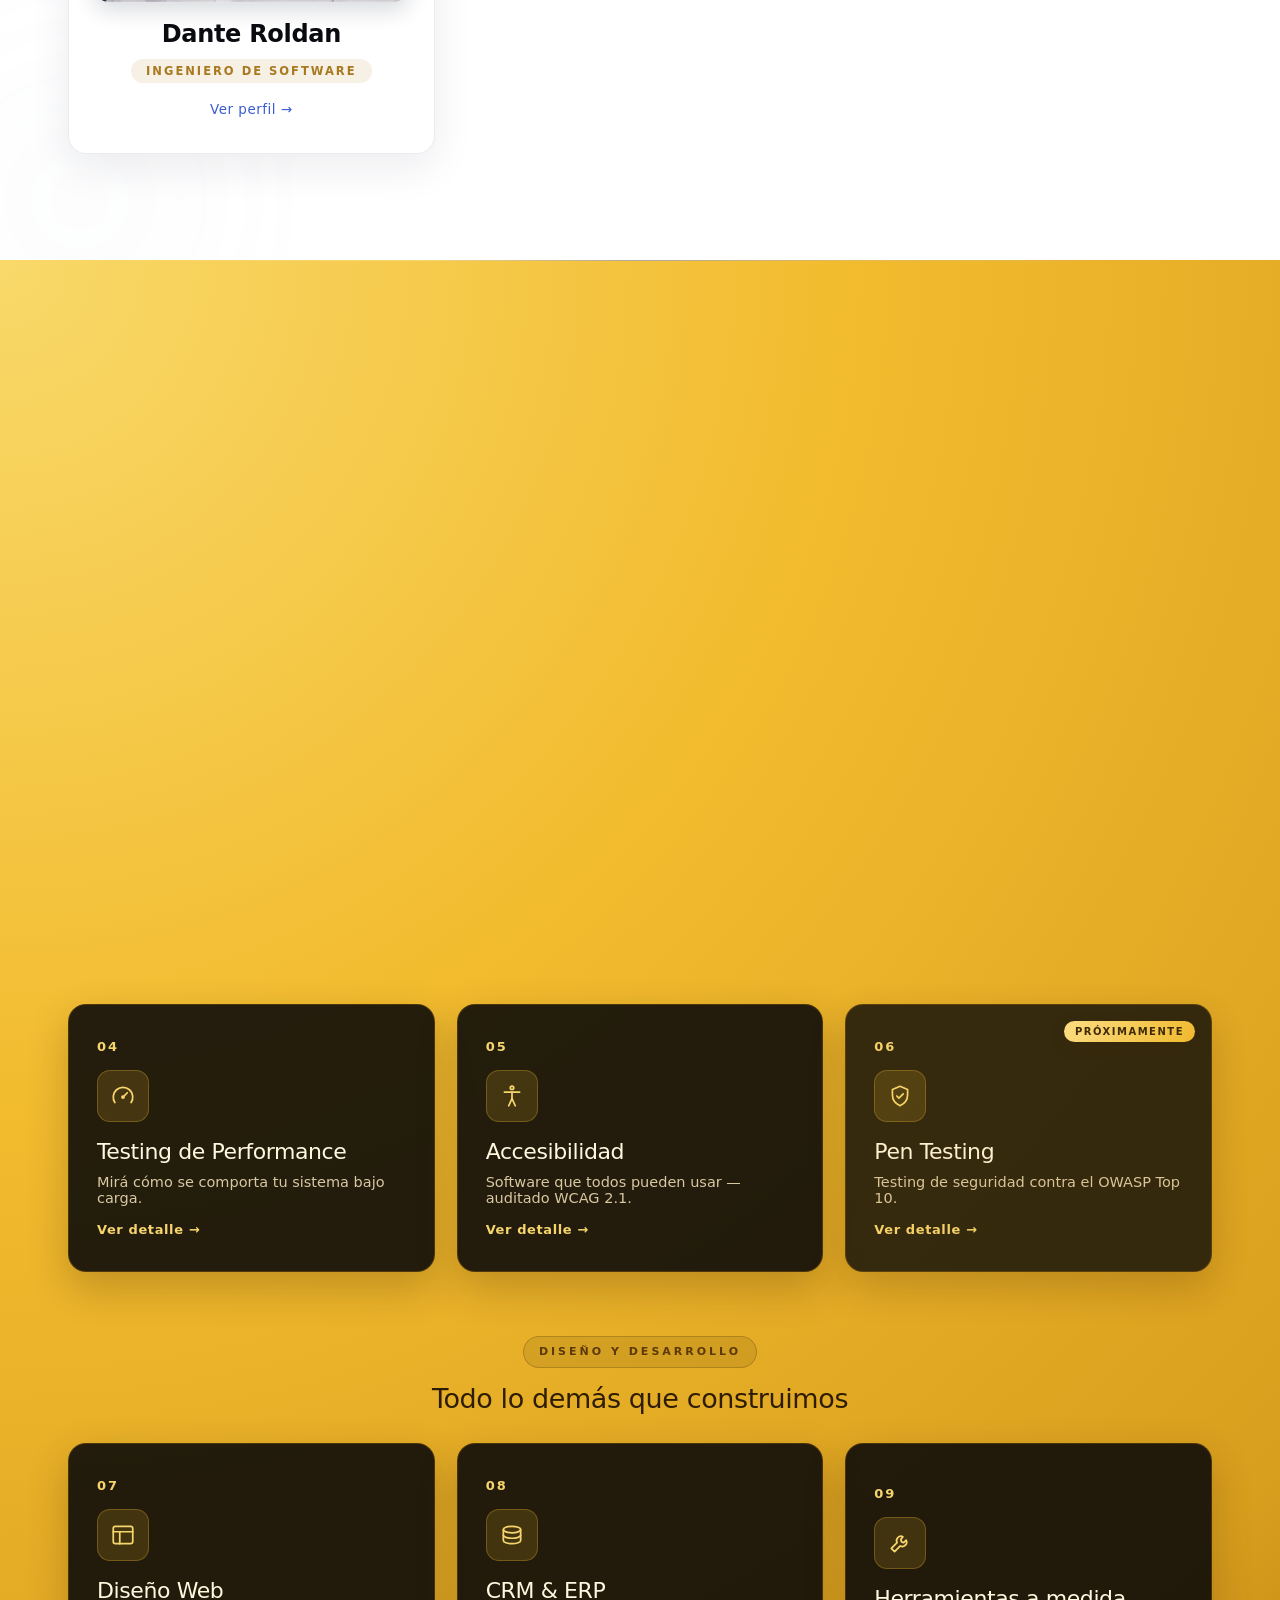
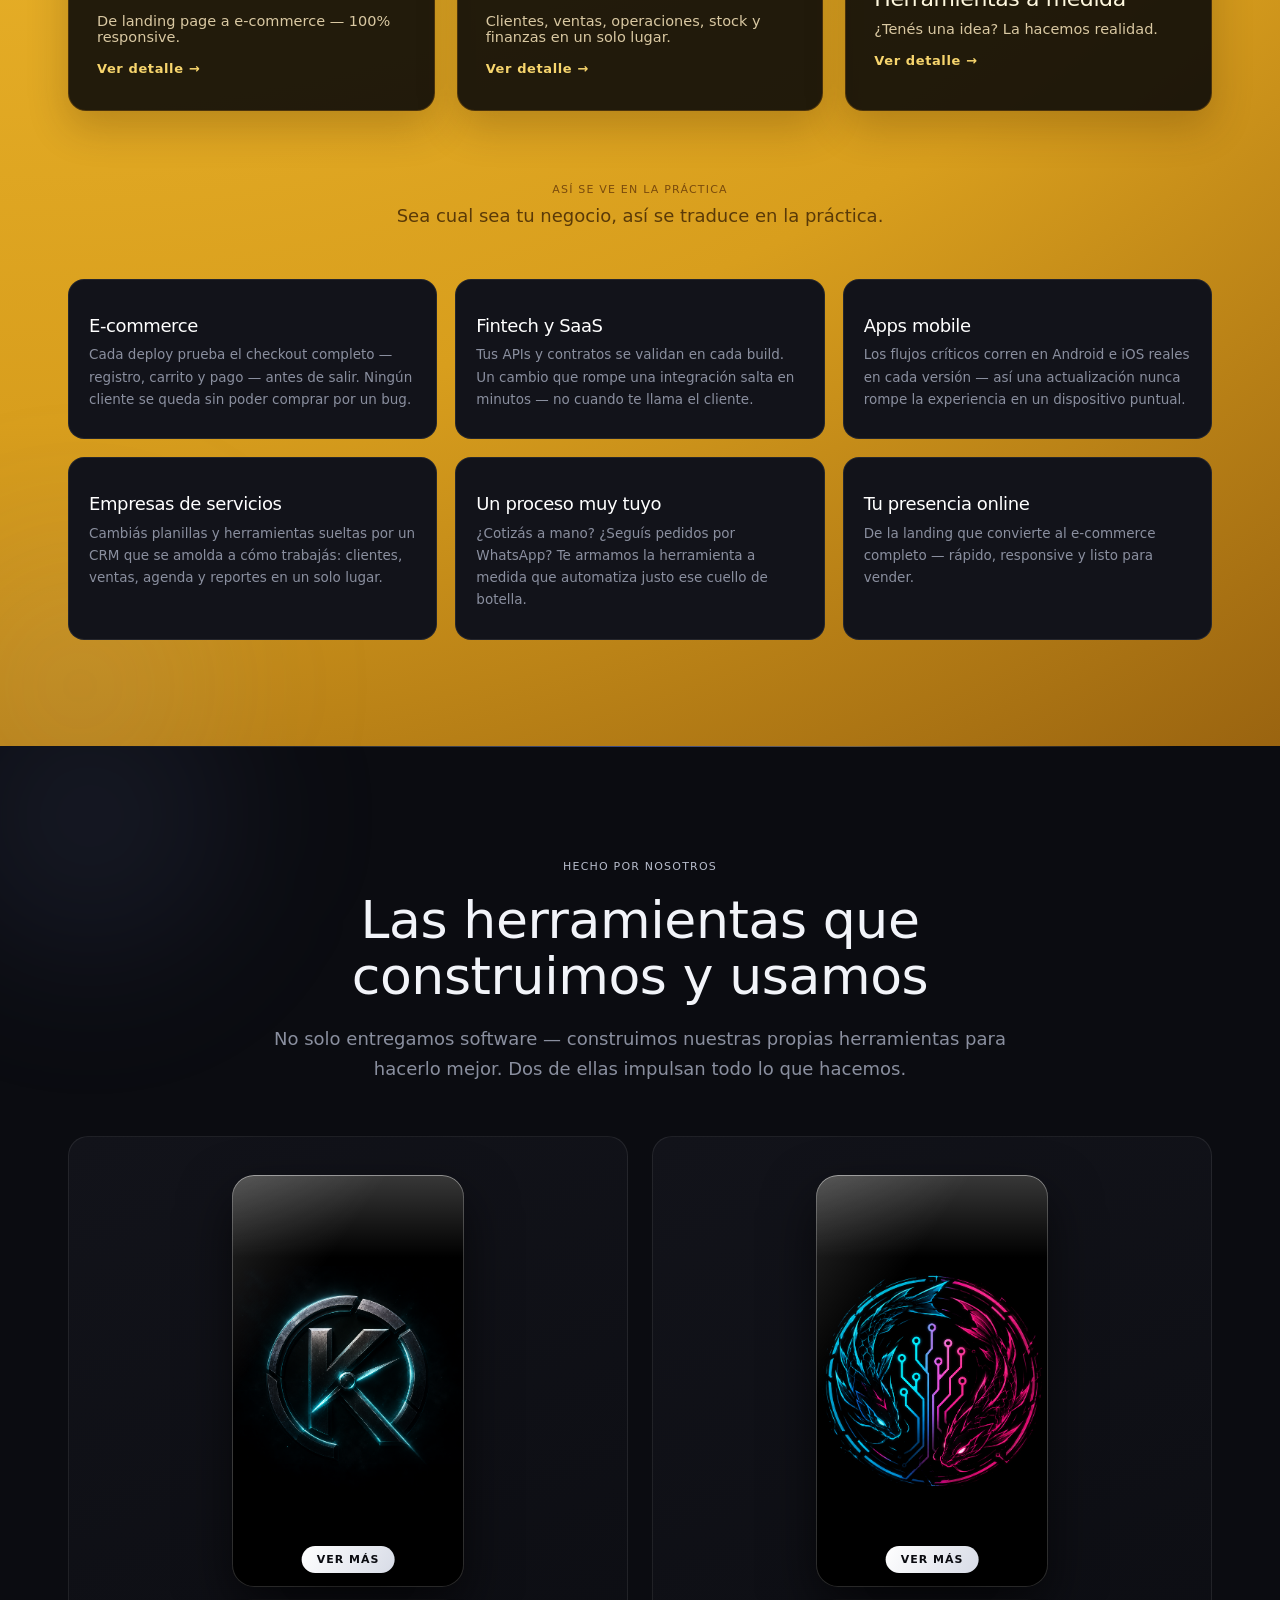
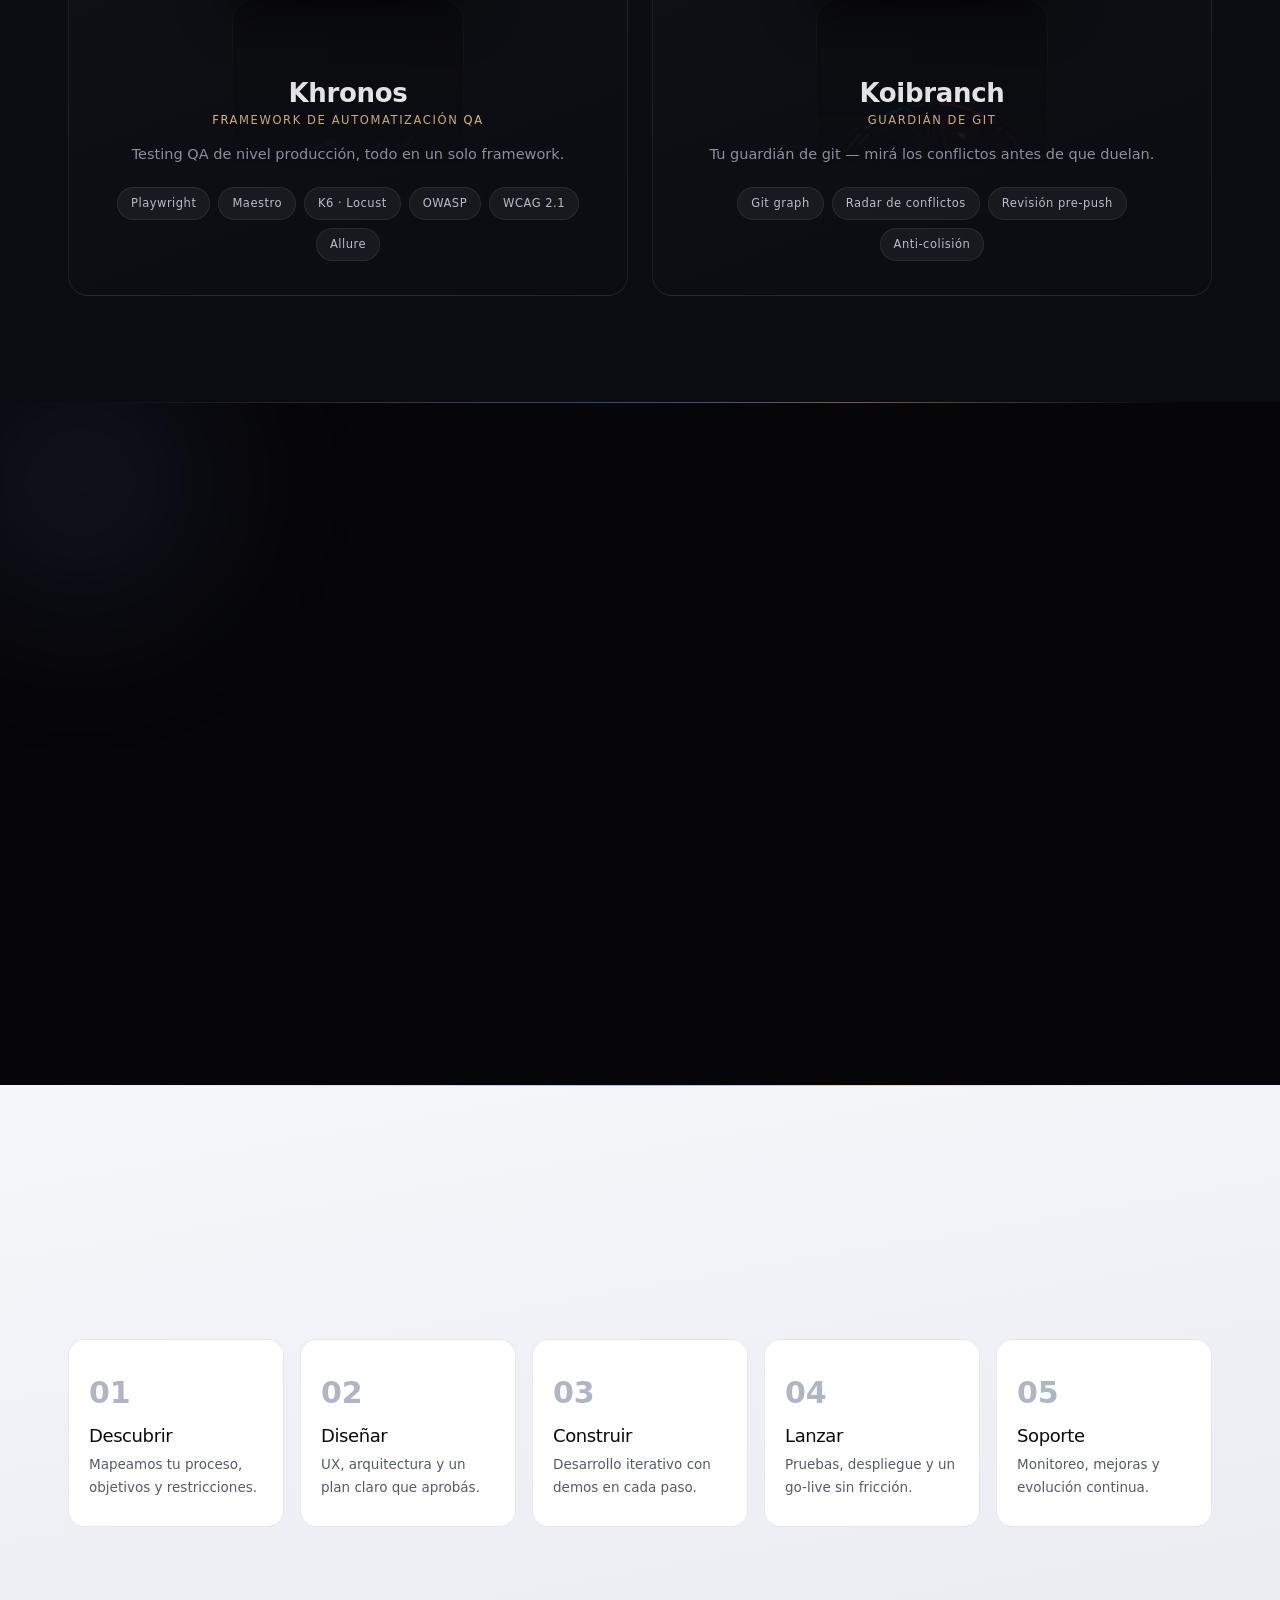
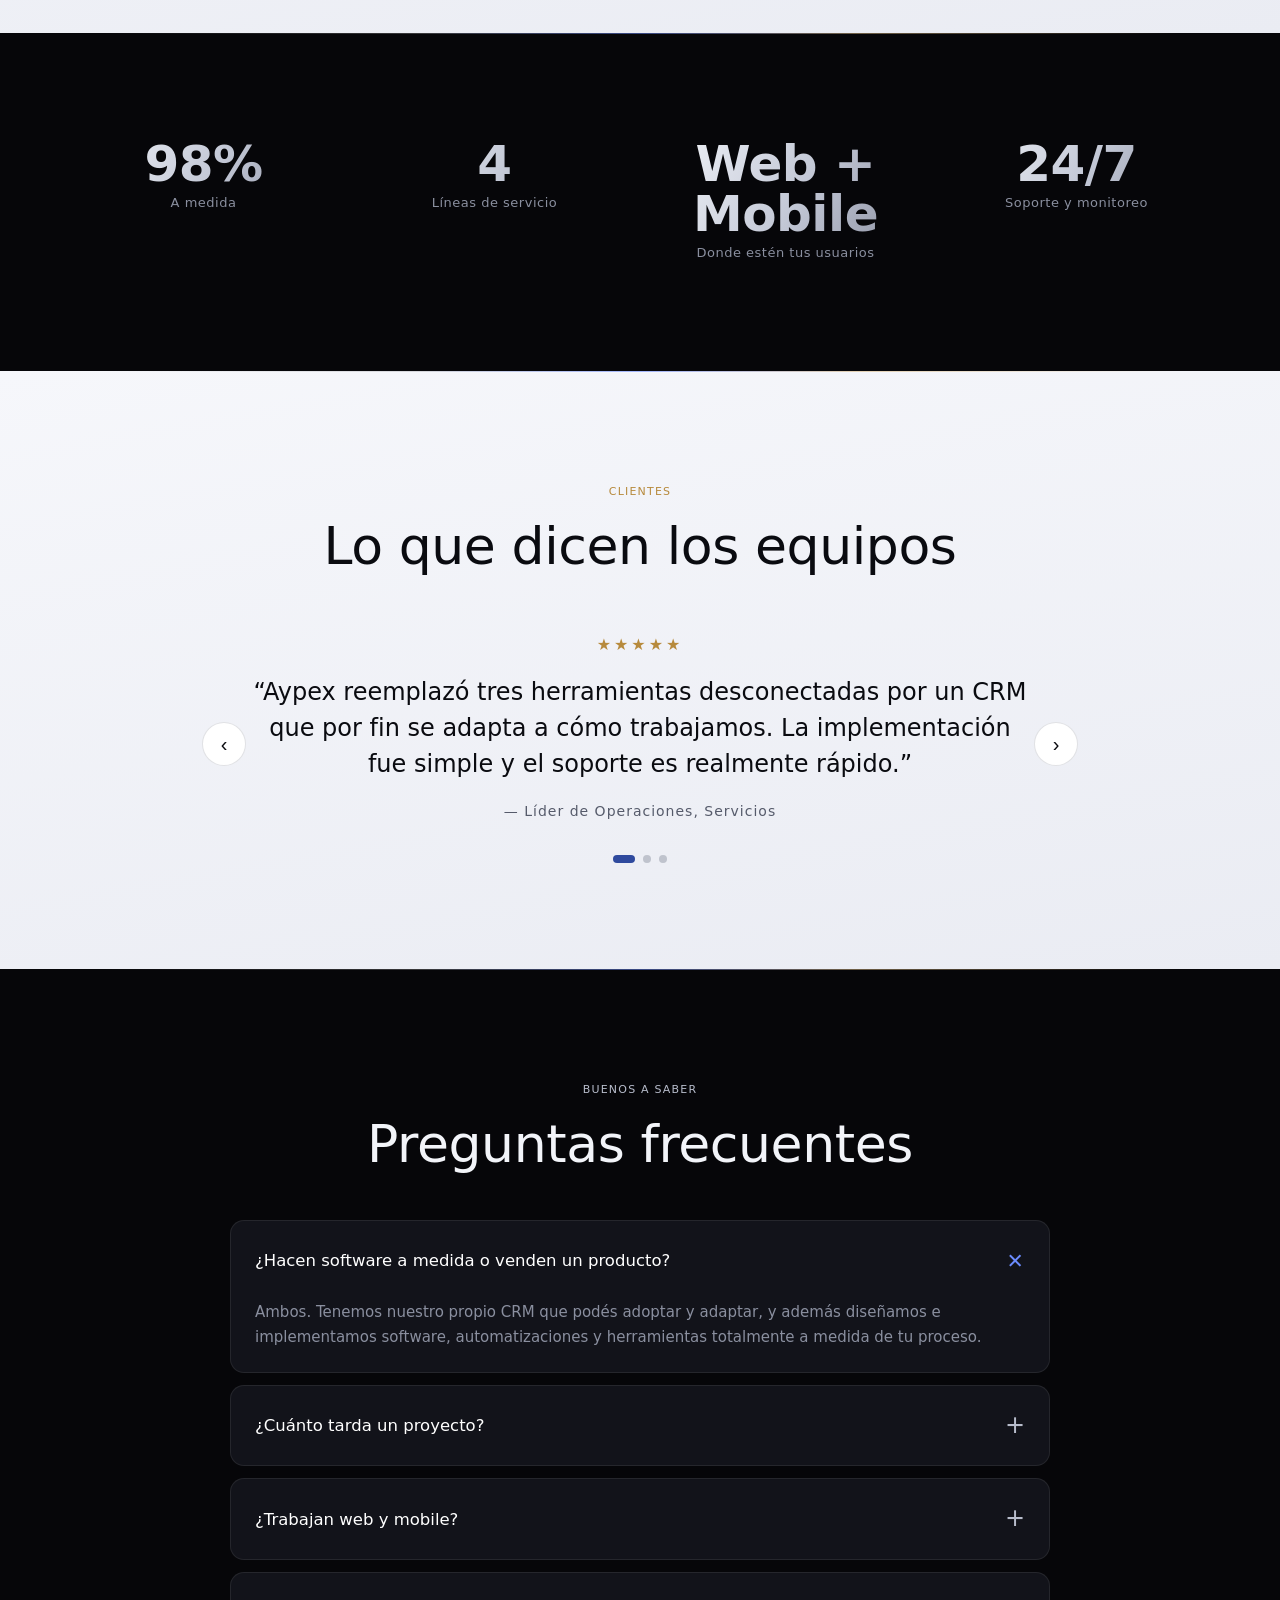
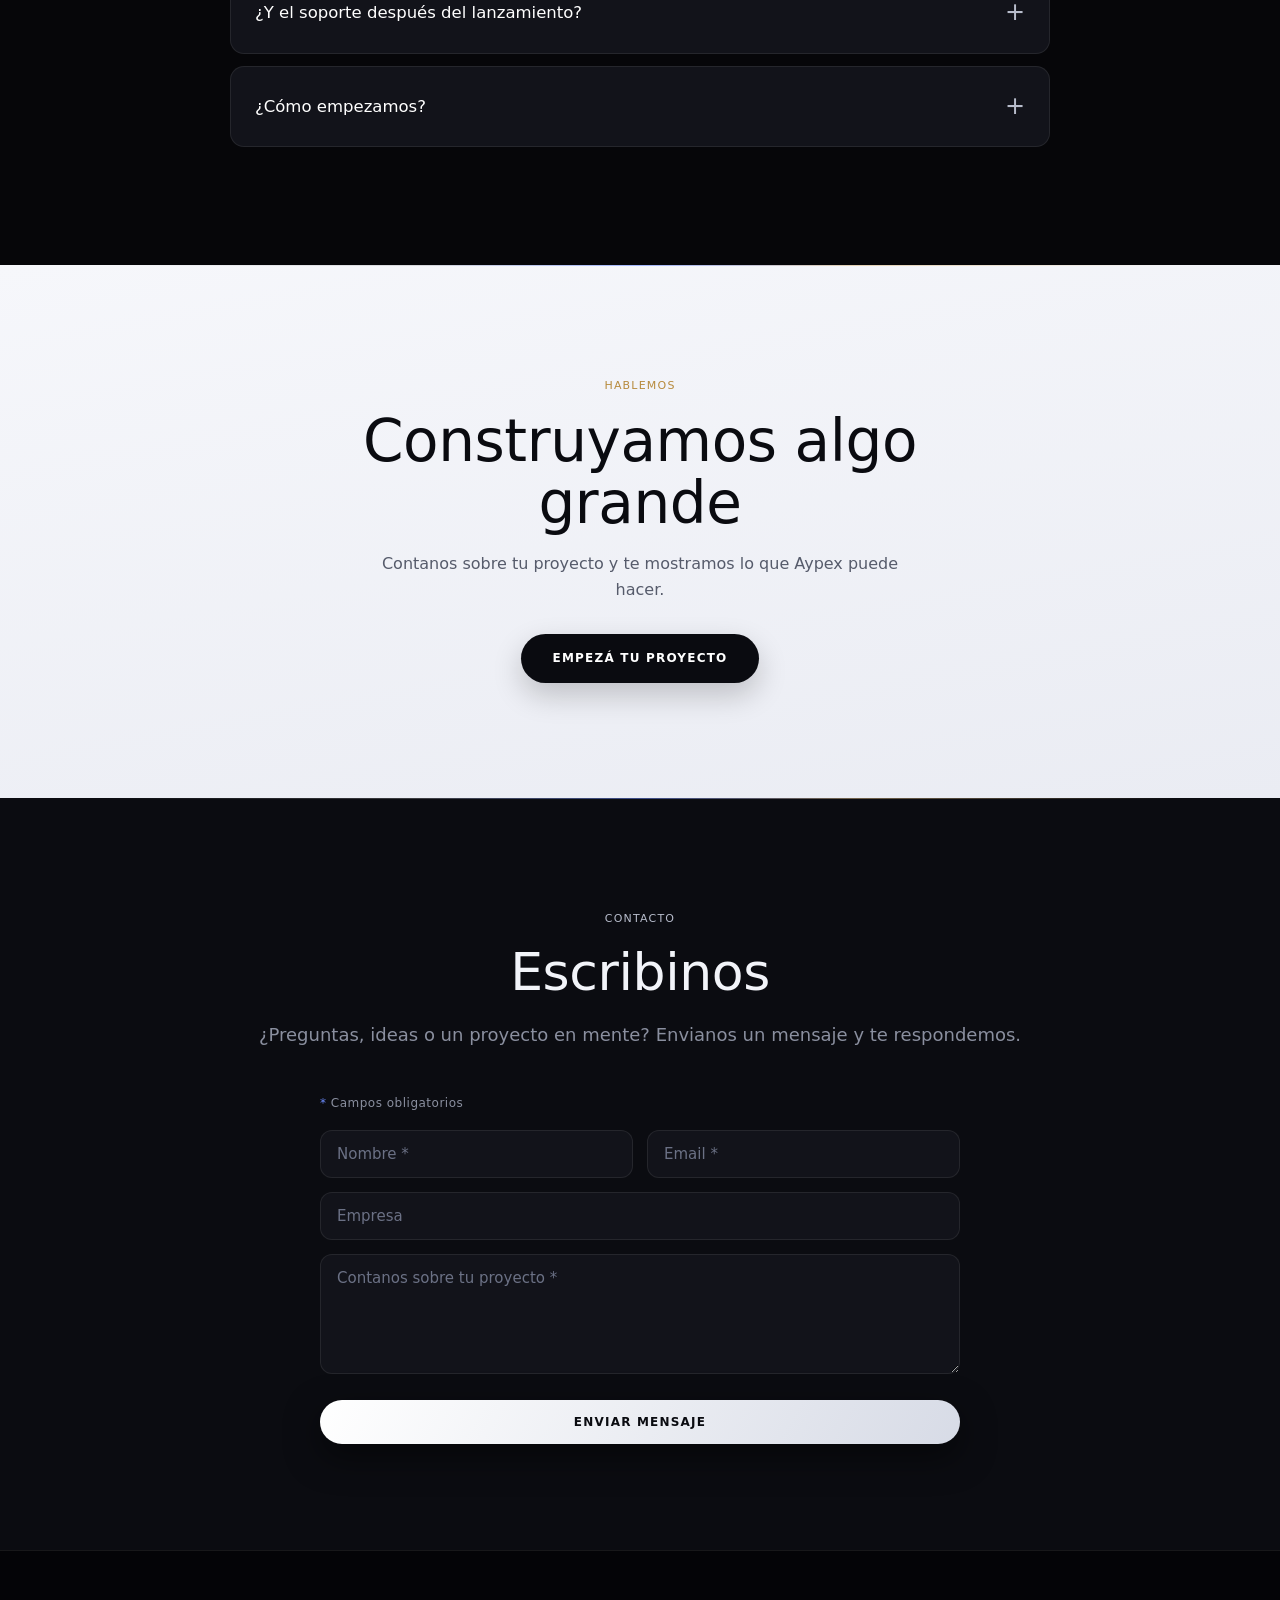
==== commit eeb86079: "feat(khronos): dedicated Khronos landing + plans page - khronos.html: benefit-focused landing (black" ====
--- a/index.html
+++ b/index.html
@@ -12,7 +12,7 @@
 <link rel="preconnect" href="https://fonts.gstatic.com" crossorigin>
 <link href="https://fonts.googleapis.com/css2?family=Space+Grotesk:wght@400;500;600;700&family=Inter:wght@300;400;500;600&display=swap" rel="stylesheet">
 <link rel="icon" type="image/png" href="assets/logo-final.png">
-<link rel="stylesheet" href="css/styles.css?v=20">
+<link rel="stylesheet" href="css/styles.css?v=21">
 </head>
 <body>
 
@@ -77,6 +77,10 @@
       <span class="eyebrow" data-en="From your docs to your tests" data-es="De tu documentación a tus pruebas">From your docs to your tests</span>
       <h2 data-en="Show it your product once. <span class='grad'>Khronos learns it.</span>" data-es="Le mostrás tu producto una vez. <span class='grad'>Khronos lo aprende.</span>">Show it your product once. <span class="grad">Khronos learns it.</span></h2>
       <p class="lead" data-en="You don't have to dictate every test. Feed Khronos your product's documentation — user stories, specs, designs, API contracts — and it understands what your product does, how people use it and what should happen at each step. From there it writes the cases and walks the full flows for you." data-es="No hace falta que le dictes cada prueba. Alimentás a Khronos con la documentación de tu producto — historias de usuario, especificaciones, diseños, contratos de API — y entiende qué hace, cómo lo usa la gente y qué debería pasar en cada paso. Con eso arma los casos y recorre los flujos completos por vos.">You don't have to dictate every test. Feed Khronos your product's documentation — user stories, specs, designs, API contracts — and it understands what your product does, how people use it and what should happen at each step. From there it writes the cases and walks the full flows for you.</p>
+      <div class="k-cta" style="margin-top:28px;display:flex;gap:14px;justify-content:center;flex-wrap:wrap">
+        <a class="btn solid" href="khronos.html" data-en="Discover Khronos" data-es="Conocé Khronos">Discover Khronos</a>
+        <a class="btn" href="khronos-planes.html" data-en="Plans &amp; packages" data-es="Planes y paquetes">Plans &amp; packages</a>
+      </div>
     </div>
     <div class="hiw">
       <div class="step"><div class="s-n">01</div><h3 data-en="You feed it" data-es="Lo alimentás">You feed it</h3><p data-en="Docs, user stories, acceptance criteria, Figma, API contracts. The better the context, the better the tests." data-es="Docs, historias de usuario, criterios de aceptación, Figma, contratos de API. Mejor contexto, mejores pruebas.">Docs, user stories, acceptance criteria, Figma, API contracts. The better the context, the better the tests.</p></div>
@@ -509,6 +513,6 @@
 
 <div class="scroll-fx" aria-hidden="true"></div>
 <div class="cursor-glow" aria-hidden="true"></div>
-<script src="js/main.js?v=19"></script>
+<script src="js/main.js?v=20"></script>
 </body>
 </html>
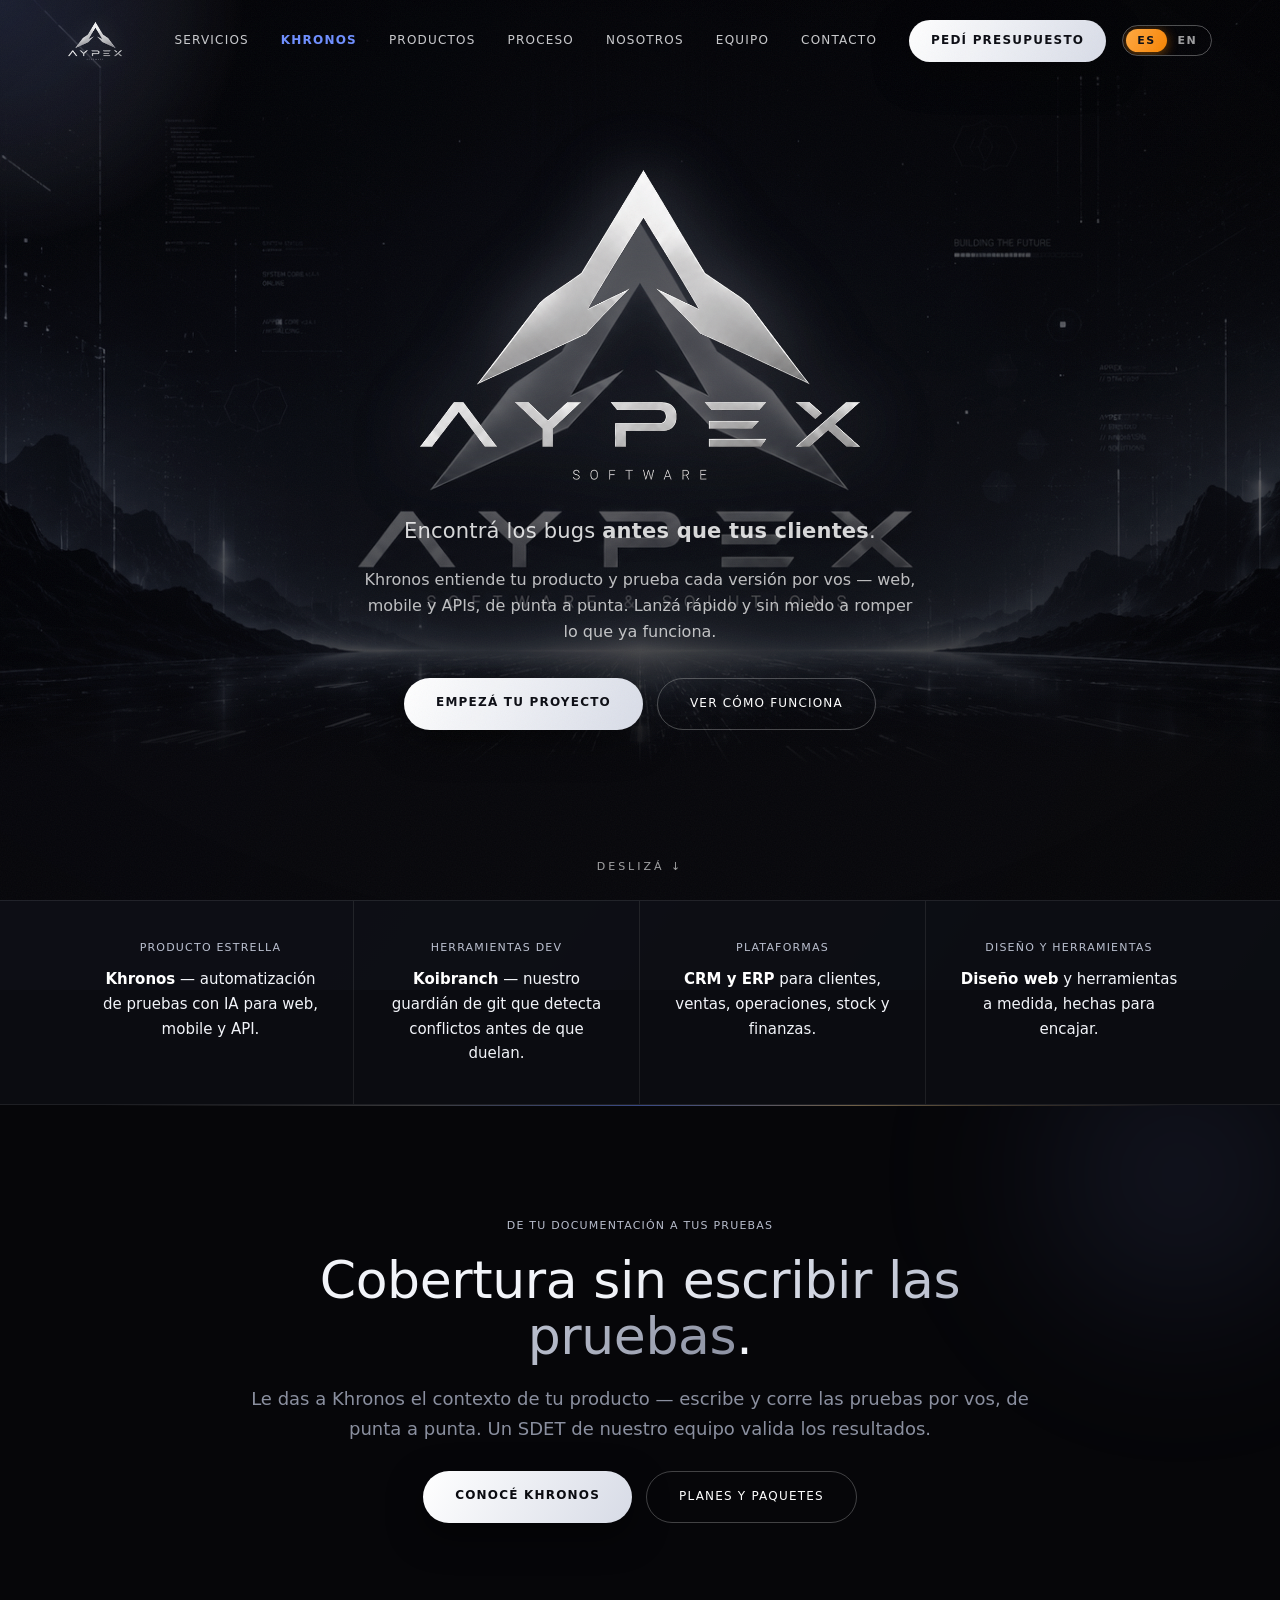
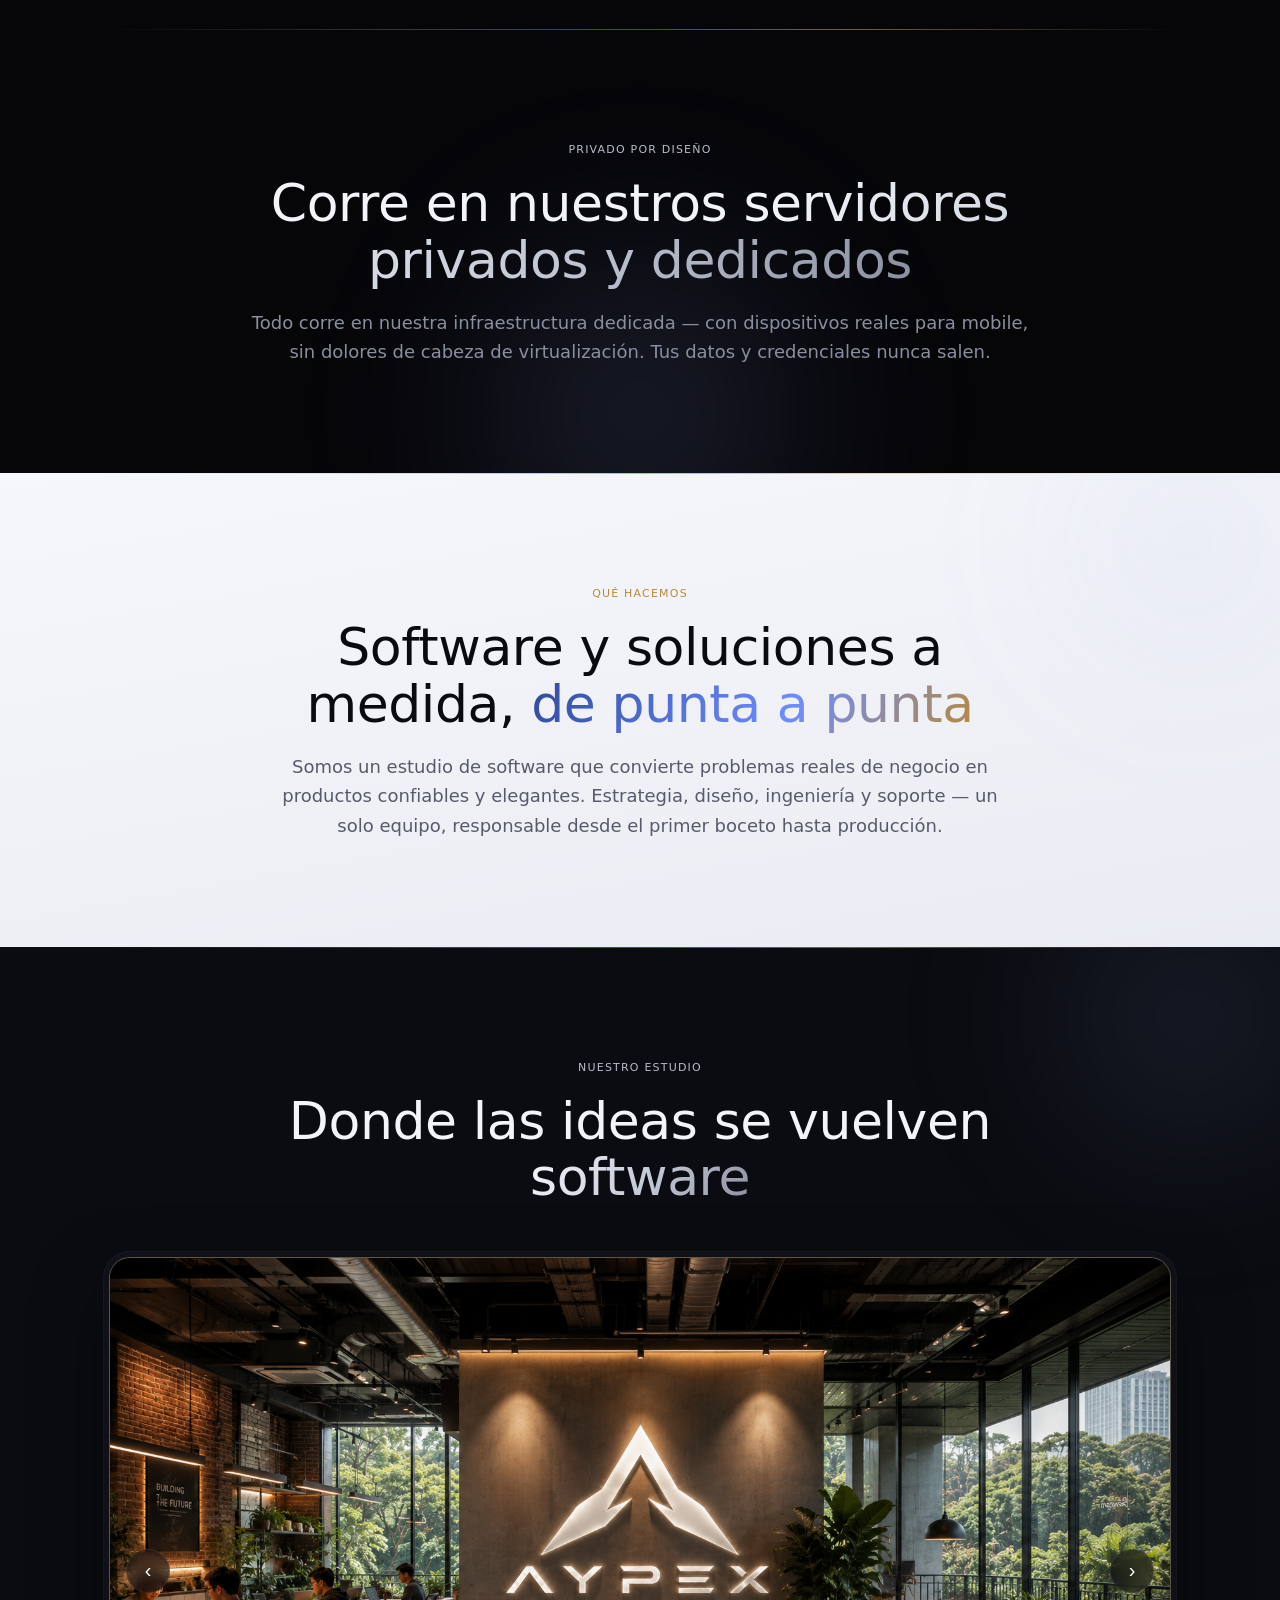
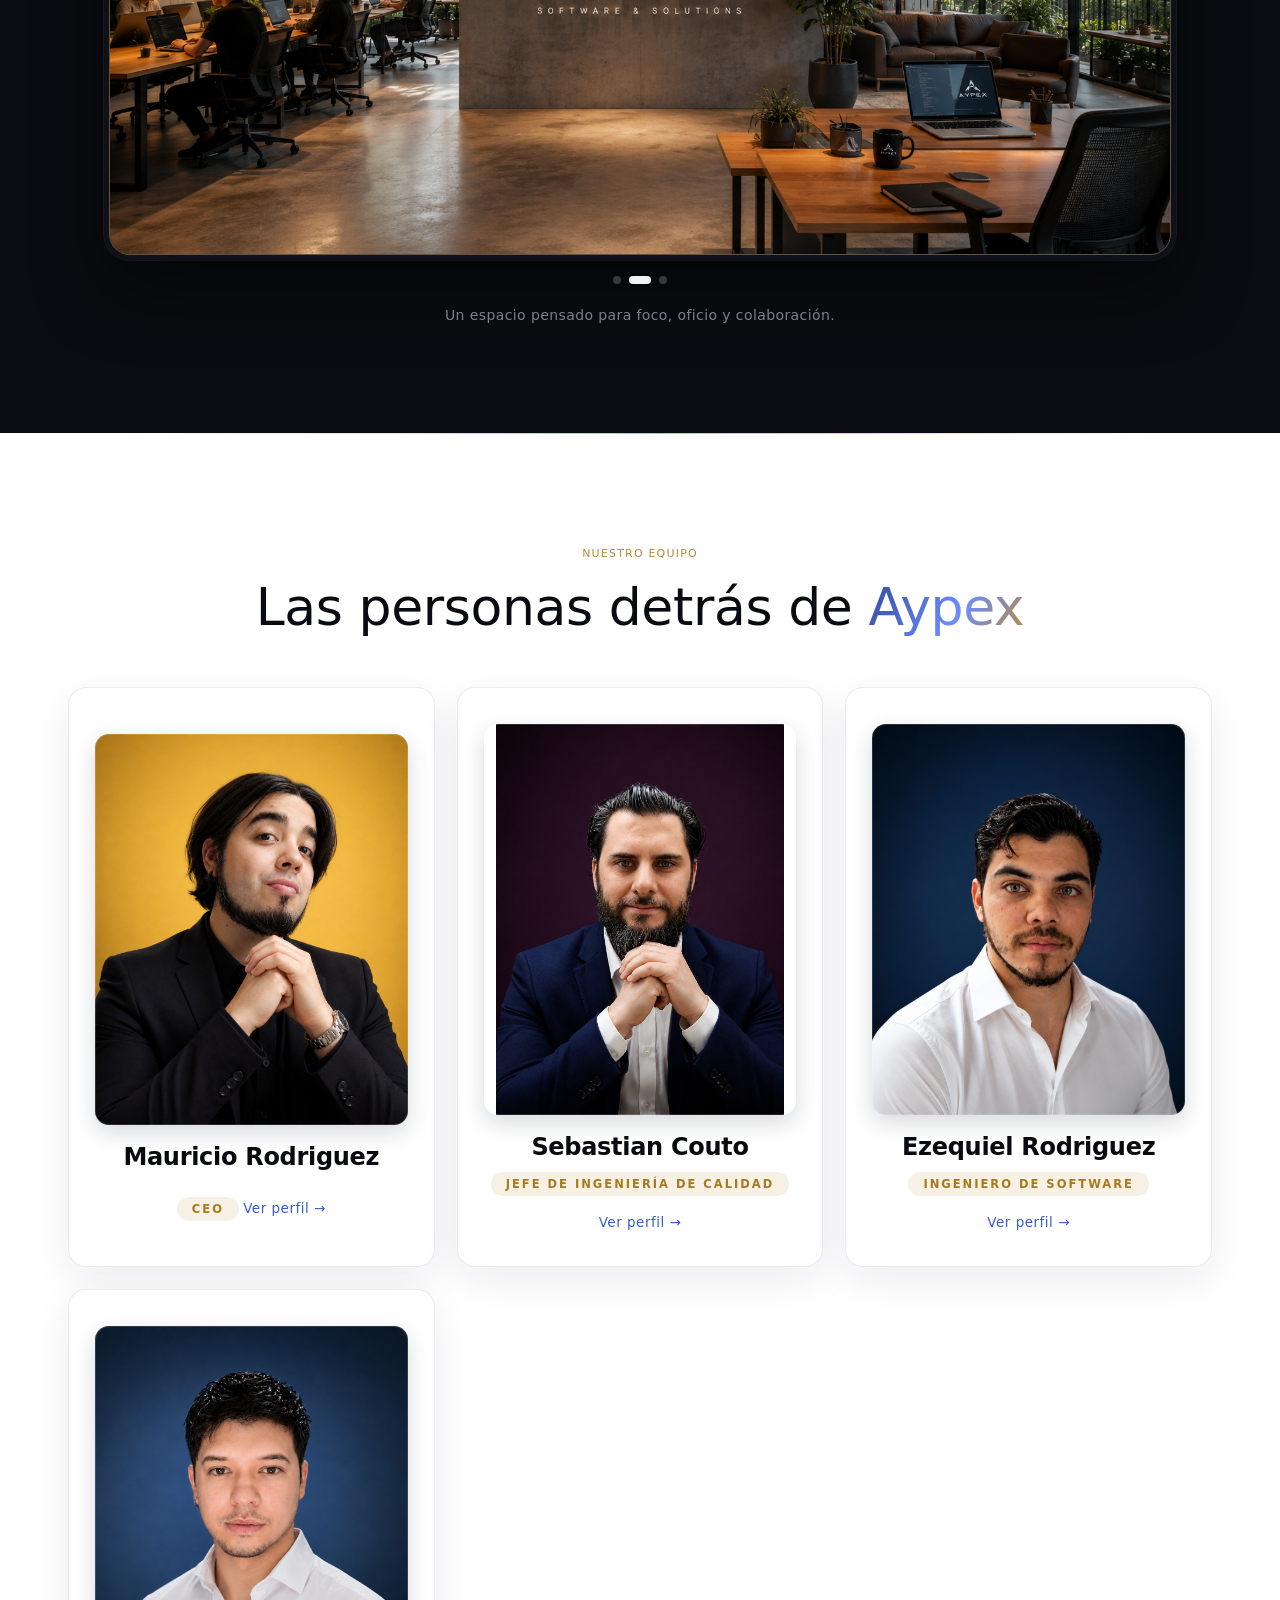
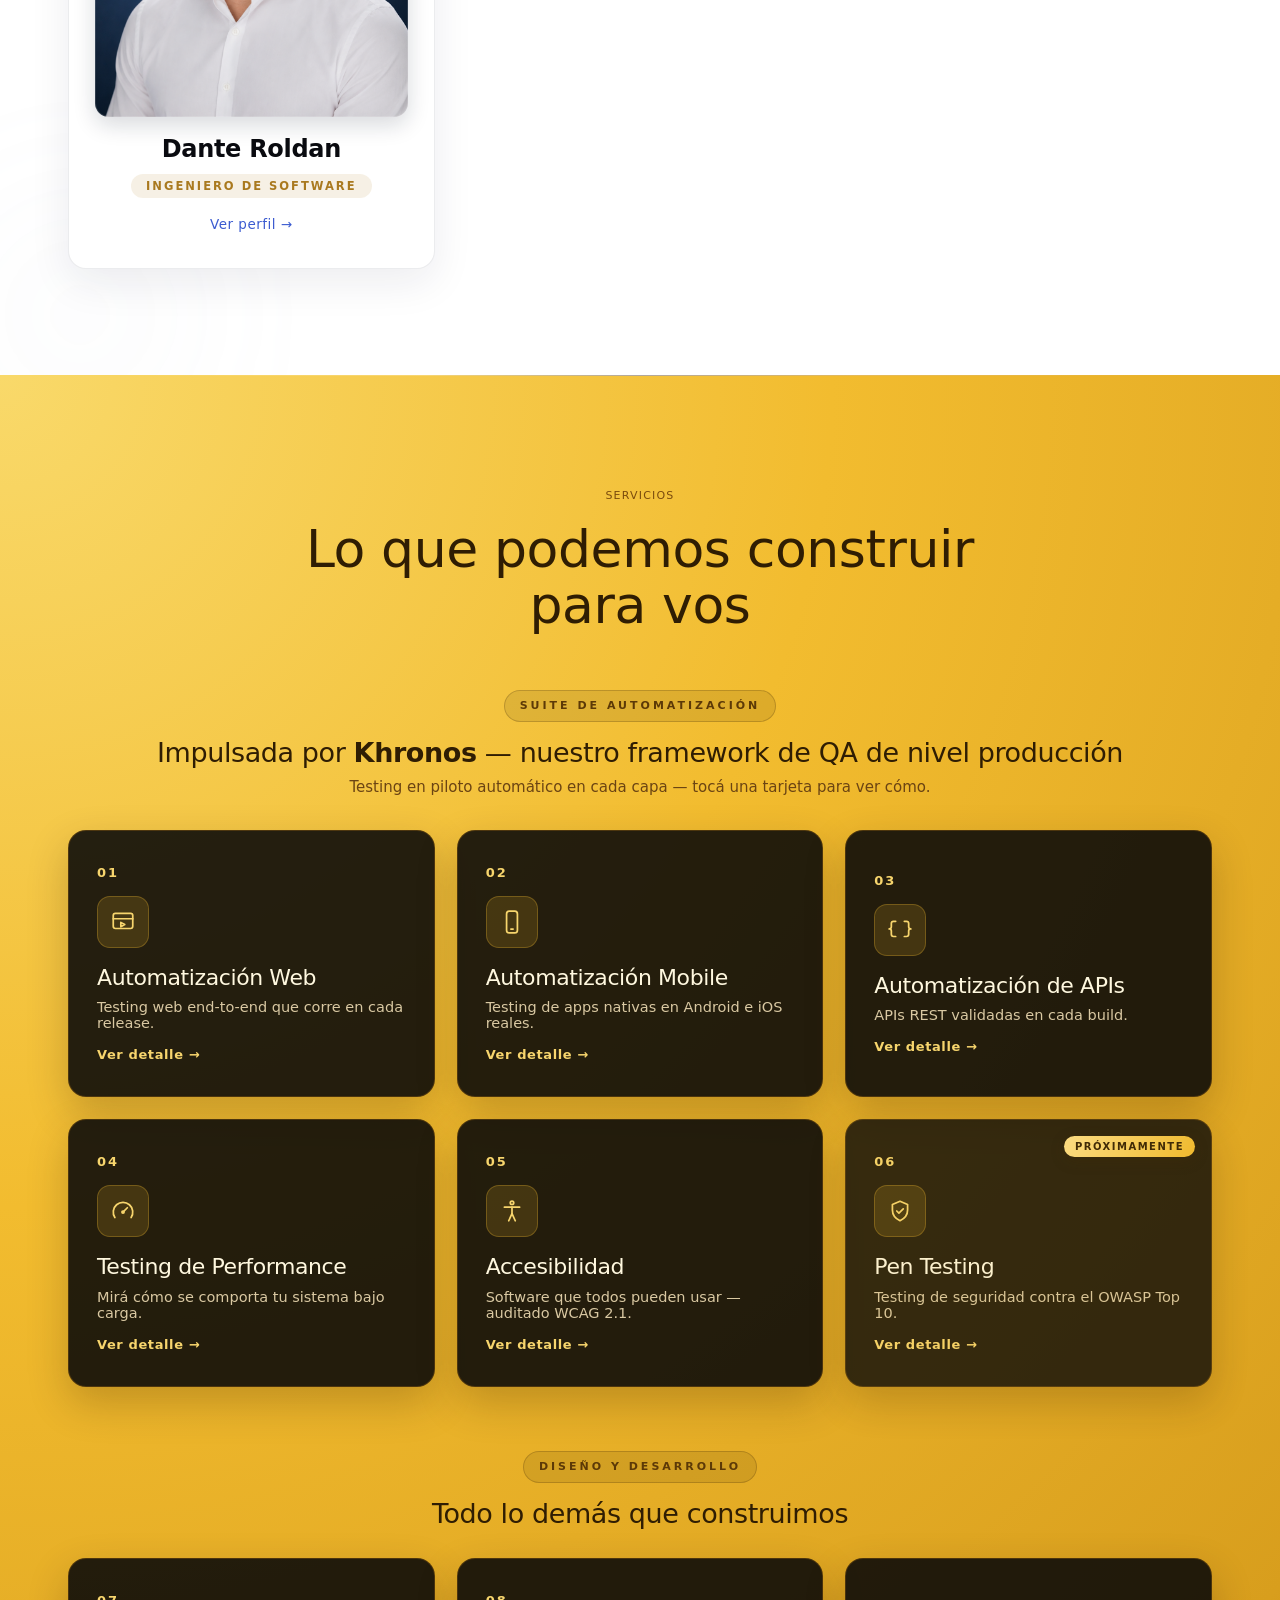
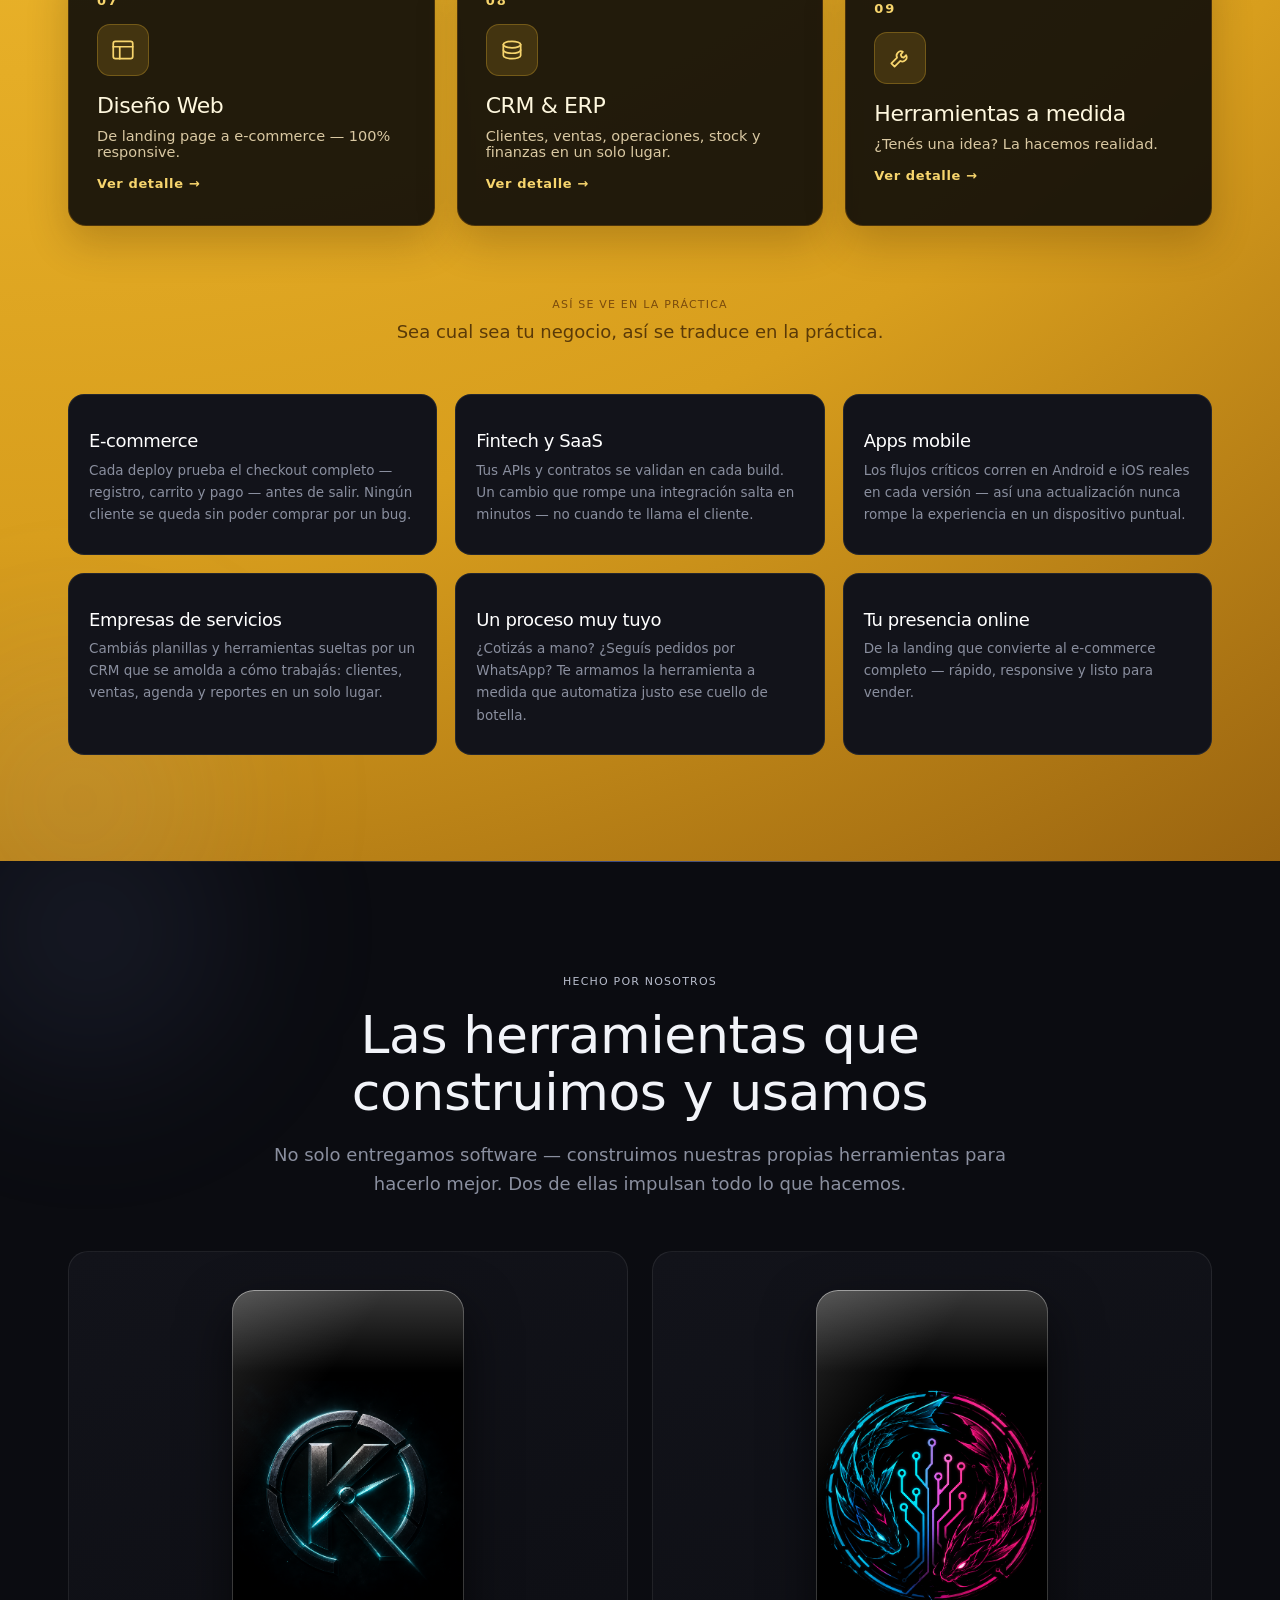
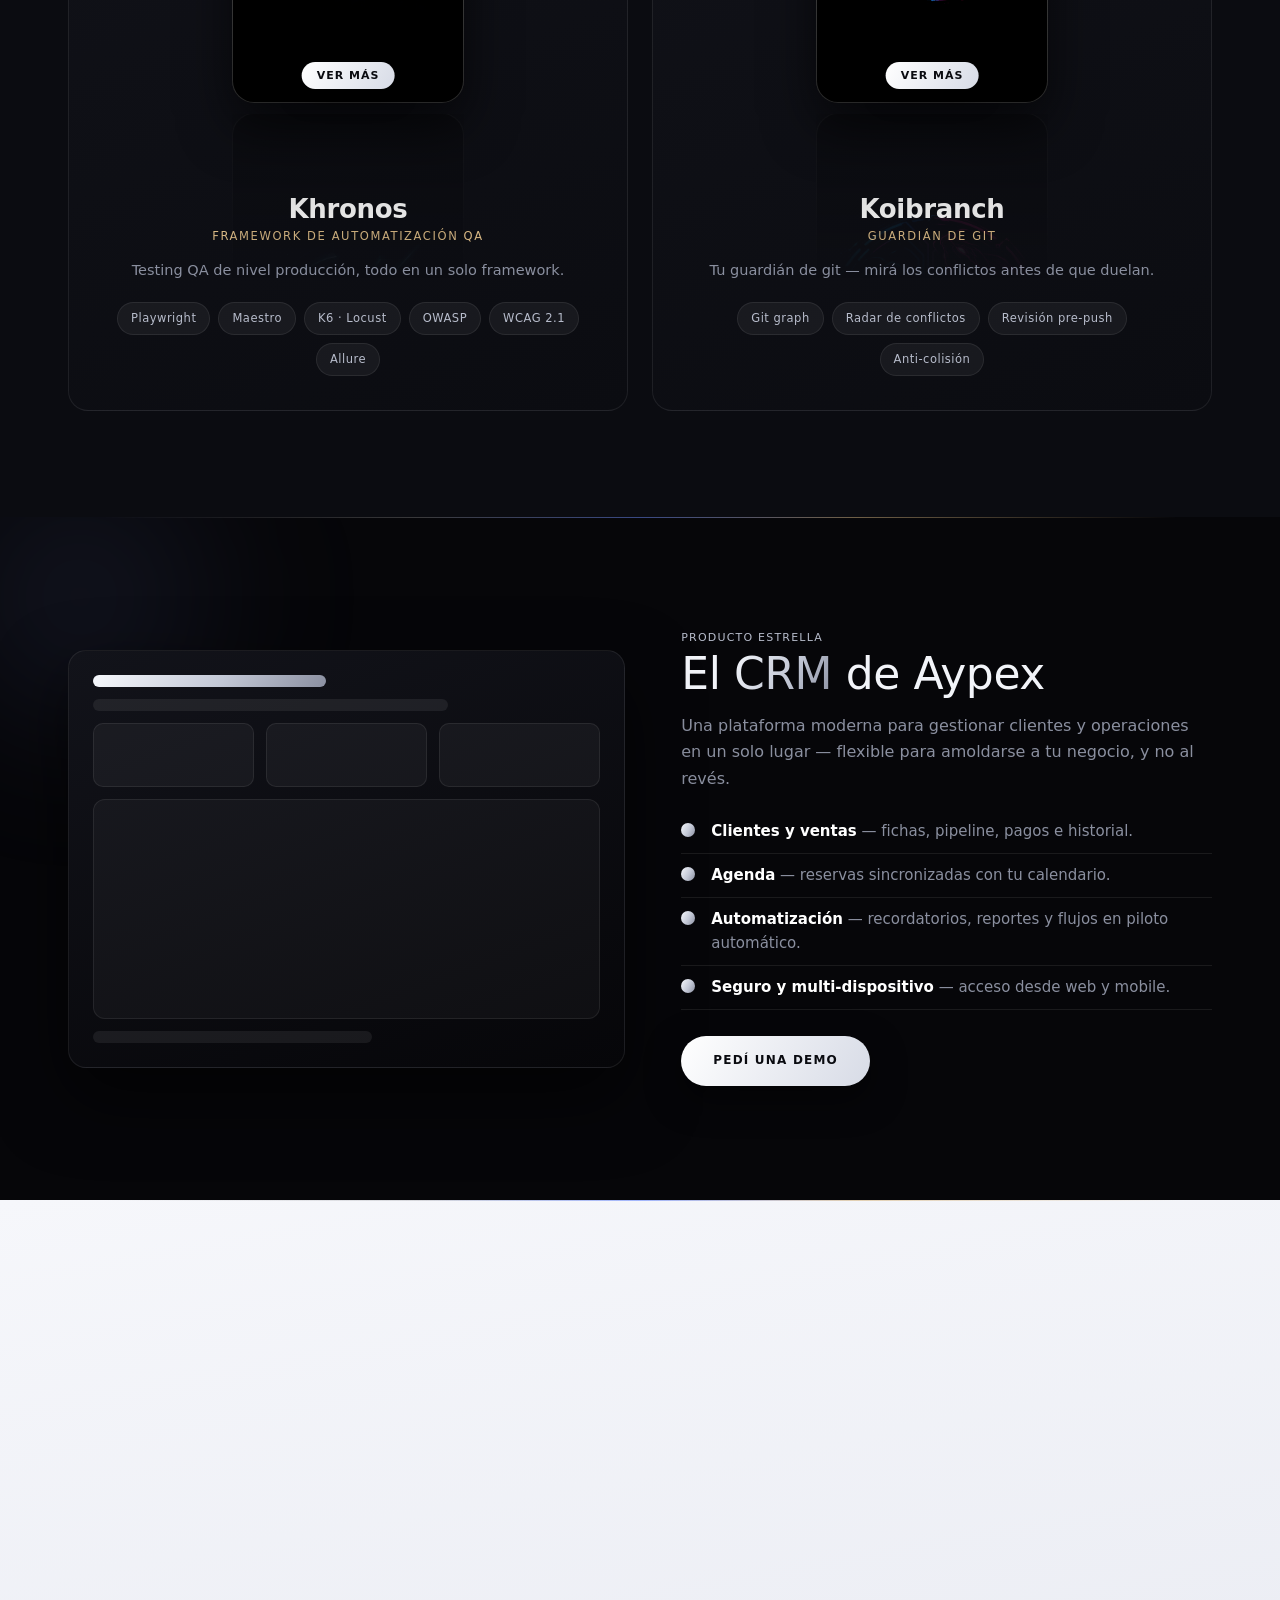
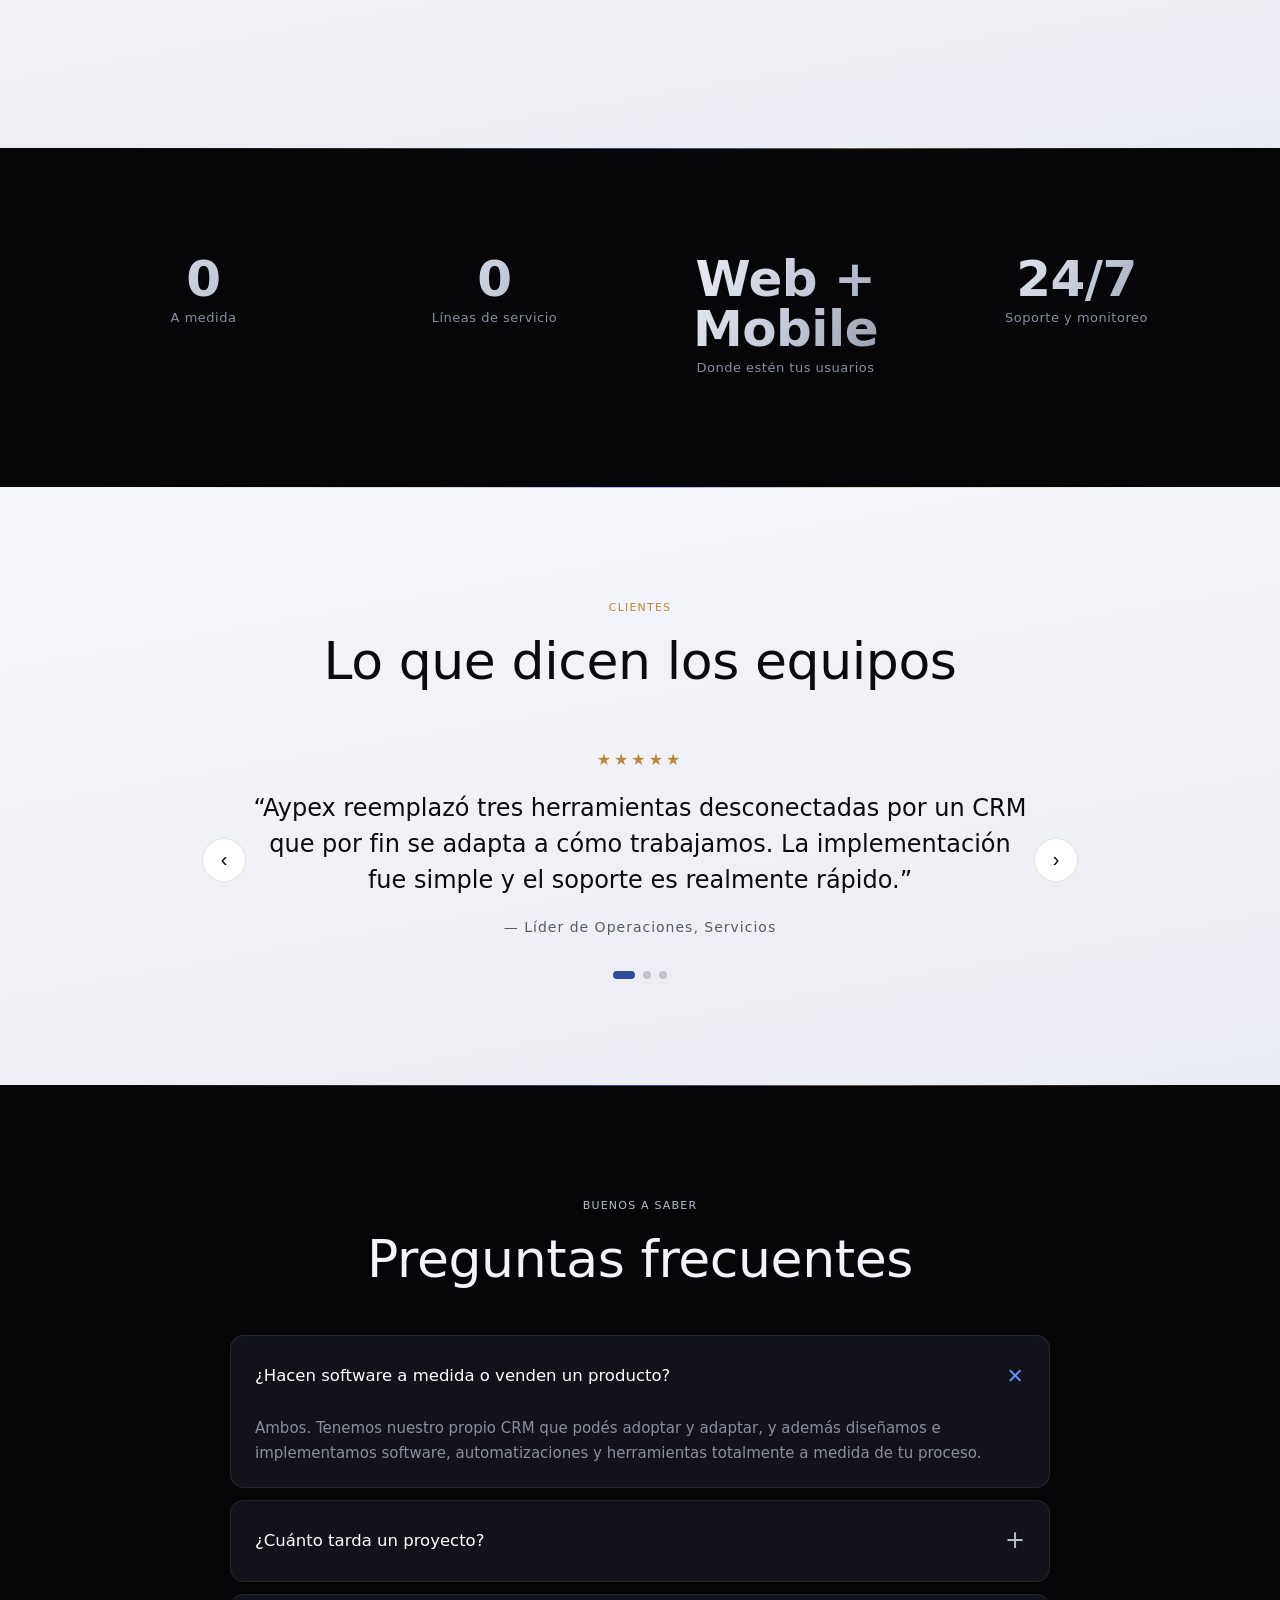
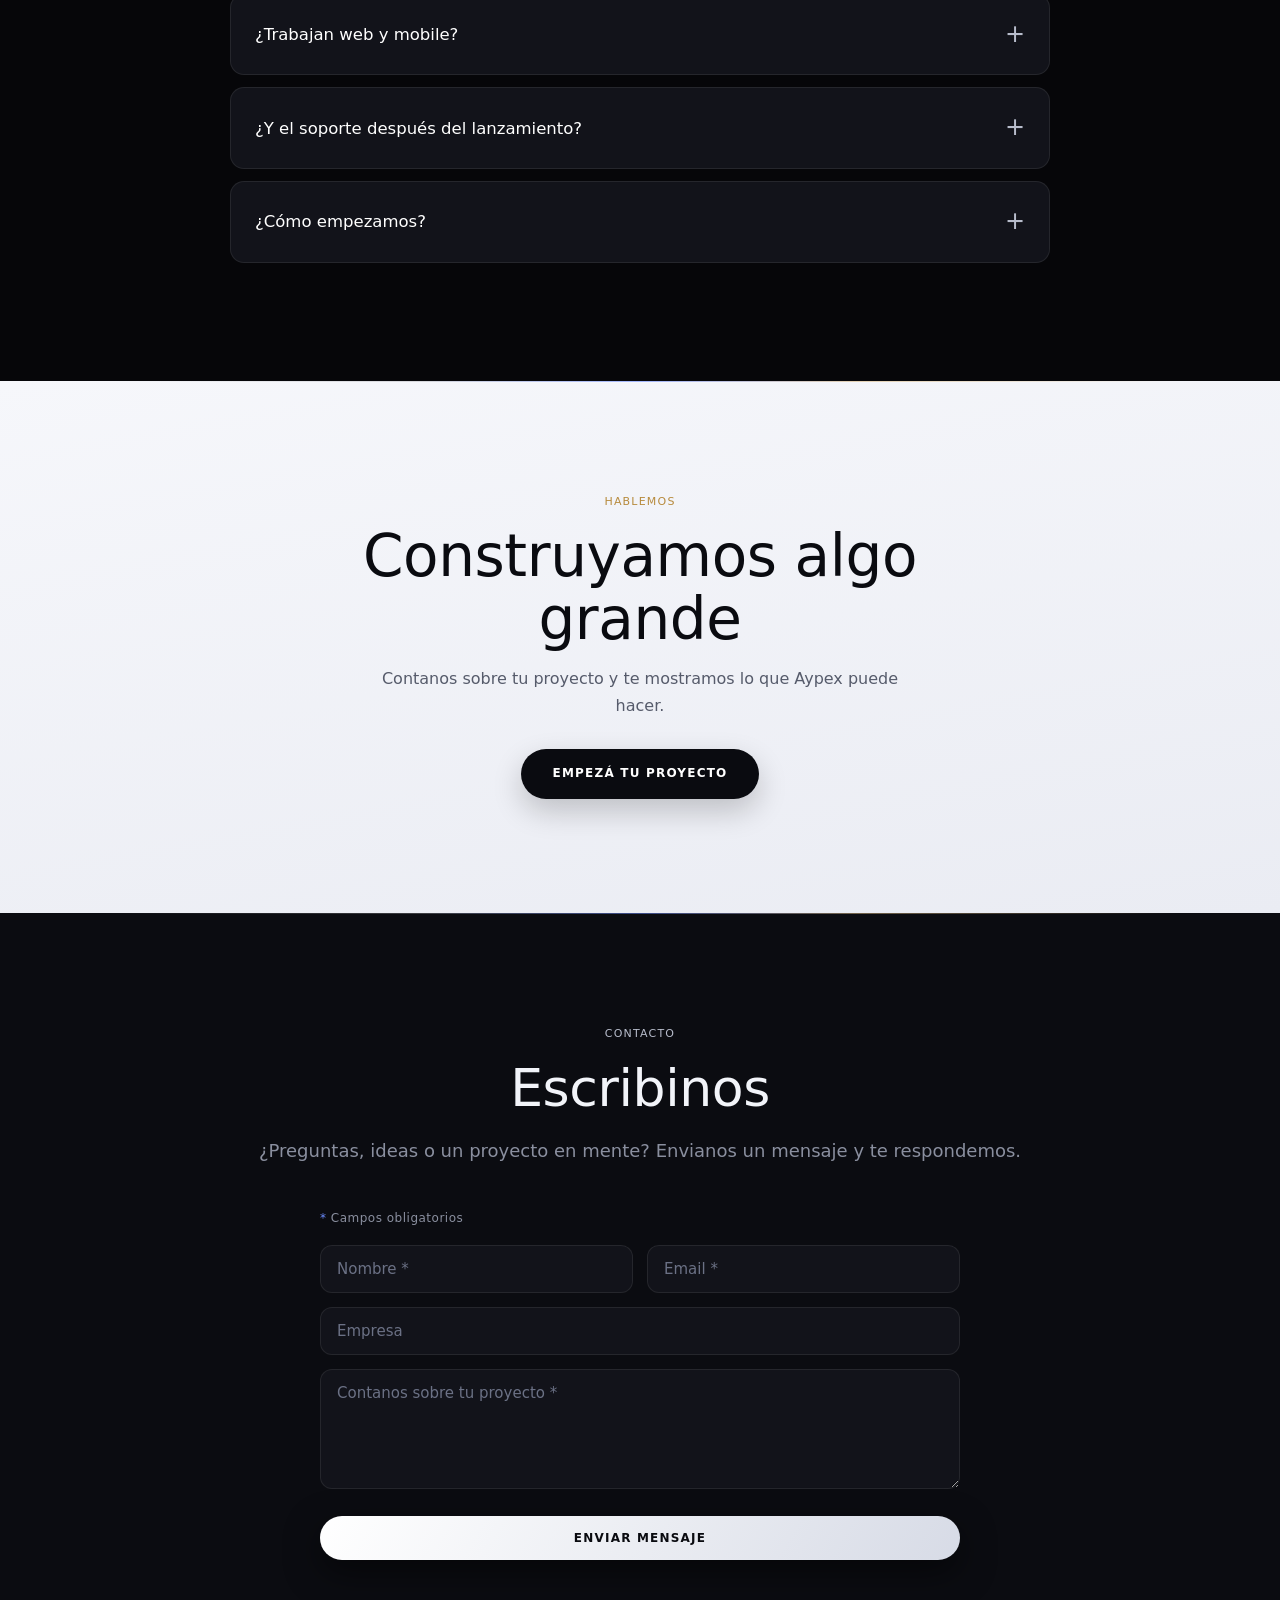
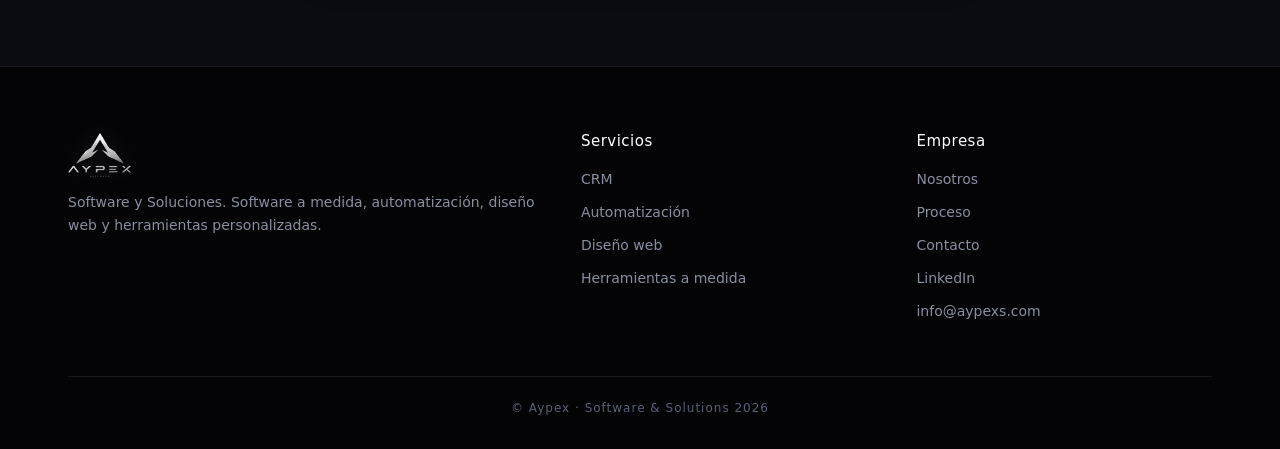
==== commit 4ea8cd44: "fix(khronos): restore 'Every test tagged' + coverage % before the carousel A move script bug dropped" ====
--- a/index.html
+++ b/index.html
@@ -12,7 +12,7 @@
 <link rel="preconnect" href="https://fonts.gstatic.com" crossorigin>
 <link href="https://fonts.googleapis.com/css2?family=Space+Grotesk:wght@400;500;600;700&family=Inter:wght@300;400;500;600&display=swap" rel="stylesheet">
 <link rel="icon" type="image/png" href="assets/logo-final.png">
-<link rel="stylesheet" href="css/styles.css?v=21">
+<link rel="stylesheet" href="css/styles.css?v=25">
 </head>
 <body>
 
@@ -23,6 +23,7 @@
     <div class="nav-right">
       <nav class="menu" id="menu">
         <a href="#servicios" data-en="Services" data-es="Servicios">Services</a>
+        <a href="khronos.html" class="nav-khronos" data-en="Khronos" data-es="Khronos">Khronos</a>
         <a href="#producto" data-en="Products" data-es="Productos">Products</a>
         <a href="#proceso" data-en="Process" data-es="Proceso">Process</a>
         <a href="#nosotros" data-en="About" data-es="Nosotros">About</a>
@@ -75,101 +76,12 @@
   <div class="wrap">
     <div class="center">
       <span class="eyebrow" data-en="From your docs to your tests" data-es="De tu documentación a tus pruebas">From your docs to your tests</span>
-      <h2 data-en="Show it your product once. <span class='grad'>Khronos learns it.</span>" data-es="Le mostrás tu producto una vez. <span class='grad'>Khronos lo aprende.</span>">Show it your product once. <span class="grad">Khronos learns it.</span></h2>
-      <p class="lead" data-en="You don't have to dictate every test. Feed Khronos your product's documentation — user stories, specs, designs, API contracts — and it understands what your product does, how people use it and what should happen at each step. From there it writes the cases and walks the full flows for you." data-es="No hace falta que le dictes cada prueba. Alimentás a Khronos con la documentación de tu producto — historias de usuario, especificaciones, diseños, contratos de API — y entiende qué hace, cómo lo usa la gente y qué debería pasar en cada paso. Con eso arma los casos y recorre los flujos completos por vos.">You don't have to dictate every test. Feed Khronos your product's documentation — user stories, specs, designs, API contracts — and it understands what your product does, how people use it and what should happen at each step. From there it writes the cases and walks the full flows for you.</p>
+      <h2 data-en="Coverage <span class='grad'>without writing the tests</span>." data-es="Cobertura <span class='grad'>sin escribir las pruebas</span>.">Coverage <span class="grad">without writing the tests</span>.</h2>
+      <p class="lead" data-en="You give Khronos your product's context — it writes and runs the tests for you, end to end. A QA engineer from our team validates the results." data-es="Le das a Khronos el contexto de tu producto — escribe y corre las pruebas por vos, de punta a punta. Un SDET de nuestro equipo valida los resultados.">You give Khronos your product's context — it writes and runs the tests for you, end to end. A QA engineer from our team validates the results.</p>
       <div class="k-cta" style="margin-top:28px;display:flex;gap:14px;justify-content:center;flex-wrap:wrap">
         <a class="btn solid" href="khronos.html" data-en="Discover Khronos" data-es="Conocé Khronos">Discover Khronos</a>
-        <a class="btn" href="khronos-planes.html" data-en="Plans &amp; packages" data-es="Planes y paquetes">Plans &amp; packages</a>
-      </div>
-    </div>
-    <div class="hiw">
-      <div class="step"><div class="s-n">01</div><h3 data-en="You feed it" data-es="Lo alimentás">You feed it</h3><p data-en="Docs, user stories, acceptance criteria, Figma, API contracts. The better the context, the better the tests." data-es="Docs, historias de usuario, criterios de aceptación, Figma, contratos de API. Mejor contexto, mejores pruebas.">Docs, user stories, acceptance criteria, Figma, API contracts. The better the context, the better the tests.</p></div>
-      <div class="step"><div class="s-n">02</div><h3 data-en="It understands &amp; writes" data-es="Lo entiende y escribe">It understands &amp; writes</h3><p data-en="It maps your product's real flows and writes the tests — what the user does, what should happen, where it can break — walking the full journey end to end, like a real person: sign up → cart → pay → confirm." data-es="Mapea los flujos reales de tu producto y escribe las pruebas — qué hace el usuario, qué debería pasar, dónde puede fallar — recorriendo el camino completo de punta a punta, como una persona real: registrarse → carrito → pagar → confirmar.">It maps your product's real flows and writes the tests — what the user does, what should happen, where it can break — walking the full journey end to end, like a real person: sign up → cart → pay → confirm.</p></div>
-      <div class="step"><div class="s-n">03</div><h3 data-en="It tags &amp; runs" data-es="Clasifica y corre">It tags &amp; runs</h3><p data-en="It labels every test by type and runs the right set at the right time: smoke on every change, full regression before a release." data-es="Etiqueta cada prueba por tipo y corre el set justo en el momento justo: smoke en cada cambio, regresión completa antes del release.">It labels every test by type and runs the right set at the right time: smoke on every change, full regression before a release.</p></div>
-    </div>
-    <div class="center cov-head"><span class="eyebrow" data-en="Every test, tagged" data-es="Cada prueba, con su etiqueta">Every test, tagged</span></div>
-    <ul class="flist" style="max-width:720px;margin-left:auto;margin-right:auto;">
-      <li data-en="<b>Smoke</b> — Does it turn on? A quick check on every change; if it fails, nothing else runs." data-es="<b>Smoke</b> — ¿Prende? Chequeo veloz en cada cambio; si falla, no sigue nada más."><b>Smoke</b> — Does it turn on? A quick check on every change; if it fails, nothing else runs.</li>
-      <li data-en="<b>Sanity</b> — Does the thing I just touched work? A focused check, without running everything." data-es="<b>Sanity</b> — ¿Lo que acabo de tocar anda? Prueba enfocada, sin correr todo."><b>Sanity</b> — Does the thing I just touched work? A focused check, without running everything.</li>
-      <li data-en="<b>Regression</b> — Did I break something that already worked? A full sweep before a release." data-es="<b>Regression</b> — ¿Rompí algo que ya funcionaba? Barrido completo antes de un release."><b>Regression</b> — Did I break something that already worked? A full sweep before a release.</li>
-      <li data-en="<b>Unit</b> — Does each piece work on its own? The smallest parts of the code, one by one." data-es="<b>Unit</b> — ¿Cada pieza funciona sola? Las partes más chicas del código, una por una."><b>Unit</b> — Does each piece work on its own? The smallest parts of the code, one by one.</li>
-      <li data-en="<b>End-to-end (E2E)</b> — Does the whole journey work? The user from start to finish, across web, mobile and API." data-es="<b>End-to-end (E2E)</b> — ¿El recorrido completo funciona? El usuario de punta a punta, en web, mobile y API."><b>End-to-end (E2E)</b> — Does the whole journey work? The user from start to finish, across web, mobile and API.</li>
-    </ul>
-    <div class="center" style="margin-top:22px"><p class="lead" data-en="You choose what runs when: smoke on every commit, full regression every night. Khronos already knows which one's due." data-es="Vos elegís qué corre en cada momento: smoke en cada commit, regresión completa cada noche. Khronos ya sabe cuál toca.">You choose what runs when: smoke on every commit, full regression every night. Khronos already knows which one's due.</p></div>
-    <div class="center cov-head"><span class="eyebrow" data-en="How much it writes for you" data-es="Cuánto te escribe">How much it writes for you</span></div>
-    <div class="cov">
-      <div class="cov-item"><b>~73%</b><span class="cov-l" data-en="Web" data-es="Web">Web</span><span class="cov-n" data-en="of the work generated" data-es="del trabajo generado">of the work generated</span></div>
-      <div class="cov-item"><b>~73%</b><span class="cov-l" data-en="Mobile · Android &amp; iOS" data-es="Mobile · Android e iOS">Mobile · Android &amp; iOS</span><span class="cov-n" data-en="of the work generated" data-es="del trabajo generado">of the work generated</span></div>
-      <div class="cov-item"><b>~100%</b><span class="cov-l" data-en="API" data-es="API">API</span><span class="cov-n" data-en="near-complete" data-es="casi completo">near-complete</span></div>
-      <div class="cov-item"><b>Beta</b><span class="cov-l" data-en="Performance" data-es="Performance">Performance</span><span class="cov-n" data-en="in testing" data-es="en pruebas">in testing</span></div>
-    </div>
-    <p class="cov-note" data-en="Typical figures, not guarantees — how much gets generated depends on your app's scope and the context you provide." data-es="Números típicos, no garantías — cuánto se genera depende del alcance de tu app y del contexto que aportes.">Typical figures, not guarantees — how much gets generated depends on your app's scope and the context you provide.</p>
-
-    <!-- Khronos in action — futuristic carousel -->
-    <div class="center cov-head"><span class="eyebrow" data-en="See it in action" data-es="Miralo en acción">See it in action</span></div>
-    <div class="kcar" id="kcar" aria-roledescription="carousel" aria-label="Khronos screenshots">
-      <div class="kcar-stage" id="kcarStage">
-        <button class="kcar-nav kcar-prev" id="kcarPrev" type="button" aria-label="Previous">&#8249;</button>
-        <div class="kcar-track" id="kcarTrack">
-          <figure class="kcar-slide" data-cap-en="Command center — every layer of your product, one dashboard" data-cap-es="Centro de comando — cada capa de tu producto, un solo panel">
-            <div class="kcar-frame"><img src="assets/khronos/04_command_center.webp" alt="Khronos command center" loading="lazy"><span class="kcar-glare"></span></div>
-            <div class="kcar-mirror"><img src="assets/khronos/04_command_center.webp" alt="" aria-hidden="true" loading="lazy"></div>
-          </figure>
-          <figure class="kcar-slide" data-cap-en="Live execution — real-time telemetry with self-healing selectors" data-cap-es="Ejecución en vivo — telemetría en tiempo real con selectores auto-reparables">
-            <div class="kcar-frame"><img src="assets/khronos/08_execution_live.webp" alt="Khronos live test execution" loading="lazy"><span class="kcar-glare"></span></div>
-            <div class="kcar-mirror"><img src="assets/khronos/08_execution_live.webp" alt="" aria-hidden="true" loading="lazy"></div>
-          </figure>
-          <figure class="kcar-slide" data-cap-en="90 tests, 3 browsers, zero failures — release with confidence" data-cap-es="90 pruebas, 3 navegadores, cero fallas — lanzá con confianza">
-            <div class="kcar-frame"><img src="assets/khronos/09_execution_passed.webp" alt="Khronos test run passed" loading="lazy"><span class="kcar-glare"></span></div>
-            <div class="kcar-mirror"><img src="assets/khronos/09_execution_passed.webp" alt="" aria-hidden="true" loading="lazy"></div>
-          </figure>
-          <figure class="kcar-slide" data-cap-en="API warm-up — virtual users ramping from 1 to 100, bottlenecks exposed" data-cap-es="Warm-up de APIs — usuarios virtuales de 1 a 100, cuellos de botella al descubierto">
-            <div class="kcar-frame"><img src="assets/khronos/10_api_warmup_ramp.webp" alt="Khronos API warm-up ramp" loading="lazy"><span class="kcar-glare"></span></div>
-            <div class="kcar-mirror"><img src="assets/khronos/10_api_warmup_ramp.webp" alt="" aria-hidden="true" loading="lazy"></div>
-          </figure>
-          <figure class="kcar-slide" data-cap-en="Virtual devices — power on an Android emulator from the dashboard" data-cap-es="Dispositivos virtuales — encendé un emulador Android desde el panel">
-            <div class="kcar-frame"><img src="assets/khronos/13_virtual_devices.webp" alt="Khronos virtual devices panel" loading="lazy"><span class="kcar-glare"></span></div>
-            <div class="kcar-mirror"><img src="assets/khronos/13_virtual_devices.webp" alt="" aria-hidden="true" loading="lazy"></div>
-          </figure>
-          <figure class="kcar-slide" data-cap-en="Mobile flows running — live device mirror and logs, no extra tooling" data-cap-es="Flows mobile corriendo — espejo del device y logs en vivo, sin herramientas extra">
-            <div class="kcar-frame"><img src="assets/khronos/16_device_running.webp" alt="Khronos mobile device running Maestro flows" loading="lazy"><span class="kcar-glare"></span></div>
-            <div class="kcar-mirror"><img src="assets/khronos/16_device_running.webp" alt="" aria-hidden="true" loading="lazy"></div>
-          </figure>
-          <figure class="kcar-slide" data-cap-en="Reports &amp; trends — every run tracked, flaky tests flagged" data-cap-es="Reportes y tendencias — cada corrida registrada, tests flaky señalados">
-            <div class="kcar-frame"><img src="assets/khronos/12_reports.webp" alt="Khronos reports and trends" loading="lazy"><span class="kcar-glare"></span></div>
-            <div class="kcar-mirror"><img src="assets/khronos/12_reports.webp" alt="" aria-hidden="true" loading="lazy"></div>
-          </figure>
-          <figure class="kcar-slide" data-cap-en="Your whole test taxonomy — pick a suite, hit run" data-cap-es="Toda tu taxonomía de pruebas — elegí una suite y dale run">
-            <div class="kcar-frame"><img src="assets/khronos/06_test_suites.webp" alt="Khronos test suites panel" loading="lazy"><span class="kcar-glare"></span></div>
-            <div class="kcar-mirror"><img src="assets/khronos/06_test_suites.webp" alt="" aria-hidden="true" loading="lazy"></div>
-          </figure>
-        </div>
-        <button class="kcar-nav kcar-next" id="kcarNext" type="button" aria-label="Next">&#8250;</button>
-      </div>
-      <p class="kcar-cap" id="kcarCap" aria-live="polite"></p>
-      <div class="kcar-dots" id="kcarDots" role="tablist"></div>
-    </div>
-  </div>
-</section>
-
-<!-- TIME TO VALUE + WORKFLOW -->
-<section class="block alt" id="valor">
-  <span class="orb orb-b f2" style="width:420px;height:420px;bottom:-150px;left:-130px"></span>
-  <div class="wrap">
-    <div class="center">
-      <span class="eyebrow" data-en="Time to value" data-es="Tiempo a valor">Time to value</span>
-      <h2 data-en="From day one to <span class='grad'>guarded releases</span>" data-es="Del día uno a <span class='grad'>producción vigilada</span>">From day one to <span class="grad">guarded releases</span></h2>
-    </div>
-    <div class="tv">
-      <div class="tv-item"><span class="tv-k" data-en="Day 1" data-es="Día 1">Day 1</span><p data-en="The first tests run the same day — smoke and critical paths." data-es="Las primeras pruebas corren el mismo día — smoke y flujos críticos.">The first tests run the same day — smoke and critical paths.</p></div>
-      <div class="tv-item"><span class="tv-k" data-en="Week 1" data-es="Semana 1">Week 1</span><p data-en="A solid regression suite over your key flows, running in CI." data-es="Una suite de regresión sólida sobre tus flujos clave, corriendo en CI.">A solid regression suite over your key flows, running in CI.</p></div>
-      <div class="tv-item"><span class="tv-k" data-en="Ongoing" data-es="Continuo">Ongoing</span><p data-en="Every deploy and version is watched; self-healing keeps tests alive as the UI changes." data-es="Cada deploy y versión queda vigilada; el self-healing mantiene los tests vivos cuando la UI cambia.">Every deploy and version is watched; self-healing keeps tests alive as the UI changes.</p></div>
-    </div>
-    <div class="center cov-head"><span class="eyebrow" data-en="Fits your workflow" data-es="Encaja en tu flujo">Fits your workflow</span></div>
-    <div class="hiw">
-      <div class="step"><h3 data-en="Ticketing, wired in" data-es="Tickets integrados">Ticketing, wired in</h3><p data-en="Auto-creates bug tickets with reproduction steps and reports, straight into your ticketing system — fully adaptable to whatever tracker your team uses." data-es="Crea tickets de bug con pasos de reproducción y reportes, directo a tu sistema de tickets — totalmente adaptable a la herramienta que uses.">Auto-creates bug tickets with reproduction steps and reports, straight into your ticketing system — fully adaptable to whatever tracker your team uses.</p></div>
-      <div class="step"><h3 data-en="Self-healing" data-es="Self-healing">Self-healing</h3><p data-en="When your UI changes, tests adapt instead of breaking — so your suite keeps working release after release." data-es="Cuando tu UI cambia, los tests se adaptan en vez de romperse — para que tu suite siga funcionando release tras release.">When your UI changes, tests adapt instead of breaking — so your suite keeps working release after release.</p></div>
-      <div class="step"><h3 data-en="Adapts to your stack" data-es="Se adapta a tu stack">Adapts to your stack</h3><p data-en="We can adapt it to your team's stack — Java, C# or whatever you use — with tailored setup." data-es="Podemos adaptarla al stack de tu equipo — Java, C# o el que uses — con configuración a medida.">We can adapt it to your team's stack — Java, C# or whatever you use — with tailored setup.</p></div>
+        <a class="btn" href="khronos.html#planes" data-en="Plans & packages" data-es="Planes y paquetes">Plans & packages</a>
+      </div>
     </div>
   </div>
 </section>
@@ -179,14 +91,9 @@
   <span class="orb orb-o f2" style="width:520px;height:520px;bottom:-200px;left:50%;transform:translateX(-50%)"></span>
   <div class="wrap">
     <div class="center">
-      <span class="eyebrow" data-en="Where we're heading · Roadmap" data-es="Hacia dónde vamos · Roadmap">Where we're heading · Roadmap</span>
-      <h2 data-en="Automation that <span class='grad'>runs itself</span>" data-es="Automatización que <span class='grad'>se maneja sola</span>">Automation that <span class="grad">runs itself</span></h2>
-      <p class="lead" data-en="We're building the next layer of Aypex: automation agents that script, decide and repair on their own — including local, on-device agents that run entirely inside your infrastructure, so your data never leaves." data-es="Estamos construyendo la próxima capa de Aypex: agentes de automatización que escriben, deciden y reparan por su cuenta — incluyendo agentes locales que corren dentro de tu propia infraestructura, para que tus datos nunca salgan.">We're building the next layer of Aypex: automation agents that script, decide and repair on their own — including local, on-device agents that run entirely inside your infrastructure, so your data never leaves.</p>
-    </div>
-    <div class="hiw">
-      <div class="step"><h3 data-en="LLM-driven agents" data-es="Agentes con LLM">LLM-driven agents</h3><p data-en="Agents that write and repair automation end to end, with less and less human in the loop." data-es="Agentes que escriben y reparan la automatización de punta a punta, con cada vez menos intervención humana.">Agents that write and repair automation end to end, with less and less human in the loop.</p></div>
-      <div class="step"><h3 data-en="Local &amp; private" data-es="Locales y privados">Local &amp; private</h3><p data-en="On-device agents — your data and credentials never leave your own infrastructure." data-es="Agentes on-device — tus datos y credenciales nunca salen de tu propia infraestructura.">On-device agents — your data and credentials never leave your own infrastructure.</p></div>
-      <div class="step"><h3 data-en="From frameworks to agents" data-es="De frameworks a agentes">From frameworks to agents</h3><p data-en="From tools you operate to agents that operate themselves — the foundation already works today." data-es="De herramientas que operás vos a agentes que se operan solos — la base ya funciona hoy.">From tools you operate to agents that operate themselves — the foundation already works today.</p></div>
+      <span class="eyebrow" data-en="Private by design" data-es="Privado por diseño">Private by design</span>
+      <h2 data-en="Runs on our <span class='grad'>private, dedicated servers</span>" data-es="Corre en nuestros <span class='grad'>servidores privados y dedicados</span>">Runs on our <span class="grad">private, dedicated servers</span></h2>
+      <p class="lead" data-en="Everything runs on our own dedicated infrastructure — with real devices for mobile, so there are no virtualization headaches. Your data and credentials never leave it." data-es="Todo corre en nuestra infraestructura dedicada — con dispositivos reales para mobile, sin dolores de cabeza de virtualización. Tus datos y credenciales nunca salen.">Everything runs on our own dedicated infrastructure — with real devices for mobile, so there are no virtualization headaches. Your data and credentials never leave it.</p>
     </div>
   </div>
 </section>
@@ -513,6 +420,6 @@
 
 <div class="scroll-fx" aria-hidden="true"></div>
 <div class="cursor-glow" aria-hidden="true"></div>
-<script src="js/main.js?v=20"></script>
+<script src="js/main.js?v=22"></script>
 </body>
 </html>
--- a/css/styles.css
+++ b/css/styles.css
@@ -547,3 +547,7 @@
   .kcar-slide{transition:opacity .4s ease;}
   .kcar-slide.is-active .kcar-glare{animation:none;opacity:0;}
 }
+
+/* Khronos nav item — highlighted */
+.menu a.nav-khronos{color:#6c8cff;font-weight:600;}
+.menu a.nav-khronos::after{background:#6c8cff !important;}
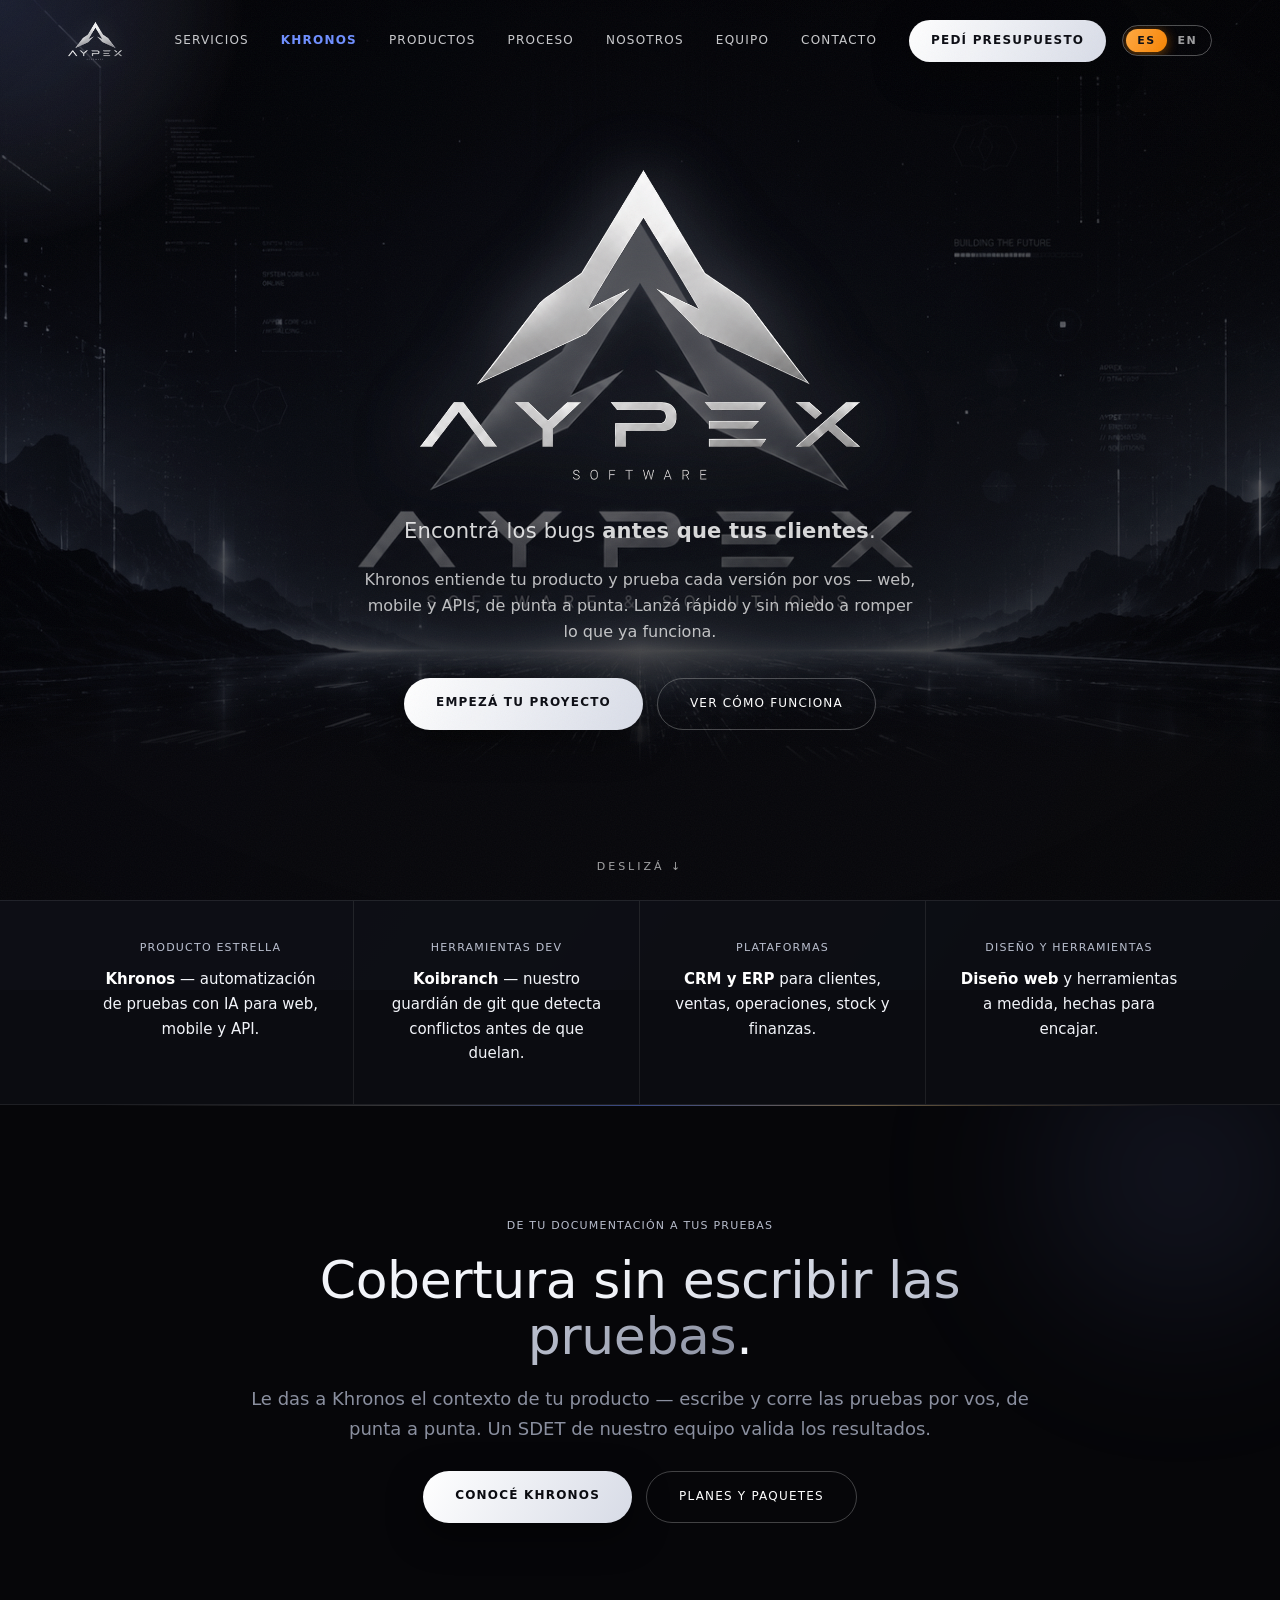
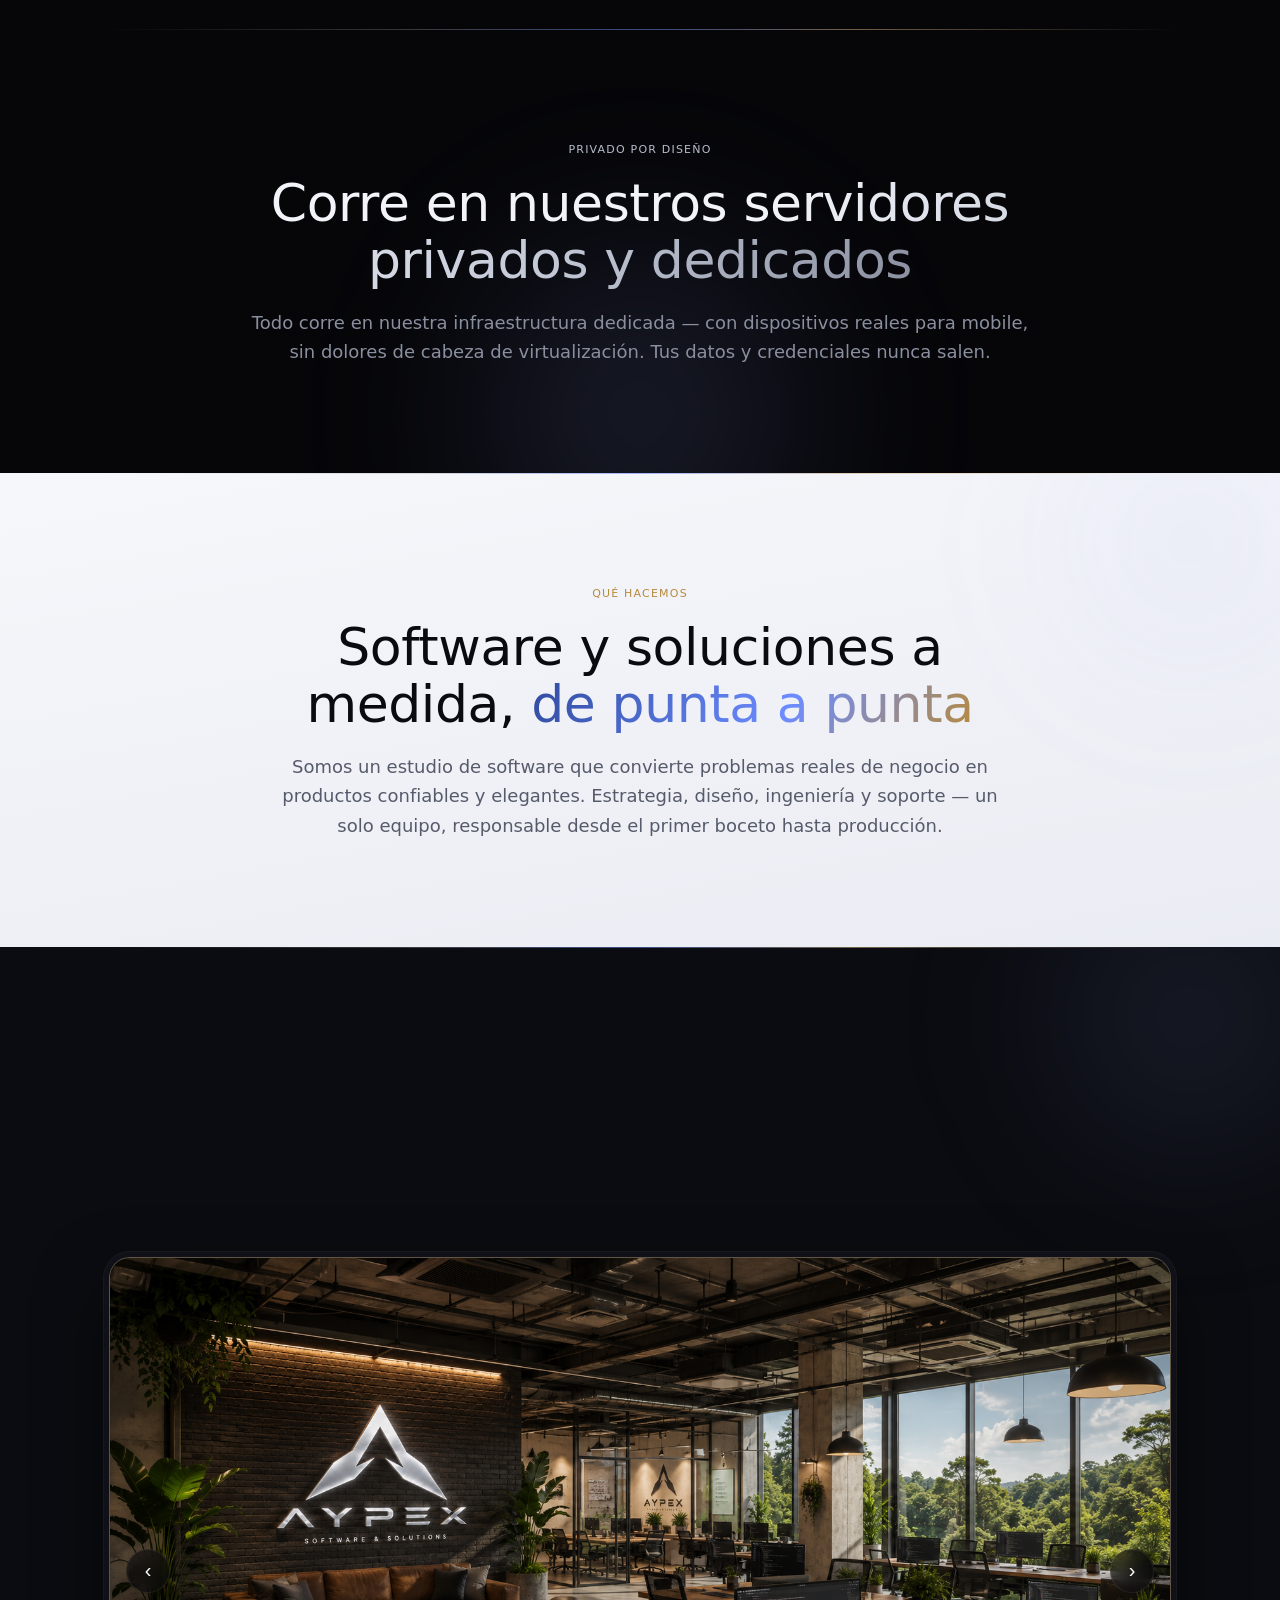
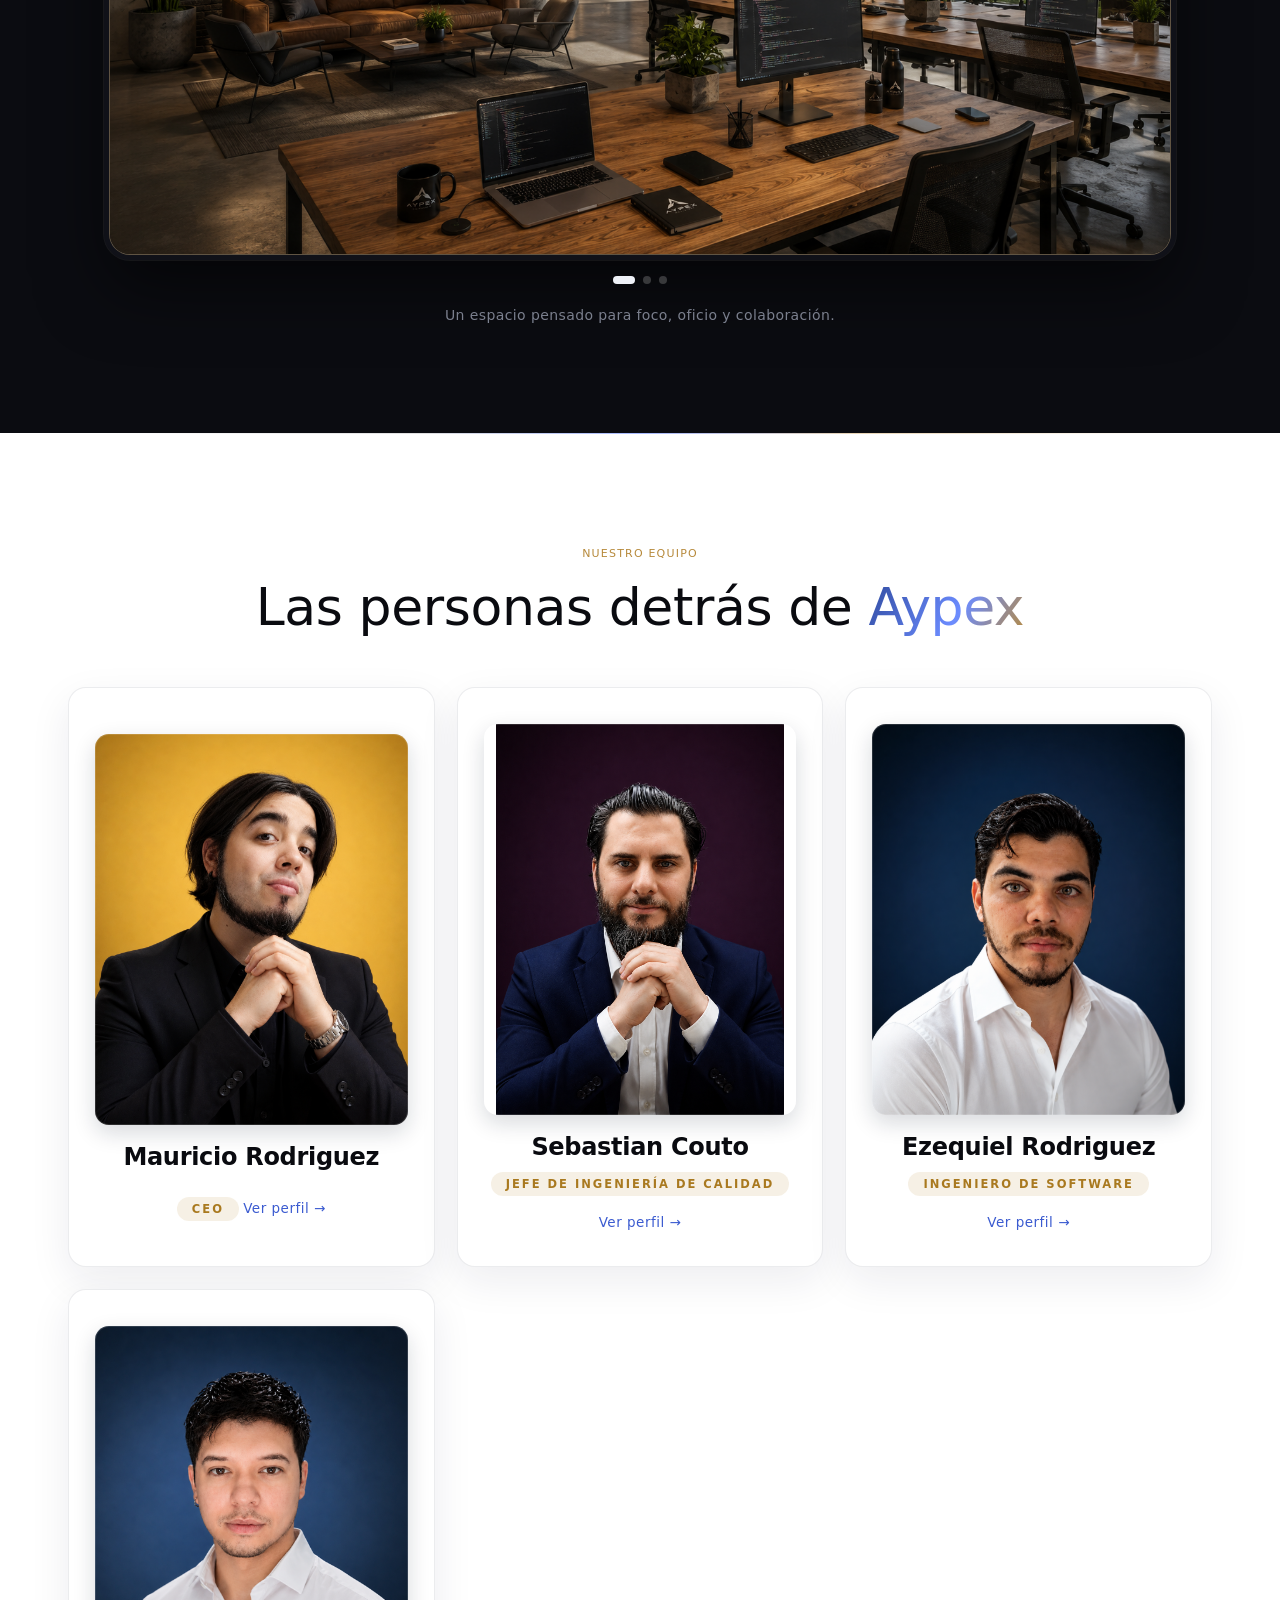
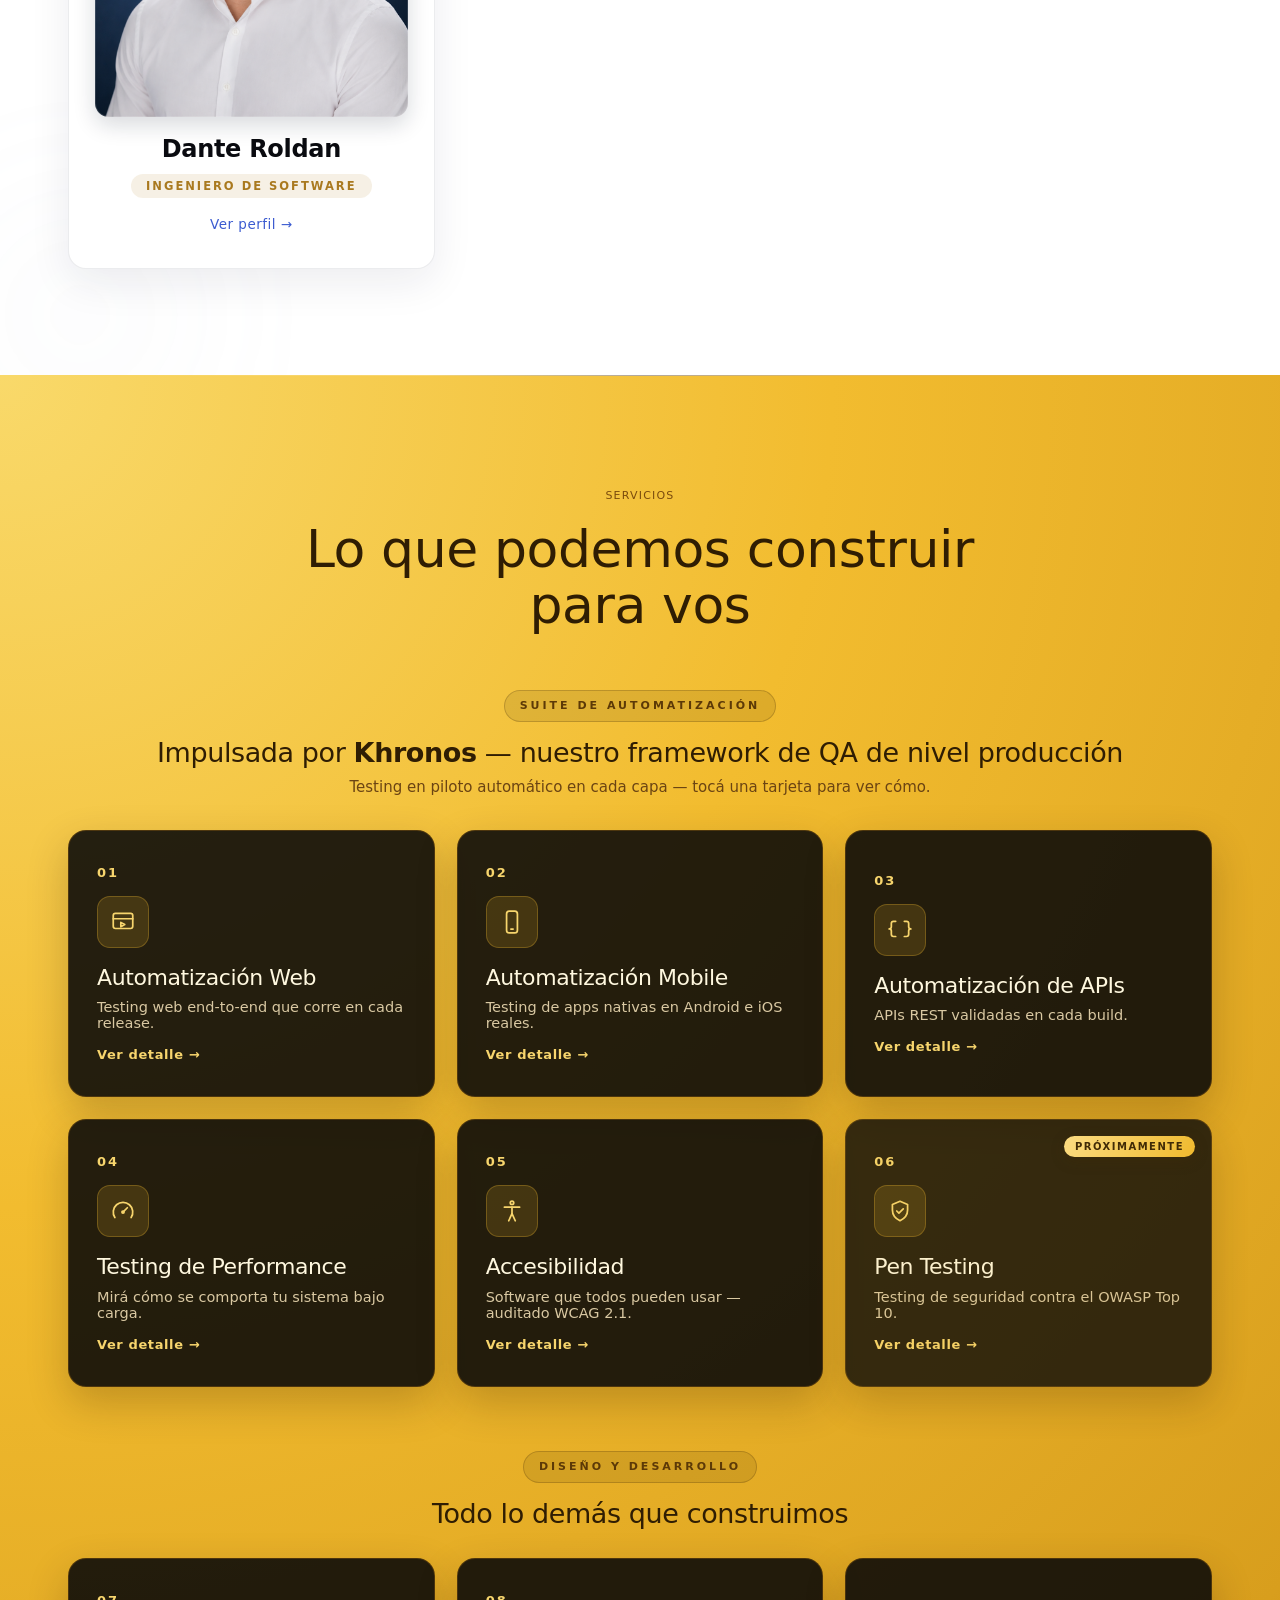
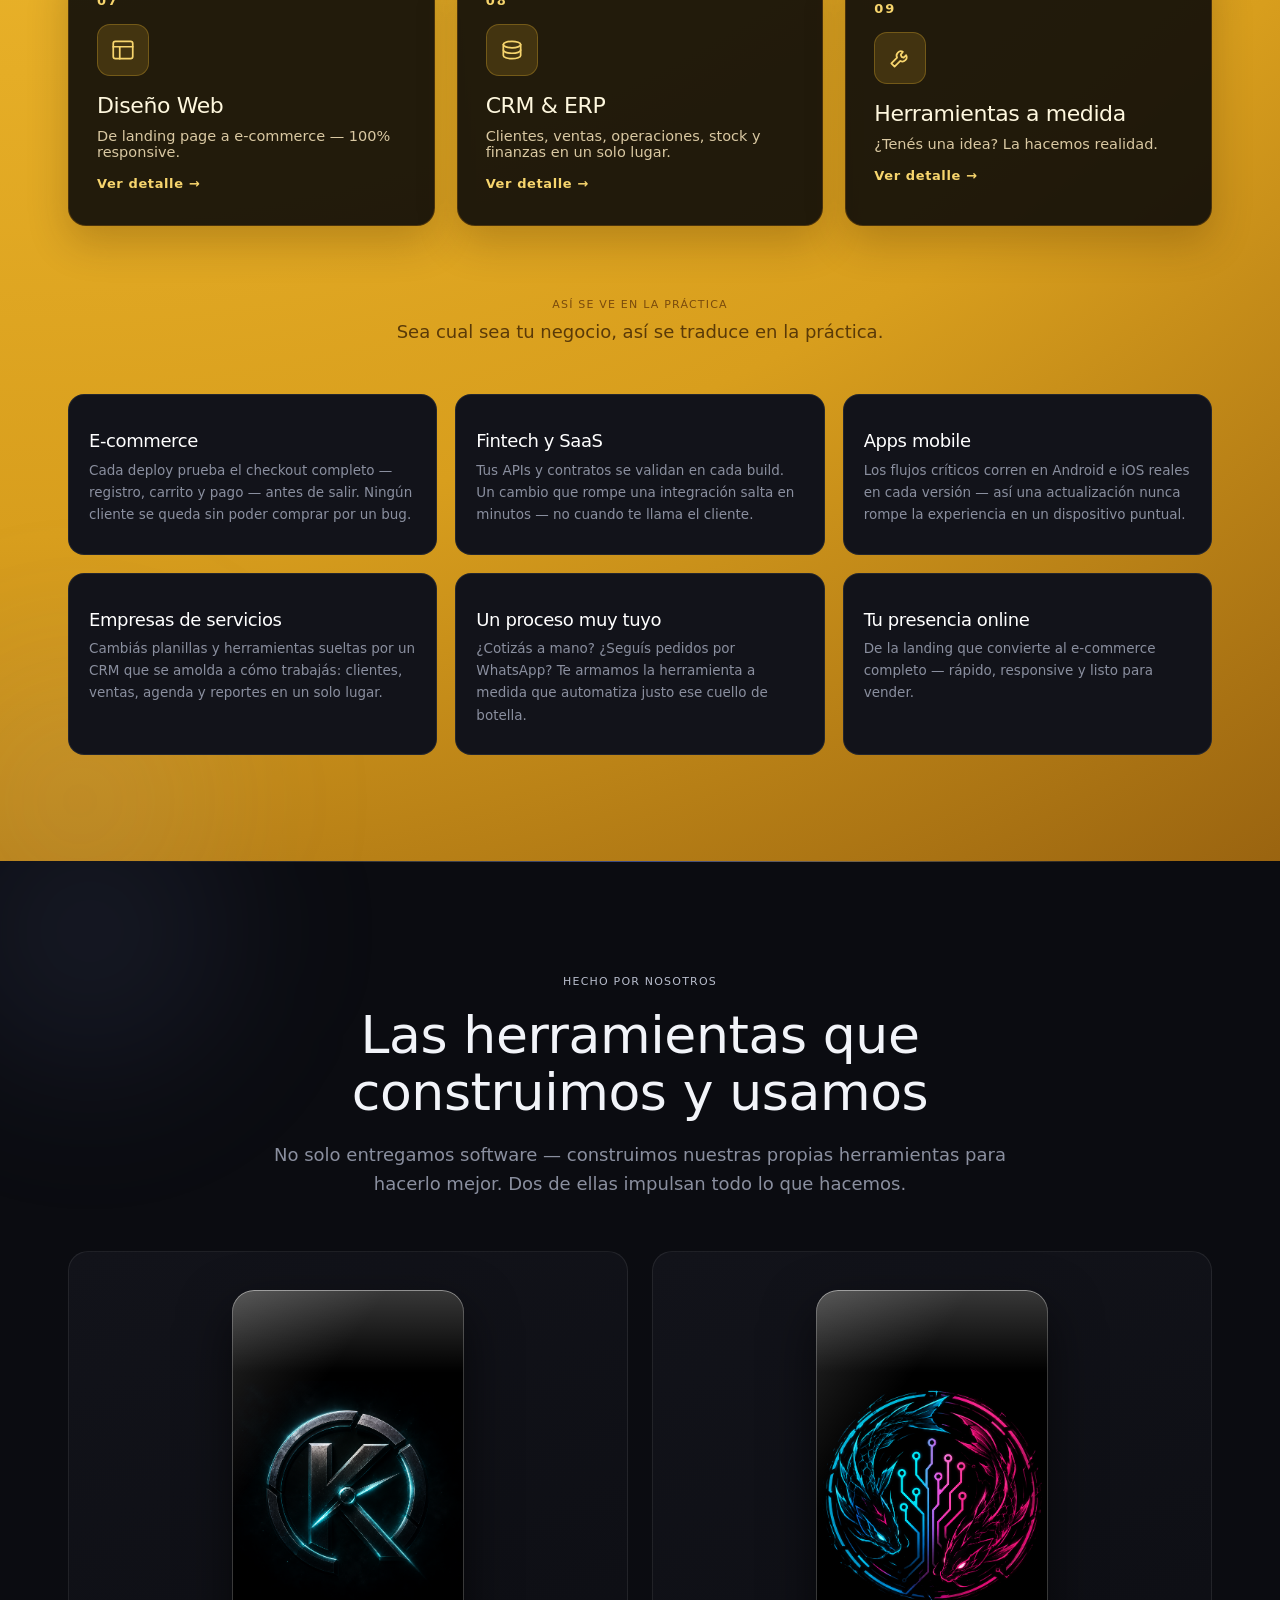
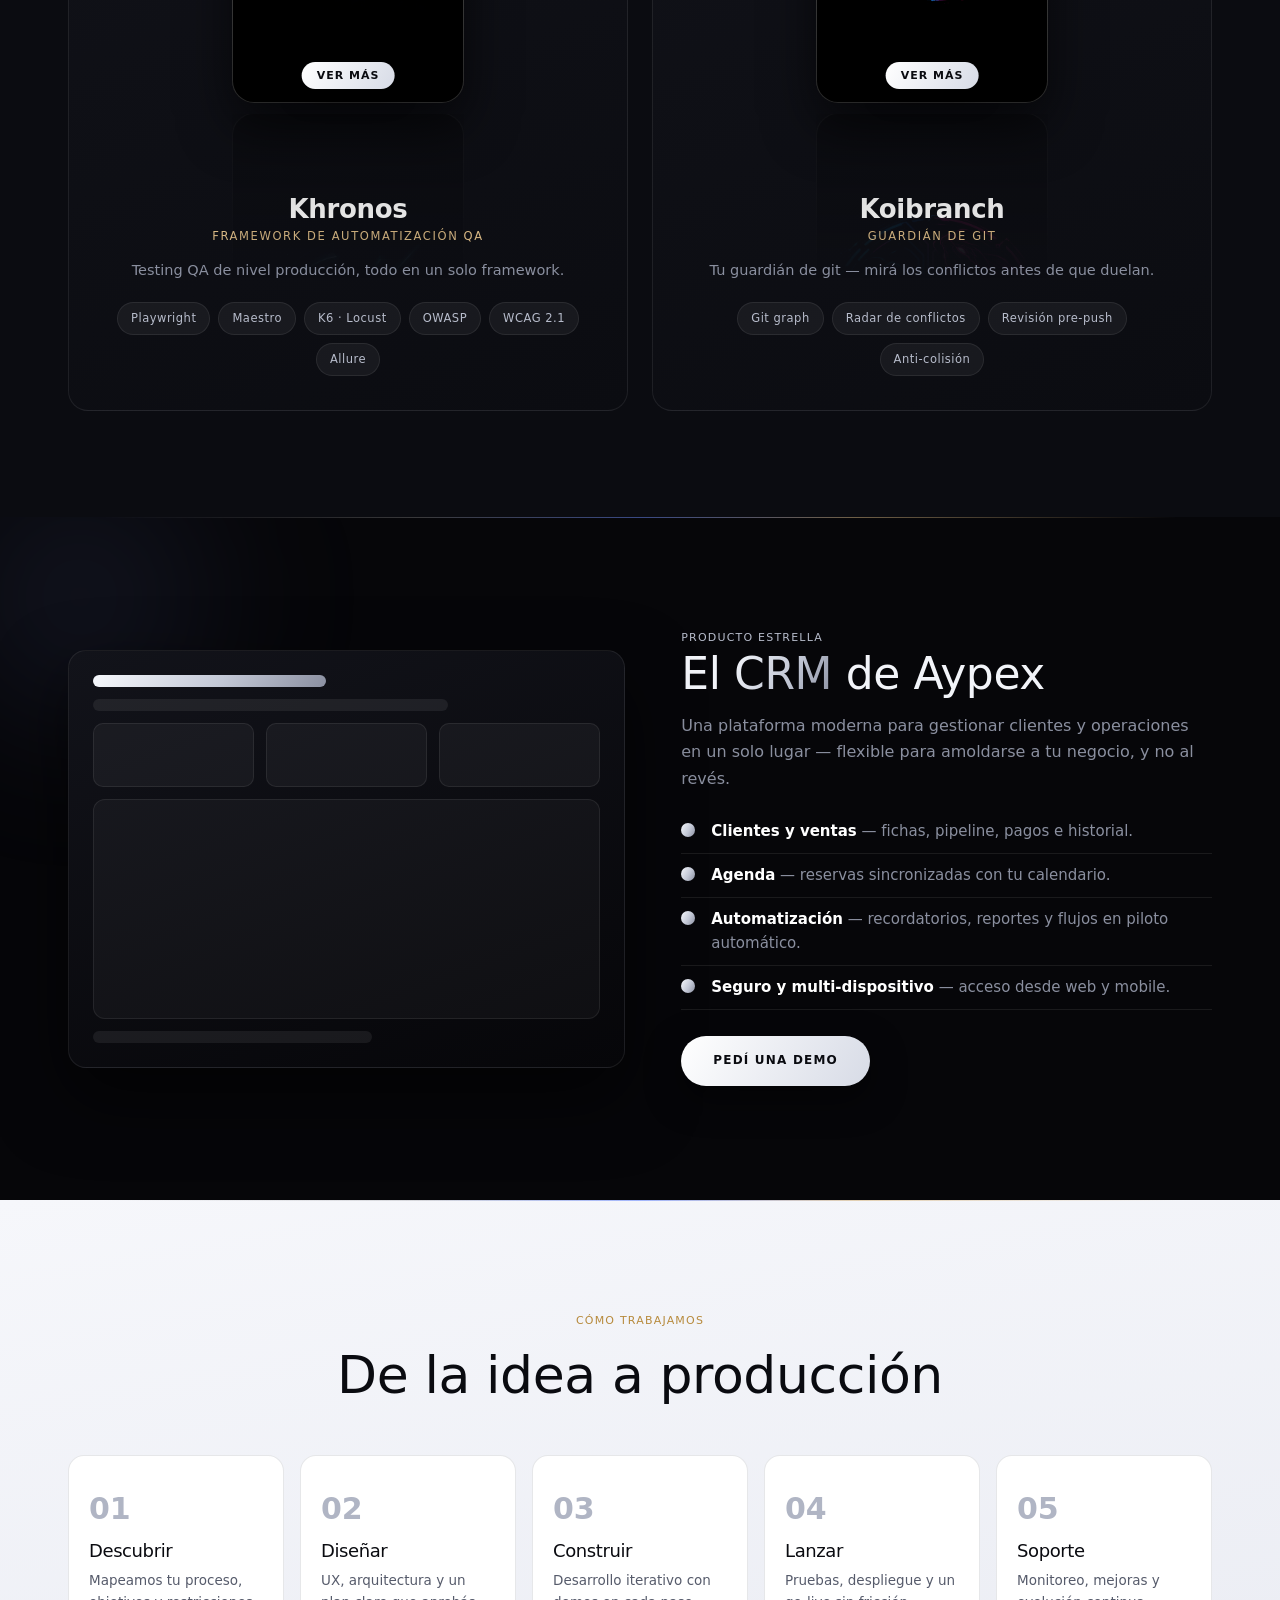
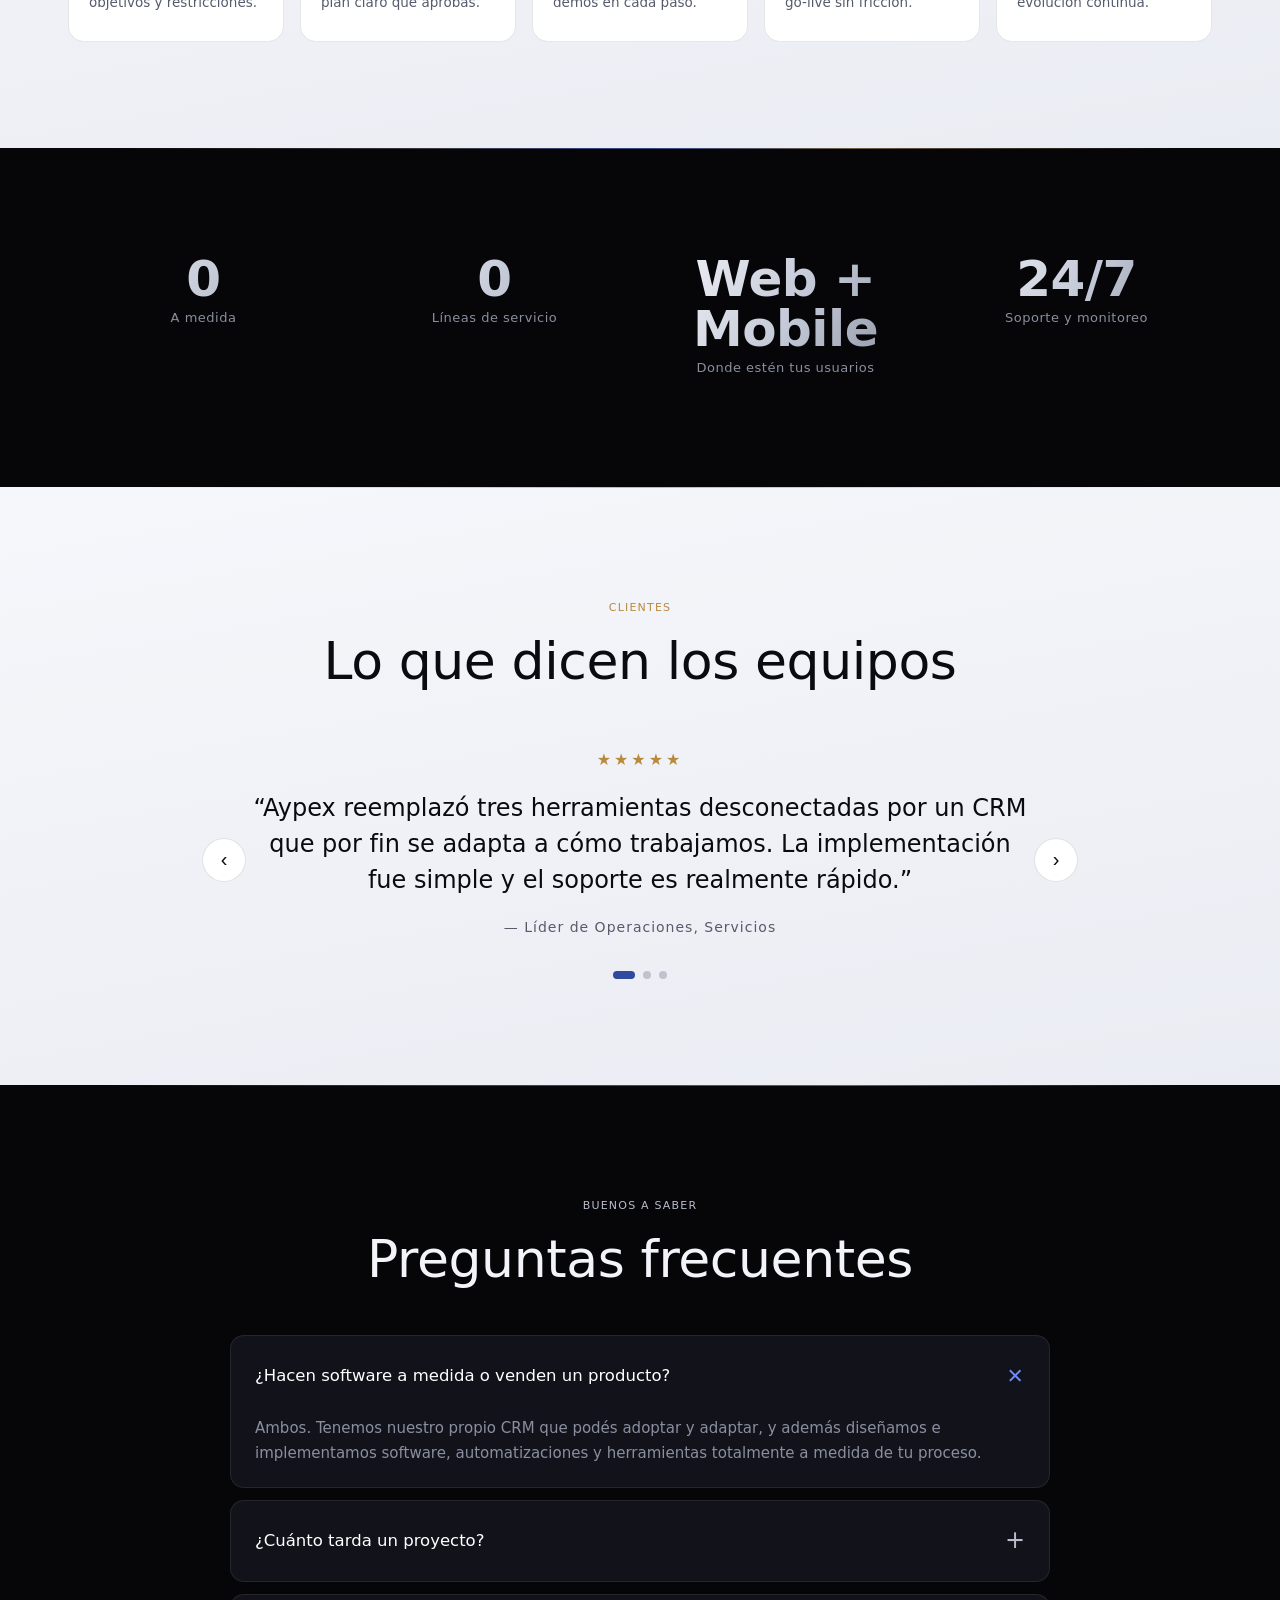
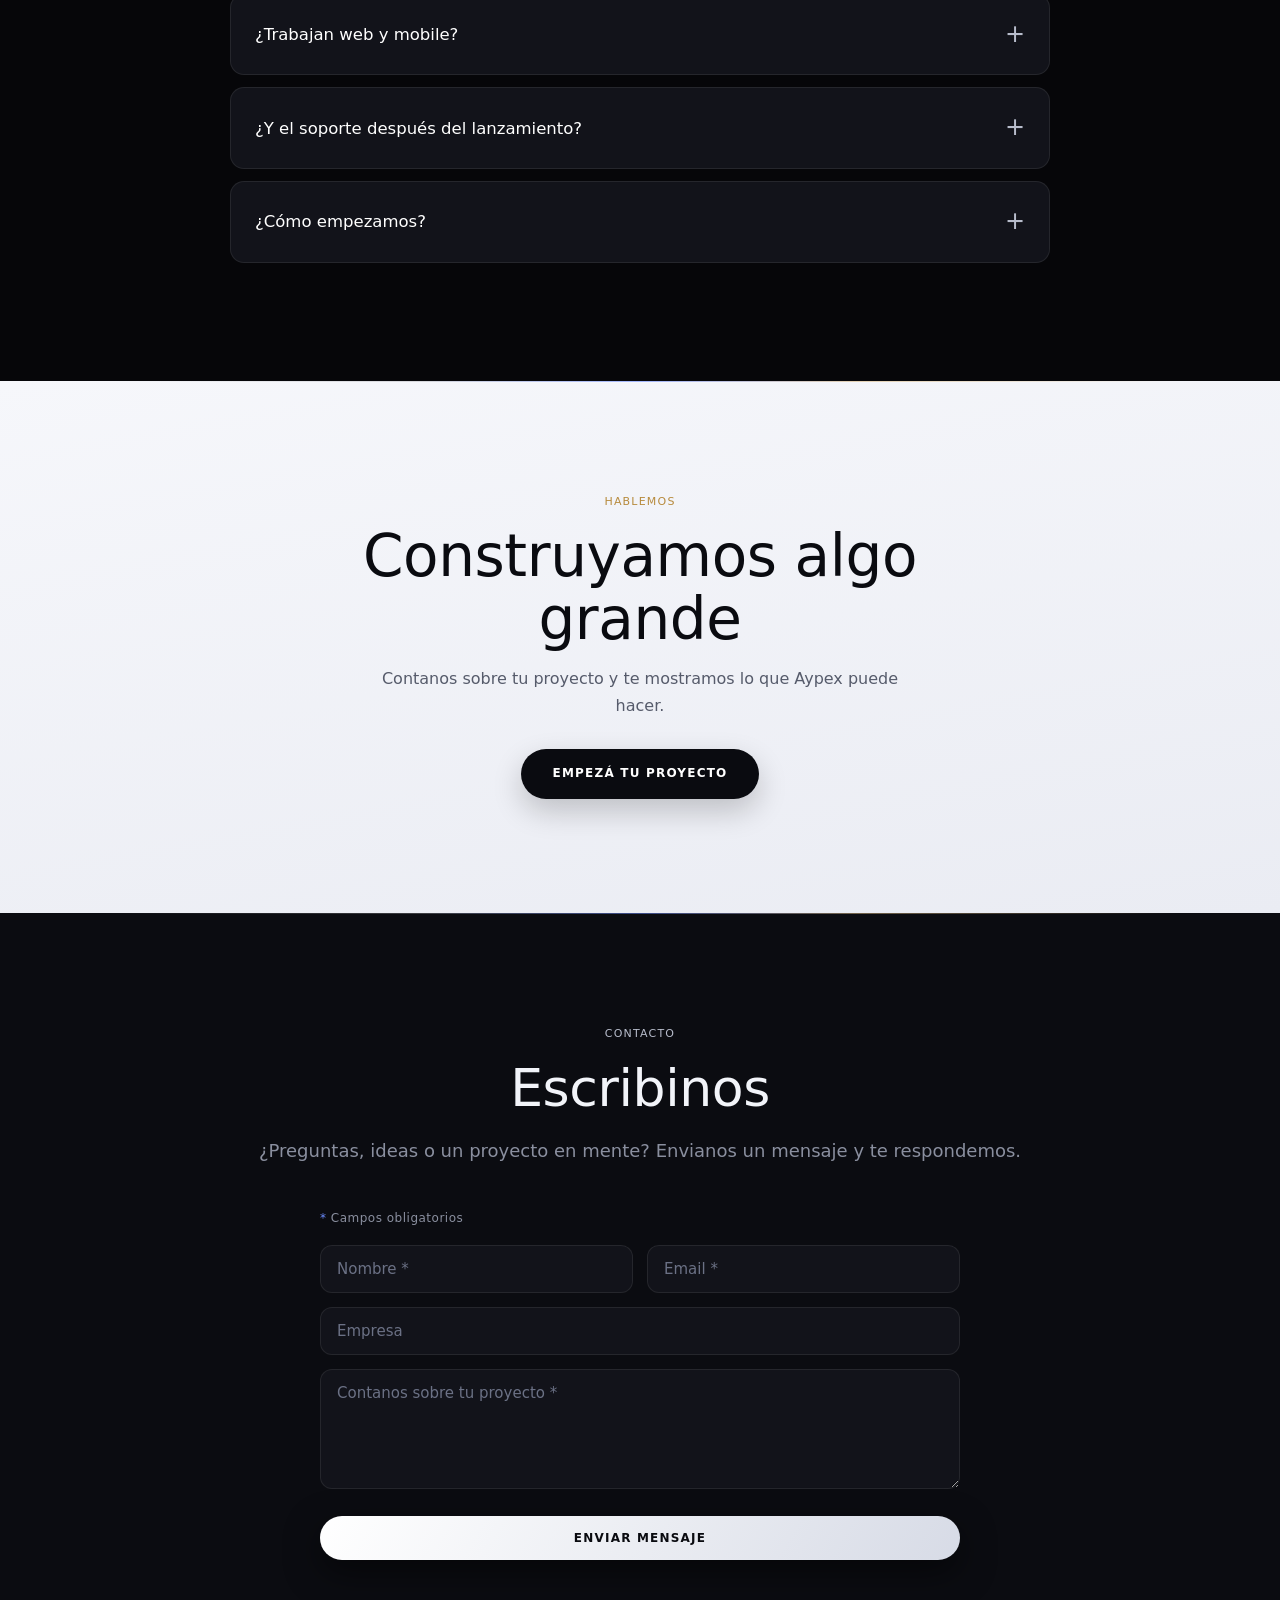
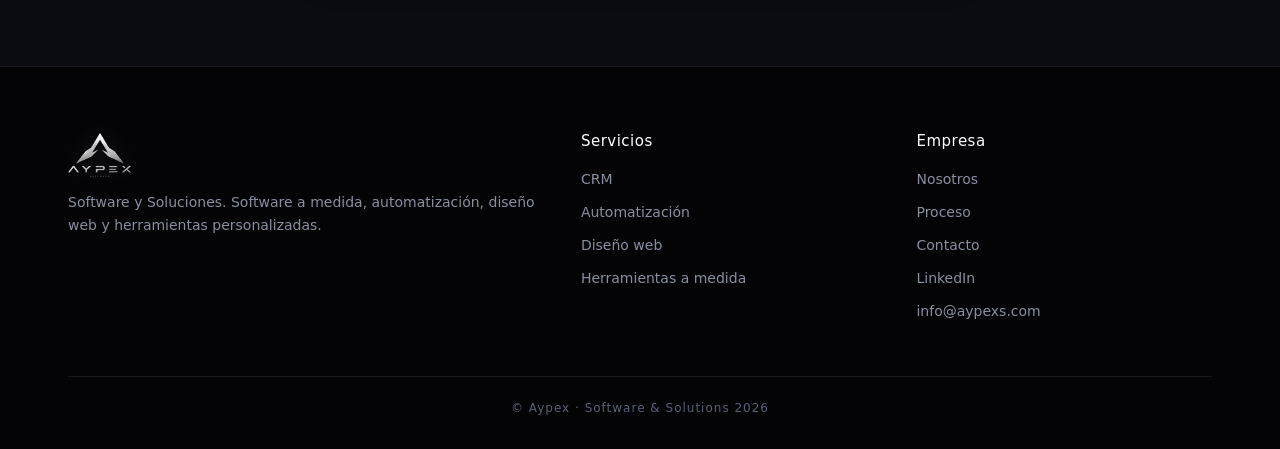
==== commit 21890411: "fix(khronos): merge coverage + test-types + %-automated + carousel into one section Removes the empt" ====
--- a/index.html
+++ b/index.html
@@ -12,7 +12,7 @@
 <link rel="preconnect" href="https://fonts.gstatic.com" crossorigin>
 <link href="https://fonts.googleapis.com/css2?family=Space+Grotesk:wght@400;500;600;700&family=Inter:wght@300;400;500;600&display=swap" rel="stylesheet">
 <link rel="icon" type="image/png" href="assets/logo-final.png">
-<link rel="stylesheet" href="css/styles.css?v=25">
+<link rel="stylesheet" href="css/styles.css?v=26">
 </head>
 <body>
 
